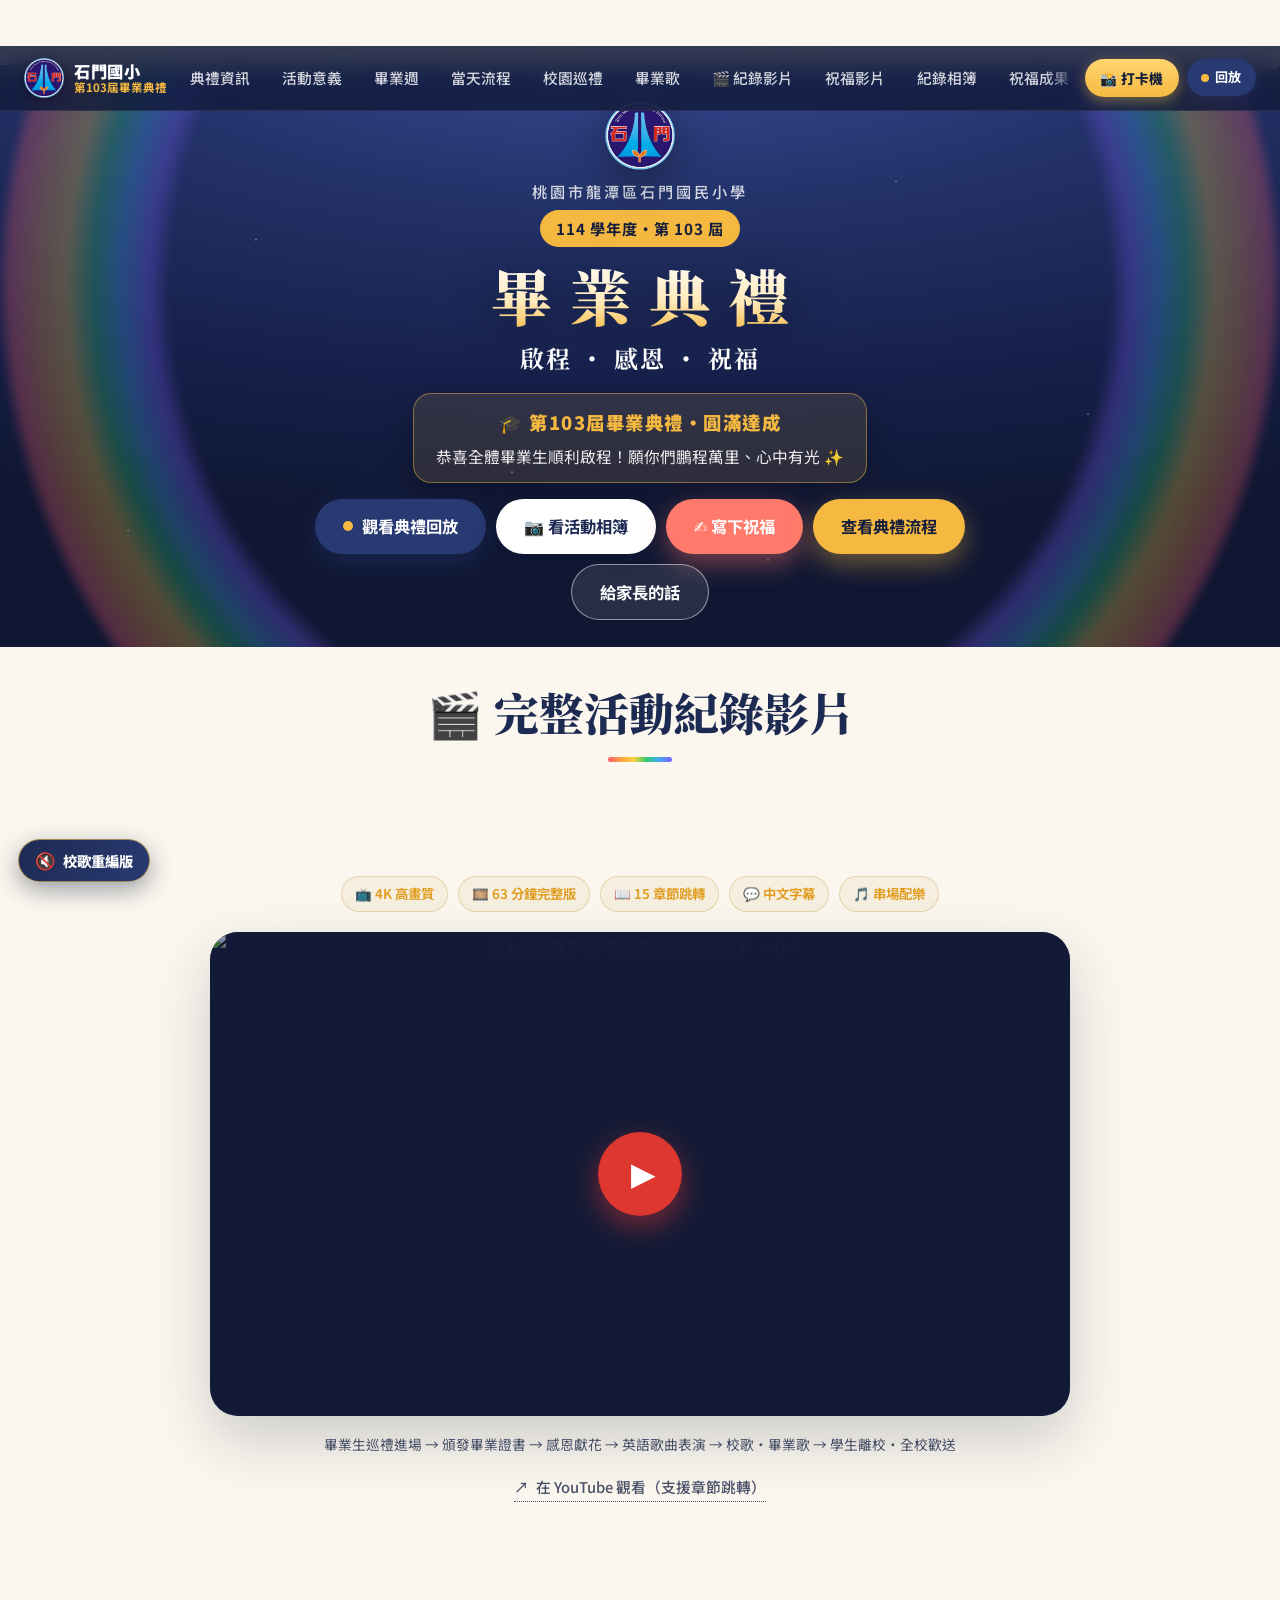
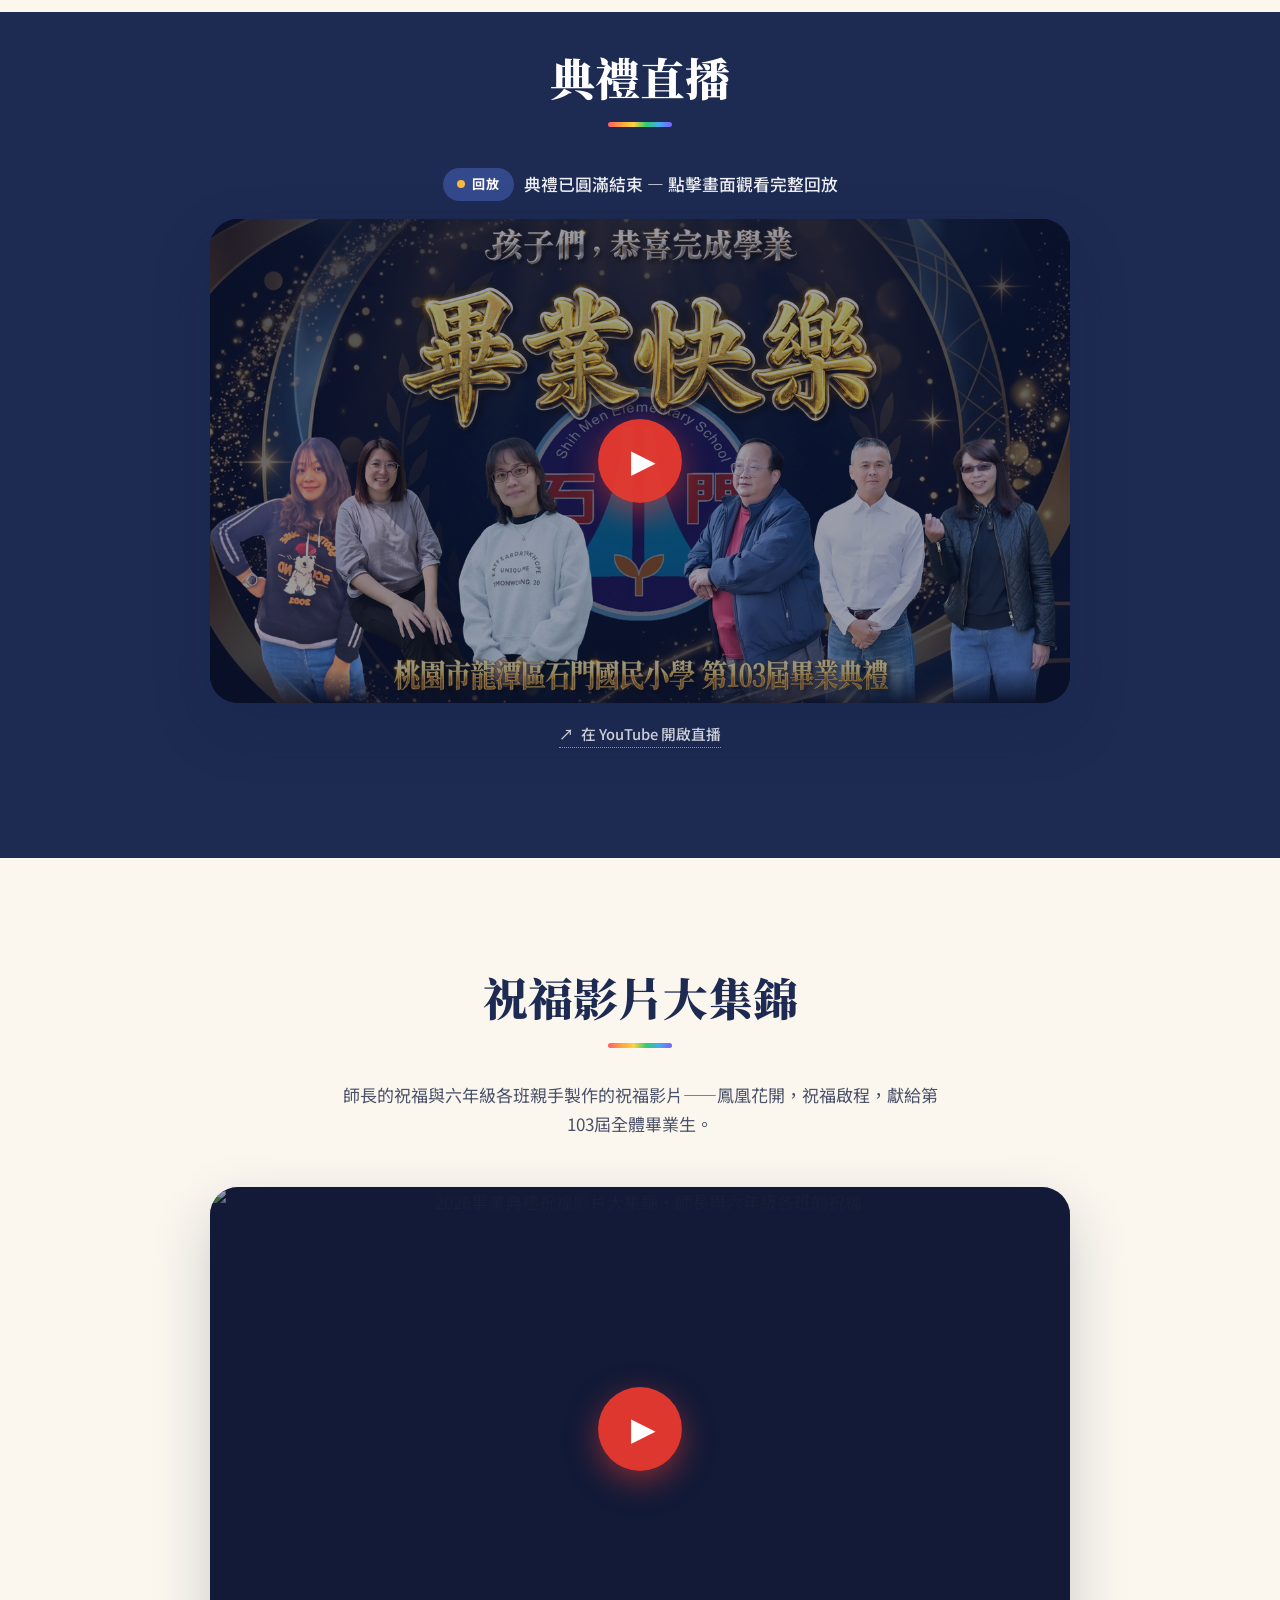
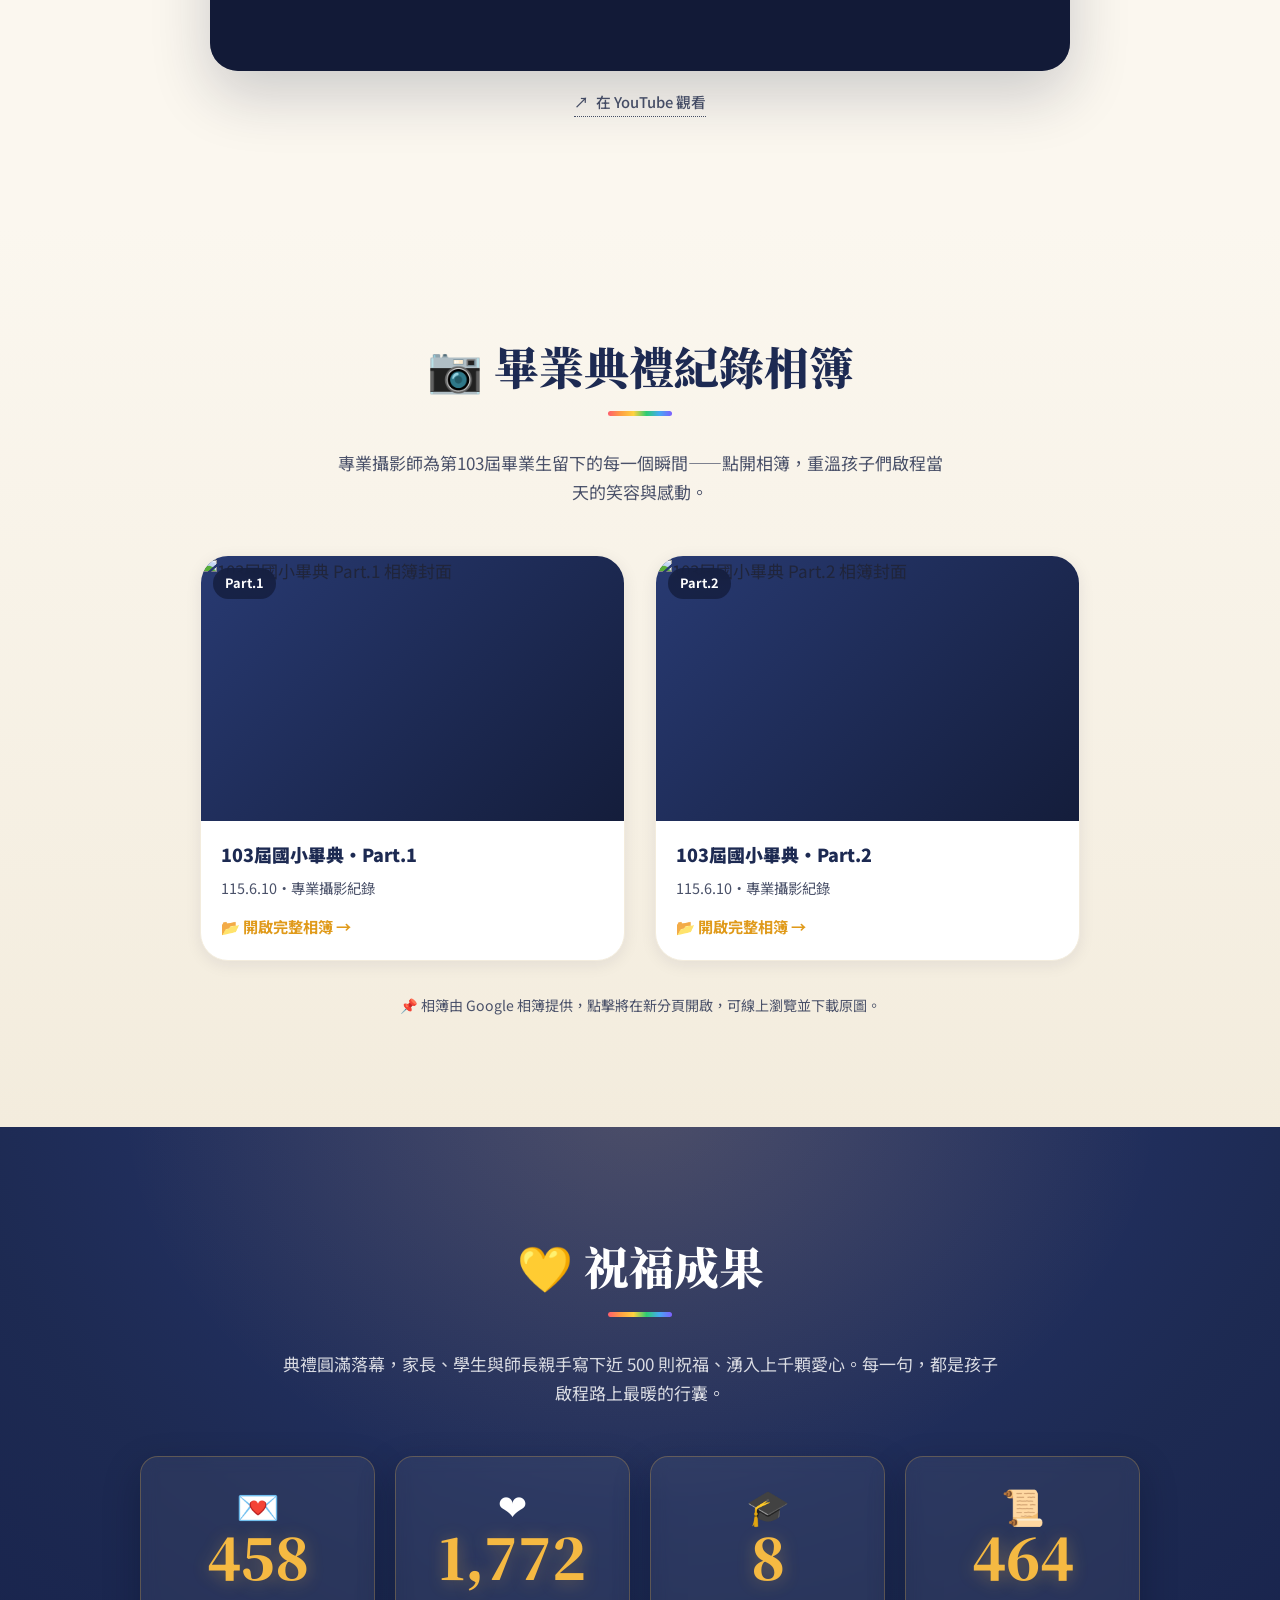
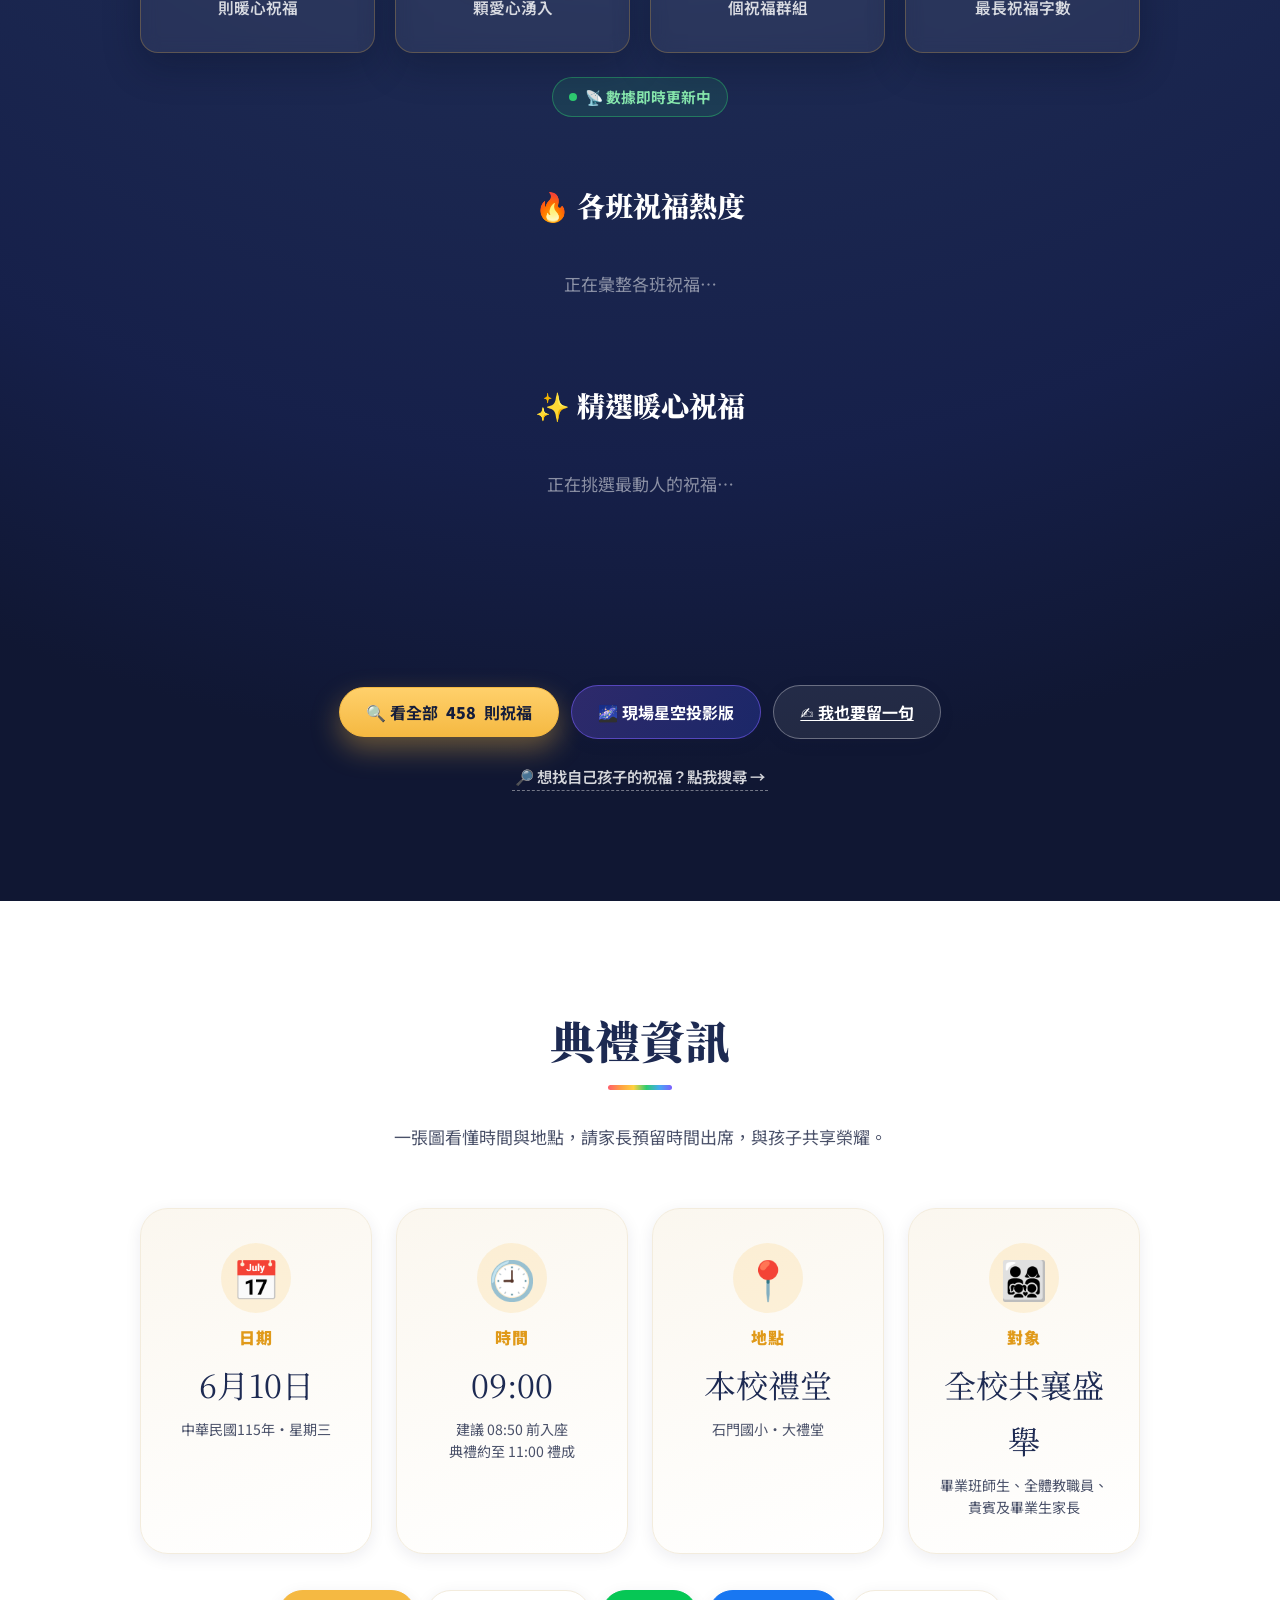
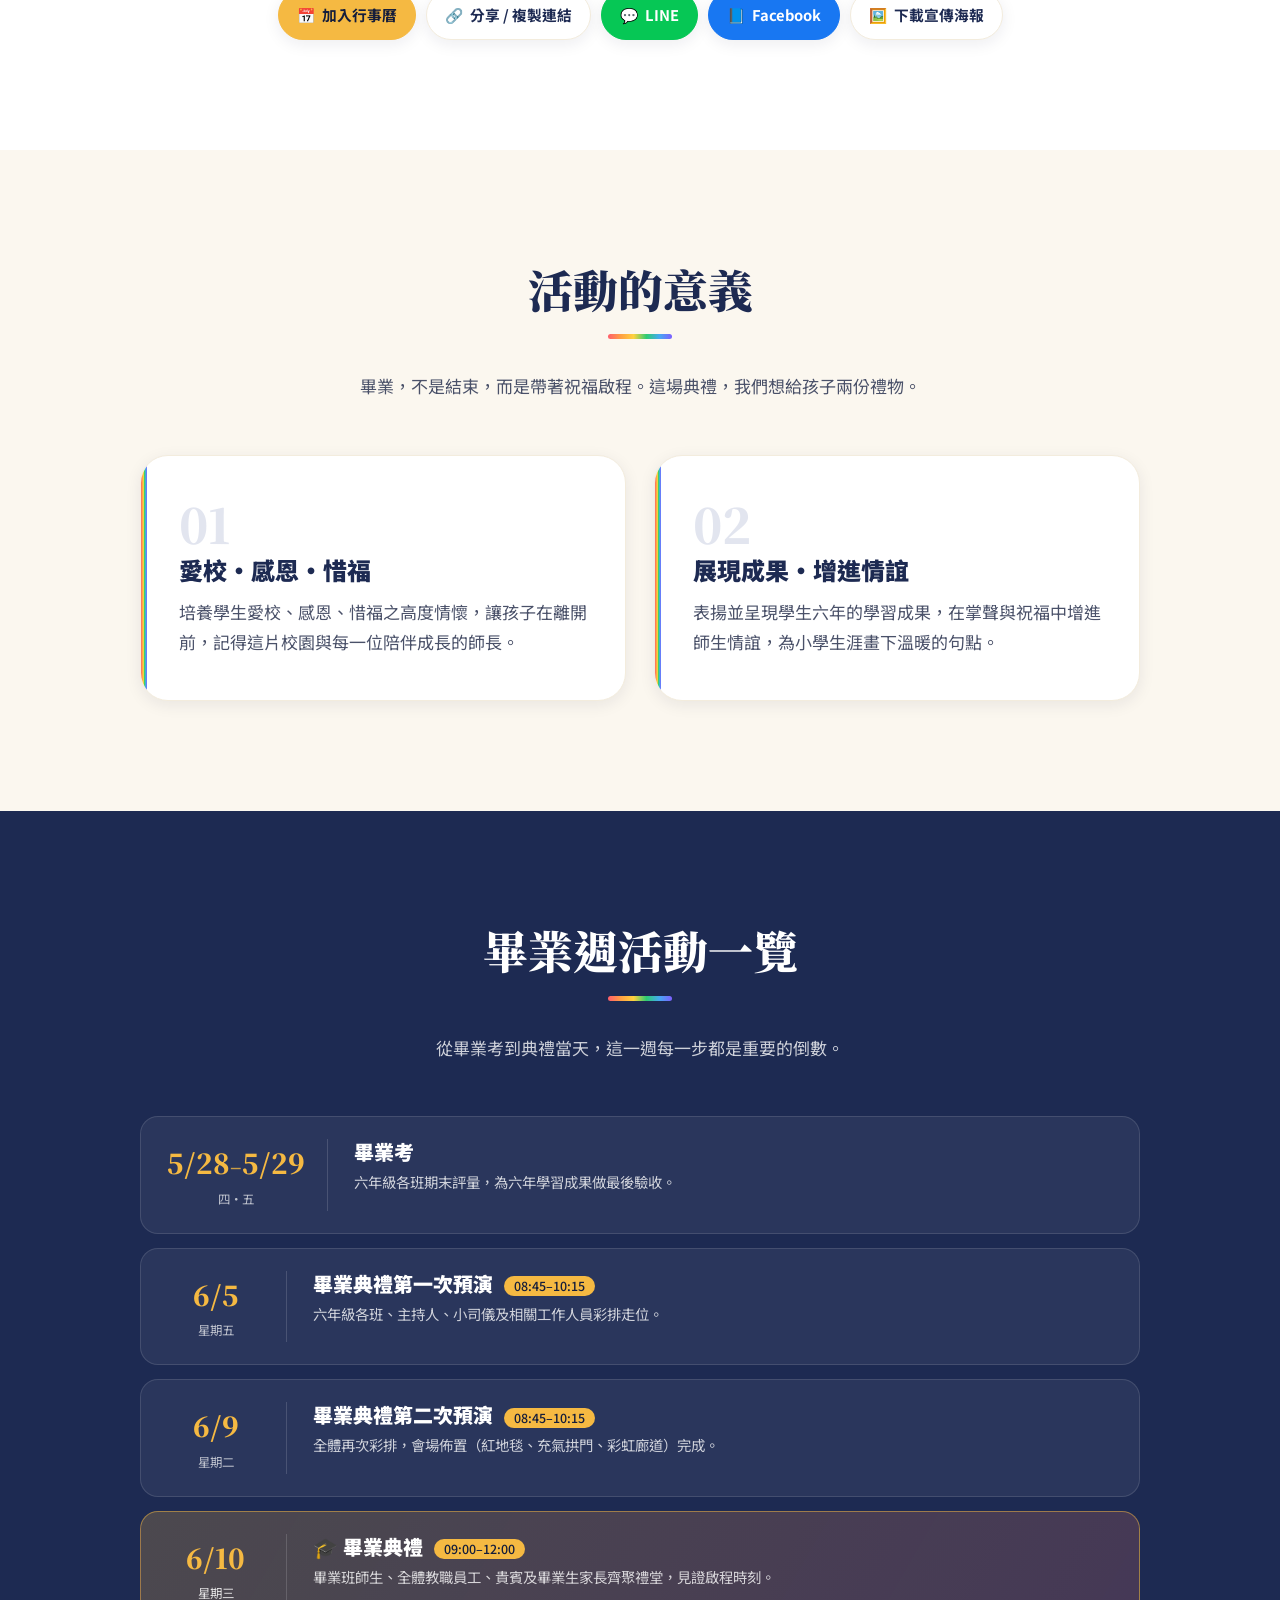
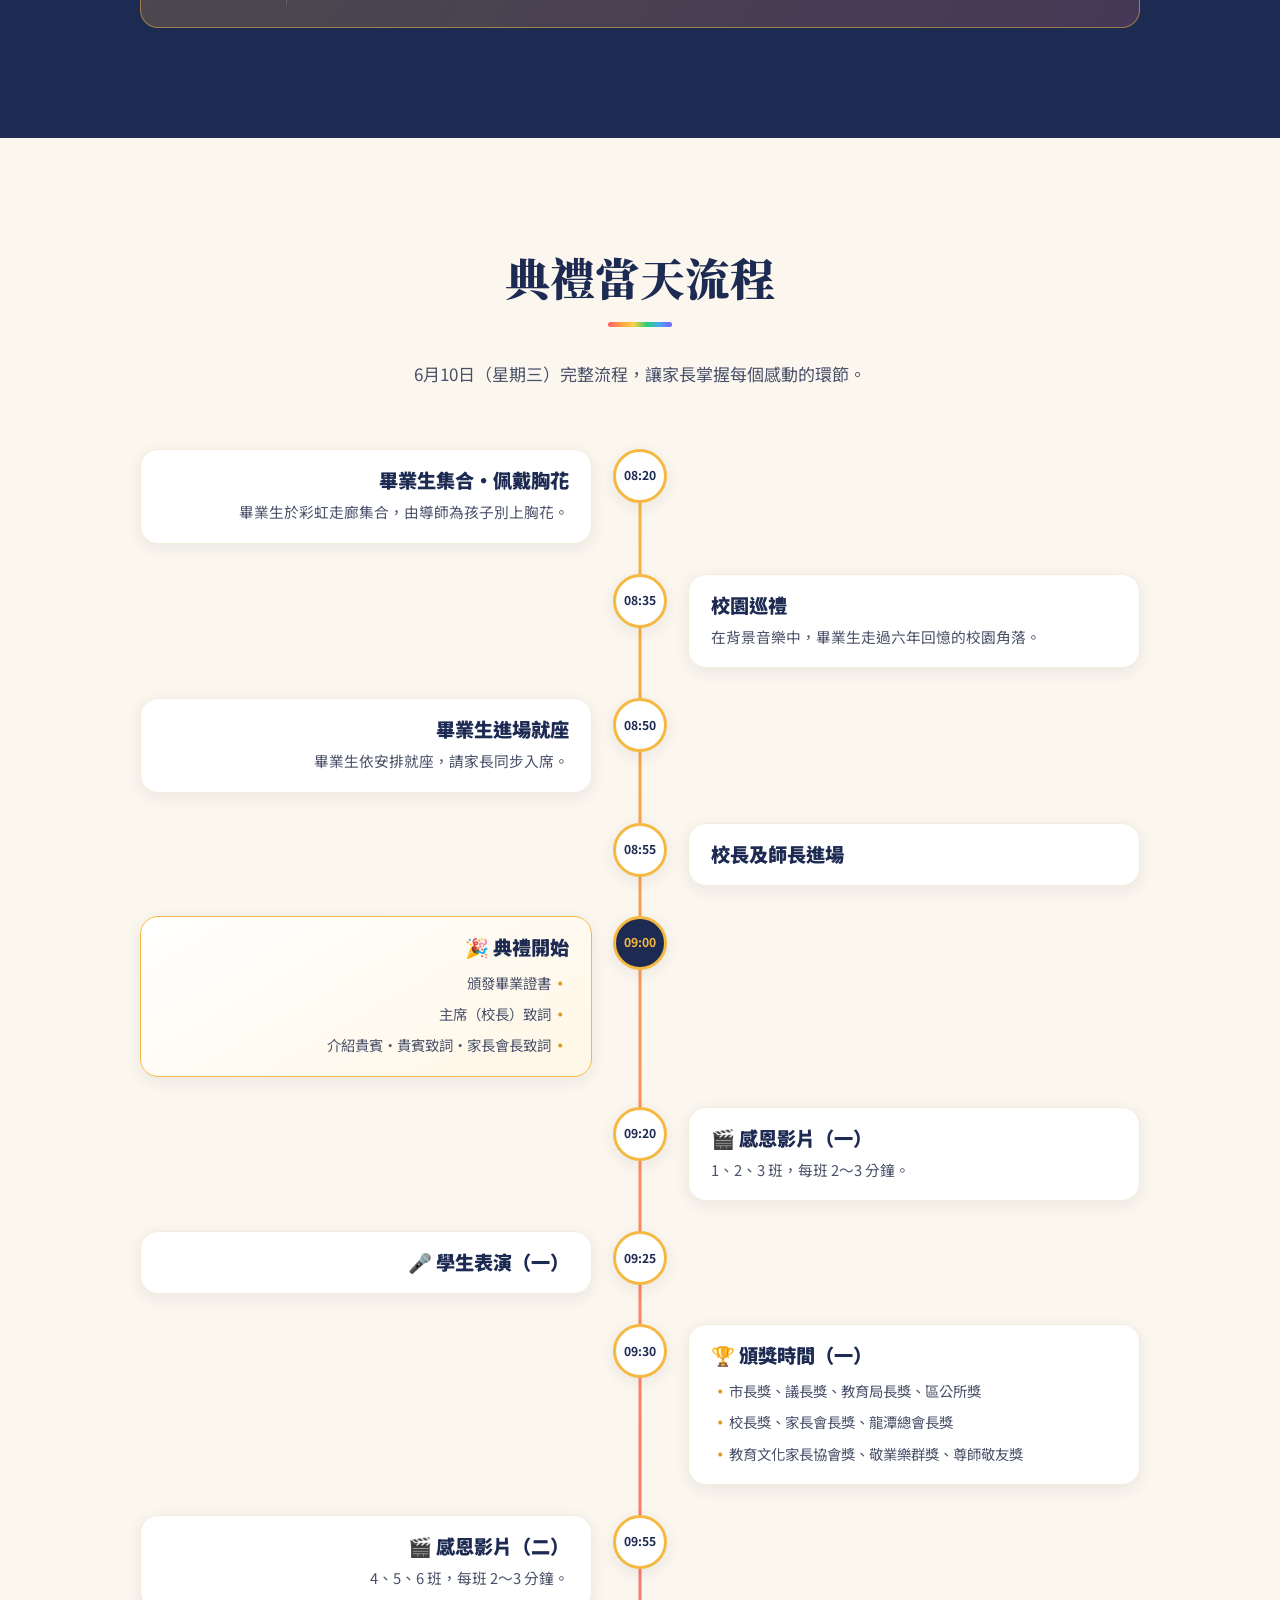
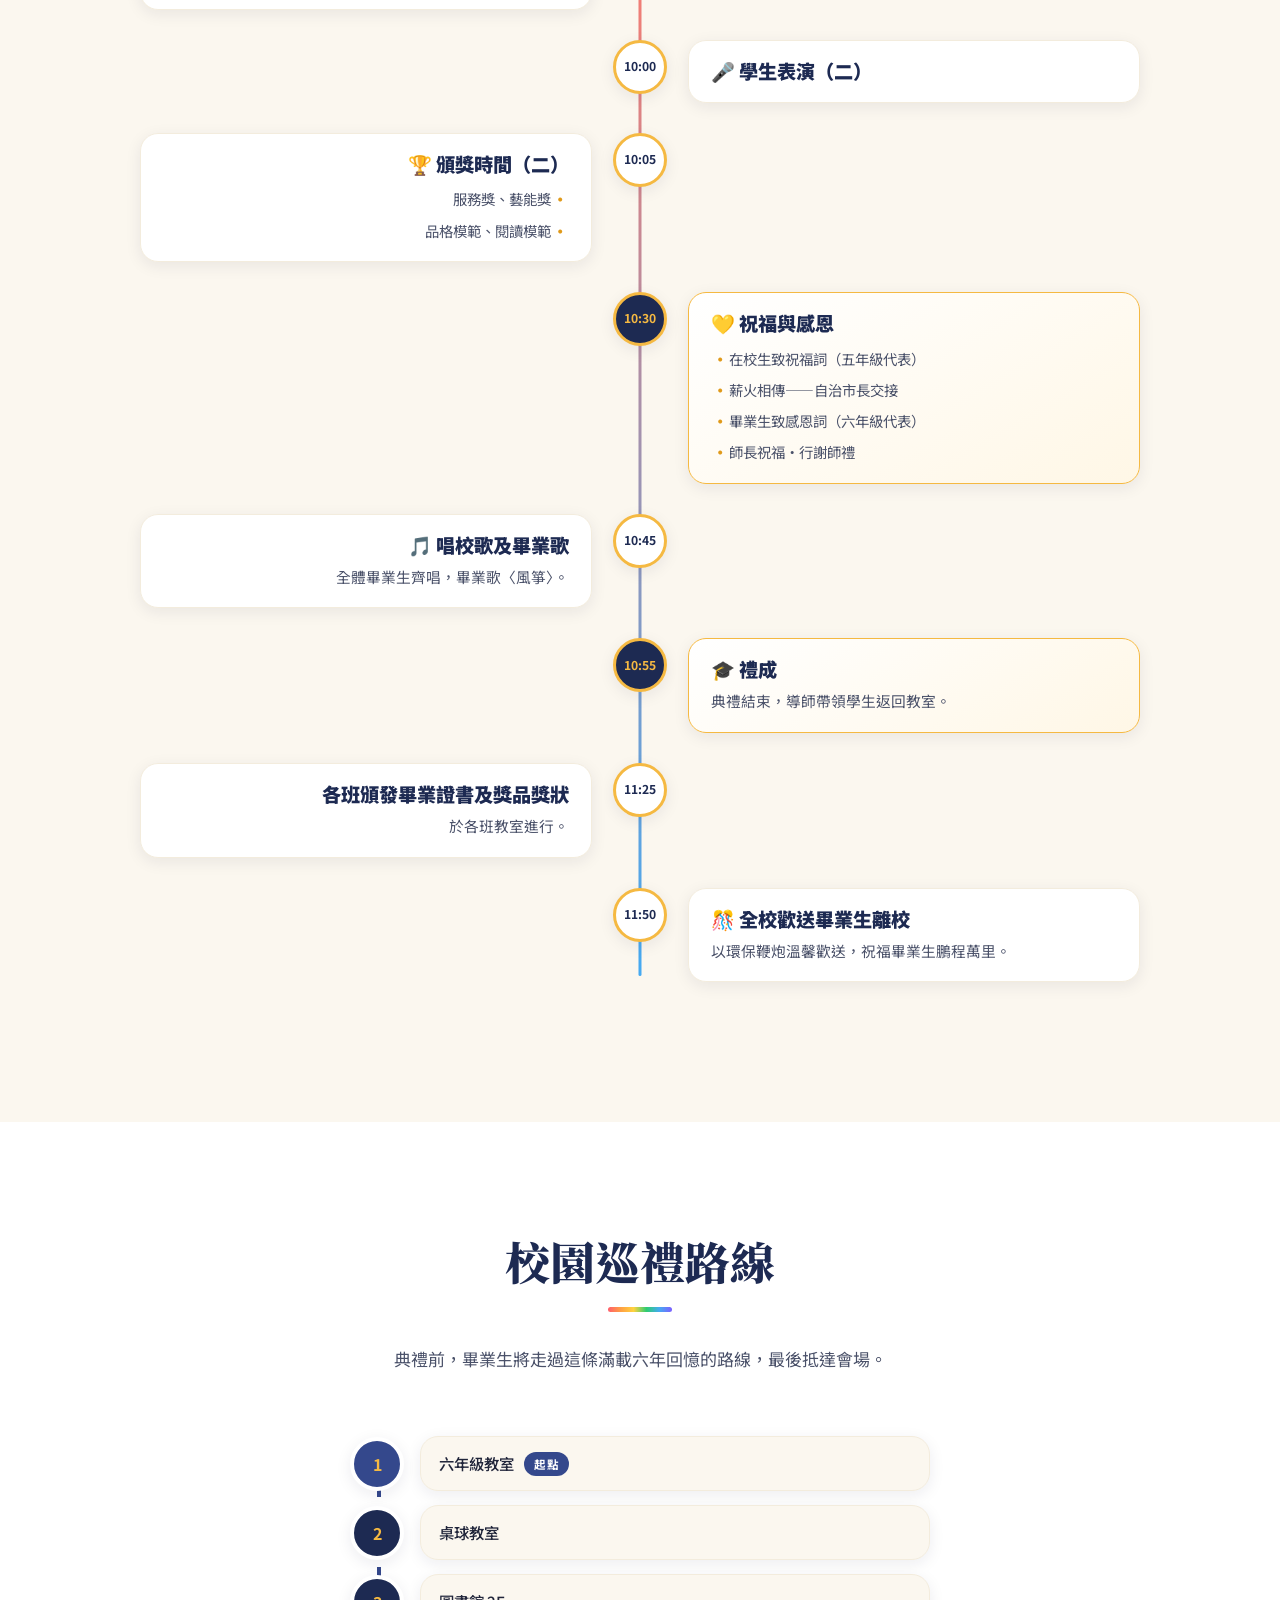
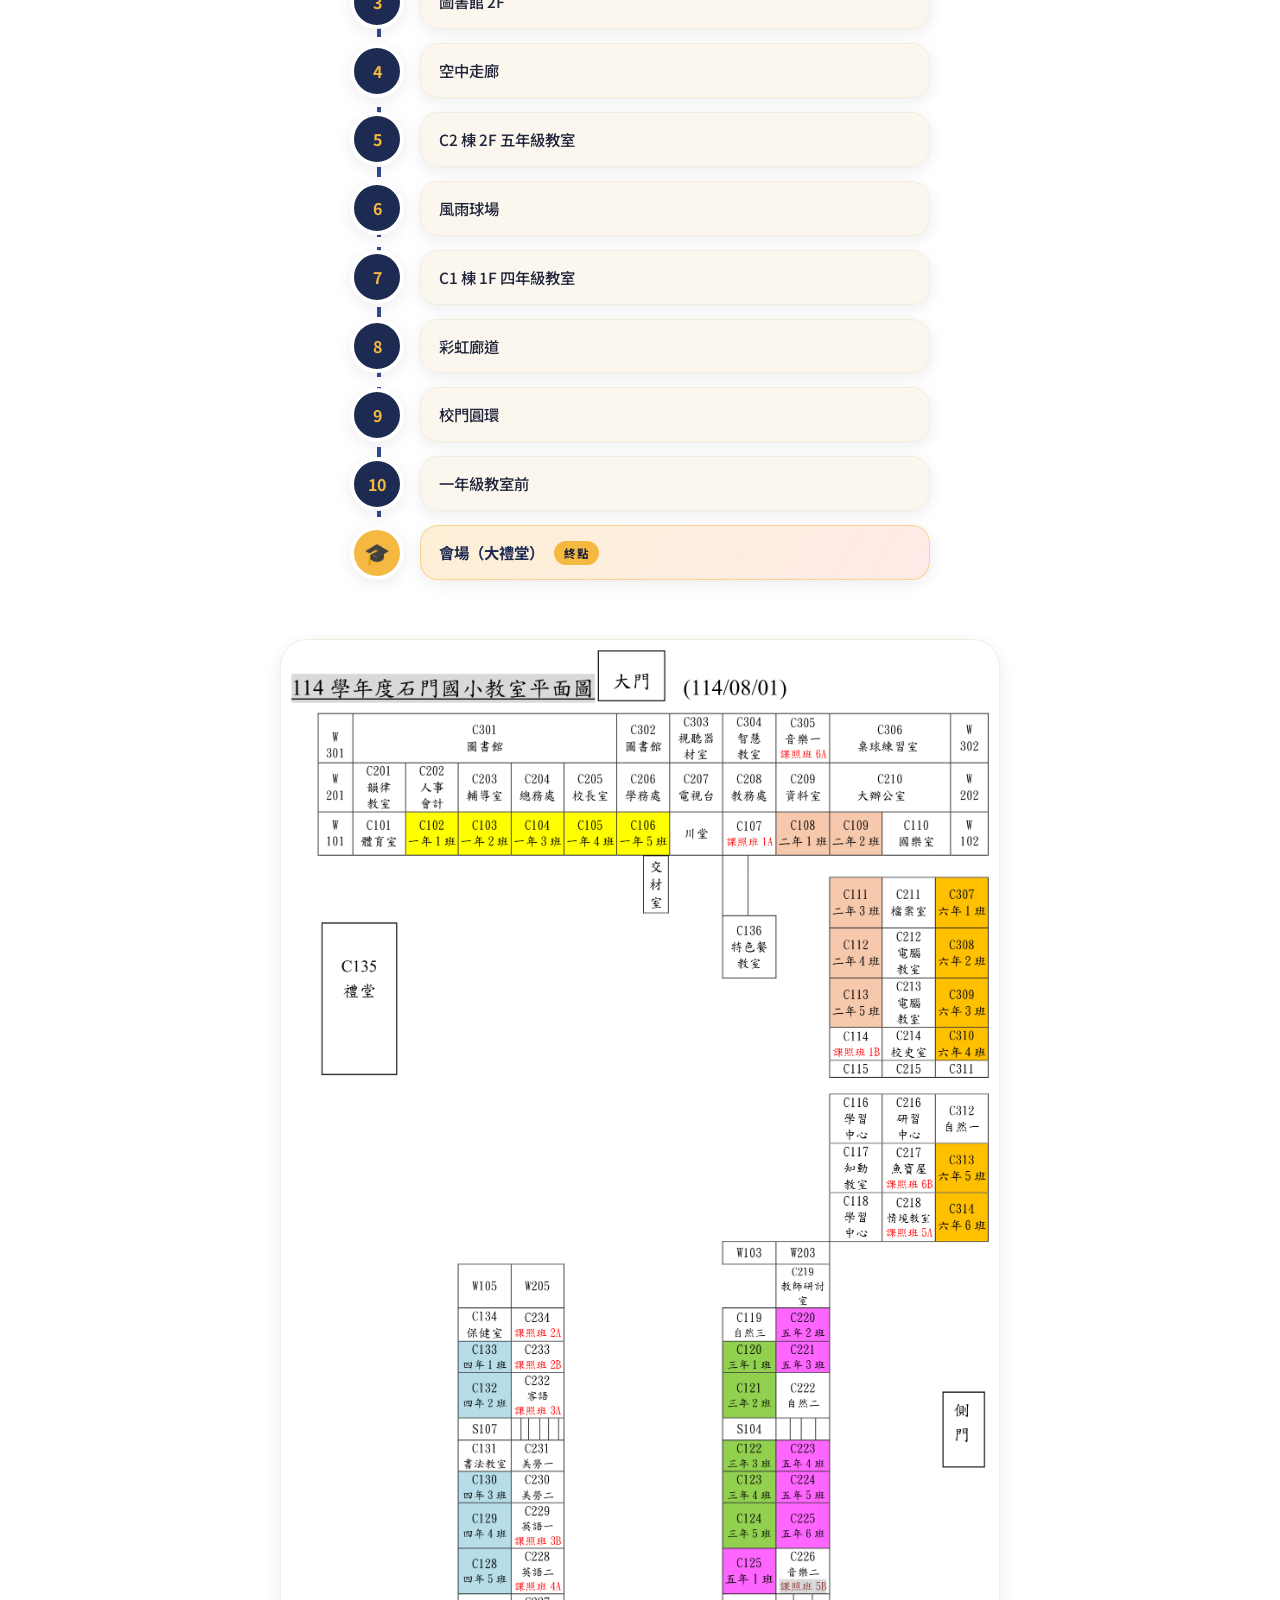
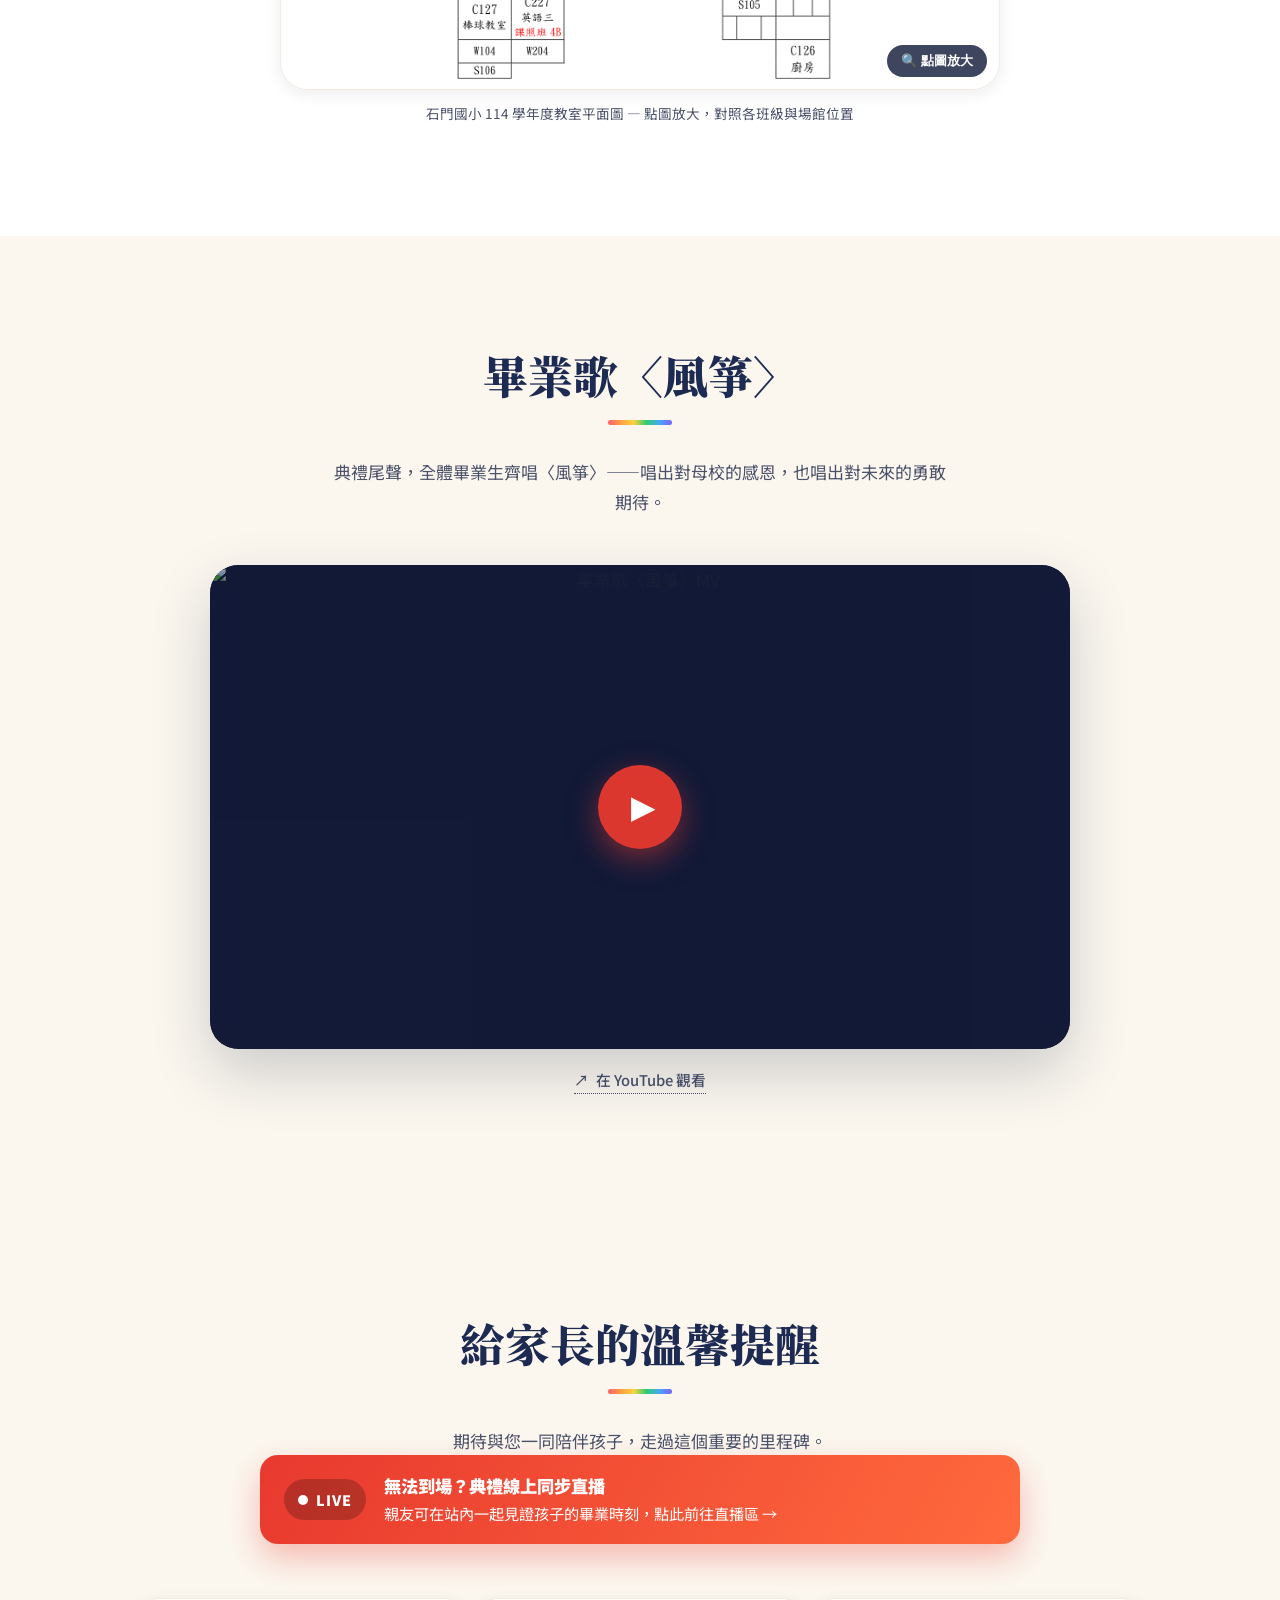
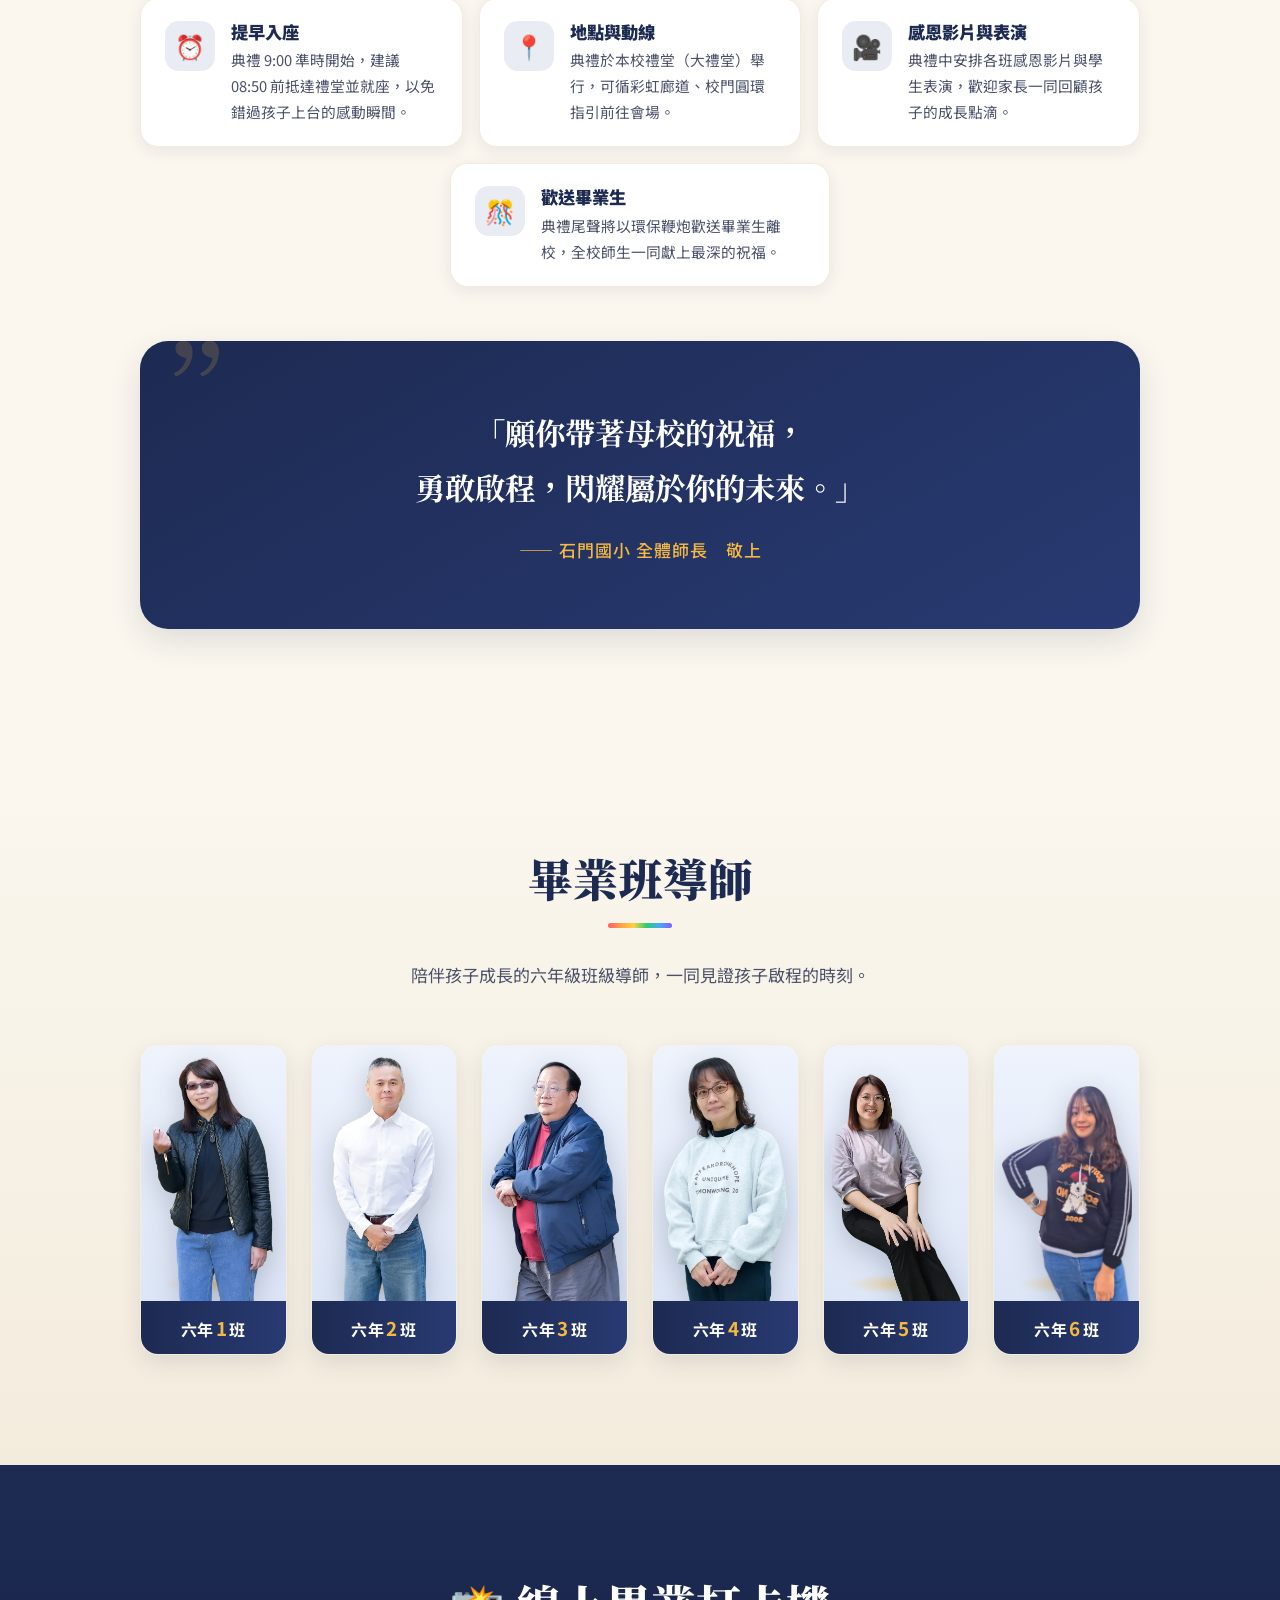
==== index.html @ d7a05dc3 "🖼️ 紀錄相簿封面隨機輪換：每次載入隨機一張，可看度更高（v1.22.1) - 兩本 Google 相簿各等距取樣 24 張照片直連 URL 做隨機池（共 48 張） - 頁面載入時隨機挑一張當封面（" ====
<!DOCTYPE html>
<html lang="zh-Hant">
<head>
  <meta charset="UTF-8" />
  <meta name="viewport" content="width=device-width, initial-scale=1.0, viewport-fit=cover" />
  <title>石門國小 第103屆畢業典禮｜啟程・感恩・祝福</title>
  <meta name="description" content="桃園市龍潭區石門國民小學 114學年度第103屆畢業典禮已圓滿落幕。感謝全校師生與家長的祝福與陪伴 — 觀看典禮回放、畢業祝福牆與打卡照，一起回味孩子們啟程的時刻。" />
  <meta name="author" content="阿凱老師" />
  <meta name="theme-color" content="#1d2a52" />

  <!-- 成果置頂・自動切換：典禮結束後（ONAIR_END，與 script.js 同一時刻）在 <html> 掛 is-postevent，
       由 CSS 把「直播回放→影片→紀錄相簿→祝福成果」整組排到 Hero 下方，讓家長一進頁面就先看到成果。
       放在 <head> 首屏繪製前執行 ＝ 零閃爍（不會先看到舊順序再跳動）。 -->
  <script>
    (function () {
      try {
        var END = new Date("2026-06-10T12:00:00+08:00").getTime(); // 典禮結束時刻（須與 script.js 的 ONAIR_END 一致）
        if (Date.now() >= END) document.documentElement.classList.add("is-postevent");
      } catch (e) {}
    })();
  </script>

  <link rel="canonical" href="https://cagoooo.github.io/smes-graduation-103/" />

  <!-- Open Graph / FB / LINE 社群分享卡片 -->
  <meta property="og:type" content="website" />
  <meta property="og:site_name" content="石門國小 第103屆畢業典禮" />
  <meta property="og:url" content="https://cagoooo.github.io/smes-graduation-103/" />
  <meta property="og:title" content="石門國小 第103屆畢業典禮｜啟程・感恩・祝福" />
  <meta property="og:description" content="第103屆畢業典禮圓滿落幕 🎓 感謝滿滿的祝福與陪伴 — 點進來看典禮回放、祝福牆與打卡照，一起回味孩子們啟程的時刻。" />
  <meta property="og:image" content="https://cagoooo.github.io/smes-graduation-103/assets/og-cover.png?v=1.22.1" />
  <meta property="og:image:secure_url" content="https://cagoooo.github.io/smes-graduation-103/assets/og-cover.png?v=1.22.1" />
  <meta property="og:image:type" content="image/png" />
  <meta property="og:image:width" content="1200" />
  <meta property="og:image:height" content="630" />
  <meta property="og:image:alt" content="石門國小第103屆畢業典禮・115年6月10日上午9:00本校禮堂" />
  <meta property="og:locale" content="zh_TW" />

  <!-- Twitter Card -->
  <meta name="twitter:card" content="summary_large_image" />
  <meta name="twitter:title" content="石門國小 第103屆畢業典禮｜啟程・感恩・祝福" />
  <meta name="twitter:description" content="第103屆畢業典禮圓滿落幕 🎓 感謝滿滿的祝福與陪伴 — 點進來看典禮回放、祝福牆與打卡照，一起回味孩子們啟程的時刻。" />
  <meta name="twitter:image" content="https://cagoooo.github.io/smes-graduation-103/assets/og-cover.png?v=1.22.1" />

  <!-- Favicon / 圖示（石門校徽） -->
  <link rel="icon" href="favicon.ico" sizes="any" />
  <link rel="icon" type="image/png" sizes="32x32" href="favicon-32.png" />
  <link rel="icon" type="image/png" sizes="16x16" href="favicon-16.png" />
  <link rel="apple-touch-icon" sizes="180x180" href="apple-touch-icon.png" />
  <link rel="manifest" href="manifest.webmanifest" />

  <!-- 效能：預載首屏校徽（LCP） -->
  <link rel="preload" as="image" href="assets/logo.png" fetchpriority="high" />

  <!-- 結構化資料：Event（Google 活動卡片 / SEO） -->
  <script type="application/ld+json">
  {
    "@context": "https://schema.org",
    "@type": "Event",
    "name": "桃園市龍潭區石門國民小學 第103屆畢業典禮",
    "startDate": "2026-06-10T09:00:00+08:00",
    "endDate": "2026-06-10T12:00:00+08:00",
    "eventStatus": "https://schema.org/EventScheduled",
    "eventAttendanceMode": "https://schema.org/MixedEventAttendanceMode",
    "location": {
      "@type": "Place",
      "name": "桃園市龍潭區石門國民小學 禮堂",
      "address": {
        "@type": "PostalAddress",
        "addressLocality": "龍潭區",
        "addressRegion": "桃園市",
        "addressCountry": "TW"
      }
    },
    "image": ["https://cagoooo.github.io/smes-graduation-103/assets/og-cover.png"],
    "description": "114學年度第103屆畢業典禮，115年6月10日（星期三）上午9:00於本校禮堂舉行。誠摯邀請全校師生與畢業生家長一同見證孩子們啟程的時刻。",
    "organizer": {
      "@type": "Organization",
      "name": "桃園市龍潭區石門國民小學",
      "url": "https://www.smes.tyc.edu.tw/"
    },
    "url": "https://cagoooo.github.io/smes-graduation-103/"
  }
  </script>

  <!-- 字型 -->
  <link rel="preconnect" href="https://fonts.googleapis.com" />
  <link rel="preconnect" href="https://fonts.gstatic.com" crossorigin />
  <link href="https://fonts.googleapis.com/css2?family=Noto+Sans+TC:wght@400;500;700;900&family=Noto+Serif+TC:wght@700;900&display=swap" rel="stylesheet" />

  <link rel="stylesheet" href="styles.css?v=1.22.1" />
</head>
<body>
  <!-- 跳到主內容（無障礙） -->
  <a class="skip-link" href="#info">跳到主要內容</a>

  <!-- 畢業祝福置頂跑馬燈（有已公開祝福時由 script.js 顯示，點擊前往祝福牆） -->
  <a class="topticker" id="topTicker" href="#rsvp" hidden aria-label="畢業祝福牆，點擊查看全部">
    <span class="topticker__label">💛 畢業祝福</span>
    <span class="topticker__viewport"><span class="topticker__track" id="topTickerTrack"></span></span>
  </a>

  <!-- 新祝福即時通知 toast（背景輪詢偵測到審核通過的新祝福時跳出，點擊前往祝福牆） -->
  <button class="newwish-toast" id="newWishToast" type="button" hidden aria-live="polite">
    <span class="newwish-toast__ico" aria-hidden="true">💛</span>
    <span>剛收到 <b class="newwish-toast__n">1</b> 則新祝福！<span class="newwish-toast__cta">點我看看 →</span></span>
  </button>

  <!-- 校歌重編版 BGM（石門親手錄製，主頁校園氛圍；預設關閉，按一下播放、再按一下靜音；切到 stage 播畢業歌〈風箏〉時會自動暫停，避免雙軌） -->
  <audio id="schoolBgm" loop preload="auto" src="assets/school-song.mp3"></audio>
  <button class="bgm-toggle" id="bgmToggle" type="button" aria-label="校歌重編版背景音樂開關（按一下播放）" aria-pressed="false">
    <span class="bgm-toggle__ico" aria-hidden="true">🔇</span>
    <span class="bgm-toggle__txt">校歌重編版</span>
  </button>

  <!-- ===== 導覽列 ===== -->
  <header class="nav" id="top">
    <div class="nav__inner">
      <a class="nav__brand" href="#top">
        <img class="nav__logo" src="assets/logo.png" alt="石門國小校徽" width="40" height="38" decoding="async" />
        <span class="nav__brand-text">
          <span class="nav__brand-school">石門國小</span>
          <span class="nav__brand-sub">第103屆畢業典禮</span>
        </span>
      </a>
      <nav class="nav__links" id="navLinks" aria-label="主要導覽">
        <a href="#info">典禮資訊</a>
        <a href="#meaning">活動意義</a>
        <a href="#week">畢業週</a>
        <a href="#program">當天流程</a>
        <a href="#route">校園巡禮</a>
        <a href="#song">畢業歌</a>
        <a href="#recap">🎬 紀錄影片</a>
        <a href="#bless">祝福影片</a>
        <a href="#gallery">紀錄相簿</a>
        <a href="#wishes">祝福成果</a>
        <a href="#parents">家長須知</a>
        <a href="#teachers">畢業班導師</a>
        <a href="#rsvp">祝福牆</a>
      </nav>
      <a class="nav__photobooth" href="photobooth.html" aria-label="線上打卡拍照">📸<span class="nav__pb-txt">&nbsp;打卡機</span></a>
      <a class="nav__live" href="#live" aria-label="前往典禮直播">
        <span class="btn__live-dot" aria-hidden="true"></span>LIVE
      </a>
      <button class="nav__toggle" id="navToggle" type="button" aria-label="開啟選單" aria-expanded="false" aria-controls="navLinks">
        <span></span><span></span><span></span>
      </button>
    </div>
  </header>

  <main>
    <!-- ===== Hero ===== -->
    <section class="hero" id="hero">
      <div class="hero__sky" aria-hidden="true"></div>
      <div class="hero__confetti" aria-hidden="true"></div>
      <div class="hero__rainbow" aria-hidden="true"></div>

      <div class="hero__content">
        <img class="hero__logo" src="assets/logo.png" alt="石門國小校徽" width="116" height="110" decoding="async" fetchpriority="high" />
        <p class="hero__school">桃園市龍潭區石門國民小學</p>
        <p class="hero__eyebrow">114 學年度・第 103 屆</p>
        <h1 class="hero__title">畢業典禮</h1>
        <p class="hero__slogan">啟程&nbsp;・&nbsp;感恩&nbsp;・&nbsp;祝福</p>
        <p class="hero__lede">六年同窗，一朝啟程。<br />感謝全校師生與家長們的祝福與陪伴，<br class="br-mobile" />孩子們已勇敢啟程，閃閃發光。</p>

        <div class="hero__pills">
          <span class="pill"><span class="pill__ico" aria-hidden="true">📅</span>115年6月10日（星期三）</span>
          <span class="pill"><span class="pill__ico" aria-hidden="true">🕘</span>上午 9:00 典禮開始</span>
          <span class="pill"><span class="pill__ico" aria-hidden="true">📍</span>本校禮堂</span>
        </div>

        <!-- 典禮圓滿達成（典禮後回顧模式；倒數計時已完成階段性任務） -->
        <div class="countdown countdown--done" id="countdown">
          <p class="countdown__label">🎓 第103屆畢業典禮・圓滿達成</p>
          <p class="countdown__done">恭喜全體畢業生順利啟程！<br class="br-mobile" />願你們鵬程萬里、心中有光 ✨</p>
        </div>

        <div class="hero__cta">
          <a class="btn btn--live" href="#live">
            <span class="btn__live-dot" aria-hidden="true"></span>觀看典禮直播
          </a>
          <a class="btn btn--album" href="#gallery">📷 看活動相簿</a>
          <a class="btn btn--wish" href="#wishform">✍️ 寫下祝福</a>
          <a class="btn btn--primary" href="#program">查看典禮流程</a>
          <a class="btn btn--ghost" href="#parents">給家長的話</a>
        </div>
      </div>

      <a class="hero__scroll" href="#info" aria-label="向下捲動">
        <span></span>
      </a>
    </section>

    <!-- ===== 典禮資訊 ===== -->
    <section class="section section--info" id="info">
      <div class="container">
        <h2 class="section__title reveal">典禮資訊</h2>
        <p class="section__intro reveal">一張圖看懂時間與地點，請家長預留時間出席，與孩子共享榮耀。</p>

        <div class="info-cards">
          <div class="info-card reveal">
            <div class="info-card__ico" aria-hidden="true">📅</div>
            <h3>日期</h3>
            <p class="info-card__big">6月10日</p>
            <p class="info-card__sub">中華民國115年・星期三</p>
          </div>
          <div class="info-card reveal">
            <div class="info-card__ico" aria-hidden="true">🕘</div>
            <h3>時間</h3>
            <p class="info-card__big">09:00</p>
            <p class="info-card__sub">建議 08:50 前入座<br />典禮約至 11:00 禮成</p>
          </div>
          <div class="info-card reveal">
            <div class="info-card__ico" aria-hidden="true">📍</div>
            <h3>地點</h3>
            <p class="info-card__big">本校禮堂</p>
            <p class="info-card__sub">石門國小・大禮堂</p>
          </div>
          <div class="info-card reveal">
            <div class="info-card__ico" aria-hidden="true">👨‍👩‍👧‍👦</div>
            <h3>對象</h3>
            <p class="info-card__big">全校共襄盛舉</p>
            <p class="info-card__sub">畢業班師生、全體教職員、<br />貴賓及畢業生家長</p>
          </div>
        </div>

        <div class="action-bar reveal" aria-label="行事曆與分享">
          <a class="action-btn action-btn--primary" href="event.ics" download="石門國小第103屆畢業典禮.ics">
            <span aria-hidden="true">📅</span> 加入行事曆
          </a>
          <button type="button" class="action-btn" id="shareBtn">
            <span aria-hidden="true">🔗</span> 分享 / 複製連結
          </button>
          <a class="action-btn action-btn--line" href="https://social-plugins.line.me/lineit/share?url=https%3A%2F%2Fcagoooo.github.io%2Fsmes-graduation-103%2F" target="_blank" rel="noopener noreferrer">
            <span aria-hidden="true">💬</span> LINE
          </a>
          <a class="action-btn action-btn--fb" href="https://www.facebook.com/sharer/sharer.php?u=https%3A%2F%2Fcagoooo.github.io%2Fsmes-graduation-103%2F" target="_blank" rel="noopener noreferrer">
            <span aria-hidden="true">📘</span> Facebook
          </a>
          <a class="action-btn" href="assets/qr-poster.png" download="石門國小第103屆畢業典禮海報.png">
            <span aria-hidden="true">🖼️</span> 下載宣傳海報
          </a>
        </div>
      </div>
    </section>

    <!-- ===== 典禮直播（站內觀看） ===== -->
    <section class="section section--live-embed" id="live">
      <div class="container">
        <h2 class="section__title reveal">典禮直播</h2>
        <p class="section__intro reveal">無法到場？線上同步直播，與我們一起見證孩子啟程的時刻。</p>

        <div class="live-stage reveal">
          <div class="live-stage__status" id="liveStatus">
            <span class="live-stage__badge" id="liveBadge">直播</span>
            <span id="liveStatusText">典禮直播・6月10日（三）上午 9:00 準時上線</span>
          </div>

          <div class="live-embed" id="liveEmbed">
            <img class="live-embed__poster" src="assets/teachers-group.png?v=1.22.1" alt="石門國小第103屆畢業典禮直播・六班導師大集合" loading="lazy" decoding="async" />
            <button class="live-embed__play" id="liveEmbedPlay" type="button" aria-label="播放典禮直播">
              <span class="live-embed__play-ico" aria-hidden="true">▶</span>
            </button>
          </div>

          <a class="live-stage__external" href="https://www.youtube.com/live/OiJlVXOzM8U" target="_blank" rel="noopener noreferrer">
            <span aria-hidden="true">↗</span> 在 YouTube 開啟直播
          </a>
        </div>
      </div>
    </section>

    <!-- ===== 完整活動紀錄影片（4K 精剪版） ===== -->
    <section class="section section--recap" id="recap">
      <div class="container">
        <h2 class="section__title reveal">🎬 完整活動紀錄影片</h2>
        <p class="section__intro reveal">三機位攝錄、4K 高畫質精剪——從校園巡禮到全校歡送，63 分鐘完整重溫孩子啟程的每個感動瞬間。</p>

        <div class="live-stage reveal">
          <div class="recap-feats" aria-label="影片特色">
            <span class="recap-feat">📺 4K 高畫質</span>
            <span class="recap-feat">🎞️ 63 分鐘完整版</span>
            <span class="recap-feat">📖 15 章節跳轉</span>
            <span class="recap-feat">💬 中文字幕</span>
            <span class="recap-feat">🎵 串場配樂</span>
          </div>

          <div class="live-embed" id="recapEmbed">
            <img class="live-embed__poster" src="https://i.ytimg.com/vi/0BLQQ1D0pbM/maxresdefault.jpg" onerror="this.onerror=null;this.src='https://i.ytimg.com/vi/0BLQQ1D0pbM/hqdefault.jpg';" alt="第103屆畢業典禮完整活動紀錄影片（4K）" loading="lazy" decoding="async" />
            <button class="live-embed__play" id="recapEmbedPlay" type="button" aria-label="播放完整活動紀錄影片">
              <span class="live-embed__play-ico" aria-hidden="true">▶</span>
            </button>
          </div>

          <p class="recap-chapters">畢業生巡禮進場 → 頒發畢業證書 → 感恩獻花 → 英語歌曲表演 → 校歌・畢業歌 → 學生離校・全校歡送</p>

          <a class="song-stage__external" href="https://youtu.be/0BLQQ1D0pbM" target="_blank" rel="noopener noreferrer">
            <span aria-hidden="true">↗</span> 在 YouTube 觀看（支援章節跳轉）
          </a>
        </div>
      </div>
    </section>

    <!-- ===== 祝福影片大集錦 ===== -->
    <section class="section section--song" id="bless">
      <div class="container">
        <h2 class="section__title reveal">祝福影片大集錦</h2>
        <p class="section__intro reveal">師長的祝福與六年級各班親手製作的祝福影片——鳳凰花開，祝福啟程，獻給第103屆全體畢業生。</p>

        <div class="song-stage reveal">
          <div class="live-embed" id="blessEmbed">
            <img class="live-embed__poster" src="https://i.ytimg.com/vi/-vhVoyd8fUs/maxresdefault.jpg" onerror="this.onerror=null;this.src='https://i.ytimg.com/vi/-vhVoyd8fUs/hqdefault.jpg';" alt="2026畢業典禮祝福影片大集錦・師長與六年級各班的祝福" loading="lazy" decoding="async" />
            <button class="live-embed__play" id="blessEmbedPlay" type="button" aria-label="播放祝福影片大集錦">
              <span class="live-embed__play-ico" aria-hidden="true">▶</span>
            </button>
          </div>
          <a class="song-stage__external" href="https://youtu.be/-vhVoyd8fUs" target="_blank" rel="noopener noreferrer">
            <span aria-hidden="true">↗</span> 在 YouTube 觀看
          </a>
        </div>
      </div>
    </section>

    <!-- ===== 畢業典禮紀錄相簿（專業攝影・Google 相簿） ===== -->
    <section class="section section--gallery" id="gallery">
      <div class="container">
        <h2 class="section__title reveal">📷 畢業典禮紀錄相簿</h2>
        <p class="section__intro reveal">專業攝影師為第103屆畢業生留下的每一個瞬間——點開相簿，重溫孩子們啟程當天的笑容與感動。</p>

        <div class="gallery-grid reveal">
          <a class="gallery-card" href="https://photos.google.com/share/AF1QipPLGYk139I6grEqu19WacUjMpTxiviQ1zR8NsLypX1c7tqWrCmtyHD1ukALJhCBwA?key=d2N2Vno1a3dLUl9zWkJjZHdFSVE4MXRDNVNLam9B" target="_blank" rel="noopener noreferrer">
            <span class="gallery-card__cover">
              <img src="https://lh3.googleusercontent.com/pw/AP1GczNml86hI3AEhbosF8QI_l-geyCDTOK5zcTCoI7E5v96NQlpzalwaMREiX88Wk3NeQm93PZCpKTa36eCK-9J2Aa3IxoLQJHqCrxvupp6TlG1FdRzSKZw=w1000-h620-p-k"
                alt="103屆國小畢典 Part.1 相簿封面" loading="lazy" decoding="async" width="1000" height="620"
                onerror="this.style.display='none';this.parentNode.classList.add('is-noimg');" />
              <span class="gallery-card__tag">Part.1</span>
            </span>
            <span class="gallery-card__body">
              <span class="gallery-card__name">103屆國小畢典・Part.1</span>
              <span class="gallery-card__meta">115.6.10・專業攝影紀錄</span>
              <span class="gallery-card__cta">📂 開啟完整相簿 →</span>
            </span>
          </a>

          <a class="gallery-card" href="https://photos.google.com/share/AF1QipMa__u4Vhui3rN8sBA_RTbafPpVLElGwK_XxeV_CcliAye_BvvBuUDS6_FbZ7Lxeg?key=NzFHOUxfVUdrLUtLRmdoYVZiT05zNjdGRUR5U0tn" target="_blank" rel="noopener noreferrer">
            <span class="gallery-card__cover">
              <img src="https://lh3.googleusercontent.com/pw/AP1GczOQrdB8j8j1xpIZUS01Js9Dr6UxnCEXZM5Ohc5VEm8oRmkHbscncEmJE-f72DnM-3S9ydjWqF2S1qceDLjy2tbBflYg3lL7Py7TX_yl9naLOF6Zrazf=w1000-h620-p-k"
                alt="103屆國小畢典 Part.2 相簿封面" loading="lazy" decoding="async" width="1000" height="620"
                onerror="this.style.display='none';this.parentNode.classList.add('is-noimg');" />
              <span class="gallery-card__tag">Part.2</span>
            </span>
            <span class="gallery-card__body">
              <span class="gallery-card__name">103屆國小畢典・Part.2</span>
              <span class="gallery-card__meta">115.6.10・專業攝影紀錄</span>
              <span class="gallery-card__cta">📂 開啟完整相簿 →</span>
            </span>
          </a>
        </div>

        <p class="gallery-note reveal">📌 相簿由 Google 相簿提供，點擊將在新分頁開啟，可線上瀏覽並下載原圖。</p>
      </div>
    </section>

    <!-- ===== 祝福成果專區 ===== -->
    <section class="section section--wishes" id="wishes">
      <div class="wishes__glow" aria-hidden="true"></div>
      <div class="container">
        <h2 class="section__title reveal">💛 祝福成果</h2>
        <p class="section__intro reveal">典禮圓滿落幕，家長、學生與師長親手寫下近 500 則祝福、湧入上千顆愛心。<br class="br-mobile" />每一句，都是孩子啟程路上最暖的行囊。</p>

        <!-- A. 成果數據儀表板（數字由 script.js 依即時資料滾動更新） -->
        <div class="wstat-grid reveal" id="wstatGrid">
          <div class="wstat">
            <span class="wstat__ico" aria-hidden="true">💌</span>
            <span class="wstat__num" data-stat="total">458</span>
            <span class="wstat__label">則暖心祝福</span>
          </div>
          <div class="wstat">
            <span class="wstat__ico" aria-hidden="true">❤️</span>
            <span class="wstat__num" data-stat="hearts">1,772</span>
            <span class="wstat__label">顆愛心湧入</span>
          </div>
          <div class="wstat">
            <span class="wstat__ico" aria-hidden="true">🎓</span>
            <span class="wstat__num" data-stat="groups">8</span>
            <span class="wstat__label">個祝福群組</span>
          </div>
          <div class="wstat">
            <span class="wstat__ico" aria-hidden="true">📜</span>
            <span class="wstat__num" data-stat="maxlen">464</span>
            <span class="wstat__label">最長祝福字數</span>
          </div>
        </div>

        <!-- 即時更新標示：數字隨後端連動，偵測到變動會亮一下 -->
        <p class="wlive reveal" id="wlive" aria-live="polite">
          <span class="wlive__dot" aria-hidden="true"></span>
          <span class="wlive__txt">📡 數據即時更新中</span>
        </p>

        <!-- B. 各班祝福熱度（長條由 script.js 渲染） -->
        <div class="wheat reveal">
          <h3 class="wblock__h">🔥 各班祝福熱度</h3>
          <ul class="wheat__list" id="wheatList">
            <li class="wheat__loading">正在彙整各班祝福…</li>
          </ul>
        </div>

        <!-- C. 精選暖心祝福輪播（卡片由 script.js 依愛心數挑選） -->
        <div class="wfeat reveal" id="wfeat">
          <h3 class="wblock__h">✨ 精選暖心祝福</h3>
          <div class="wfeat__stage" id="wfeatStage" aria-live="polite">
            <p class="wfeat__loading">正在挑選最動人的祝福…</p>
          </div>
          <div class="wfeat__nav" id="wfeatNav" hidden>
            <button class="wfeat__arrow" id="wfeatPrev" type="button" aria-label="上一則精選祝福">‹</button>
            <div class="wfeat__dots" id="wfeatDots"></div>
            <button class="wfeat__arrow" id="wfeatNext" type="button" aria-label="下一則精選祝福">›</button>
          </div>
        </div>

        <!-- D. 行動入口 -->
        <div class="wshow__cta reveal">
          <button class="btn-wallzoom btn-wallzoom--hero" id="showcaseOpenWall" type="button">🔍 看全部 <b id="showcaseAllN">458</b> 則祝福</button>
          <a class="btn-wallzoom btn-wallzoom--stage" href="stage.html">🌌 現場星空投影版</a>
          <a class="btn-wallzoom btn-wallzoom--ghost" href="#wishform">✍️ 我也要留一句</a>
        </div>
        <p class="wshow__find reveal"><button type="button" id="showcaseFind" class="wshow__findbtn">🔎 想找自己孩子的祝福？點我搜尋 →</button></p>
      </div>
    </section>

    <!-- ===== 活動意義 ===== -->
    <section class="section section--meaning" id="meaning">
      <div class="container">
        <h2 class="section__title reveal">活動的意義</h2>
        <p class="section__intro reveal">畢業，不是結束，而是帶著祝福啟程。這場典禮，我們想給孩子兩份禮物。</p>

        <div class="meaning-grid">
          <article class="meaning-card reveal">
            <div class="meaning-card__num">01</div>
            <h3>愛校・感恩・惜福</h3>
            <p>培養學生愛校、感恩、惜福之高度情懷，讓孩子在離開前，記得這片校園與每一位陪伴成長的師長。</p>
          </article>
          <article class="meaning-card reveal">
            <div class="meaning-card__num">02</div>
            <h3>展現成果・增進情誼</h3>
            <p>表揚並呈現學生六年的學習成果，在掌聲與祝福中增進師生情誼，為小學生涯畫下溫暖的句點。</p>
          </article>
        </div>
      </div>
    </section>

    <!-- ===== 畢業週活動一覽 ===== -->
    <section class="section section--week" id="week">
      <div class="container">
        <h2 class="section__title reveal">畢業週活動一覽</h2>
        <p class="section__intro reveal">從畢業考到典禮當天，這一週每一步都是重要的倒數。</p>

        <div class="week-list">
          <div class="week-item reveal">
            <div class="week-item__date"><span class="week-item__md">5/28<small>–</small>5/29</span><span class="week-item__dow">四・五</span></div>
            <div class="week-item__body">
              <h3>畢業考</h3>
              <p>六年級各班期末評量，為六年學習成果做最後驗收。</p>
            </div>
          </div>
          <div class="week-item reveal">
            <div class="week-item__date"><span class="week-item__md">6/5</span><span class="week-item__dow">星期五</span></div>
            <div class="week-item__body">
              <h3>畢業典禮第一次預演 <span class="week-item__time">08:45–10:15</span></h3>
              <p>六年級各班、主持人、小司儀及相關工作人員彩排走位。</p>
            </div>
          </div>
          <div class="week-item reveal">
            <div class="week-item__date"><span class="week-item__md">6/9</span><span class="week-item__dow">星期二</span></div>
            <div class="week-item__body">
              <h3>畢業典禮第二次預演 <span class="week-item__time">08:45–10:15</span></h3>
              <p>全體再次彩排，會場佈置（紅地毯、充氣拱門、彩虹廊道）完成。</p>
            </div>
          </div>
          <div class="week-item week-item--highlight reveal">
            <div class="week-item__date"><span class="week-item__md">6/10</span><span class="week-item__dow">星期三</span></div>
            <div class="week-item__body">
              <h3>🎓 畢業典禮 <span class="week-item__time">09:00–12:00</span></h3>
              <p>畢業班師生、全體教職員工、貴賓及畢業生家長齊聚禮堂，見證啟程時刻。</p>
            </div>
          </div>
        </div>
      </div>
    </section>

    <!-- ===== 典禮當天流程 ===== -->
    <section class="section section--program" id="program">
      <div class="container">
        <h2 class="section__title reveal">典禮當天流程</h2>
        <p class="section__intro reveal">6月10日（星期三）完整流程，讓家長掌握每個感動的環節。</p>

        <ol class="timeline">
          <li class="timeline__item reveal">
            <span class="timeline__time">08:20</span>
            <div class="timeline__card">
              <h3>畢業生集合・佩戴胸花</h3>
              <p>畢業生於彩虹走廊集合，由導師為孩子別上胸花。</p>
            </div>
          </li>
          <li class="timeline__item reveal">
            <span class="timeline__time">08:35</span>
            <div class="timeline__card">
              <h3>校園巡禮</h3>
              <p>在背景音樂中，畢業生走過六年回憶的校園角落。</p>
            </div>
          </li>
          <li class="timeline__item reveal">
            <span class="timeline__time">08:50</span>
            <div class="timeline__card">
              <h3>畢業生進場就座</h3>
              <p>畢業生依安排就座，請家長同步入席。</p>
            </div>
          </li>
          <li class="timeline__item reveal">
            <span class="timeline__time">08:55</span>
            <div class="timeline__card">
              <h3>校長及師長進場</h3>
            </div>
          </li>
          <li class="timeline__item timeline__item--accent reveal">
            <span class="timeline__time">09:00</span>
            <div class="timeline__card">
              <h3>🎉 典禮開始</h3>
              <ul class="timeline__sub">
                <li>頒發畢業證書</li>
                <li>主席（校長）致詞</li>
                <li>介紹貴賓・貴賓致詞・家長會長致詞</li>
              </ul>
            </div>
          </li>
          <li class="timeline__item reveal">
            <span class="timeline__time">09:20</span>
            <div class="timeline__card">
              <h3>🎬 感恩影片（一）</h3>
              <p>1、2、3 班，每班 2～3 分鐘。</p>
            </div>
          </li>
          <li class="timeline__item reveal">
            <span class="timeline__time">09:25</span>
            <div class="timeline__card">
              <h3>🎤 學生表演（一）</h3>
            </div>
          </li>
          <li class="timeline__item reveal">
            <span class="timeline__time">09:30</span>
            <div class="timeline__card">
              <h3>🏆 頒獎時間（一）</h3>
              <ul class="timeline__sub">
                <li>市長獎、議長獎、教育局長獎、區公所獎</li>
                <li>校長獎、家長會長獎、龍潭總會長獎</li>
                <li>教育文化家長協會獎、敬業樂群獎、尊師敬友獎</li>
              </ul>
            </div>
          </li>
          <li class="timeline__item reveal">
            <span class="timeline__time">09:55</span>
            <div class="timeline__card">
              <h3>🎬 感恩影片（二）</h3>
              <p>4、5、6 班，每班 2～3 分鐘。</p>
            </div>
          </li>
          <li class="timeline__item reveal">
            <span class="timeline__time">10:00</span>
            <div class="timeline__card">
              <h3>🎤 學生表演（二）</h3>
            </div>
          </li>
          <li class="timeline__item reveal">
            <span class="timeline__time">10:05</span>
            <div class="timeline__card">
              <h3>🏆 頒獎時間（二）</h3>
              <ul class="timeline__sub">
                <li>服務獎、藝能獎</li>
                <li>品格模範、閱讀模範</li>
              </ul>
            </div>
          </li>
          <li class="timeline__item timeline__item--accent reveal">
            <span class="timeline__time">10:30</span>
            <div class="timeline__card">
              <h3>💛 祝福與感恩</h3>
              <ul class="timeline__sub">
                <li>在校生致祝福詞（五年級代表）</li>
                <li>薪火相傳——自治市長交接</li>
                <li>畢業生致感恩詞（六年級代表）</li>
                <li>師長祝福・行謝師禮</li>
              </ul>
            </div>
          </li>
          <li class="timeline__item reveal">
            <span class="timeline__time">10:45</span>
            <div class="timeline__card">
              <h3>🎵 唱校歌及畢業歌</h3>
              <p>全體畢業生齊唱，畢業歌〈風箏〉。</p>
            </div>
          </li>
          <li class="timeline__item timeline__item--accent reveal">
            <span class="timeline__time">10:55</span>
            <div class="timeline__card">
              <h3>🎓 禮成</h3>
              <p>典禮結束，導師帶領學生返回教室。</p>
            </div>
          </li>
          <li class="timeline__item reveal">
            <span class="timeline__time">11:25</span>
            <div class="timeline__card">
              <h3>各班頒發畢業證書及獎品獎狀</h3>
              <p>於各班教室進行。</p>
            </div>
          </li>
          <li class="timeline__item reveal">
            <span class="timeline__time">11:50</span>
            <div class="timeline__card">
              <h3>🎊 全校歡送畢業生離校</h3>
              <p>以環保鞭炮溫馨歡送，祝福畢業生鵬程萬里。</p>
            </div>
          </li>
        </ol>
      </div>
    </section>

    <!-- ===== 校園巡禮路線 ===== -->
    <section class="section section--route" id="route">
      <div class="container">
        <h2 class="section__title reveal">校園巡禮路線</h2>
        <p class="section__intro reveal">典禮前，畢業生將走過這條滿載六年回憶的路線，最後抵達會場。</p>

        <ol class="route-map">
          <li class="route-map__stop route-map__stop--start reveal"><span class="route-map__node">1</span><span class="route-map__label">六年級教室<span class="route-map__tag">起點</span></span></li>
          <li class="route-map__stop reveal"><span class="route-map__node">2</span><span class="route-map__label">桌球教室</span></li>
          <li class="route-map__stop reveal"><span class="route-map__node">3</span><span class="route-map__label">圖書館 2F</span></li>
          <li class="route-map__stop reveal"><span class="route-map__node">4</span><span class="route-map__label">空中走廊</span></li>
          <li class="route-map__stop reveal"><span class="route-map__node">5</span><span class="route-map__label">C2 棟 2F 五年級教室</span></li>
          <li class="route-map__stop reveal"><span class="route-map__node">6</span><span class="route-map__label">風雨球場</span></li>
          <li class="route-map__stop reveal"><span class="route-map__node">7</span><span class="route-map__label">C1 棟 1F 四年級教室</span></li>
          <li class="route-map__stop reveal"><span class="route-map__node">8</span><span class="route-map__label">彩虹廊道</span></li>
          <li class="route-map__stop reveal"><span class="route-map__node">9</span><span class="route-map__label">校門圓環</span></li>
          <li class="route-map__stop reveal"><span class="route-map__node">10</span><span class="route-map__label">一年級教室前</span></li>
          <li class="route-map__stop route-map__stop--end reveal"><span class="route-map__node">🎓</span><span class="route-map__label">會場（大禮堂）<span class="route-map__tag route-map__tag--end">終點</span></span></li>
        </ol>

        <figure class="campus-map reveal">
          <button class="campus-map__btn" type="button" id="campusMapOpen" aria-label="放大校園平面圖">
            <img src="assets/campus-map.png" alt="石門國小 114 學年度教室平面圖" loading="lazy" decoding="async" width="1662" height="2429" />
            <span class="campus-map__zoom" aria-hidden="true">🔍 點圖放大</span>
          </button>
          <figcaption class="campus-map__cap">石門國小 114 學年度教室平面圖 — 點圖放大，對照各班級與場館位置</figcaption>
        </figure>
      </div>
    </section>

    <!-- ===== 畢業歌〈風箏〉 ===== -->
    <section class="section section--song" id="song">
      <div class="container">
        <h2 class="section__title reveal">畢業歌〈風箏〉</h2>
        <p class="section__intro reveal">典禮尾聲，全體畢業生齊唱〈風箏〉——唱出對母校的感恩，也唱出對未來的勇敢期待。</p>

        <div class="song-stage reveal">
          <div class="live-embed" id="songEmbed">
            <img class="live-embed__poster" src="https://i.ytimg.com/vi/ZCV1j_9mW8A/maxresdefault.jpg" onerror="this.onerror=null;this.src='https://i.ytimg.com/vi/ZCV1j_9mW8A/hqdefault.jpg';" alt="畢業歌〈風箏〉MV" loading="lazy" decoding="async" />
            <button class="live-embed__play" id="songEmbedPlay" type="button" aria-label="播放畢業歌〈風箏〉MV">
              <span class="live-embed__play-ico" aria-hidden="true">▶</span>
            </button>
          </div>
          <a class="song-stage__external" href="https://youtu.be/ZCV1j_9mW8A" target="_blank" rel="noopener noreferrer">
            <span aria-hidden="true">↗</span> 在 YouTube 觀看
          </a>
        </div>
      </div>
    </section>

    <!-- ===== 給家長的話 ===== -->
    <section class="section section--parents" id="parents">
      <div class="container">
        <h2 class="section__title reveal">給家長的溫馨提醒</h2>
        <p class="section__intro reveal">期待與您一同陪伴孩子，走過這個重要的里程碑。</p>

        <a class="live-callout reveal" href="#live">
          <span class="live-callout__badge"><span class="btn__live-dot" aria-hidden="true"></span>LIVE</span>
          <span class="live-callout__text">
            <strong>無法到場？典禮線上同步直播</strong>
            親友可在站內一起見證孩子的畢業時刻，點此前往直播區 →
          </span>
        </a>

        <div class="notice-grid">
          <div class="notice reveal"><span class="notice__ico" aria-hidden="true">⏰</span><div><h3>提早入座</h3><p>典禮 9:00 準時開始，建議 08:50 前抵達禮堂並就座，以免錯過孩子上台的感動瞬間。</p></div></div>
          <div class="notice reveal"><span class="notice__ico" aria-hidden="true">📍</span><div><h3>地點與動線</h3><p>典禮於本校禮堂（大禮堂）舉行，可循彩虹廊道、校門圓環指引前往會場。</p></div></div>
          <div class="notice reveal"><span class="notice__ico" aria-hidden="true">🎥</span><div><h3>感恩影片與表演</h3><p>典禮中安排各班感恩影片與學生表演，歡迎家長一同回顧孩子的成長點滴。</p></div></div>
          <div class="notice reveal"><span class="notice__ico" aria-hidden="true">🎊</span><div><h3>歡送畢業生</h3><p>典禮尾聲將以環保鞭炮歡送畢業生離校，全校師生一同獻上最深的祝福。</p></div></div>
        </div>

        <div class="blessing reveal">
          <p class="blessing__quote">「願你帶著母校的祝福，<br />勇敢啟程，閃耀屬於你的未來。」</p>
          <p class="blessing__sign">—— 石門國小 全體師長　敬上</p>
        </div>
      </div>
    </section>

    <!-- ===== 畢業班導師 ===== -->
    <section class="section section--teachers" id="teachers">
      <div class="container">
        <h2 class="section__title reveal">畢業班導師</h2>
        <p class="section__intro reveal">陪伴孩子成長的六年級班級導師，一同見證孩子啟程的時刻。</p>
        <div class="teacher-grid">
          <figure class="teacher reveal"><span class="teacher__photo"><img src="assets/teachers/601.webp" alt="六年1班導師" loading="lazy" width="445" height="900" /></span><figcaption class="teacher__cap">六年<b>1</b>班</figcaption></figure>
          <figure class="teacher reveal"><span class="teacher__photo"><img src="assets/teachers/602.webp" alt="六年2班導師" loading="lazy" width="376" height="900" /></span><figcaption class="teacher__cap">六年<b>2</b>班</figcaption></figure>
          <figure class="teacher reveal"><span class="teacher__photo"><img src="assets/teachers/603.webp" alt="六年3班導師" loading="lazy" width="490" height="900" /></span><figcaption class="teacher__cap">六年<b>3</b>班</figcaption></figure>
          <figure class="teacher reveal"><span class="teacher__photo"><img src="assets/teachers/604.webp" alt="六年4班導師" loading="lazy" width="454" height="900" /></span><figcaption class="teacher__cap">六年<b>4</b>班</figcaption></figure>
          <figure class="teacher reveal"><span class="teacher__photo"><img src="assets/teachers/605.webp" alt="六年5班導師" loading="lazy" width="517" height="900" /></span><figcaption class="teacher__cap">六年<b>5</b>班</figcaption></figure>
          <figure class="teacher reveal"><span class="teacher__photo"><img src="assets/teachers/606.webp" alt="六年6班導師" loading="lazy" width="547" height="900" /></span><figcaption class="teacher__cap">六年<b>6</b>班</figcaption></figure>
        </div>
      </div>
    </section>

    <!-- ===== 線上打卡拍照機 ===== -->
    <section class="section section--photobooth" id="photobooth-intro">
      <div class="container">
        <h2 class="section__title reveal">📸 線上畢業打卡機</h2>
        <p class="section__intro reveal">開啟相機，和六位班導師一起入鏡，套上精緻畢業外框，拍下這一刻的紀念！典禮現場、在家都能玩。</p>
        <div class="pb-showcase reveal">
          <a class="pb-preview" href="photobooth.html" aria-label="前往打卡拍照頁面">
            <img src="assets/photobooth/galaxy.webp" alt="畢業打卡外框預覽" loading="lazy" width="1080" height="1920" />
            <span class="pb-preview__badge">📸 點我開始打卡 →</span>
          </a>
          <div class="pb-info">
            <ul class="pb-feats">
              <li>🎓 和<b>六位班導師</b>一起同框入鏡，超有紀念感</li>
              <li>🎨 <b>5 款精緻外框</b>任選（粉藍 / 櫻花 / 花環 / 蠟筆 / 星空）</li>
              <li>📷 預設<b>後鏡頭</b>拍完整合照、一鍵切換前鏡頭自拍</li>
              <li>⬇️ 拍完<b>一鍵下載／分享</b>，或<b>掃 QR 帶走</b>自己的照片</li>
            </ul>
            <a class="btn btn--primary pb-cta" href="photobooth.html">📸 立即前往打卡拍照</a>
          </div>
        </div>
      </div>
    </section>

    <!-- ===== 家長線上回條 ===== -->
    <section class="section section--rsvp" id="rsvp">
      <div class="container">
        <h2 class="section__title reveal">畢業祝福牆</h2>
        <p class="section__intro reveal">來自家長與親友的暖心祝福，陪伴畢業生勇敢啟程。也歡迎您在下方留下一句祝福。</p>

        <!-- 祝福展示牆（跑馬燈 + 卡片）：有已公開祝福時由 script.js 顯示 -->
        <div class="wishwall reveal" id="wishWall" hidden>
          <div class="wishsearch" role="search">
            <span class="wishsearch__ico" aria-hidden="true">🔍</span>
            <input type="search" id="wishSearchInput" class="wishsearch__input" placeholder="搜尋祝福：班級、孩子的名字或關鍵字…" aria-label="搜尋祝福" autocomplete="off" maxlength="40" enterkeyhint="search" />
            <button type="button" id="wishSearchClear" class="wishsearch__clear" aria-label="清除搜尋" hidden>×</button>
          </div>
          <p class="wishsearch__hint">💡 為保護學生隱私，搜尋結果的姓名仍以「王○明」顯示；用孩子的全名即可找到你留的那則祝福</p>
          <p class="wishwall__count" id="wishCount"></p>
          <div class="wishwall__filters" id="wishFilters" hidden aria-label="依班級篩選祝福"></div>
          <div class="wishwall__cards" id="wishCards"></div>
          <div class="wish-pager" id="wishPager" hidden aria-label="祝福牆翻頁"></div>
          <div class="wishwall__more">
            <button class="btn-wallzoom" id="wallOpen" type="button" hidden>🔍 放大看完整祝福牆</button>
            <a class="btn-wallzoom btn-wallzoom--stage" href="stage.html">🌌 現場星空投影版</a>
          </div>
        </div>

        <h3 class="wish-form-title reveal" id="wishform">✍️ 也為畢業生留下祝福</h3>
        <div class="rsvp-wrap reveal">
          <!-- 祝福表單 -->
          <form class="rsvp-form" id="rsvpForm" novalidate hidden>
            <div class="rsvp-field">
              <label for="rsvpClass">祝福對象 <span class="rsvp-req">*</span></label>
              <select id="rsvpClass" name="class" required>
                <option value="" disabled selected>請選擇祝福對象</option>
                <optgroup label="給畢業生">
                  <option>六年1班</option>
                  <option>六年2班</option>
                  <option>六年3班</option>
                  <option>六年4班</option>
                  <option>六年5班</option>
                  <option>六年6班</option>
                  <option>其他</option>
                </optgroup>
                <optgroup label="給師長">
                  <option value="師長">💐 感謝師長（給老師）</option>
                </optgroup>
              </select>
            </div>
            <div class="rsvp-field">
              <label for="rsvpName" id="rsvpNameLabel">畢業生姓名 <span class="rsvp-req">*</span></label>
              <input type="text" id="rsvpName" name="name" required maxlength="20" autocomplete="off" placeholder="請填寫畢業生姓名" />
            </div>
            <div class="rsvp-field rsvp-field--full">
              <label for="rsvpMsg">祝福的話 <span class="rsvp-req">*</span></label>
              <textarea id="rsvpMsg" name="message" rows="4" maxlength="500" required placeholder="寫下想對畢業的孩子說的一句祝福…"></textarea>
            </div>
            <div class="rsvp-field rsvp-field--full">
              <button class="rsvp-submit" type="submit" id="rsvpSubmit">送出祝福</button>
              <p class="rsvp-note">您的祝福將彙整轉交給畢業生，陪伴孩子啟程。</p>
            </div>
          </form>

          <!-- 後端尚未設定時顯示 -->
          <div class="rsvp-pending" id="rsvpPending">
            <span class="rsvp-pending__ico" aria-hidden="true">💌</span>
            <h3>祝福留言即將開放</h3>
            <p>系統建置中，開放後即可在此為畢業生留下祝福。敬請期待！</p>
          </div>

          <!-- 送出成功 -->
          <div class="rsvp-done" id="rsvpDone" hidden>
            <span class="rsvp-done__ico" aria-hidden="true">💛</span>
            <h3>祝福已送出，感謝您！</h3>
            <p>我們已收到您給孩子的祝福，會在畢業的時刻把這份心意傳遞給他。</p>
            <button class="rsvp-again" id="rsvpAgain" type="button">再寫一則祝福</button>
          </div>
        </div>
      </div>
    </section>
  </main>

  <!-- ===== 頁尾 ===== -->
  <footer class="site-footer">
    <div class="container site-footer__inner">
      <img class="site-footer__logo" src="assets/logo.png" alt="石門國小校徽" width="72" height="68" decoding="async" loading="lazy" />
      <p class="site-footer__school">桃園市龍潭區石門國民小學</p>
      <p class="site-footer__sub">114 學年度第 103 屆畢業典禮・啟程・感恩・祝福</p>
      <p class="site-footer__feature">🐟 鱻魚特色學園</p>

      <p class="site-credit">
        Made with <span class="site-credit__heart" aria-label="愛心">❤️</span> by
        <a
          href="https://www.smes.tyc.edu.tw/modules/tadnews/page.php?ncsn=11&nsn=16#a5"
          target="_blank"
          rel="noopener noreferrer"
          class="site-credit__author"
        >阿凱老師</a>
      </p>
    </div>
  </footer>

  <!-- 回到頂端 -->
  <a href="#top" class="to-top" id="toTop" aria-label="回到頂端">↑</a>

  <!-- 複製/分享提示 toast -->
  <div class="toast" id="toast" role="status" aria-live="polite"></div>

  <!-- 校園平面圖放大檢視 -->
  <div class="lightbox" id="lightbox" hidden>
    <button class="lightbox__close" id="lightboxClose" type="button" aria-label="關閉平面圖">×</button>
    <div class="lightbox__scroll">
      <img class="lightbox__img" src="assets/campus-map.png" alt="石門國小 114 學年度教室平面圖（放大）" />
    </div>
  </div>

  <!-- 完整祝福牆放大版（全螢幕沉浸瀏覽，由 script.js 控制開關） -->
  <div class="wallbox" id="wallBox" hidden role="dialog" aria-modal="true" aria-label="完整畢業祝福牆">
    <div class="wallbox__sky" aria-hidden="true"></div>
    <div class="wallbox__teachers" aria-hidden="true">
      <img src="assets/teachers/601.webp" alt="" loading="lazy" decoding="async" />
      <img src="assets/teachers/602.webp" alt="" loading="lazy" decoding="async" />
      <img src="assets/teachers/603.webp" alt="" loading="lazy" decoding="async" />
      <img src="assets/teachers/604.webp" alt="" loading="lazy" decoding="async" />
      <img src="assets/teachers/605.webp" alt="" loading="lazy" decoding="async" />
      <img src="assets/teachers/606.webp" alt="" loading="lazy" decoding="async" />
    </div>
    <div class="wallbox__bar">
      <span class="wallbox__title">💛 第103屆畢業祝福牆 <b id="wallCount"></b></span>
      <div class="wallbox__filters" id="wallFilters" hidden aria-label="依班級篩選"></div>
      <button class="wallbox__close" id="wallClose" type="button" aria-label="關閉祝福牆">×</button>
    </div>
    <div class="wallbox__scroll" id="wallScroll"><div class="wallbox__grid" id="wallGrid"></div></div>
  </div>

  <!-- 愛心飛心特效層（卡片牆 / 放大牆共用） -->
  <div class="fxlayer" id="fxLayer" aria-hidden="true"></div>

  <!-- 版本更新提示（偵測到新版本時由 script.js 顯示） -->
  <div class="update-banner" id="updateBanner" role="status" aria-live="polite">
    <div class="update-banner__msg">
      <span class="update-banner__ico" aria-hidden="true">🎉</span>
      <span class="update-banner__text">網站有新版本！更新後即可看到最新內容</span>
    </div>
    <div class="update-banner__actions">
      <button class="update-banner__btn" id="updateBtn" type="button">立即更新</button>
      <button class="update-banner__close" id="updateClose" type="button" aria-label="關閉提示">×</button>
    </div>
  </div>

  <script src="script.js?v=1.22.1"></script>
</body>
</html>
---- styles.css ----
/* =========================================================
   石門國小 第103屆畢業典禮 宣傳網站
   Mobile-first RWD ・ 啟程・感恩・祝福
   ========================================================= */

:root {
  --navy-900: #141d3b;
  --navy-800: #1d2a52;
  --navy-700: #283a72;
  --navy-600: #34488c;
  --gold: #f5b942;
  --gold-deep: #e09a1a;
  --coral: #ff7a6b;
  --paper: #fbf7ef;
  --paper-2: #f3ecdd;
  --ink: #20253a;
  --ink-soft: #4a5169;
  --white: #ffffff;
  --rainbow: linear-gradient(90deg, #ff5e6c, #ff9f43, #ffd23f, #2ecc71, #45aaf2, #7d5fff);

  --radius: 18px;
  --radius-lg: 28px;
  --shadow-sm: 0 4px 16px rgba(20, 29, 59, 0.08);
  --shadow-md: 0 12px 32px rgba(20, 29, 59, 0.12);
  --shadow-lg: 0 24px 60px rgba(20, 29, 59, 0.20);
  --maxw: 1080px;
  --ease: cubic-bezier(0.22, 1, 0.36, 1);

  --font-sans: "Noto Sans TC", system-ui, -apple-system, "PingFang TC", "Microsoft JhengHei", sans-serif;
  --font-serif: "Noto Serif TC", "Noto Sans TC", serif;
}

/* ---------- Reset ---------- */
*, *::before, *::after { box-sizing: border-box; }
html { scroll-behavior: smooth; -webkit-text-size-adjust: 100%; }
body {
  margin: 0;
  font-family: var(--font-sans);
  color: var(--ink);
  background: var(--paper);
  line-height: 1.75;
  font-size: clamp(15px, 0.9rem + 0.3vw, 17px);
  overflow-x: hidden;
  -webkit-font-smoothing: antialiased;
}
img { max-width: 100%; display: block; }
[hidden] { display: none !important; } /* 確保 hidden 屬性永遠生效（勝過元素自身的 display 設定） */
a { color: inherit; }
h1, h2, h3 { line-height: 1.3; margin: 0; font-weight: 900; }
p { margin: 0; }
ul, ol { margin: 0; padding: 0; list-style: none; }

.container { width: 100%; max-width: var(--maxw); margin-inline: auto; padding-inline: clamp(18px, 5vw, 40px); }

/* 無障礙跳轉 */
.skip-link {
  position: absolute; left: 12px; top: -60px; z-index: 200;
  background: var(--navy-800); color: #fff; padding: 10px 16px; border-radius: 10px;
  transition: top .2s;
}
.skip-link:focus { top: 12px; }

/* =========================================================
   導覽列
   ========================================================= */
.nav {
  position: sticky; top: 46px; z-index: 100; /* 緊貼常駐跑馬燈(46px)下方，一起固定 */
  background: rgba(20, 29, 59, 0.86);
  backdrop-filter: saturate(150%) blur(12px);
  -webkit-backdrop-filter: saturate(150%) blur(12px);
  border-bottom: 1px solid rgba(255, 255, 255, 0.08);
}
/* 沒有公開祝福、跑馬燈隱藏時，導覽列回到最頂端不留空隙 */
.topticker[hidden] + .nav { top: 0; }
.nav__inner {
  max-width: 1560px; margin-inline: auto;          /* 遠寬於內容(--maxw 1080)：錨點越來越多，寬螢幕給導覽列足夠空間一次放下全部連結 */
  padding: 10px clamp(14px, 4vw, 24px);
  display: flex; align-items: center; gap: 10px;
}
.nav__brand { display: flex; align-items: center; gap: 10px; text-decoration: none; color: #fff; flex-shrink: 0; }
.nav__logo { width: 40px; height: auto; flex-shrink: 0; filter: drop-shadow(0 2px 6px rgba(0,0,0,.35)); }
.nav__brand-text { display: flex; flex-direction: column; line-height: 1.15; }
.nav__brand-school { font-weight: 900; font-size: 1.02rem; letter-spacing: .5px; }
.nav__brand-sub { font-size: .72rem; color: var(--gold); font-weight: 700; }

.nav__links {
  display: flex; gap: 2px; align-items: center;
  flex: 1 1 auto; min-width: 0;
  overflow-x: auto; -webkit-overflow-scrolling: touch;
  scrollbar-width: none;
}
.nav__links::-webkit-scrollbar { display: none; }

/* 導覽列常駐直播鈕（固定在右側，不隨連結捲動） */
.nav__live {
  flex-shrink: 0; display: inline-flex; align-items: center; gap: 6px;
  background: #e8392f; color: #fff; text-decoration: none; white-space: nowrap;
  padding: 7px 14px; border-radius: 999px; font-weight: 700; font-size: .82rem;
  letter-spacing: .6px; box-shadow: 0 4px 14px rgba(232,57,47,.42);
  transition: background .2s, transform .2s;
}
.nav__live:hover { background: #d22b22; transform: translateY(-1px); }
.nav__live .btn__live-dot { width: 8px; height: 8px; }

/* 導覽列「📸 打卡機」金色高亮按鈕：移出可捲動連結列，各寬度都看得到 */
.nav__photobooth {
  flex-shrink: 0; display: inline-flex; align-items: center; white-space: nowrap;
  text-decoration: none; font-weight: 800; font-size: .86rem; letter-spacing: .3px;
  padding: 7px 15px; border-radius: 999px;
  background: linear-gradient(180deg, #ffd66f 0%, var(--gold) 100%); color: var(--navy-900);
  box-shadow: 0 4px 14px rgba(245,185,66,.45); transition: transform .2s, box-shadow .2s, filter .2s;
}
.nav__photobooth:hover { transform: translateY(-1px); box-shadow: 0 8px 22px rgba(245,185,66,.6); filter: brightness(1.04); }
@media (max-width: 540px) { .nav__pb-txt { display: none; } .nav__photobooth { padding: 7px 11px; font-size: 1rem; } }

/* 漢堡按鈕（手機顯示） */
.nav__toggle {
  display: none; flex-shrink: 0; width: 44px; height: 44px; padding: 0;
  border: 0; background: transparent; cursor: pointer;
  flex-direction: column; align-items: center; justify-content: center; gap: 5px;
}
.nav__toggle span { display: block; width: 24px; height: 2.5px; border-radius: 2px; background: #fff; transition: transform .3s var(--ease), opacity .2s; }
.nav.is-open .nav__toggle span:nth-child(1) { transform: translateY(7.5px) rotate(45deg); }
.nav.is-open .nav__toggle span:nth-child(2) { opacity: 0; }
.nav.is-open .nav__toggle span:nth-child(3) { transform: translateY(-7.5px) rotate(-45deg); }

.nav__links a {
  text-decoration: none; color: rgba(255, 255, 255, 0.82);
  font-size: .9rem; font-weight: 500; white-space: nowrap;
  padding: 7px 10px; border-radius: 999px; transition: background .2s, color .2s;
}
/* 連結放不下時：兩側漸層提示「還有更多，可用滑鼠滾輪左右捲」（由 script.js 加 class） */
.nav__links.fade-right { -webkit-mask-image: linear-gradient(90deg, #000 calc(100% - 32px), transparent); mask-image: linear-gradient(90deg, #000 calc(100% - 32px), transparent); }
.nav__links.fade-left { -webkit-mask-image: linear-gradient(90deg, transparent, #000 32px); mask-image: linear-gradient(90deg, transparent, #000 32px); }
.nav__links.fade-left.fade-right { -webkit-mask-image: linear-gradient(90deg, transparent, #000 32px, #000 calc(100% - 32px), transparent); mask-image: linear-gradient(90deg, transparent, #000 32px, #000 calc(100% - 32px), transparent); }
.nav__links a:hover, .nav__links a.is-active { background: rgba(245, 185, 66, 0.18); color: var(--gold); }

/* 桌機中等寬度：連結逐步緊縮，讓 10+ 個錨點盡量不捲動就放得下；
   再窄（901–1100）才落回原本的橫向捲動＋fade 漸層備援 */
@media (min-width: 901px) and (max-width: 1500px) {
  .nav__links a { font-size: .86rem; padding: 7px 8px; }
  .nav__inner { gap: 8px; }
}
@media (min-width: 901px) and (max-width: 1240px) {
  .nav__links a { font-size: .82rem; padding: 6px 6px; }
  .nav__brand-school { font-size: .95rem; }
  .nav__brand-sub { font-size: .68rem; }
  .nav__photobooth { padding: 7px 12px; font-size: .82rem; }
  .nav__live { padding: 7px 12px; font-size: .78rem; }
}

/* === 手機：漢堡下拉選單（取代橫向捲動，放在基礎 .nav__links 規則之後以正確覆蓋） === */
@media (max-width: 900px) {
  .nav__toggle { display: flex; }
  .nav__live { margin-left: auto; } /* 把 LIVE + 漢堡推到右側 */
  .nav__links {
    display: none; position: absolute; top: 100%; left: 0; right: 0;
    flex: none; flex-direction: column; align-items: stretch; gap: 4px;
    background: rgba(20, 29, 59, 0.98);
    -webkit-backdrop-filter: saturate(150%) blur(12px); backdrop-filter: saturate(150%) blur(12px);
    border-bottom: 1px solid rgba(255, 255, 255, 0.1);
    box-shadow: 0 18px 32px rgba(0, 0, 0, 0.32);
    padding: 10px 14px 16px; max-height: 80vh; overflow-y: auto;
  }
  .nav.is-open .nav__links { display: flex; animation: navDrop .26s var(--ease); }
  .nav__links a {
    width: 100%; white-space: normal; padding: 14px 16px; border-radius: 12px; font-size: 1.02rem;
    border-bottom: 1px solid rgba(255, 255, 255, 0.07);
  }
  .nav__links a:last-child { border-bottom: 0; }
}
@keyframes navDrop { from { opacity: 0; transform: translateY(-8px); } to { opacity: 1; transform: none; } }

/* =========================================================
   Hero
   ========================================================= */
.hero {
  position: relative; isolation: isolate;
  min-height: min(100svh, 860px);
  display: flex; flex-direction: column; align-items: center; justify-content: center;
  text-align: center; color: #fff; overflow: hidden;
  padding: clamp(70px, 12vh, 130px) clamp(18px, 5vw, 40px) clamp(90px, 14vh, 150px);
}
.hero__sky {
  position: absolute; inset: 0; z-index: -3;
  background:
    radial-gradient(120% 90% at 50% -10%, #3a4f9e 0%, #233268 38%, #16204a 72%, #101733 100%);
}
/* 星點 */
.hero__sky::after {
  content: ""; position: absolute; inset: 0;
  background-image:
    radial-gradient(1.5px 1.5px at 20% 30%, rgba(255,255,255,.9), transparent),
    radial-gradient(1.5px 1.5px at 70% 20%, rgba(255,255,255,.7), transparent),
    radial-gradient(2px 2px at 40% 70%, rgba(255,255,255,.6), transparent),
    radial-gradient(1.5px 1.5px at 85% 60%, rgba(255,255,255,.8), transparent),
    radial-gradient(1.5px 1.5px at 10% 80%, rgba(255,255,255,.6), transparent),
    radial-gradient(2px 2px at 60% 85%, rgba(255,255,255,.5), transparent);
  opacity: .55; animation: twinkle 5s ease-in-out infinite alternate;
}
@keyframes twinkle { from { opacity: .35; } to { opacity: .7; } }

/* 彩虹光弧（彩虹走廊意象） */
.hero__rainbow {
  position: absolute; left: 50%; bottom: -58%; transform: translateX(-50%);
  width: 160%; aspect-ratio: 1 / 1; max-width: 1400px; z-index: -2;
  border-radius: 50%;
  background:
    radial-gradient(closest-side,
      transparent 67%,
      rgba(125,95,255,.0) 67%,
      #7d5fff 70%, #45aaf2 74%, #2ecc71 78%, #ffd23f 82%, #ff9f43 86%, #ff5e6c 90%,
      transparent 92%);
  opacity: .28; filter: blur(2px);
}

/* 紙花 confetti */
.hero__confetti { position: absolute; inset: 0; z-index: -1; pointer-events: none; }
.hero__confetti span {
  position: absolute; top: -12px; width: 9px; height: 14px; border-radius: 2px;
  opacity: .85; animation: fall linear infinite;
}
@keyframes fall {
  0% { transform: translateY(-20px) rotate(0deg); opacity: 0; }
  10% { opacity: .9; }
  100% { transform: translateY(108vh) rotate(540deg); opacity: 0; }
}

.hero__content { position: relative; max-width: 760px; animation: heroRise 1s var(--ease) both; }
@keyframes heroRise { from { opacity: 0; transform: translateY(26px); } to { opacity: 1; transform: none; } }

.hero__logo {
  width: clamp(84px, 22vw, 116px); height: auto; margin: 0 auto 18px;
  filter: drop-shadow(0 8px 22px rgba(0,0,0,.4));
  animation: logoPop 1s var(--ease) .15s both;
}
@keyframes logoPop { from { opacity: 0; transform: scale(.6) translateY(10px); } to { opacity: 1; transform: none; } }

.hero__school { font-size: clamp(.85rem, 2.6vw, 1.05rem); letter-spacing: 3px; color: rgba(255,255,255,.82); margin-bottom: 14px; font-weight: 500; }
.hero__eyebrow {
  display: inline-block; font-weight: 700; color: var(--navy-900);
  background: var(--gold); padding: 5px 16px; border-radius: 999px;
  font-size: clamp(.78rem, 2.4vw, .95rem); letter-spacing: 1px; margin-bottom: 18px;
}
.hero__title {
  font-family: var(--font-serif); font-weight: 900;
  font-size: clamp(3.2rem, 17vw, 7.5rem); letter-spacing: clamp(4px, 3vw, 18px);
  margin: 0; text-indent: clamp(4px, 3vw, 18px);
  background: linear-gradient(180deg, #fff 0%, #ffe9b8 60%, var(--gold) 100%);
  -webkit-background-clip: text; background-clip: text; color: transparent;
  filter: drop-shadow(0 6px 24px rgba(0,0,0,.35));
}
.hero__slogan {
  font-family: var(--font-serif); font-weight: 700;
  font-size: clamp(1.1rem, 5vw, 1.9rem); letter-spacing: 2px; margin-top: 6px;
  color: #fff;
}
.hero__lede { margin-top: 20px; color: rgba(255,255,255,.92); font-size: clamp(.95rem, 3.4vw, 1.12rem); line-height: 1.9; }

.hero__pills { display: flex; flex-wrap: wrap; gap: 10px; justify-content: center; margin-top: 26px; }
.pill {
  display: inline-flex; align-items: center; gap: 7px;
  background: rgba(255,255,255,.12); border: 1px solid rgba(255,255,255,.22);
  padding: 8px 16px; border-radius: 999px; font-size: clamp(.82rem, 2.8vw, .95rem); font-weight: 500;
  backdrop-filter: blur(4px);
}
.pill__ico { font-size: 1.05em; }

/* 倒數 */
.countdown { margin-top: 32px; }
.countdown__label { font-size: .85rem; letter-spacing: 2px; color: rgba(255,255,255,.78); margin-bottom: 12px; }
/* 典禮後回顧模式：倒數改為「圓滿達成」慶祝卡 */
.countdown--done {
  display: inline-block; padding: 18px 28px; border-radius: 18px;
  background: rgba(245, 185, 66, 0.12); border: 1.5px solid rgba(245, 185, 66, 0.45);
  box-shadow: 0 10px 30px rgba(0, 0, 0, 0.25);
}
.countdown--done .countdown__label {
  font-size: clamp(1.02rem, 3.6vw, 1.3rem); font-weight: 900; letter-spacing: 1.5px;
  color: var(--gold); margin-bottom: 8px;
}
.countdown__done { color: rgba(255,255,255,.92); font-size: clamp(.92rem, 3vw, 1.05rem); line-height: 1.8; }
.countdown__grid { display: flex; gap: clamp(8px, 2.5vw, 16px); justify-content: center; }
.countdown__box {
  background: rgba(255,255,255,.1); border: 1px solid rgba(255,255,255,.2);
  border-radius: 16px; padding: clamp(10px, 3vw, 18px) clamp(8px, 3.5vw, 22px);
  min-width: clamp(58px, 18vw, 88px); backdrop-filter: blur(6px);
}
.countdown__num {
  display: block; font-family: var(--font-serif); font-weight: 900;
  font-size: clamp(1.8rem, 9vw, 3rem); color: var(--gold); line-height: 1;
  font-variant-numeric: tabular-nums;
}
.countdown__unit { display: block; font-size: clamp(.72rem, 2.6vw, .85rem); color: rgba(255,255,255,.8); margin-top: 6px; }

.hero__cta { display: flex; flex-wrap: wrap; gap: 14px; justify-content: center; margin-top: 34px; }
.btn {
  display: inline-flex; align-items: center; justify-content: center;
  padding: 13px 28px; border-radius: 999px; font-weight: 700; text-decoration: none;
  font-size: clamp(.92rem, 3vw, 1.02rem); transition: transform .2s var(--ease), box-shadow .2s, background .2s;
  min-height: 48px;
}
.btn--primary { background: var(--gold); color: var(--navy-900); box-shadow: 0 10px 26px rgba(245,185,66,.4); }
.btn--primary:hover { transform: translateY(-3px); box-shadow: 0 16px 34px rgba(245,185,66,.5); }
.btn--ghost { background: rgba(255,255,255,.1); color: #fff; border: 1.5px solid rgba(255,255,255,.5); }
.btn--ghost:hover { background: rgba(255,255,255,.2); transform: translateY(-3px); }
.btn--live { background: #e8392f; color: #fff; box-shadow: 0 10px 26px rgba(232,57,47,.45); gap: 9px; }
.btn--live:hover { background: #d22b22; transform: translateY(-3px); box-shadow: 0 16px 34px rgba(232,57,47,.55); }
.btn--wish { background: var(--coral); color: #fff; box-shadow: 0 10px 26px rgba(255,122,107,.42); }
.btn--wish:hover { background: #ff6450; transform: translateY(-3px); box-shadow: 0 16px 34px rgba(255,122,107,.52); }
.btn__live-dot {
  width: 10px; height: 10px; border-radius: 50%; background: #fff; flex-shrink: 0;
  box-shadow: 0 0 0 0 rgba(255,255,255,.7); animation: livePulse 1.4s ease-out infinite;
}
@keyframes livePulse {
  0% { box-shadow: 0 0 0 0 rgba(255,255,255,.7); }
  70% { box-shadow: 0 0 0 10px rgba(255,255,255,0); }
  100% { box-shadow: 0 0 0 0 rgba(255,255,255,0); }
}

.hero__scroll {
  position: absolute; bottom: 26px; left: 50%; transform: translateX(-50%);
  width: 26px; height: 42px; border: 2px solid rgba(255,255,255,.55); border-radius: 14px;
  display: flex; justify-content: center;
}
.hero__scroll span {
  width: 4px; height: 8px; background: #fff; border-radius: 2px; margin-top: 7px;
  animation: scrollDot 1.6s ease-in-out infinite;
}
@keyframes scrollDot { 0%,100% { opacity: 0; transform: translateY(0); } 50% { opacity: 1; transform: translateY(8px); } }

/* =========================================================
   通用 Section
   ========================================================= */
.section { padding: clamp(56px, 9vw, 110px) 0; position: relative; scroll-margin-top: 110px; }
.section__title {
  font-family: var(--font-serif); font-size: clamp(1.7rem, 6vw, 2.8rem); text-align: center;
  color: var(--navy-800); position: relative; padding-bottom: 18px;
}
.section__title::after {
  content: ""; display: block; width: 64px; height: 5px; border-radius: 99px;
  background: var(--rainbow); margin: 16px auto 0;
}
.section__intro { text-align: center; color: var(--ink-soft); max-width: 620px; margin: 14px auto 0; }

/* =========================================================
   成果置頂・自動切換（典禮結束後）
   <html class="is-postevent"> 由 index.html <head> 內的日期判斷掛上。
   把 <main> 切成 flex 直欄，再用 order 把「直播回放→影片→紀錄相簿→祝福成果」
   整組排到 Hero 下方，讓家長一進頁面就先看到成果。
   ‧ 用 order 重排：DOM 不動、零版面位移、可逆（移除 class 即回原順序）
   ‧ 各區塊以 padding 分隔、不靠 margin collapse，改 flex 不影響間距
   ========================================================= */
.is-postevent main { display: flex; flex-direction: column; }
.is-postevent #hero    { order: -50; }
.is-postevent #recap   { order: -45; }  /* 4K 精剪紀錄影片＝成果主打，排第一 */
.is-postevent #live    { order: -40; }
.is-postevent #bless   { order: -30; }
.is-postevent #gallery { order: -20; }
.is-postevent #wishes  { order: -10; }
/* 其餘區塊維持原始順序（order:0），自然退到成果群組下方 */

/* 典禮後 Hero 自動精簡：不再滿版整屏，縮小巨標題、隱藏過期日期 pills 與
   （與「圓滿達成」慶祝卡重複的）長 lede、收緊間距，讓下方「直播回放」
   一進頁面就露出/緊接在後 ＝ 真正「一進來就看到成果」。 */
.is-postevent .hero { min-height: auto; padding-top: clamp(22px, 4vh, 44px); padding-bottom: clamp(16px, 3vh, 30px); }
.is-postevent .hero__logo { width: clamp(50px, 12vw, 70px); margin-bottom: 8px; }
.is-postevent .hero__school { margin-bottom: 6px; font-size: clamp(.8rem, 2.4vw, .95rem); }
.is-postevent .hero__eyebrow { margin-bottom: 8px; }
.is-postevent .hero__title { font-size: clamp(2rem, 9.5vw, 3.8rem); }
.is-postevent .hero__slogan { margin-top: 3px; font-size: clamp(1rem, 4.2vw, 1.5rem); }
.is-postevent .hero__lede { display: none; }   /* 與 countdown--done 慶祝語重複，精簡版隱藏 */
.is-postevent .hero__pills { display: none; }   /* 典禮已過，日期/時間/地點 pills 隱藏（資訊仍在下方典禮資訊區） */
.is-postevent .countdown { margin-top: 14px; }
.is-postevent .countdown--done { padding: 12px 22px; }
.is-postevent .countdown--done .countdown__label { font-size: clamp(.95rem, 3.2vw, 1.15rem); margin-bottom: 6px; }
.is-postevent .countdown__done { font-size: clamp(.86rem, 2.7vw, .98rem); line-height: 1.65; }
.is-postevent .hero__cta { margin-top: 16px; gap: 10px; }
.is-postevent .hero__scroll { display: none; } /* 短 Hero 不需要向下捲動箭頭 */
/* 成果首區（4K 紀錄影片）緊接精簡 Hero：縮小頂距，讓成果標題一進頁面就露出 */
.is-postevent #recap { padding-top: clamp(26px, 4vh, 46px); }
.is-postevent #recap .live-stage { margin-top: clamp(14px, 2.5vh, 24px); }
.is-postevent #live { padding-top: clamp(26px, 4vh, 46px); }
/* #live 的 intro 是賽前框架（「無法到場？」），典禮後已不適用且佔位 → 隱藏，
   回放狀態由 live-stage__status（JS 改「典禮已圓滿結束—點擊觀看完整回放」）承接，
   同時把回放徽章與影片往上靠、更快露出 */
.is-postevent #live .section__intro { display: none; }
.is-postevent #live .live-stage { margin-top: clamp(14px, 2.5vh, 24px); }

/* =========================================================
   典禮資訊卡
   ========================================================= */
.section--info { background: var(--white); }
.info-cards {
  margin-top: clamp(34px, 6vw, 56px);
  display: grid; gap: clamp(14px, 3vw, 24px);
  grid-template-columns: repeat(auto-fit, minmax(220px, 1fr));
}
.info-card {
  background: linear-gradient(160deg, var(--paper) 0%, var(--white) 100%);
  border: 1px solid var(--paper-2); border-radius: var(--radius-lg);
  padding: clamp(24px, 4vw, 34px) 22px; text-align: center; box-shadow: var(--shadow-sm);
  transition: transform .3s var(--ease), box-shadow .3s;
}
.info-card:hover { transform: translateY(-6px); box-shadow: var(--shadow-md); }
.info-card__ico {
  font-size: 2.4rem; width: 70px; height: 70px; margin: 0 auto 14px;
  display: flex; align-items: center; justify-content: center; border-radius: 50%;
  background: rgba(245,185,66,.16);
}
.info-card h3 { color: var(--gold-deep); font-size: 1rem; letter-spacing: 1px; }
.info-card__big { font-family: var(--font-serif); font-size: clamp(1.5rem, 5vw, 2rem); color: var(--navy-800); margin: 8px 0 6px; }
.info-card__sub { font-size: .88rem; color: var(--ink-soft); line-height: 1.6; }

/* 行事曆 / 分享 動作列 */
.action-bar {
  margin-top: clamp(24px, 4vw, 36px);
  display: flex; flex-wrap: wrap; gap: 10px; justify-content: center;
}
.action-btn {
  display: inline-flex; align-items: center; gap: 7px;
  padding: 11px 18px; border-radius: 999px; min-height: 44px;
  font-size: .92rem; font-weight: 700; font-family: inherit; cursor: pointer;
  text-decoration: none; border: 1.5px solid var(--paper-2);
  background: var(--white); color: var(--navy-800);
  box-shadow: var(--shadow-sm); transition: transform .2s var(--ease), box-shadow .2s, background .2s;
}
.action-btn:hover { transform: translateY(-2px); box-shadow: var(--shadow-md); }
.action-btn--primary { background: var(--gold); border-color: var(--gold); color: var(--navy-900); }
.action-btn--primary:hover { background: #ffca5a; }
.action-btn--line { background: #06c755; border-color: #06c755; color: #fff; }
.action-btn--line:hover { background: #05b34c; }
.action-btn--fb { background: #1877f2; border-color: #1877f2; color: #fff; }
.action-btn--fb:hover { background: #1467d8; }

/* 複製 / 分享 toast */
.toast {
  position: fixed; left: 50%; bottom: 84px; transform: translateX(-50%) translateY(16px);
  z-index: 210; background: var(--navy-900); color: #fff;
  padding: 12px 22px; border-radius: 999px; font-size: .9rem; font-weight: 500;
  box-shadow: var(--shadow-lg); opacity: 0; pointer-events: none;
  transition: opacity .25s, transform .25s; max-width: calc(100vw - 32px);
}
.toast.is-visible { opacity: 1; transform: translateX(-50%) translateY(0); }

/* =========================================================
   活動意義
   ========================================================= */
.section--meaning { background: var(--paper); }
.meaning-grid {
  margin-top: clamp(34px, 6vw, 54px); display: grid; gap: clamp(16px, 3vw, 28px);
  grid-template-columns: repeat(auto-fit, minmax(280px, 1fr));
}
.meaning-card {
  position: relative; background: var(--white); border-radius: var(--radius-lg);
  padding: clamp(28px, 5vw, 44px) clamp(24px, 4vw, 38px); box-shadow: var(--shadow-sm);
  border: 1px solid var(--paper-2); overflow: hidden;
}
.meaning-card::before {
  content: ""; position: absolute; left: 0; top: 0; bottom: 0; width: 6px; background: var(--rainbow);
}
.meaning-card__num {
  font-family: var(--font-serif); font-size: 3rem; font-weight: 900;
  color: rgba(52,72,140,.14); line-height: 1; margin-bottom: 6px;
}
.meaning-card h3 { color: var(--navy-800); font-size: clamp(1.15rem, 4vw, 1.5rem); margin-bottom: 12px; }
.meaning-card p { color: var(--ink-soft); }

/* =========================================================
   畢業週
   ========================================================= */
.section--week { background: var(--navy-800); color: #fff; }
.section--week .section__title { color: #fff; }
.section--week .section__intro { color: rgba(255,255,255,.78); }
.week-list { margin-top: clamp(34px, 6vw, 54px); display: flex; flex-direction: column; gap: 14px; }
.week-item {
  display: flex; gap: clamp(14px, 3vw, 26px); align-items: stretch;
  background: rgba(255,255,255,.06); border: 1px solid rgba(255,255,255,.12);
  border-radius: var(--radius); padding: clamp(16px, 3vw, 22px) clamp(16px, 3.5vw, 26px);
  transition: transform .25s var(--ease), background .25s;
}
.week-item:hover { transform: translateX(6px); background: rgba(255,255,255,.1); }
.week-item__date {
  flex-shrink: 0; display: flex; flex-direction: column; justify-content: center; align-items: center;
  min-width: clamp(82px, 24vw, 120px); text-align: center;
  border-right: 1px solid rgba(255,255,255,.15); padding-right: clamp(12px, 3vw, 22px);
}
.week-item__md { font-family: var(--font-serif); font-weight: 900; font-size: clamp(1.15rem, 5vw, 1.7rem); color: var(--gold); }
.week-item__md small { font-size: .7em; opacity: .8; }
.week-item__dow { font-size: .78rem; color: rgba(255,255,255,.7); margin-top: 2px; }
.week-item__body h3 { font-size: clamp(1rem, 4vw, 1.25rem); margin-bottom: 4px; }
.week-item__time { display: inline-block; font-size: .78rem; font-weight: 500; color: var(--navy-900); background: var(--gold); padding: 2px 10px; border-radius: 999px; margin-left: 6px; vertical-align: middle; }
.week-item__body p { color: rgba(255,255,255,.78); font-size: .9rem; }
.week-item--highlight { background: linear-gradient(120deg, rgba(245,185,66,.22), rgba(255,122,107,.18)); border-color: rgba(245,185,66,.5); }
.week-item--highlight .week-item__dow { color: rgba(255,255,255,.85); }

/* =========================================================
   典禮流程 timeline
   ========================================================= */
.section--program { background: var(--paper); }
.timeline { margin-top: clamp(36px, 6vw, 60px); position: relative; }
/* 中央線 */
.timeline::before {
  content: ""; position: absolute; left: 26px; top: 6px; bottom: 6px; width: 3px;
  background: linear-gradient(180deg, var(--gold), var(--coral), #45aaf2); border-radius: 99px;
}
.timeline__item { position: relative; padding-left: 64px; margin-bottom: 22px; }
.timeline__time {
  position: absolute; left: 0; top: 0; z-index: 2;
  width: 54px; height: 54px; border-radius: 50%;
  background: var(--white); border: 3px solid var(--gold);
  display: flex; align-items: center; justify-content: center;
  font-weight: 700; font-size: .76rem; color: var(--navy-800); box-shadow: var(--shadow-sm);
  font-variant-numeric: tabular-nums;
}
.timeline__card {
  background: var(--white); border: 1px solid var(--paper-2); border-radius: var(--radius);
  padding: 18px 22px; box-shadow: var(--shadow-sm); transition: transform .25s var(--ease), box-shadow .25s;
}
.timeline__card:hover { transform: translateY(-4px); box-shadow: var(--shadow-md); }
.timeline__card h3 { color: var(--navy-800); font-size: clamp(1.02rem, 4vw, 1.2rem); }
.timeline__card p { color: var(--ink-soft); margin-top: 6px; font-size: .92rem; }
.timeline__sub { margin-top: 10px; display: flex; flex-direction: column; gap: 6px; }
.timeline__sub li { position: relative; padding-left: 18px; color: var(--ink-soft); font-size: .9rem; }
.timeline__sub li::before { content: "•"; position: absolute; left: 2px; color: var(--gold-deep); font-weight: 900; }
.timeline__item--accent .timeline__time { background: var(--navy-800); border-color: var(--gold); color: var(--gold); }
.timeline__item--accent .timeline__card { border-color: var(--gold); background: linear-gradient(150deg, #fff 0%, #fff7e6 100%); }

/* 典禮當天：目前進行中的環節（由 script.js 依當下時間標記） */
.timeline__item--now .timeline__time {
  background: #e8392f; border-color: #e8392f; color: #fff;
  box-shadow: 0 0 0 0 rgba(232,57,47,.5); animation: nowPulse 1.6s ease-out infinite;
}
.timeline__item--now .timeline__card {
  border-color: #e8392f; background: linear-gradient(150deg, #fff 0%, #fff0ee 100%);
  box-shadow: 0 12px 30px rgba(232,57,47,.22);
}
.timeline__now-badge {
  display: inline-flex; align-items: center; gap: 6px; vertical-align: middle;
  margin-left: 8px; background: #e8392f; color: #fff; font-size: .68rem; font-weight: 700;
  padding: 3px 10px; border-radius: 999px; letter-spacing: .5px;
}
.timeline__now-badge::before {
  content: ""; width: 7px; height: 7px; border-radius: 50%; background: #fff;
  animation: livePulse 1.4s ease-out infinite;
}
@keyframes nowPulse {
  0% { box-shadow: 0 0 0 0 rgba(232,57,47,.5); }
  70% { box-shadow: 0 0 0 12px rgba(232,57,47,0); }
  100% { box-shadow: 0 0 0 0 rgba(232,57,47,0); }
}

/* 直播按鈕「回放」狀態（典禮結束後，去掉脈動、轉沉穩色） */
.btn--live.is-replay { background: var(--navy-700); box-shadow: 0 10px 26px rgba(40,58,114,.4); }
.btn--live.is-replay:hover { background: var(--navy-600); }
.nav__live.is-replay { background: var(--navy-700); box-shadow: 0 4px 14px rgba(40,58,114,.4); }
.btn--live.is-replay .btn__live-dot,
.nav__live.is-replay .btn__live-dot { animation: none; background: var(--gold); box-shadow: none; }

/* =========================================================
   校園巡禮路線
   ========================================================= */
.section--route { background: var(--white); }
/* 互動連線路線圖 */
.route-map {
  margin: clamp(34px, 6vw, 56px) auto 0; max-width: 580px; position: relative;
}
.route-map::before {
  content: ""; position: absolute; left: 27px; top: 18px; bottom: 18px; width: 4px;
  border-radius: 99px;
  background:
    repeating-linear-gradient(180deg, var(--navy-600) 0 10px, transparent 10px 20px);
  background-size: 100% 40px; animation: routeFlow 1.4s linear infinite;
}
@keyframes routeFlow { from { background-position: 0 0; } to { background-position: 0 40px; } }
.route-map__stop {
  display: flex; align-items: center; gap: 16px; padding: 7px 0; position: relative;
}
.route-map__node {
  flex-shrink: 0; width: 54px; height: 54px; border-radius: 50%;
  background: var(--navy-800); color: var(--gold); font-weight: 700; font-size: 1rem;
  display: flex; align-items: center; justify-content: center; z-index: 1;
  border: 4px solid var(--white); box-shadow: var(--shadow-sm);
  transition: transform .25s var(--ease), background .25s;
}
.route-map__label {
  flex: 1; display: flex; align-items: center; gap: 10px; flex-wrap: wrap;
  background: var(--paper); border: 1px solid var(--paper-2); border-radius: var(--radius);
  padding: 13px 18px; font-weight: 500; color: var(--ink); font-size: .96rem;
  box-shadow: var(--shadow-sm); transition: transform .25s var(--ease), box-shadow .25s;
}
.route-map__stop:hover .route-map__node { transform: scale(1.12); }
.route-map__stop:hover .route-map__label { transform: translateX(6px); box-shadow: var(--shadow-md); }
.route-map__tag {
  font-size: .72rem; font-weight: 700; color: #fff; background: var(--navy-600);
  padding: 2px 10px; border-radius: 999px; letter-spacing: .5px;
}
.route-map__tag--end { background: var(--gold); color: var(--navy-900); }
.route-map__stop--start .route-map__node { background: var(--navy-600); }
.route-map__stop--end .route-map__node { background: var(--gold); color: var(--navy-900); font-size: 1.3rem; }
.route-map__stop--end .route-map__label {
  background: linear-gradient(120deg, rgba(245,185,66,.22), rgba(255,122,107,.16));
  border-color: rgba(245,185,66,.5); font-weight: 700; color: var(--navy-800);
}

/* 校園平面圖（可放大） */
.campus-map { margin: clamp(34px, 6vw, 52px) auto 0; max-width: 720px; text-align: center; }
.campus-map__btn {
  display: block; width: 100%; padding: 0; border: 1px solid var(--paper-2); cursor: zoom-in;
  background: var(--white); border-radius: var(--radius-lg); overflow: hidden; position: relative;
  box-shadow: var(--shadow-sm); transition: transform .25s var(--ease), box-shadow .25s;
}
.campus-map__btn:hover { transform: translateY(-4px); box-shadow: var(--shadow-md); }
.campus-map__btn img { width: 100%; height: auto; display: block; }
.campus-map__zoom {
  position: absolute; right: 12px; bottom: 12px;
  background: rgba(20, 29, 59, .82); color: #fff; font-size: .82rem; font-weight: 700;
  padding: 7px 14px; border-radius: 999px; backdrop-filter: blur(4px);
}
.campus-map__cap { margin-top: 12px; font-size: .85rem; color: var(--ink-soft); }

/* Lightbox 放大檢視 */
.lightbox {
  position: fixed; inset: 0; z-index: 300; background: rgba(10, 14, 30, .92);
  display: flex; align-items: flex-start; justify-content: center;
}
.lightbox[hidden] { display: none; }
.lightbox__scroll { width: 100%; height: 100%; overflow: auto; -webkit-overflow-scrolling: touch; padding: 56px 12px 24px; text-align: center; scrollbar-gutter: stable both-edges; }
.lightbox__img { display: block; max-width: none; width: min(1100px, 96%); height: auto; margin: 0 auto; border-radius: 10px; box-shadow: var(--shadow-lg); }
.lightbox__close {
  position: fixed; top: 14px; right: 16px; z-index: 2;
  width: 46px; height: 46px; border-radius: 50%; border: 0; cursor: pointer;
  background: rgba(255,255,255,.16); color: #fff; font-size: 1.7rem; line-height: 1;
  display: flex; align-items: center; justify-content: center; transition: background .2s;
}
.lightbox__close:hover { background: rgba(255,255,255,.3); }

/* =========================================================
   典禮直播（站內嵌入）
   ========================================================= */
.section--live-embed { background: var(--navy-800); color: #fff; }
.section--live-embed .section__title { color: #fff; }
.section--live-embed .section__intro { color: rgba(255,255,255,.78); }
.live-stage { max-width: 860px; margin: clamp(30px, 5vw, 48px) auto 0; }
.live-stage__status {
  display: flex; align-items: center; justify-content: center; gap: 10px; flex-wrap: wrap;
  margin-bottom: 18px; font-size: clamp(.92rem, 3.2vw, 1.05rem); font-weight: 500;
  color: rgba(255,255,255,.92); text-align: center;
}
.live-stage__badge {
  display: inline-flex; align-items: center; gap: 7px;
  background: #e8392f; color: #fff; font-weight: 700; font-size: .82rem; letter-spacing: 1px;
  padding: 5px 14px; border-radius: 999px;
}
.live-stage__badge::before {
  content: ""; width: 8px; height: 8px; border-radius: 50%; background: #fff;
  animation: livePulse 1.4s ease-out infinite;
}
.live-stage__badge.is-replay { background: var(--navy-600); }
.live-stage__badge.is-replay::before { animation: none; background: var(--gold); }
.live-embed {
  position: relative; aspect-ratio: 16 / 9; width: 100%; border-radius: var(--radius-lg);
  overflow: hidden; box-shadow: var(--shadow-lg); background: var(--navy-900);
}
.live-embed__poster { width: 100%; height: 100%; object-fit: cover; }
.live-embed iframe { width: 100%; height: 100%; border: 0; display: block; }
.live-embed__play {
  position: absolute; inset: 0; display: flex; align-items: center; justify-content: center;
  background: rgba(16, 23, 51, .42); border: 0; cursor: pointer; transition: background .25s;
}
.live-embed__play:hover { background: rgba(16, 23, 51, .25); }
.live-embed__play-ico {
  width: 84px; height: 84px; border-radius: 50%;
  background: rgba(232, 57, 47, .95); color: #fff; font-size: 2rem;
  display: flex; align-items: center; justify-content: center; padding-left: 6px;
  box-shadow: 0 10px 30px rgba(232,57,47,.5); transition: transform .25s var(--ease);
}
.live-embed__play:hover .live-embed__play-ico { transform: scale(1.08); }
.live-stage__external {
  display: inline-flex; align-items: center; gap: 7px; margin-top: 18px;
  color: rgba(255,255,255,.85); text-decoration: none; font-weight: 500; font-size: .92rem;
  border-bottom: 1px dotted rgba(255,255,255,.5); padding-bottom: 1px;
}
.live-stage__external:hover { color: var(--gold); border-bottom-color: var(--gold); }
.live-stage { text-align: center; }

/* =========================================================
   完整活動紀錄影片（4K 精剪版）
   ========================================================= */
.section--recap { background: var(--paper); }
.recap-feats {
  display: flex; flex-wrap: wrap; justify-content: center; gap: 8px 10px;
  margin-bottom: clamp(14px, 2.5vw, 20px);
}
.recap-feat {
  display: inline-flex; align-items: center; gap: 4px;
  padding: 5px 13px; border-radius: 999px; font-size: .84rem; font-weight: 600;
  color: var(--gold-deep); background: rgba(201, 162, 77, .1);
  border: 1px solid rgba(201, 162, 77, .35);
}
.recap-chapters {
  margin-top: 16px; font-size: .86rem; line-height: 1.8; color: var(--ink-soft);
  max-width: 640px; margin-left: auto; margin-right: auto;
}

/* =========================================================
   畢業歌〈風箏〉MV 嵌入
   ========================================================= */
.section--song { background: var(--paper); }
.song-stage { max-width: 860px; margin: clamp(30px, 5vw, 48px) auto 0; text-align: center; }
.song-stage__external {
  display: inline-flex; align-items: center; gap: 7px; margin-top: 18px;
  color: var(--ink-soft); text-decoration: none; font-weight: 500; font-size: .92rem;
  border-bottom: 1px dotted currentColor; padding-bottom: 1px; transition: color .2s, border-color .2s;
}
.song-stage__external:hover { color: var(--gold-deep); border-bottom-color: var(--gold-deep); }

/* =========================================================
   畢業典禮紀錄相簿（專業攝影・Google 相簿外連卡片）
   ========================================================= */
.section--gallery { background: linear-gradient(180deg, var(--paper), var(--paper-2)); }
.gallery-grid {
  margin: clamp(30px, 5vw, 48px) auto 0;
  display: grid; gap: clamp(18px, 3.5vw, 30px);
  grid-template-columns: repeat(auto-fit, minmax(min(280px, 100%), 1fr));
  max-width: 880px;
}
.gallery-card {
  display: flex; flex-direction: column; text-decoration: none; color: inherit;
  background: var(--white); border: 1px solid var(--paper-2); border-radius: var(--radius-lg);
  overflow: hidden; box-shadow: var(--shadow-sm);
  transition: transform .3s var(--ease), box-shadow .3s;
}
.gallery-card:hover { transform: translateY(-6px); box-shadow: var(--shadow-lg); }
.gallery-card:focus-visible { outline: 3px solid var(--gold); outline-offset: 3px; }
.gallery-card__cover {
  position: relative; display: block; aspect-ratio: 16 / 10; overflow: hidden;
  background: linear-gradient(135deg, var(--navy-700), var(--navy-900));
}
.gallery-card__cover img { width: 100%; height: 100%; object-fit: cover; transition: transform .5s var(--ease); }
.gallery-card:hover .gallery-card__cover img { transform: scale(1.05); }
/* 封面圖載入失敗時優雅降級：顯示相機圖示底 */
.gallery-card__cover.is-noimg::after {
  content: "📷"; position: absolute; inset: 0; display: flex; align-items: center; justify-content: center;
  font-size: 3.4rem; opacity: .92;
}
.gallery-card__tag {
  position: absolute; top: 12px; left: 12px; z-index: 1;
  background: rgba(20, 29, 59, .78); color: #fff; font-weight: 700; font-size: .8rem;
  padding: 4px 12px; border-radius: 999px; backdrop-filter: blur(4px);
}
.gallery-card__body { padding: 18px 20px 20px; display: flex; flex-direction: column; gap: 5px; }
.gallery-card__name { font-weight: 900; font-size: 1.12rem; color: var(--navy-800); }
.gallery-card__meta { color: var(--ink-soft); font-size: .9rem; }
.gallery-card__cta { margin-top: 8px; font-weight: 700; color: var(--gold-deep); font-size: .95rem; transition: color .2s; }
.gallery-card:hover .gallery-card__cta { color: var(--coral); }
.gallery-note { text-align: center; color: var(--ink-soft); font-size: .88rem; margin: clamp(22px, 4vw, 32px) auto 0; max-width: 560px; }

/* Hero「📷 看活動相簿」按鈕（白底，與紅色直播鈕／珊瑚祝福鈕區隔） */
.btn--album { background: #fff; color: var(--navy-800); box-shadow: 0 10px 26px rgba(20, 29, 59, .22); }
.btn--album:hover { background: var(--paper); transform: translateY(-3px); box-shadow: 0 16px 34px rgba(20, 29, 59, .3); }

/* =========================================================
   家長線上回條
   ========================================================= */
.section--rsvp { background: var(--white); }
.rsvp-wrap {
  max-width: 620px; margin: clamp(30px, 5vw, 46px) auto 0;
  background: var(--paper); border: 1px solid var(--paper-2); border-radius: var(--radius-lg);
  padding: clamp(24px, 5vw, 40px); box-shadow: var(--shadow-sm);
}
.rsvp-form { display: grid; grid-template-columns: 1fr 1fr; gap: 18px; }
.rsvp-field { display: flex; flex-direction: column; gap: 7px; }
.rsvp-field--full { grid-column: 1 / -1; }
.rsvp-field label { font-weight: 700; color: var(--navy-800); font-size: .92rem; }
.rsvp-req { color: #e8392f; }
.rsvp-field input,
.rsvp-field select,
.rsvp-field textarea {
  font-family: inherit; font-size: 1rem; color: var(--ink);
  background: var(--white); border: 1.5px solid var(--paper-2); border-radius: 12px;
  padding: 12px 14px; width: 100%; transition: border-color .2s, box-shadow .2s;
}
.rsvp-field input:focus,
.rsvp-field select:focus,
.rsvp-field textarea:focus {
  outline: none; border-color: var(--gold); box-shadow: 0 0 0 3px rgba(245,185,66,.25);
}
.rsvp-field textarea { resize: vertical; min-height: 76px; }
.rsvp-submit {
  width: 100%; background: var(--gold); color: var(--navy-900); border: 0; cursor: pointer;
  font-family: inherit; font-weight: 700; font-size: 1.05rem; padding: 15px; border-radius: 999px;
  display: flex; align-items: center; justify-content: center; gap: 10px;
  box-shadow: 0 10px 26px rgba(245,185,66,.4); transition: transform .2s var(--ease), box-shadow .2s, background .2s;
}
.rsvp-submit:hover:not(:disabled) { transform: translateY(-2px); background: #ffca5a; }
.rsvp-submit:disabled { opacity: .75; cursor: progress; }
.rsvp-submit:disabled::before {
  content: ""; width: 16px; height: 16px; border-radius: 50%;
  border: 2.5px solid rgba(20,29,59,.3); border-top-color: var(--navy-900);
  animation: spin .7s linear infinite;
}
@keyframes spin { to { transform: rotate(360deg); } }
.rsvp-note { margin-top: 10px; font-size: .8rem; color: var(--ink-soft); text-align: center; }
.rsvp-pending, .rsvp-done { text-align: center; padding: 18px 8px; }
.rsvp-pending__ico, .rsvp-done__ico { font-size: 2.6rem; display: block; margin-bottom: 10px; }
.rsvp-pending h3, .rsvp-done h3 { color: var(--navy-800); font-size: 1.2rem; margin-bottom: 8px; }
.rsvp-pending p, .rsvp-done p { color: var(--ink-soft); font-size: .95rem; }
.rsvp-again {
  margin-top: 18px; background: transparent; color: var(--navy-700); cursor: pointer;
  border: 1.5px solid var(--navy-600); border-radius: 999px; padding: 10px 22px;
  font-family: inherit; font-weight: 700; font-size: .95rem; transition: background .2s, color .2s;
}
.rsvp-again:hover { background: var(--navy-700); color: #fff; }

/* 畢業祝福置頂跑馬燈 */
.topticker {
  position: sticky; top: 0; z-index: 101; /* 常駐置頂，疊在導覽列上方 */
  display: flex; align-items: stretch; width: 100%; height: 46px; overflow: hidden;
  background: linear-gradient(90deg, var(--navy-900), var(--navy-700));
  color: #fff; text-decoration: none; border-bottom: 1px solid rgba(245, 185, 66, 0.3);
}
.topticker__label {
  flex-shrink: 0; display: inline-flex; align-items: center; gap: 6px;
  background: var(--gold); color: var(--navy-900); font-weight: 900; font-size: .85rem;
  padding: 0 16px; letter-spacing: .5px; white-space: nowrap;
}
.topticker__viewport {
  flex: 1; min-width: 0; overflow: hidden; display: flex; align-items: center;
  -webkit-mask-image: linear-gradient(90deg, transparent, #000 3%, #000 96%, transparent);
  mask-image: linear-gradient(90deg, transparent, #000 3%, #000 96%, transparent);
}
.topticker__track { display: inline-flex; gap: 30px; white-space: nowrap; padding-left: 30px; will-change: transform; animation: wishMarquee 80s linear infinite; }
.topticker:hover .topticker__track { animation-play-state: paused; }
@keyframes wishMarquee { from { transform: translateX(0); } to { transform: translateX(-50%); } }
.tw { font-size: .9rem; color: rgba(255, 255, 255, 0.92); }
.tw b { color: var(--gold); font-weight: 700; }

/* 畢業祝福牆（卡片） */
.wish-form-title { text-align: center; color: var(--navy-800); font-size: clamp(1.1rem, 4vw, 1.45rem); margin: clamp(40px, 7vw, 64px) 0 18px; scroll-margin-top: 126px; }
.wishwall { margin-top: clamp(26px, 5vw, 40px); }

/* 祝福搜尋框（班級／姓名／關鍵字即時過濾） */
.wishsearch { position: relative; max-width: 460px; margin: 0 auto 12px; }
.wishsearch__ico { position: absolute; left: 16px; top: 50%; transform: translateY(-50%); pointer-events: none; font-size: 1rem; opacity: .7; }
.wishsearch__input {
  width: 100%; font-family: inherit; font-size: 1rem; color: var(--ink);
  padding: 12px 44px; border-radius: 999px;
  border: 1.5px solid var(--paper-2); background: var(--white);
  -webkit-appearance: none; appearance: none;
  transition: border-color .2s, box-shadow .2s;
}
.wishsearch__input:focus { outline: none; border-color: var(--gold); box-shadow: 0 0 0 4px rgba(245, 185, 66, .16); }
.wishsearch__input::placeholder { color: var(--ink-soft); opacity: .7; }
.wishsearch__input::-webkit-search-cancel-button { -webkit-appearance: none; }
.wishsearch__clear {
  position: absolute; right: 8px; top: 50%; transform: translateY(-50%);
  width: 30px; height: 30px; border-radius: 50%; border: 0; cursor: pointer;
  background: var(--paper-2); color: var(--ink-soft); font-size: 1.2rem; line-height: 1;
  display: flex; align-items: center; justify-content: center; transition: background .2s, color .2s;
}
.wishsearch__clear:hover { background: var(--coral); color: #fff; }
.wishsearch__hint { text-align: center; font-size: .78rem; color: var(--ink-soft); max-width: 460px; margin: 0 auto 20px; opacity: .85; line-height: 1.6; }
.wishwall__empty { grid-column: 1 / -1; text-align: center; color: var(--ink-soft); padding: 36px 12px; font-size: 1.02rem; line-height: 1.9; }
.wishwall__empty b { color: var(--gold-deep); }
.wishwall__filters { display: flex; flex-wrap: wrap; gap: 8px; justify-content: center; margin: 4px 0 22px; }
.wish-chip {
  font-family: inherit; font-size: .85rem; font-weight: 600; cursor: pointer;
  padding: 7px 16px; border-radius: 999px; white-space: nowrap;
  background: var(--white); color: var(--navy-700); border: 1px solid var(--paper-2);
  transition: background .2s, color .2s, border-color .2s;
}
.wish-chip:hover { border-color: var(--gold); color: var(--navy-900); }
.wish-chip.is-active { background: var(--navy-700); color: #fff; border-color: var(--navy-700); }
.wish-like {
  margin-top: 14px; display: inline-flex; align-items: center; gap: 6px; cursor: pointer;
  background: var(--paper); border: 1px solid var(--paper-2); border-radius: 999px;
  padding: 6px 14px; font-family: inherit; font-size: .9rem; font-weight: 700; color: var(--ink-soft);
  transition: transform .15s var(--ease), background .2s, color .2s, border-color .2s;
}
.wish-like:hover { border-color: var(--coral); color: var(--coral); }
.wish-like:active { transform: scale(1.14); }
.wish-like.is-liked { background: #ffe9e6; border-color: var(--coral); color: var(--coral); cursor: default; }
.wish-like__heart { font-size: 1rem; line-height: 1; }
.wish-like__n { min-width: 1ch; text-align: left; }

/* 放大看完整祝福牆 — 入口按鈕 */
.wishwall__more { display: flex; flex-wrap: wrap; justify-content: center; align-items: center; gap: 12px; margin-top: clamp(20px, 4vw, 32px); }
.btn-wallzoom {
  display: inline-flex; align-items: center; gap: 8px; cursor: pointer;
  font-family: inherit; font-size: 1rem; font-weight: 700;
  padding: 12px 26px; border-radius: 999px; border: 1.5px solid var(--navy-700);
  background: var(--white); color: var(--navy-700); box-shadow: var(--shadow-sm);
  transition: transform .15s var(--ease), background .2s, color .2s;
}
.btn-wallzoom:hover { background: var(--navy-700); color: #fff; transform: translateY(-2px); }
/* 第二種版本入口：現場星空投影頁（stage.html），星空藍紫漸層以區別放大牆 */
.btn-wallzoom--stage {
  background: linear-gradient(120deg, #2e2a6b, #1b2768); color: #fff; text-decoration: none;
  border-color: rgba(125, 95, 255, .55);
}
.btn-wallzoom--stage:hover { background: linear-gradient(120deg, #3d3890, #273594); color: #fff; }

/* 放大看完整祝福牆 — 全螢幕 overlay */
.wallbox { position: fixed; inset: 0; z-index: 320; display: flex; flex-direction: column; }
.wallbox[hidden] { display: none; }
.wallbox__sky { position: absolute; inset: 0; z-index: 0;
  background: radial-gradient(120% 90% at 50% -10%, #3a4f9e 0%, #233268 38%, #16204a 72%, #101733 100%); }
/* 底部各班導師完整肖像（彩色半透明、底部淡出融入夜空，捲動祝福時固定在後方守護） */
.wallbox__teachers {
  position: absolute; left: 0; right: 0; bottom: 0; z-index: 0;
  display: flex; align-items: flex-end; justify-content: center;
  gap: clamp(0px, 1.2vw, 22px); padding: 0 clamp(8px, 3vw, 40px);
  pointer-events: none;
}
.wallbox__teachers img {
  height: clamp(170px, 34vh, 380px); width: auto;
  opacity: .38;   /* 完整彩色導師肖像、半透明融入夜空背景 */
  -webkit-mask-image: linear-gradient(to bottom, #000 62%, transparent 100%);
  mask-image: linear-gradient(to bottom, #000 62%, transparent 100%);
}
@media (max-width: 720px) {
  .wallbox__teachers { gap: 1px; padding: 0 3px; }
  .wallbox__teachers img { width: calc((100vw - 22px) / 6); height: auto; opacity: .34; } /* 平分寬度，確保六位導師全進手機畫面 */
}
.wallbox__bar {
  position: relative; z-index: 2; display: flex; align-items: center; gap: 14px; flex-wrap: wrap;
  padding: clamp(14px, 2.5vw, 22px) clamp(16px, 4vw, 40px);
  background: rgba(20, 29, 59, .72); backdrop-filter: blur(10px); -webkit-backdrop-filter: blur(10px);
  border-bottom: 1px solid rgba(245, 185, 66, .3);
}
.wallbox__title { font-family: var(--font-serif); font-weight: 900; color: #fff; font-size: clamp(1.1rem, 2.4vw, 1.7rem); flex-shrink: 0; }
.wallbox__title b { color: var(--gold); font-weight: 700; font-size: .8em; }
.wallbox__filters { display: flex; flex-wrap: wrap; gap: 7px; flex: 1; min-width: 0; }
.wallbox__filters[hidden] { display: none; }
.wall-chip {
  font-family: inherit; font-size: .82rem; font-weight: 600; cursor: pointer; white-space: nowrap;
  padding: 6px 14px; border-radius: 999px;
  background: rgba(255, 255, 255, .1); color: rgba(255, 255, 255, .85); border: 1px solid rgba(255, 255, 255, .22);
  transition: background .2s, color .2s, border-color .2s;
}
.wall-chip:hover { border-color: var(--gold); color: var(--gold); }
.wall-chip.is-active { background: var(--gold); color: var(--navy-900); border-color: var(--gold); }
.wallbox__close {
  flex-shrink: 0; margin-left: auto; width: 44px; height: 44px; border-radius: 50%; border: 0; cursor: pointer;
  background: rgba(255, 255, 255, .16); color: #fff; font-size: 1.7rem; line-height: 1;
  display: flex; align-items: center; justify-content: center; transition: background .2s;
}
.wallbox__close:hover { background: rgba(255, 255, 255, .3); }
.wallbox__scroll { position: relative; z-index: 1; flex: 1; overflow-y: auto; -webkit-overflow-scrolling: touch;
  padding: clamp(18px, 3vw, 36px) clamp(16px, 4vw, 40px);
  padding-bottom: clamp(210px, 40vh, 440px); /* 底部大留白：捲到最底可完整看到六班導師合影 */ }
.wallbox__grid {
  max-width: 1200px; margin: 0 auto; display: grid; gap: clamp(14px, 2vw, 24px);
  grid-template-columns: repeat(auto-fill, minmax(min(100%, 320px), 1fr));
  align-items: start; /* 卡片自然高度，長祝福不強制撐高整列 */
}
.wallbox__grid .wish-card { padding: clamp(22px, 2.5vw, 32px);
  background: rgba(255, 255, 255, .72); backdrop-filter: blur(7px); -webkit-backdrop-filter: blur(7px);
  border-color: rgba(255, 255, 255, .45); box-shadow: 0 12px 32px rgba(8, 14, 34, .32); }
.wallbox__grid .wish-card__to { font-size: clamp(1rem, 1.6vw, 1.25rem); }
.wallbox__grid .wish-card__msg { font-size: clamp(1.05rem, 1.6vw, 1.3rem); color: #1a2036; }
/* 切換班級標籤後：卡片交錯淡入上升（配合捲動回頂，從最上面開始閱讀，絲滑進場） */
.wallbox__grid.is-entering > .wish-card { animation: wallCardIn .52s cubic-bezier(.22, 1, .36, 1) both; }
@keyframes wallCardIn { from { opacity: 0; transform: translateY(26px) scale(.97); } to { opacity: 1; transform: none; } }
.wallbox__grid.is-entering > .wish-card:nth-child(1) { animation-delay: .02s; }
.wallbox__grid.is-entering > .wish-card:nth-child(2) { animation-delay: .06s; }
.wallbox__grid.is-entering > .wish-card:nth-child(3) { animation-delay: .10s; }
.wallbox__grid.is-entering > .wish-card:nth-child(4) { animation-delay: .14s; }
.wallbox__grid.is-entering > .wish-card:nth-child(5) { animation-delay: .18s; }
.wallbox__grid.is-entering > .wish-card:nth-child(6) { animation-delay: .22s; }
.wallbox__grid.is-entering > .wish-card:nth-child(7) { animation-delay: .26s; }
.wallbox__grid.is-entering > .wish-card:nth-child(8) { animation-delay: .30s; }
.wallbox__grid.is-entering > .wish-card:nth-child(9) { animation-delay: .34s; }
.wallbox__grid.is-entering > .wish-card:nth-child(n+10) { animation-delay: .38s; }  /* 第10張之後同延遲，避免長清單尾端拖太久 */
@media (prefers-reduced-motion: reduce) {
  .wallbox__grid.is-entering > .wish-card { animation: none; }
}
/* 手機端放大牆 RWD：單欄、卡片留白縮放、底部留白讓六導師合影可見（放最後以覆寫桌機 padding） */
@media (max-width: 720px) {
  .wallbox__scroll { padding: 16px 14px; padding-bottom: clamp(150px, 26vh, 250px); }
  .wallbox__grid { gap: 13px; grid-template-columns: 1fr; }
  .wallbox__grid .wish-card { padding: 18px 18px; }
  .wallbox__grid .wish-card__to { font-size: 1rem; }
  .wallbox__grid .wish-card__msg { font-size: 1.02rem; }
  /* 頂部 bar：標題＋關閉鈕同一行、篩選 chips 獨立成一行可橫向滑動，不再擠成一團 */
  .wallbox__bar { gap: 10px; padding: 11px 14px; }
  .wallbox__title { font-size: 1.02rem; flex: 1; min-width: 0; }
  .wallbox__close { width: 38px; height: 38px; font-size: 1.4rem; }
  .wallbox__filters { order: 3; flex: 0 0 100%; flex-wrap: nowrap; overflow-x: auto;
    -webkit-overflow-scrolling: touch; gap: 7px; padding-bottom: 3px; scrollbar-width: none; }
  .wallbox__filters::-webkit-scrollbar { display: none; }
  .wall-chip { flex-shrink: 0; }
}

/* 愛心飛心特效 + 數字彈跳（卡片牆 / 放大牆共用） */
.fxlayer { position: fixed; inset: 0; z-index: 330; pointer-events: none; overflow: hidden; }
.flyheart { position: fixed; font-size: 1.5rem; pointer-events: none; will-change: transform, opacity; animation: flyup 1.3s ease-out forwards; }
@keyframes flyup {
  0% { transform: translate(-50%, -50%) scale(.5); opacity: 0; }
  15% { opacity: 1; }
  100% { transform: translate(calc(-50% + var(--dx)), calc(-50% + var(--dy))) scale(1.2) rotate(var(--rot)); opacity: 0; }
}
.wish-like__n.bump { display: inline-block; animation: numbump .5s ease; }
.wish-like.is-liked .wish-like__heart { display: inline-block; animation: heartpop .5s ease; }
@keyframes numbump { 0% { transform: scale(1); } 40% { transform: scale(1.7); } 100% { transform: scale(1); } }
@keyframes heartpop { 0% { transform: scale(1); } 30% { transform: scale(1.5); } 60% { transform: scale(.85); } 100% { transform: scale(1); } }
@media (prefers-reduced-motion: reduce) {
  .flyheart { display: none; }
  .wish-like__n.bump, .wish-like.is-liked .wish-like__heart { animation: none; }
}
.wishwall__count { text-align: center; color: var(--gold-deep); font-weight: 700; margin-bottom: 18px; }
.wishwall__cards {
  display: grid; gap: 14px;
  grid-template-columns: repeat(auto-fill, minmax(240px, 1fr));
}
.wish-card {
  background: var(--white); border: 1px solid var(--paper-2); border-left: 5px solid var(--gold);
  border-radius: var(--radius); padding: 18px 20px; box-shadow: var(--shadow-sm);
  transition: transform .25s var(--ease), box-shadow .25s;
}
.wish-card:hover { transform: translateY(-4px); box-shadow: var(--shadow-md); }
.wish-card__to { font-size: .82rem; color: var(--gold-deep); font-weight: 700; margin-bottom: 8px; }
.wish-card__msg { color: var(--ink); line-height: 1.7; word-break: break-word; }
/* 主頁祝福牆分頁（左右切換，避免一次顯示全部越拉越長） */
.wish-pager { display: flex; align-items: center; justify-content: center; gap: clamp(10px, 2.5vw, 20px);
  margin-top: clamp(22px, 3.5vw, 32px); }
.wish-pager[hidden] { display: none; }
.wish-pager__btn { font-family: inherit; font-size: .92rem; font-weight: 700; cursor: pointer;
  padding: 9px 18px; border-radius: 999px; border: 1.5px solid var(--navy-700);
  background: var(--white); color: var(--navy-700); box-shadow: var(--shadow-sm);
  transition: transform .15s var(--ease), background .2s, color .2s, opacity .2s; }
.wish-pager__btn:hover:not(:disabled) { background: var(--navy-700); color: #fff; transform: translateY(-2px); }
.wish-pager__btn:disabled { opacity: .4; cursor: not-allowed; }
.wish-pager__info { font-weight: 700; color: var(--ink-soft); font-size: .92rem; white-space: nowrap; }

/* =========================================================
   祝福成果專區（#wishes）— 深色金緻 showcase
   ========================================================= */
.section--wishes {
  background: radial-gradient(120% 100% at 50% -10%, #2a3a78 0%, #1d2a52 46%, #16204a 78%, #101733 100%);
  color: #fff; overflow: hidden;
}
.section--wishes .section__title { color: #fff; }
.section--wishes .section__intro { color: rgba(255, 255, 255, .82); max-width: 720px; }
.wishes__glow {
  position: absolute; inset: 0; z-index: 0; pointer-events: none;
  background: radial-gradient(58% 42% at 50% -2%, rgba(245, 185, 66, .18), transparent 70%);
}
.section--wishes .container { position: relative; z-index: 1; }

/* A. 成果數據儀表板 */
.wstat-grid {
  margin-top: clamp(30px, 5vw, 48px);
  display: grid; gap: clamp(12px, 2vw, 20px);
  grid-template-columns: repeat(4, 1fr);
}
.wstat {
  background: rgba(255, 255, 255, .06); border: 1px solid rgba(245, 185, 66, .26);
  border-radius: var(--radius); padding: clamp(18px, 2.6vw, 30px) 12px; text-align: center;
  backdrop-filter: blur(8px); -webkit-backdrop-filter: blur(8px);
  box-shadow: 0 14px 36px rgba(8, 14, 34, .3);
  transition: transform .25s var(--ease), border-color .25s;
}
.wstat:hover { transform: translateY(-4px); border-color: rgba(245, 185, 66, .55); }
.wstat__ico { font-size: clamp(1.5rem, 3.2vw, 2.2rem); display: block; margin-bottom: 6px; line-height: 1; }
.wstat__num {
  font-family: var(--font-serif); font-weight: 900; color: var(--gold);
  font-size: clamp(2rem, 6.4vw, 3.5rem); line-height: 1; display: block;
  text-shadow: 0 2px 18px rgba(245, 185, 66, .32); font-variant-numeric: tabular-nums;
}
.wstat__label { display: block; margin-top: 10px; color: rgba(255, 255, 255, .82); font-size: clamp(.78rem, 1.6vw, .98rem); font-weight: 600; }

/* 即時更新標示：綠色脈動圓點 + 文字，數字變動時整顆 pill 亮一下 */
.wlive {
  width: fit-content; max-width: 100%; margin: clamp(16px, 3vw, 24px) auto 0;
  display: flex; align-items: center; gap: 8px;
  padding: 6px 16px; border-radius: 999px;
  background: rgba(46, 204, 113, .12); border: 1px solid rgba(46, 204, 113, .42);
  color: #86e6ad; font-weight: 700; font-size: clamp(.76rem, 1.5vw, .92rem);
  white-space: nowrap;
}
.wlive__dot {
  flex-shrink: 0; width: 8px; height: 8px; border-radius: 50%; background: #2ecc71;
  box-shadow: 0 0 0 0 rgba(46, 204, 113, .6); animation: wlivePulse 1.9s ease-out infinite;
}
.wlive.is-bump { animation: wliveBump 1.1s var(--ease); }
@keyframes wlivePulse {
  0% { box-shadow: 0 0 0 0 rgba(46, 204, 113, .55); }
  70% { box-shadow: 0 0 0 9px rgba(46, 204, 113, 0); }
  100% { box-shadow: 0 0 0 0 rgba(46, 204, 113, 0); }
}
@keyframes wliveBump {
  0% { transform: scale(1); }
  28% { transform: scale(1.07); background: rgba(46, 204, 113, .28); border-color: rgba(46, 204, 113, .85); }
  100% { transform: scale(1); }
}

/* 區塊小標（各班熱度 / 精選祝福共用） */
.wblock__h {
  font-family: var(--font-serif); color: #fff; text-align: center;
  font-size: clamp(1.2rem, 3.6vw, 1.75rem); font-weight: 900;
  margin: clamp(42px, 6.5vw, 70px) 0 clamp(18px, 3vw, 28px);
}

/* B. 各班祝福熱度長條 */
.wheat__list { max-width: 760px; margin: 0 auto; display: flex; flex-direction: column; gap: clamp(10px, 1.6vw, 15px); }
.wheat__loading, .wfeat__loading { text-align: center; color: rgba(255, 255, 255, .5); padding: 18px 0; }
.wheat__row { display: grid; grid-template-columns: 5.4em 1fr auto; align-items: center; gap: clamp(8px, 1.5vw, 14px); }
.wheat__name { font-weight: 700; font-size: clamp(.8rem, 1.7vw, .96rem); color: rgba(255, 255, 255, .92); white-space: nowrap; }
.wheat__track { display: block; height: clamp(16px, 2.4vw, 22px); background: rgba(255, 255, 255, .08); border-radius: 999px; overflow: hidden; }
.wheat__fill {
  display: block; height: 100%; width: 0; border-radius: 999px; min-width: 4px;
  box-shadow: 0 0 14px rgba(255, 255, 255, .18) inset;
  transition: width 1.1s cubic-bezier(.22, 1, .36, 1);
}
.wheat__n { font-weight: 800; font-size: clamp(.82rem, 1.7vw, .98rem); color: var(--gold); min-width: 3.4em; text-align: right; white-space: nowrap; }
.wheat__n small { color: rgba(255, 255, 255, .55); font-weight: 600; font-size: .82em; }

/* C. 精選暖心祝福輪播 */
.wfeat { max-width: 760px; margin: 0 auto; }
/* 堆疊式輪播：所有卡疊在同一個 grid 格子 → 舞台高度自動 = 最高那張，長祝福永不裁切（純 CSS，不靠 JS 量高度） */
.wfeat__stage { display: grid; min-height: clamp(120px, 22vw, 170px); }
.wfeat__card {
  grid-area: 1 / 1; opacity: 0; visibility: hidden;
  transition: opacity .55s var(--ease);
  display: flex; flex-direction: column; justify-content: center; gap: clamp(12px, 2vw, 18px);
  background: rgba(255, 255, 255, .07); border: 1px solid rgba(245, 185, 66, .3); border-left: 5px solid var(--gold);
  border-radius: var(--radius-lg); padding: clamp(20px, 3.4vw, 34px);
  box-shadow: 0 18px 46px rgba(8, 14, 34, .38);
}
.wfeat__card.is-active { opacity: 1; visibility: visible; }
.wfeat__quote {
  flex: 0 0 auto; margin: 0; word-break: break-word;
  font-family: var(--font-serif); font-size: clamp(1.02rem, 2.4vw, 1.45rem); line-height: 1.8; color: #fff;
}
/* 依字數縮放：長祝福改用小一點的字＋緊一點行距，整張卡更平衡、完整可讀 */
.wfeat__card.len-l .wfeat__quote { font-size: clamp(.96rem, 2vw, 1.2rem); line-height: 1.75; }
.wfeat__card.len-xl .wfeat__quote { font-size: clamp(.9rem, 1.7vw, 1.06rem); line-height: 1.72; }
.wfeat__meta { display: flex; align-items: center; gap: 12px; flex-wrap: wrap; }
.wfeat__to { color: var(--gold); font-weight: 800; font-size: clamp(.9rem, 1.8vw, 1.06rem); }
.wfeat__likes {
  display: inline-flex; align-items: center; gap: 5px; background: rgba(255, 122, 107, .18);
  border: 1px solid rgba(255, 122, 107, .42); color: #ffb3a8; border-radius: 999px;
  padding: 4px 12px; font-weight: 800; font-size: .9rem; white-space: nowrap;
}
.wfeat__nav { display: flex; align-items: center; justify-content: center; gap: clamp(12px, 2vw, 18px); margin-top: clamp(16px, 2.4vw, 22px); }
.wfeat__nav[hidden] { display: none; }
.wfeat__arrow {
  flex-shrink: 0; width: 42px; height: 42px; border-radius: 50%; border: 1px solid rgba(255, 255, 255, .25);
  background: rgba(255, 255, 255, .08); color: #fff; font-size: 1.5rem; line-height: 1; cursor: pointer;
  display: flex; align-items: center; justify-content: center; transition: background .2s, transform .15s, color .2s;
}
.wfeat__arrow:hover { background: var(--gold); color: var(--navy-900); transform: scale(1.08); }
.wfeat__dots { display: flex; gap: 8px; align-items: center; }
.wfeat__dot {
  width: 9px; height: 9px; border-radius: 50%; border: 0; padding: 0; cursor: pointer;
  background: rgba(255, 255, 255, .28); transition: background .2s, transform .2s;
}
.wfeat__dot.is-active { background: var(--gold); transform: scale(1.3); }

/* D. 行動入口 */
.wshow__cta { display: flex; flex-wrap: wrap; justify-content: center; align-items: center; gap: 12px; margin-top: clamp(42px, 6vw, 64px); }
.btn-wallzoom--hero {
  background: linear-gradient(180deg, #ffd06b, #f5b942); color: var(--navy-900);
  border-color: var(--gold); box-shadow: 0 12px 28px rgba(245, 185, 66, .38);
}
.btn-wallzoom--hero:hover { background: linear-gradient(180deg, #ffd884, #ffc24d); color: var(--navy-900); transform: translateY(-2px); }
.btn-wallzoom--hero b { font-weight: 900; }
.btn-wallzoom--ghost { background: rgba(255, 255, 255, .08); color: #fff; border-color: rgba(255, 255, 255, .32); }
.btn-wallzoom--ghost:hover { background: rgba(255, 255, 255, .18); color: #fff; }
.wshow__find { text-align: center; margin-top: clamp(16px, 2.5vw, 22px); }
.wshow__findbtn {
  background: none; border: 0; cursor: pointer; font-family: inherit;
  color: rgba(255, 255, 255, .82); font-size: clamp(.86rem, 1.8vw, .96rem); font-weight: 600;
  border-bottom: 1px dashed rgba(255, 255, 255, .42); padding: 2px 3px 3px;
  transition: color .2s, border-color .2s;
}
.wshow__findbtn:hover { color: var(--gold); border-bottom-color: var(--gold); }

@media (max-width: 680px) {
  .wstat-grid { grid-template-columns: repeat(2, 1fr); }
}
@media (max-width: 440px) {
  .wheat__row { grid-template-columns: 4.4em 1fr auto; }
  .wshow__cta .btn-wallzoom { width: 100%; justify-content: center; }
}
@media (prefers-reduced-motion: reduce) {
  .wheat__fill { transition: none; }
  .wfeat__card { transition: none; }
  .wstat:hover { transform: none; }
  .wlive__dot { animation: none; }
  .wlive.is-bump { animation: none; }
}

/* 換頁 / 切班級轉場：舊頁淡出滑走 → 換內容 → 新卡片交錯滑入（方向感知，提升絲滑感） */
.wishwall__cards { overflow-x: clip; }   /* 滑入時不外溢出現橫向捲軸；仍保留垂直 hover 浮起陰影 */
.wishwall__cards.is-leaving { opacity: 0; transition: opacity .2s ease, transform .2s ease; }
.wishwall__cards.is-leaving.lv-next { transform: translateX(-26px); }
.wishwall__cards.is-leaving.lv-prev { transform: translateX(26px); }
.wishwall__cards.is-entering > .wish-card { animation: wishCardIn .5s cubic-bezier(.22, 1, .36, 1) both; }
.wishwall__cards.is-entering.en-next > .wish-card { animation-name: wishCardInNext; }
.wishwall__cards.is-entering.en-prev > .wish-card { animation-name: wishCardInPrev; }
@keyframes wishCardIn     { from { opacity: 0; transform: translateY(16px) scale(.97); } to { opacity: 1; transform: none; } }
@keyframes wishCardInNext { from { opacity: 0; transform: translateX(42px) translateY(10px) scale(.97); } to { opacity: 1; transform: none; } }
@keyframes wishCardInPrev { from { opacity: 0; transform: translateX(-42px) translateY(10px) scale(.97); } to { opacity: 1; transform: none; } }
.wishwall__cards.is-entering > .wish-card:nth-child(1) { animation-delay: 0s; }
.wishwall__cards.is-entering > .wish-card:nth-child(2) { animation-delay: .06s; }
.wishwall__cards.is-entering > .wish-card:nth-child(3) { animation-delay: .12s; }
.wishwall__cards.is-entering > .wish-card:nth-child(4) { animation-delay: .18s; }
.wishwall__cards.is-entering > .wish-card:nth-child(5) { animation-delay: .24s; }
.wishwall__cards.is-entering > .wish-card:nth-child(6) { animation-delay: .3s; }

@media (prefers-reduced-motion: reduce) {
  .wishwall__cards.is-leaving { opacity: 1; transform: none; transition: none; }
  .wishwall__cards.is-entering > .wish-card { animation: none; }
}

@media (prefers-reduced-motion: reduce) {
  .topticker__track { animation: none; }
}

@media (max-width: 520px) {
  .rsvp-form { grid-template-columns: 1fr; }
}

/* =========================================================
   給家長的話
   ========================================================= */
.section--parents { background: var(--paper); }

/* 畢業班導師 — 卡片式呈現 */
.section--teachers { background: linear-gradient(180deg, var(--paper), var(--paper-2)); }
.teacher-grid {
  margin-top: clamp(34px, 6vw, 54px);
  display: grid; gap: clamp(13px, 2vw, 24px);
  grid-template-columns: repeat(6, 1fr);
}
@media (max-width: 1100px) { .teacher-grid { grid-template-columns: repeat(3, 1fr); } }
@media (max-width: 560px) { .teacher-grid { grid-template-columns: repeat(2, 1fr); gap: 12px; } }
.teacher {
  margin: 0; background: var(--white);
  border: 1px solid var(--paper-2); border-radius: 18px; overflow: hidden;
  box-shadow: 0 8px 22px rgba(20, 29, 59, .1);
  display: flex; flex-direction: column;
  transition: transform .3s var(--ease), box-shadow .3s;
}
.teacher:hover { transform: translateY(-6px); box-shadow: 0 18px 38px rgba(20, 29, 59, .2); }
.teacher__photo {
  position: relative; height: clamp(176px, 46vw, 256px);
  background: linear-gradient(180deg, #eef3fc 0%, #dde6f6 100%);
  display: flex; align-items: flex-end; justify-content: center; overflow: hidden;
}
.teacher__photo::after {
  content: ""; position: absolute; bottom: 7px; left: 50%; transform: translateX(-50%);
  width: 68%; height: 20px; border-radius: 50%;
  background: radial-gradient(ellipse at center, rgba(245, 185, 66, .55), transparent 70%);
  opacity: .8; transition: width .3s, opacity .3s; z-index: 0;
}
.teacher:hover .teacher__photo::after { width: 86%; opacity: 1; }
.teacher__photo img {
  position: relative; z-index: 1; height: 95%; width: auto; max-width: 90%;
  object-fit: contain; object-position: bottom;
  filter: drop-shadow(0 8px 14px rgba(20, 29, 59, .22));
}
.teacher__cap {
  background: linear-gradient(90deg, var(--navy-800), var(--navy-700));
  color: #fff; padding: 10px 6px; font-weight: 700; letter-spacing: .5px;
  font-size: clamp(.88rem, 1.4vw, 1rem); text-align: center;
}
.teacher__cap b { color: var(--gold); font-size: 1.18em; margin: 0 2px; }
.notice-grid {
  margin-top: clamp(34px, 6vw, 54px);
  display: flex; flex-wrap: wrap; justify-content: center; gap: 16px;
}
.notice {
  flex: 1 1 280px; max-width: 380px;   /* 置中排列，最後一張不再孤零靠左、也不撐滿整排 */
  display: flex; gap: 16px; align-items: flex-start;
  background: var(--white); border: 1px solid var(--paper-2); border-radius: var(--radius);
  padding: 22px 24px; box-shadow: var(--shadow-sm);
}
.notice__ico {
  flex-shrink: 0; font-size: 1.5rem; width: 50px; height: 50px; border-radius: 14px;
  background: rgba(52,72,140,.1); display: flex; align-items: center; justify-content: center;
}
.notice h3 { color: var(--navy-800); font-size: 1.08rem; margin-bottom: 4px; }
.notice p { color: var(--ink-soft); font-size: .92rem; }

/* 新祝福即時通知 toast（背景輪詢偵測到審核通過的新祝福時淡入，點擊前往祝福牆） */
.newwish-toast {
  position: fixed; left: 50%; bottom: 24px; transform: translateX(-50%) translateY(20px);
  z-index: 360; display: inline-flex; align-items: center; gap: 10px; cursor: pointer;
  font-family: inherit; font-size: clamp(.92rem, 2.6vw, 1.05rem); font-weight: 700; white-space: nowrap;
  padding: 13px 22px; border-radius: 999px; border: 1.5px solid var(--gold);
  background: linear-gradient(120deg, var(--navy-800), var(--navy-700)); color: #fff;
  box-shadow: 0 14px 38px rgba(16,23,51,.5); opacity: 0; pointer-events: none;
  transition: opacity .35s ease, transform .35s var(--ease);
}
.newwish-toast[hidden] { display: none; }
.newwish-toast.show { opacity: 1; transform: translateX(-50%) translateY(0); pointer-events: auto; }
.newwish-toast__ico { font-size: 1.2em; }
.newwish-toast__n { color: var(--gold); font-size: 1.15em; margin: 0 2px; }
.newwish-toast__cta { color: var(--gold); font-weight: 800; margin-left: 4px; }
@media (max-width: 520px) { .newwish-toast { bottom: 16px; padding: 11px 18px; white-space: normal; max-width: 92vw; text-align: center; } }

/* 校歌 BGM 開關（主頁左下角浮動鈕；播放中金色脈動光環） */
.bgm-toggle {
  position: fixed; left: 18px; bottom: 18px; z-index: 350;
  display: inline-flex; align-items: center; gap: 7px; cursor: pointer;
  font-family: inherit; font-size: .9rem; font-weight: 800; color: #fff;
  padding: 10px 16px; border-radius: 999px; border: 1.5px solid rgba(245, 196, 81, .6);
  background: linear-gradient(120deg, var(--navy-800), var(--navy-700));
  box-shadow: 0 8px 24px rgba(16, 23, 51, .4);
  transition: transform .15s ease, border-color .2s ease, bottom .4s var(--ease);
  -webkit-tap-highlight-color: transparent;
}
.bgm-toggle:hover { transform: translateY(-2px); border-color: var(--gold); }
.bgm-toggle:active { transform: scale(.96); }
.bgm-toggle__ico { font-size: 1.15em; line-height: 1; }
.bgm-toggle.is-playing { border-color: var(--gold); animation: bgmpulse 2.2s ease-out infinite; }
@keyframes bgmpulse {
  0%   { box-shadow: 0 8px 24px rgba(16, 23, 51, .4), 0 0 0 0 rgba(245, 196, 81, .55); }
  70%  { box-shadow: 0 8px 24px rgba(16, 23, 51, .4), 0 0 0 13px rgba(245, 196, 81, 0); }
  100% { box-shadow: 0 8px 24px rgba(16, 23, 51, .4), 0 0 0 0 rgba(245, 196, 81, 0); }
}
@media (max-width: 520px) { .bgm-toggle { left: 12px; bottom: 12px; padding: 9px 13px; font-size: .82rem; } }
@media (prefers-reduced-motion: reduce) { .bgm-toggle.is-playing { animation: none; } }

.blessing {
  margin-top: clamp(34px, 6vw, 54px); text-align: center;
  background: linear-gradient(150deg, var(--navy-800), var(--navy-700));
  color: #fff; border-radius: var(--radius-lg); padding: clamp(36px, 7vw, 64px) clamp(24px, 5vw, 48px);
  box-shadow: var(--shadow-md); position: relative; overflow: hidden;
}
.blessing::before {
  content: "”"; position: absolute; top: -10px; left: 24px; font-family: var(--font-serif);
  font-size: 8rem; color: rgba(245,185,66,.18); line-height: 1;
}
.blessing__quote { font-family: var(--font-serif); font-size: clamp(1.2rem, 5vw, 1.9rem); font-weight: 700; line-height: 1.8; position: relative; }
.blessing__sign { margin-top: 20px; color: var(--gold); font-weight: 500; letter-spacing: 1px; }

/* =========================================================
   頁尾
   ========================================================= */
.site-footer { background: var(--navy-900); color: #fff; padding: clamp(40px, 7vw, 64px) 0 28px; text-align: center; }
.site-footer__logo { width: 72px; height: auto; margin: 0 auto 16px; filter: drop-shadow(0 4px 12px rgba(0,0,0,.4)); }
.site-footer__school { font-family: var(--font-serif); font-weight: 700; font-size: 1.15rem; }
.site-footer__sub { color: rgba(255,255,255,.7); font-size: .88rem; margin-top: 6px; }
.site-footer__feature { color: var(--gold); font-size: .85rem; margin-top: 10px; letter-spacing: 1px; }
.site-credit {
  margin-top: 22px; padding-top: 22px; border-top: 1px solid rgba(255,255,255,.12);
  font-size: 13px; color: rgba(255,255,255,.6); font-family: var(--font-sans);
}
.site-credit__heart { display: inline-block; margin: 0 2px; filter: saturate(1.15); }
.site-credit__author {
  color: rgba(255,255,255,.85); text-decoration: none;
  border-bottom: 1px dotted currentColor; padding-bottom: 1px;
  transition: color .2s, border-color .2s;
}
.site-credit__author:hover { color: var(--gold); border-bottom-color: var(--gold); }

/* =========================================================
   回到頂端
   ========================================================= */
.to-top {
  position: fixed; right: 18px; bottom: 18px; z-index: 90;
  width: 48px; height: 48px; border-radius: 50%;
  background: var(--navy-800); color: var(--gold); font-size: 1.3rem; font-weight: 700;
  display: flex; align-items: center; justify-content: center; text-decoration: none;
  box-shadow: var(--shadow-md); opacity: 0; transform: translateY(16px) scale(.8);
  transition: opacity .3s, transform .3s; pointer-events: none;
}
.to-top.is-visible { opacity: 1; transform: none; pointer-events: auto; }
.to-top:hover { background: var(--gold); color: var(--navy-900); }

/* =========================================================
   捲動進場動畫
   ========================================================= */
.reveal { opacity: 0; transform: translateY(28px); transition: opacity .7s var(--ease), transform .7s var(--ease); }
.reveal.is-in { opacity: 1; transform: none; }

/* =========================================================
   直播提示卡（給家長區）
   ========================================================= */
.live-callout {
  display: flex; align-items: center; gap: 18px; text-decoration: none;
  margin: 0 auto clamp(24px, 5vw, 40px); max-width: 760px;
  background: linear-gradient(120deg, #e8392f, #ff6a3d);
  color: #fff; border-radius: var(--radius); padding: 18px 24px;
  box-shadow: 0 14px 32px rgba(232,57,47,.32); transition: transform .25s var(--ease), box-shadow .25s;
}
.live-callout:hover { transform: translateY(-4px); box-shadow: 0 20px 42px rgba(232,57,47,.42); }
.live-callout__badge {
  flex-shrink: 0; display: inline-flex; align-items: center; gap: 8px;
  background: rgba(0,0,0,.22); padding: 8px 14px; border-radius: 999px;
  font-weight: 900; letter-spacing: 1px; font-size: .9rem;
}
.live-callout__text { display: flex; flex-direction: column; line-height: 1.55; font-size: .95rem; }
.live-callout__text strong { font-size: 1.08rem; font-weight: 900; margin-bottom: 2px; }

/* =========================================================
   版本更新提示 banner
   ========================================================= */
.update-banner {
  position: fixed; left: 50%; bottom: -160px; transform: translateX(-50%);
  z-index: 360; display: flex; align-items: center; gap: 14px;
  background: linear-gradient(135deg, var(--navy-800), var(--navy-700)); color: #fff;
  padding: 14px 16px 14px 20px; border-radius: 16px;
  box-shadow: var(--shadow-lg); border: 1px solid rgba(245,185,66,.45);
  max-width: calc(100vw - 24px); transition: bottom .45s var(--ease), opacity .3s;
  opacity: 0; font-size: .95rem;
  pointer-events: none; /* 隱藏時不可攔截點擊，否則會蓋住「回到頂端」按鈕 */
}
.update-banner.is-visible { bottom: calc(18px + env(safe-area-inset-bottom, 0px)); opacity: 1; pointer-events: auto; }
.update-banner__msg { display: flex; align-items: center; gap: 10px; flex: 1; min-width: 0; }
.update-banner__ico { font-size: 1.4rem; flex-shrink: 0; }
.update-banner__text { line-height: 1.5; }
.update-banner__actions { display: flex; align-items: center; gap: 6px; flex-shrink: 0; }
.update-banner__btn {
  flex-shrink: 0; background: var(--gold); color: var(--navy-900);
  border: none; border-radius: 999px; padding: 10px 20px; font-weight: 800;
  font-size: .95rem; cursor: pointer; font-family: inherit; white-space: nowrap;
  transition: background .2s, transform .2s;
}
.update-banner__btn:hover { background: #ffca5a; transform: translateY(-1px); }
.update-banner__btn:active { transform: scale(.97); }
.update-banner__close {
  flex-shrink: 0; background: transparent; color: rgba(255,255,255,.7);
  border: none; font-size: 1.5rem; line-height: 1; cursor: pointer; padding: 0 6px;
}
.update-banner__close:hover { color: #fff; }

@media (max-width: 520px) {
  .update-banner {
    left: 12px; right: 12px; transform: none;
    flex-direction: column; align-items: stretch; gap: 12px; padding: 16px;
  }
  .update-banner.is-visible { bottom: calc(12px + env(safe-area-inset-bottom, 0px)); }
  .update-banner__actions { gap: 8px; }
  .update-banner__btn { flex: 1; padding: 13px 18px; font-size: 1.02rem; }
  .update-banner__close { font-size: 1.6rem; padding: 0 10px; }
  /* banner 顯示時把左下角「校歌重編版」鈕抬到 banner 上方，避免重疊（高度由 script.js 量測寫入 --bgm-lift） */
  body.has-update-banner .bgm-toggle { bottom: var(--bgm-lift, 130px); }
}

/* =========================================================
   響應式斷點
   ========================================================= */

/* 平板以上：流程時間軸改為左右交錯 */
@media (min-width: 760px) {
  .timeline::before { left: 50%; transform: translateX(-50%); }
  .timeline__item { width: 50%; padding-left: 0; margin-bottom: 30px; }
  .timeline__item:nth-child(odd) { left: 0; padding-right: 48px; text-align: right; }
  .timeline__item:nth-child(even) { left: 50%; padding-left: 48px; }
  .timeline__time { left: auto; }
  .timeline__item:nth-child(odd) .timeline__time { right: -27px; left: auto; }
  .timeline__item:nth-child(even) .timeline__time { left: -27px; }
  .timeline__item:nth-child(odd) .timeline__sub { align-items: flex-end; }
  .timeline__item:nth-child(odd) .timeline__sub li { padding-left: 0; padding-right: 18px; }
  .timeline__item:nth-child(odd) .timeline__sub li::before { left: auto; right: 2px; }
}

/* 桌機：導覽列字距加大 */
@media (min-width: 1024px) {
  .nav__links a { font-size: .92rem; padding: 9px 15px; }
}

/* 小手機微調 */
@media (max-width: 380px) {
  .countdown__box { min-width: 0; flex: 1; padding: 10px 4px; }
  .nav__brand-sub { display: none; }
  .pill { padding: 7px 12px; }
}

/* 桌機隱藏行動版換行 */
.br-mobile { display: none; }
@media (max-width: 560px) { .br-mobile { display: inline; } }

/* =========================================================
   減少動態偏好 / 列印
   ========================================================= */
@media (prefers-reduced-motion: reduce) {
  *, *::before, *::after { animation-duration: .001ms !important; animation-iteration-count: 1 !important; transition-duration: .001ms !important; scroll-behavior: auto !important; }
  .reveal { opacity: 1; transform: none; }
}

@media print {
  .nav, .hero__scroll, .to-top, .hero__confetti, .skip-link { display: none !important; }
  body { background: #fff; color: #000; }
  .section, .hero { padding: 20px 0; }
  .reveal { opacity: 1 !important; transform: none !important; }
}

/* ===== 線上打卡拍照機 介紹區塊 ===== */
.section--photobooth { background: linear-gradient(180deg, var(--navy-800) 0%, var(--navy-900) 100%); }
.section--photobooth .section__title { color: #fff; }
.section--photobooth .section__title::after { background: var(--gold); }
.section--photobooth .section__intro { color: #cdd6f4; }
.pb-showcase { display: flex; gap: 36px; align-items: center; justify-content: center; flex-wrap: wrap; margin-top: 26px; }
.pb-preview { position: relative; flex: 0 0 auto; width: min(248px, 64vw); border-radius: 20px; overflow: hidden;
  display: block; box-shadow: 0 18px 48px rgba(0,0,0,.45); border: 1px solid rgba(245,185,66,.45);
  background: #0e1530; transition: transform .2s ease, box-shadow .2s ease; }
.pb-preview:hover { transform: translateY(-5px) scale(1.02); box-shadow: 0 24px 60px rgba(0,0,0,.55); }
.pb-preview img { display: block; width: 100%; height: auto; }
.pb-preview__badge { position: absolute; left: 0; right: 0; bottom: 0; background: rgba(20,29,59,.86);
  color: var(--gold); font-weight: 800; text-align: center; padding: 11px 8px; font-size: .98rem; letter-spacing: .5px; }
.pb-info { flex: 1 1 340px; max-width: 460px; }
.pb-feats { list-style: none; margin: 0 0 24px; padding: 0; }
.pb-feats li { padding: 11px 2px; border-bottom: 1px dashed rgba(255,255,255,.16); color: #eaf0ff; font-size: 1.04rem; line-height: 1.65; }
.pb-feats li:last-child { border-bottom: none; }
.pb-feats b { color: var(--gold); }
.pb-cta { font-size: 1.16rem; padding: 16px 34px; }
@media (max-width: 680px) {
  .pb-showcase { gap: 22px; }
  .pb-info { flex-basis: 100%; text-align: center; }
  .pb-feats li { text-align: left; }
}
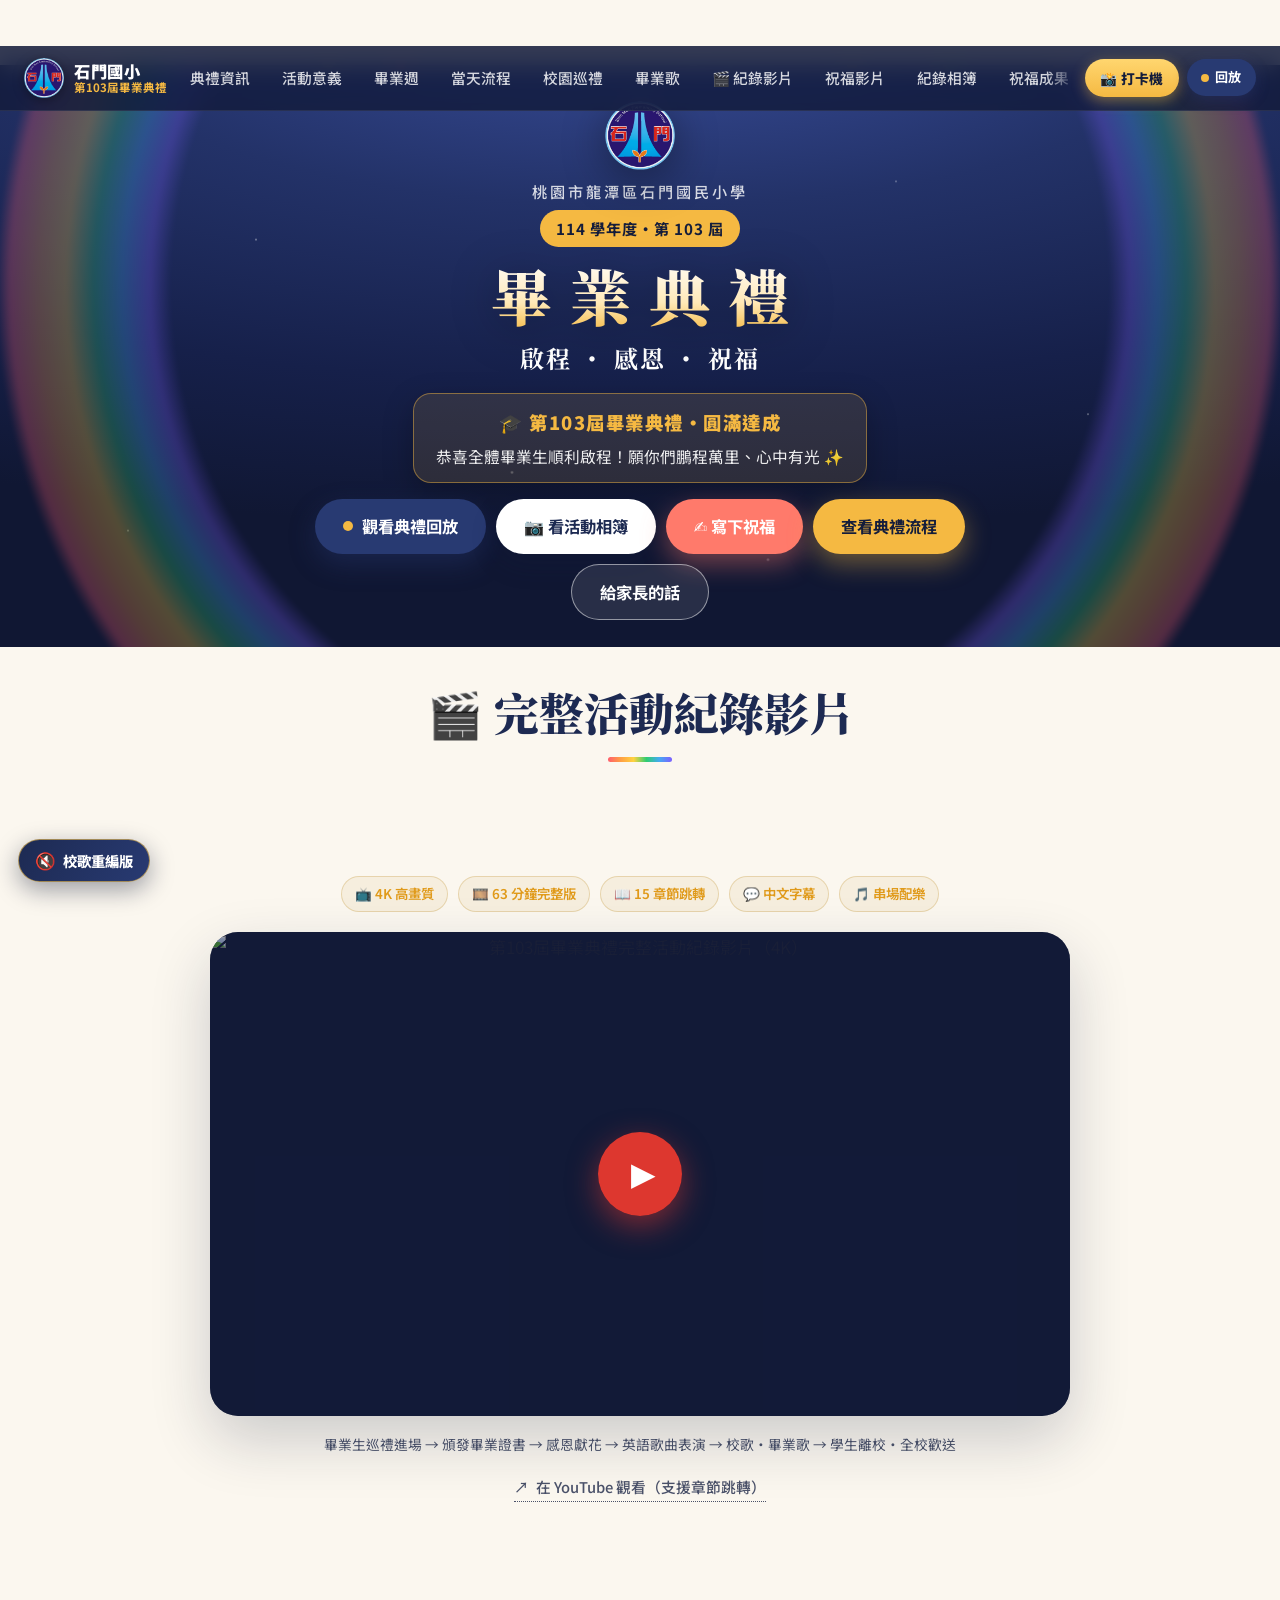
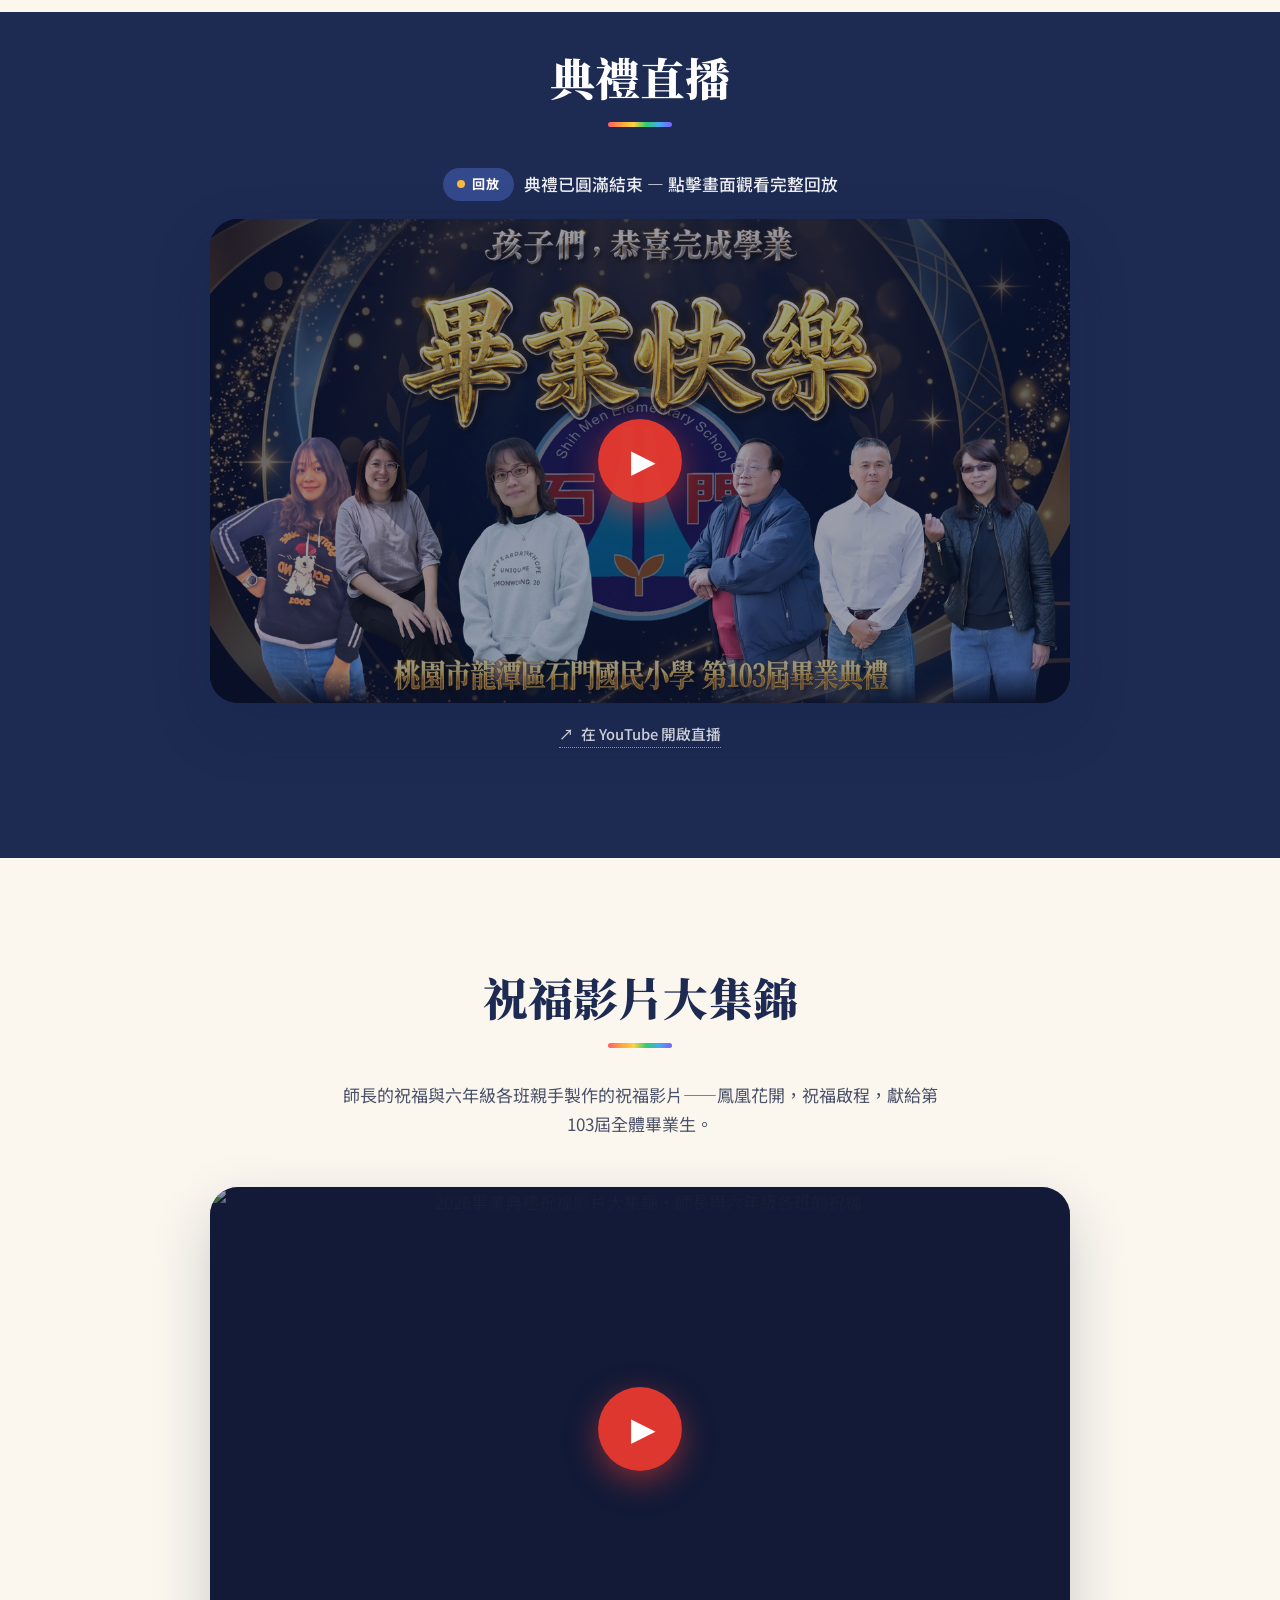
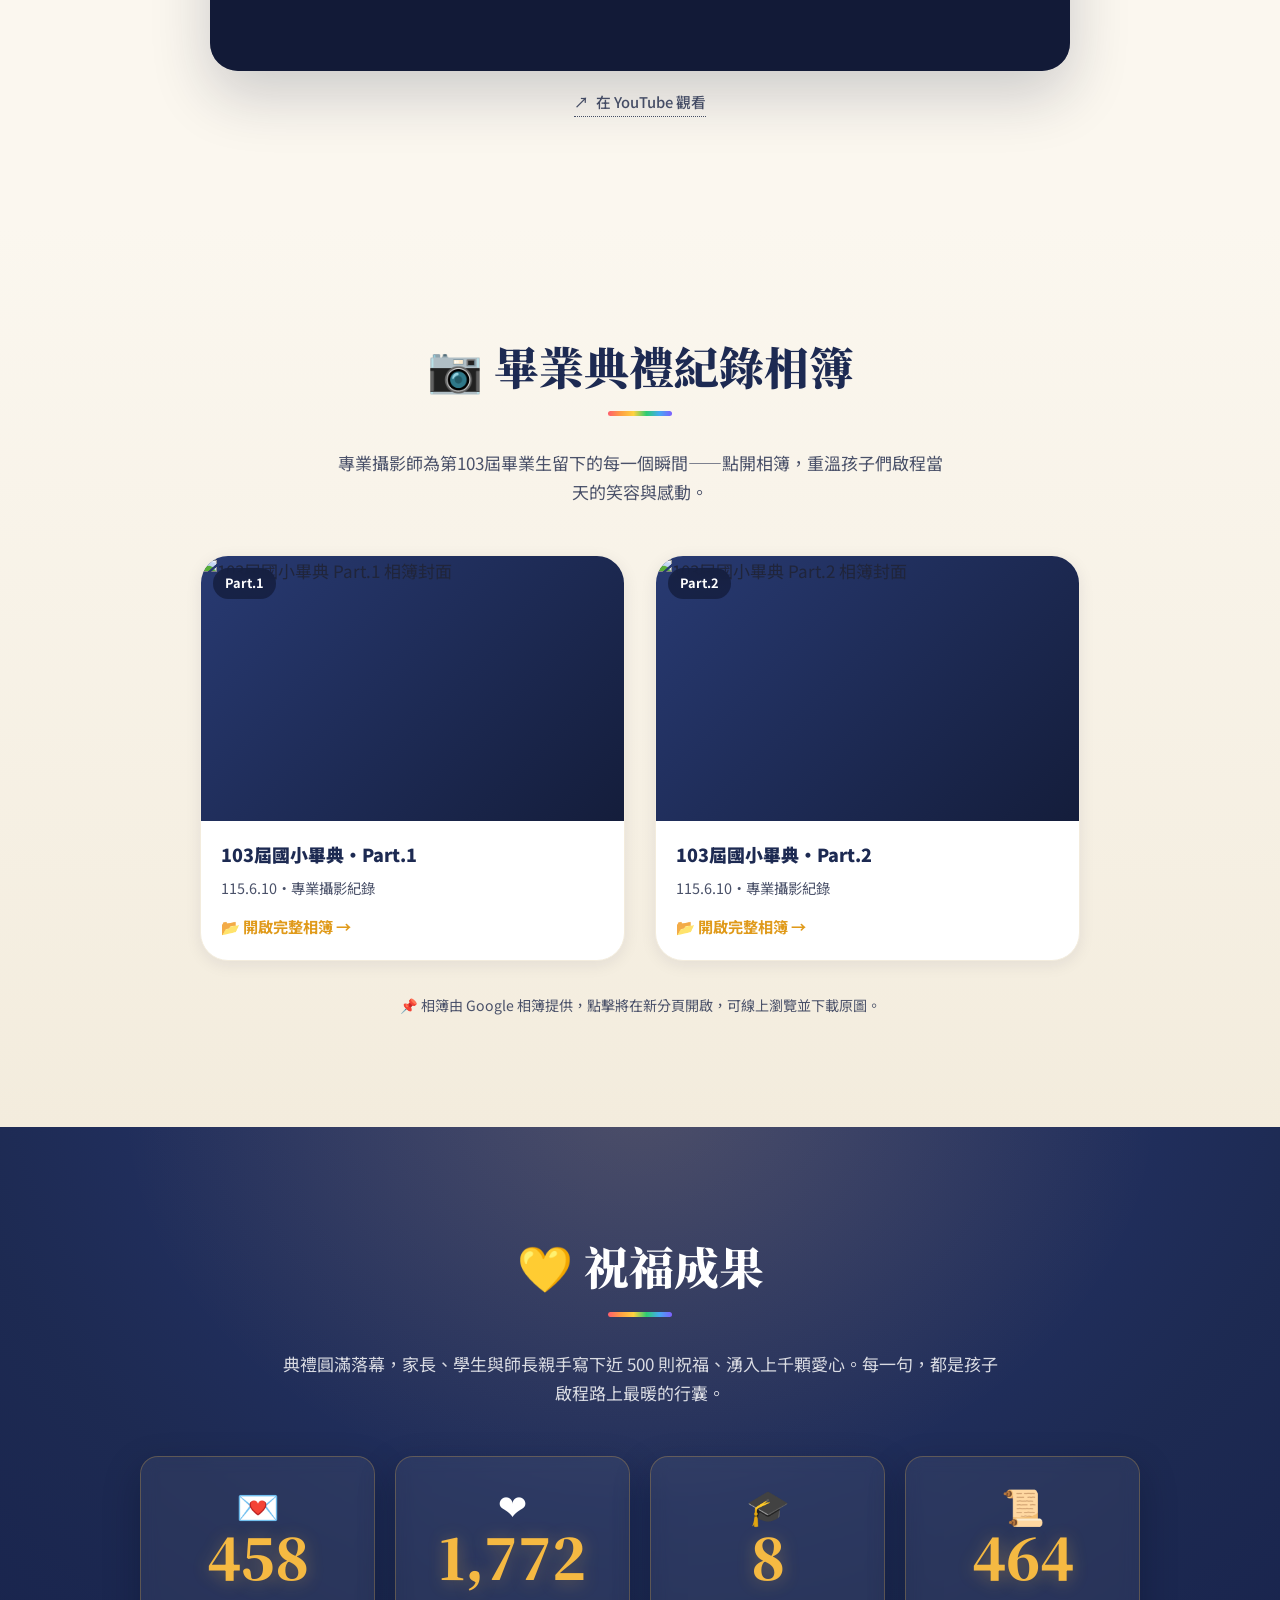
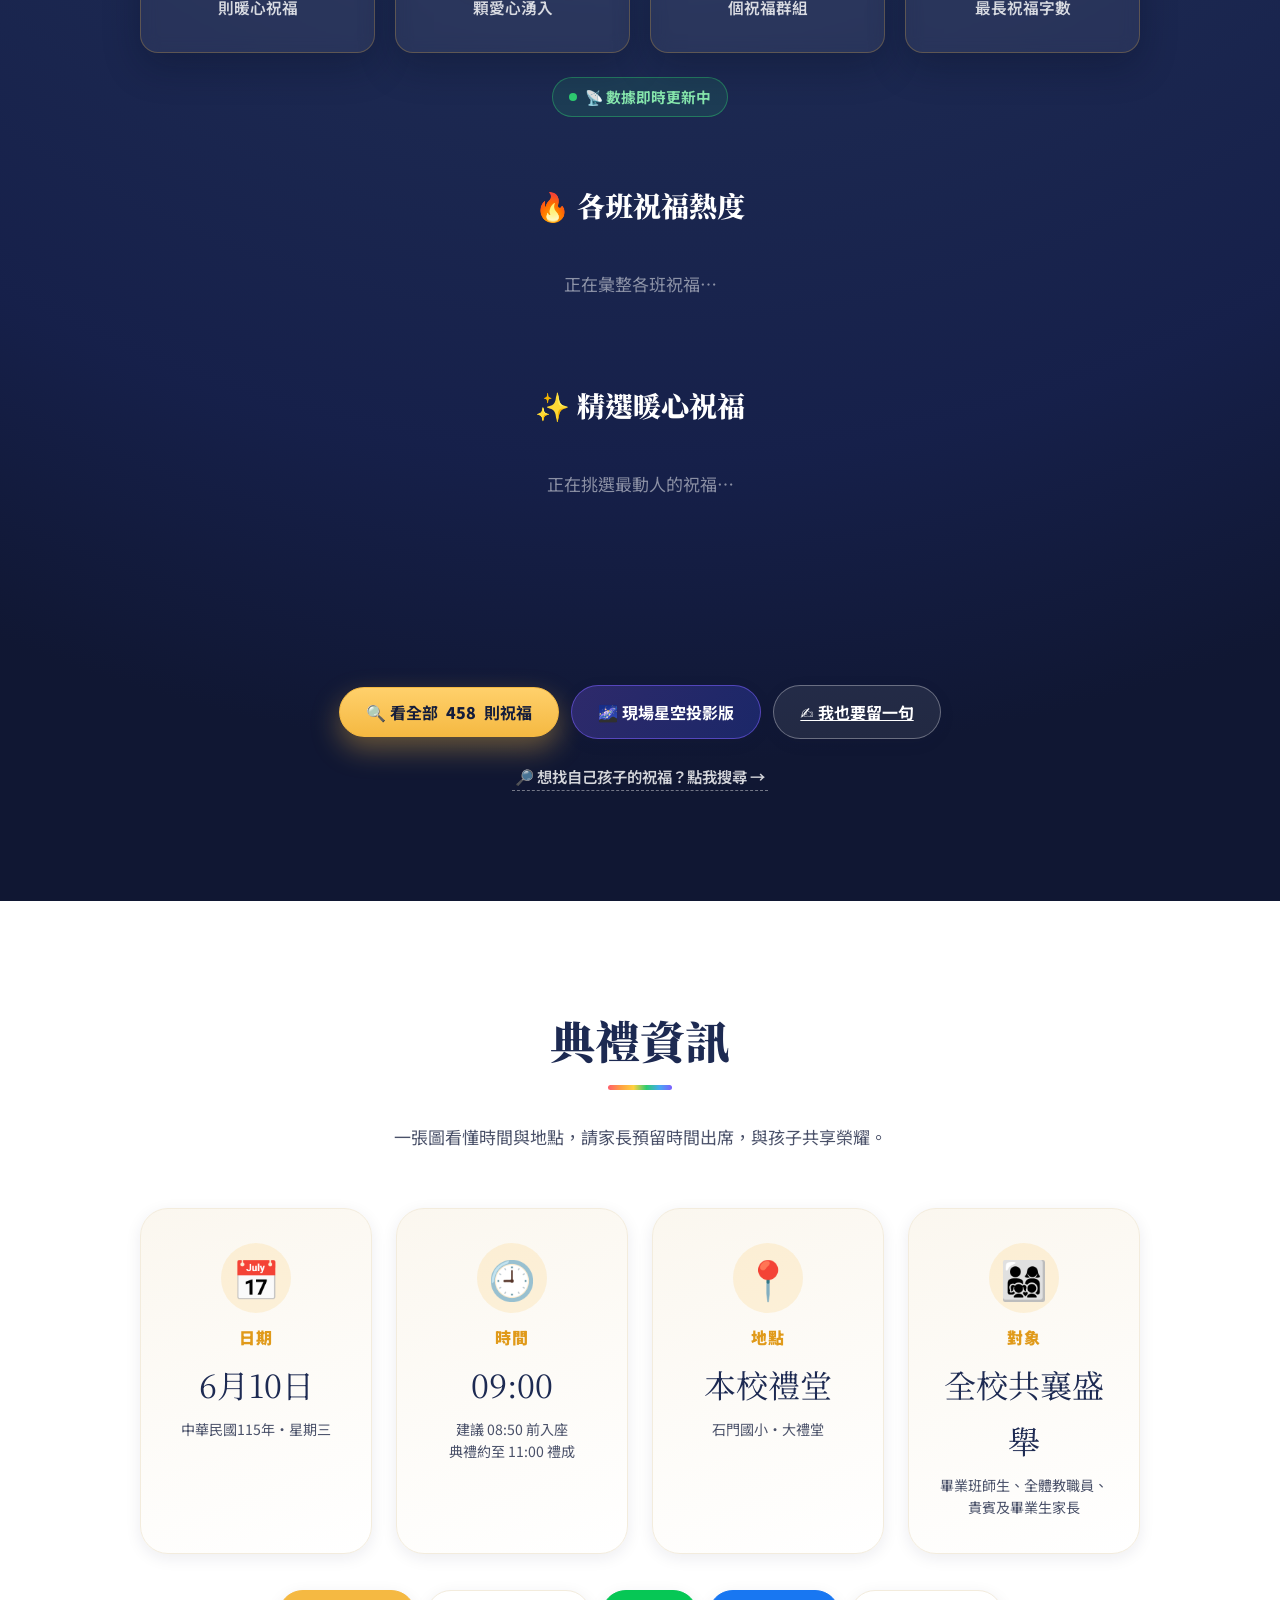
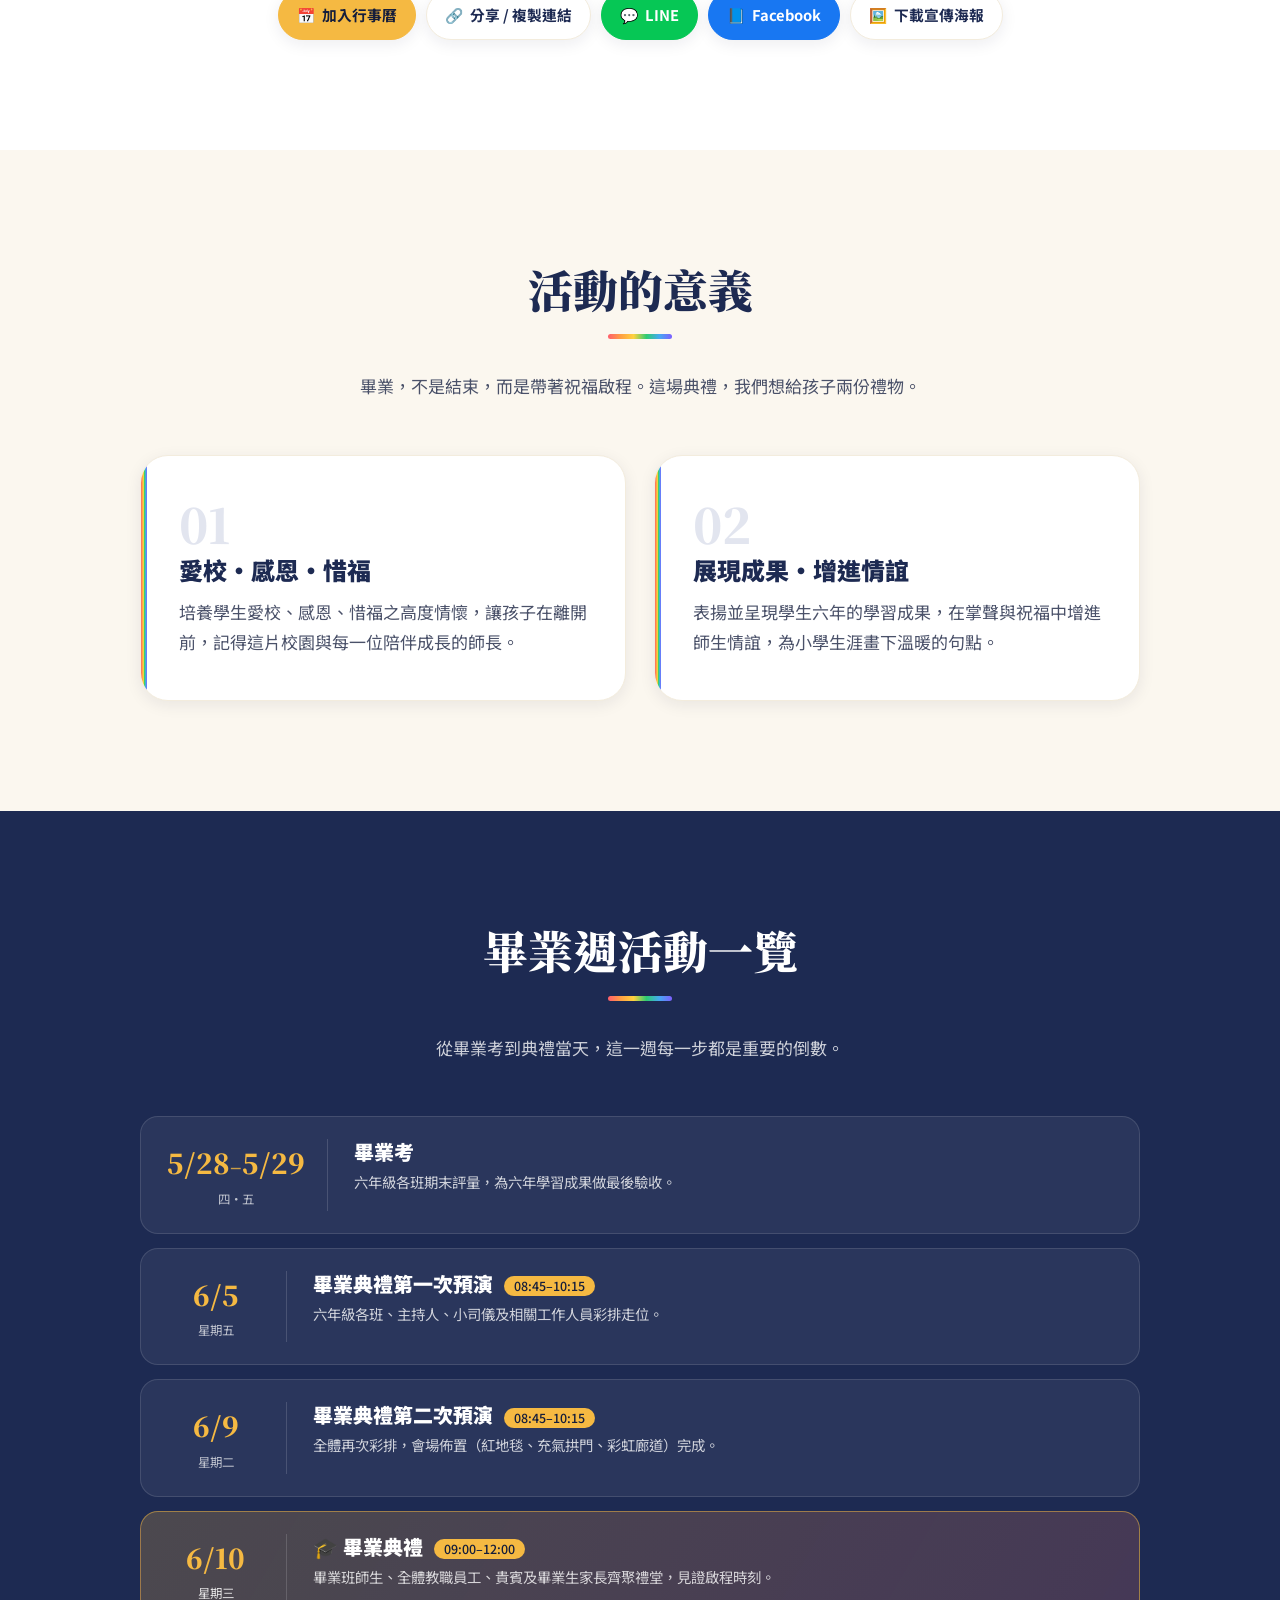
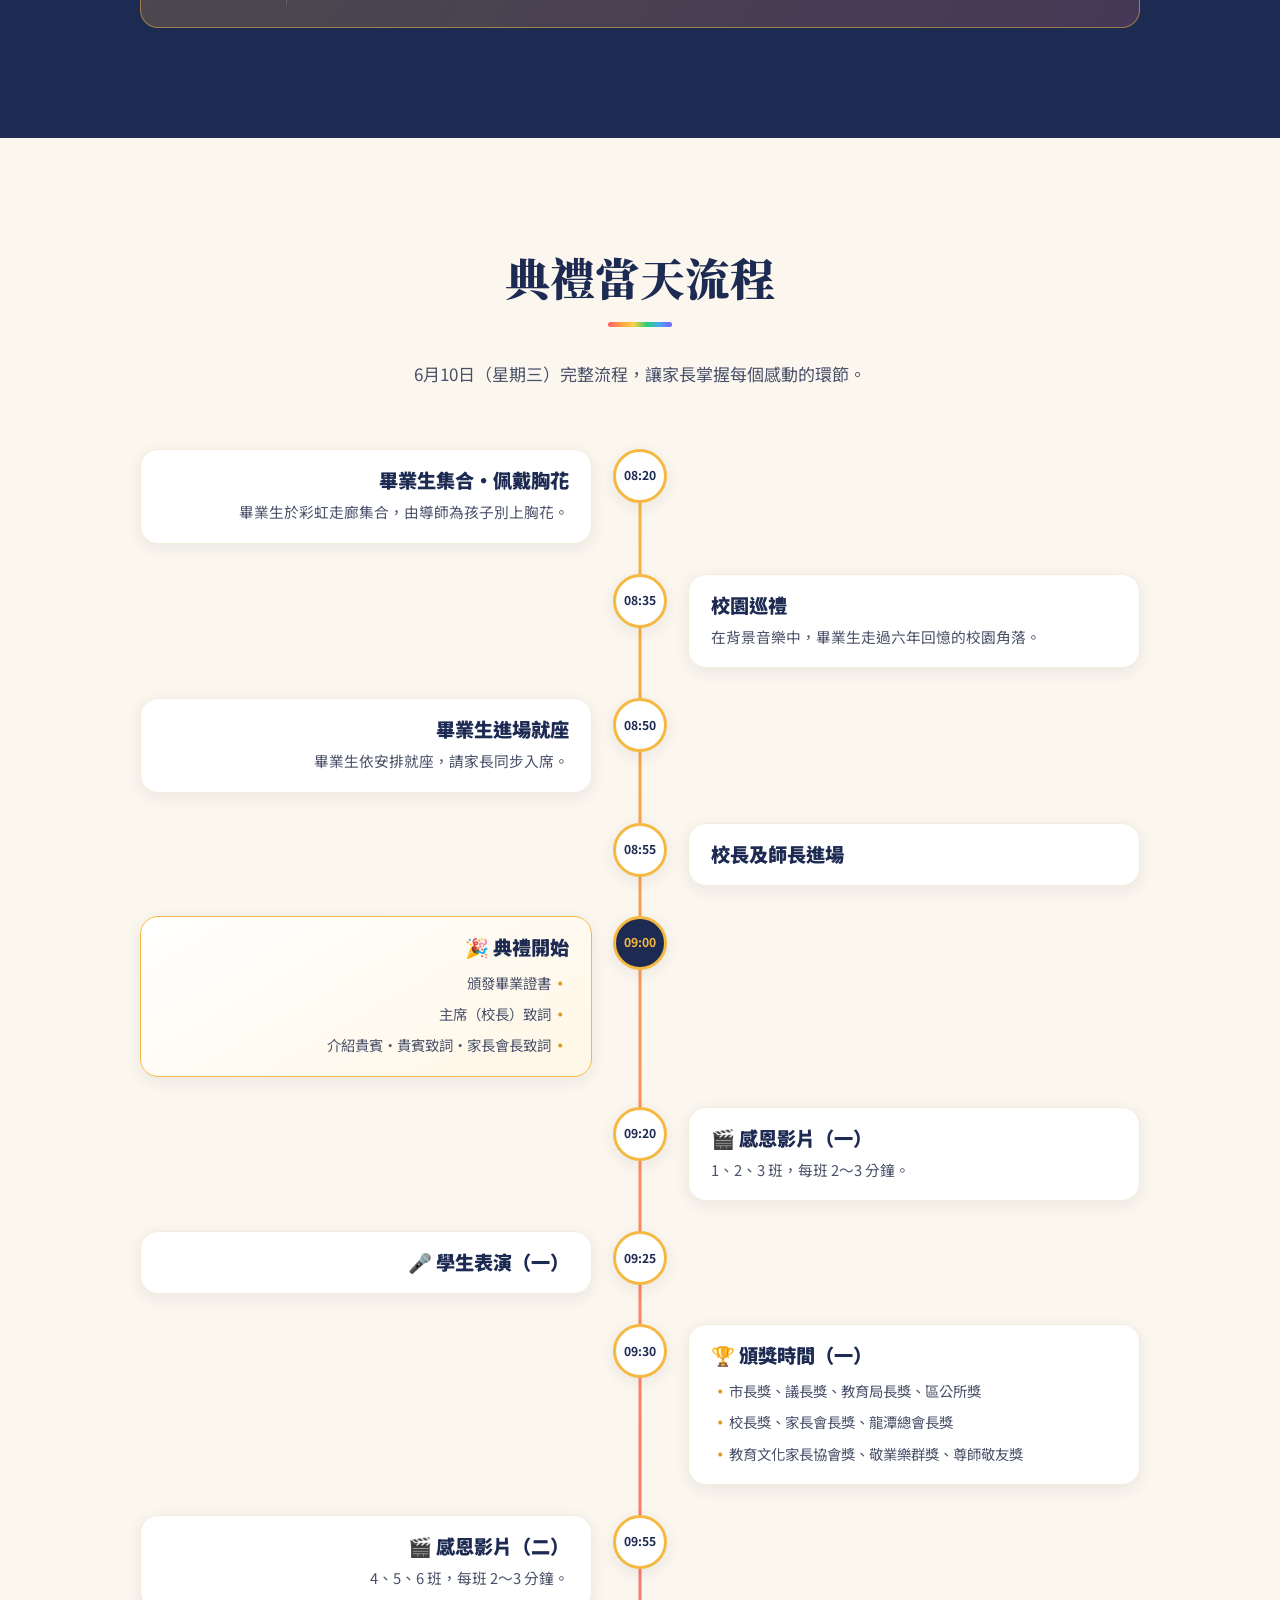
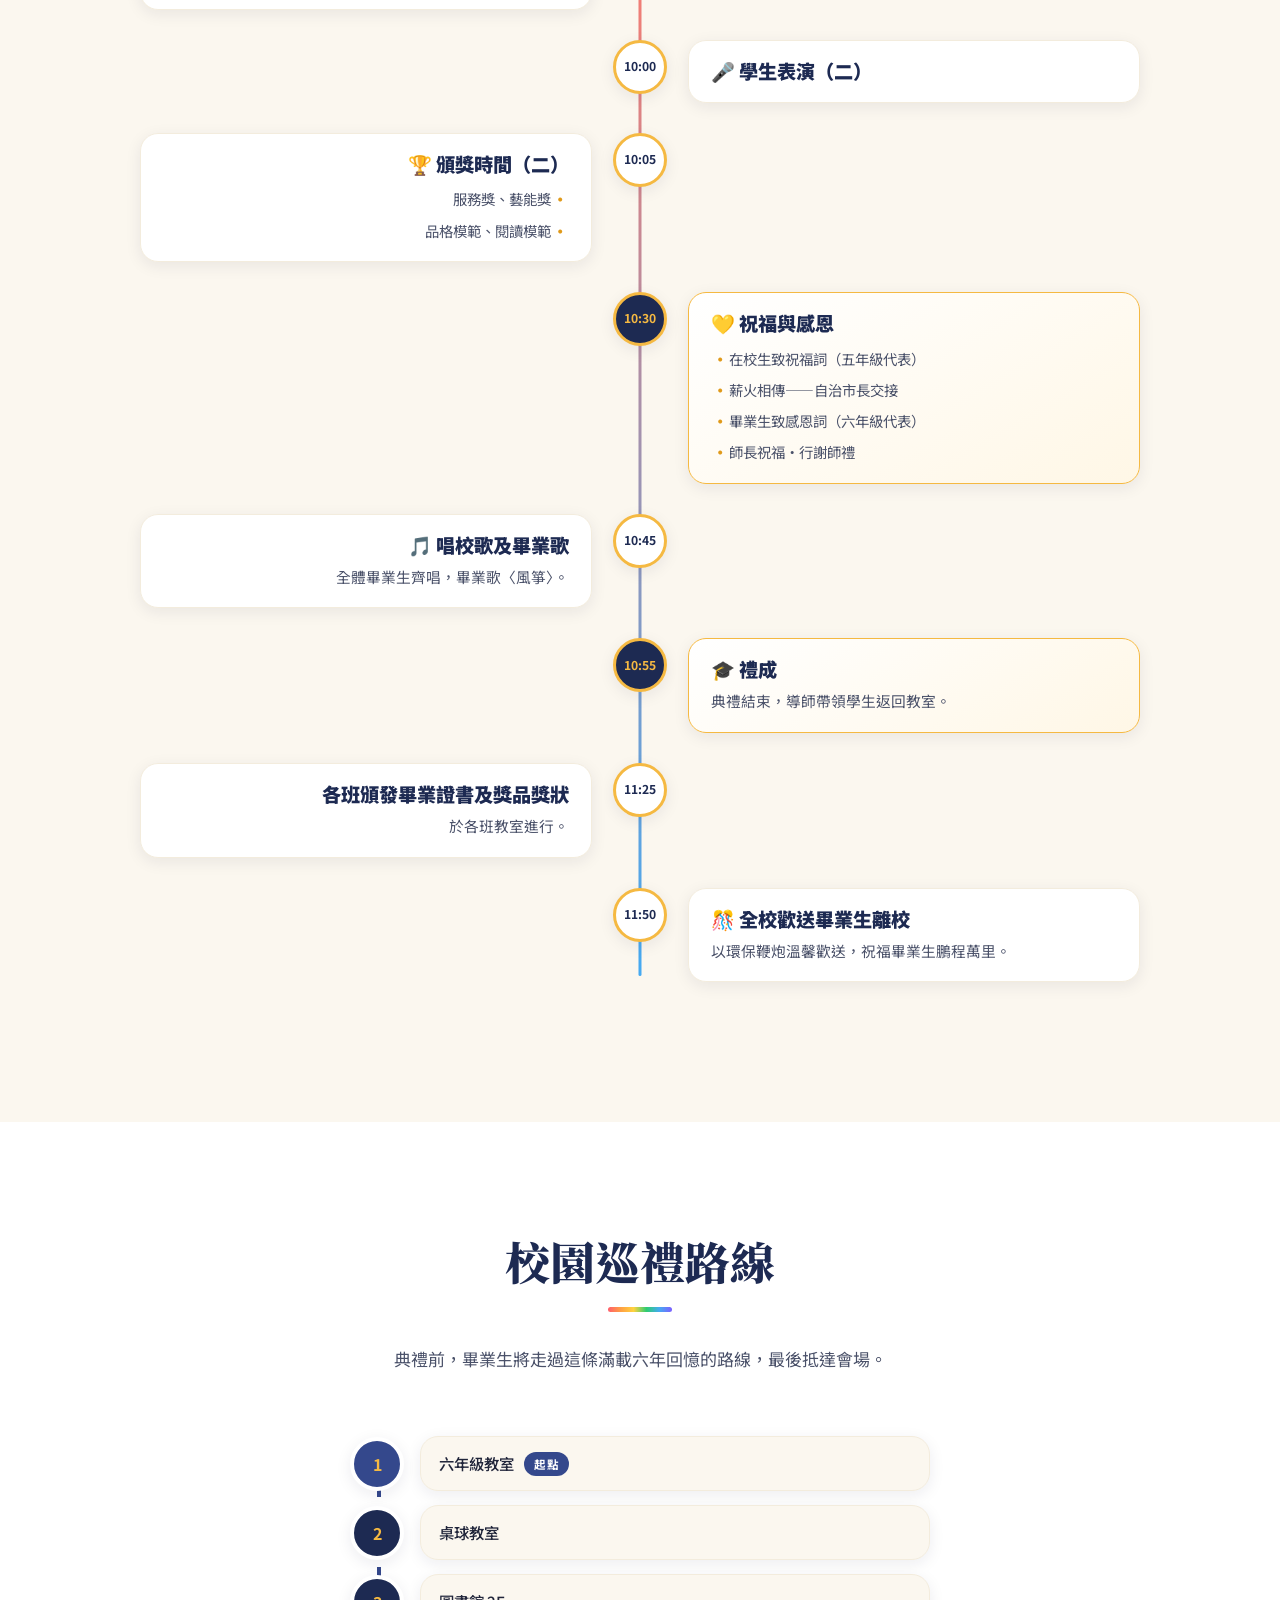
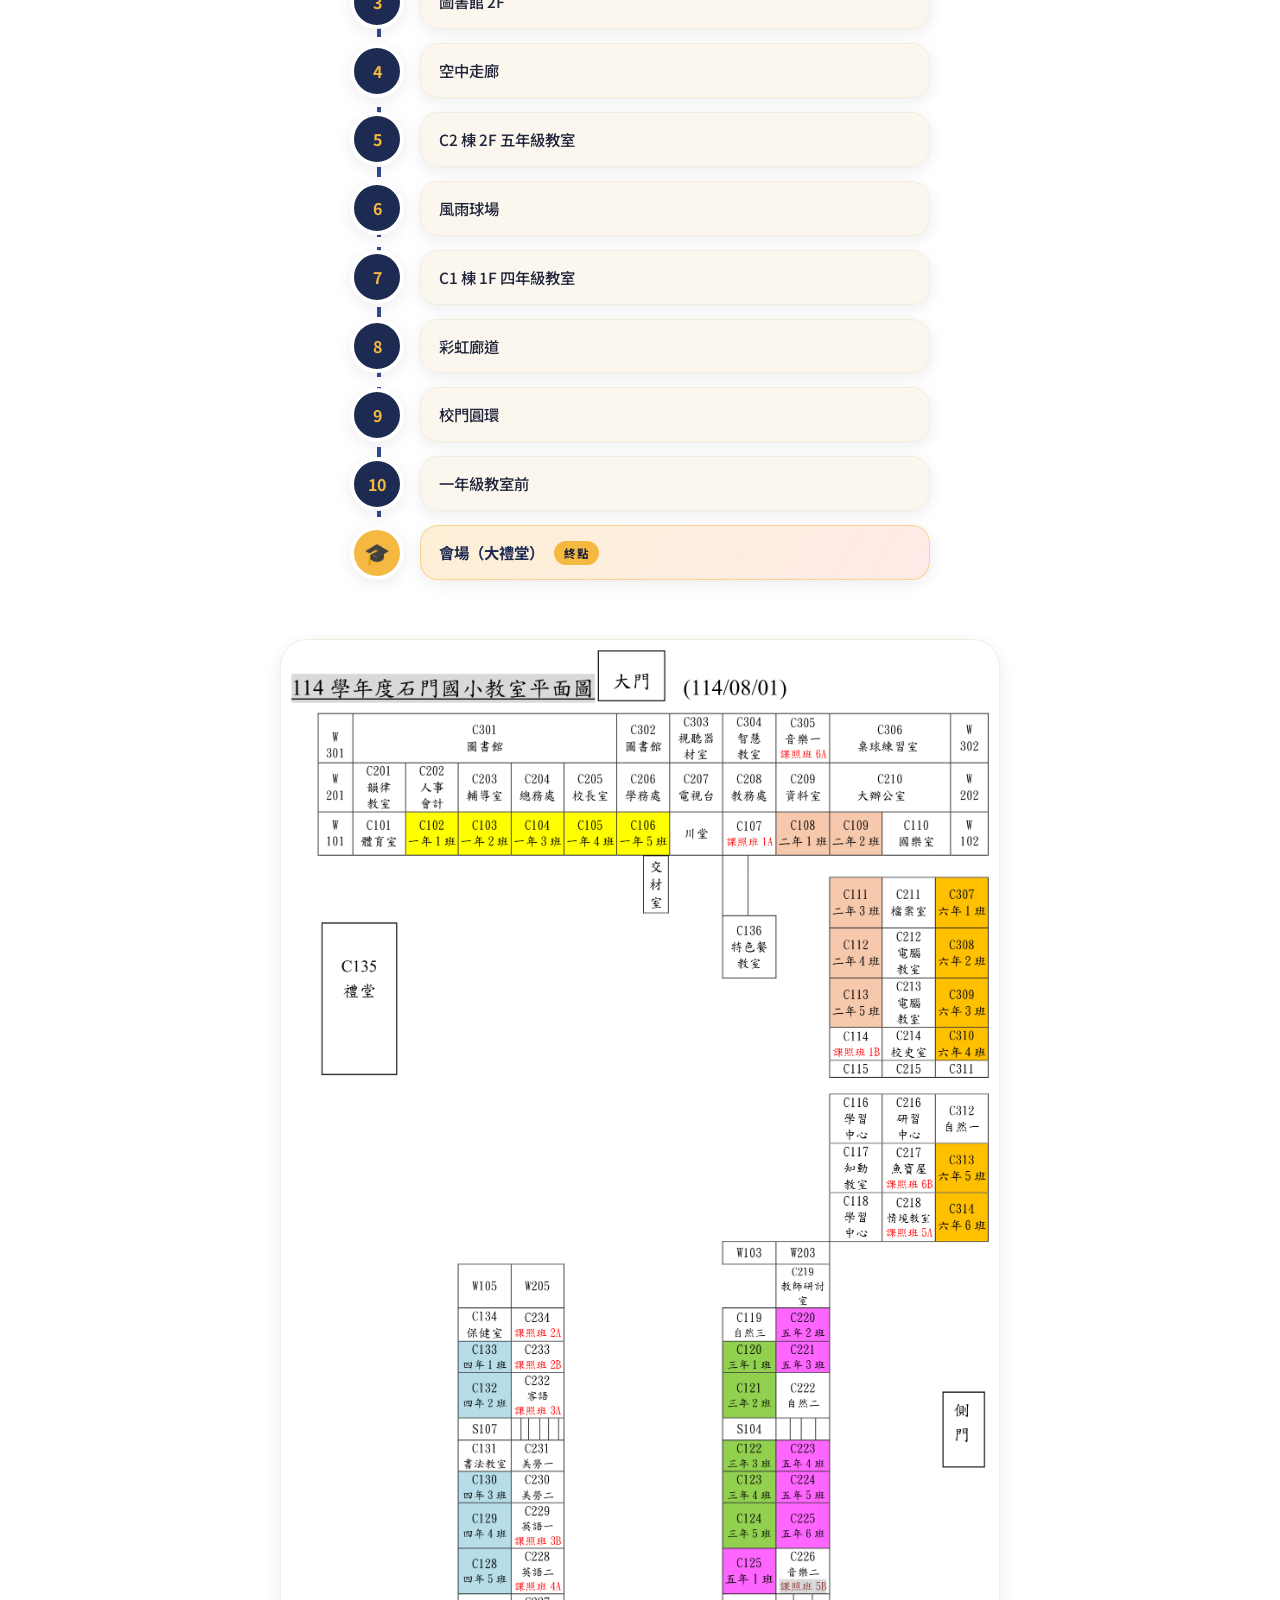
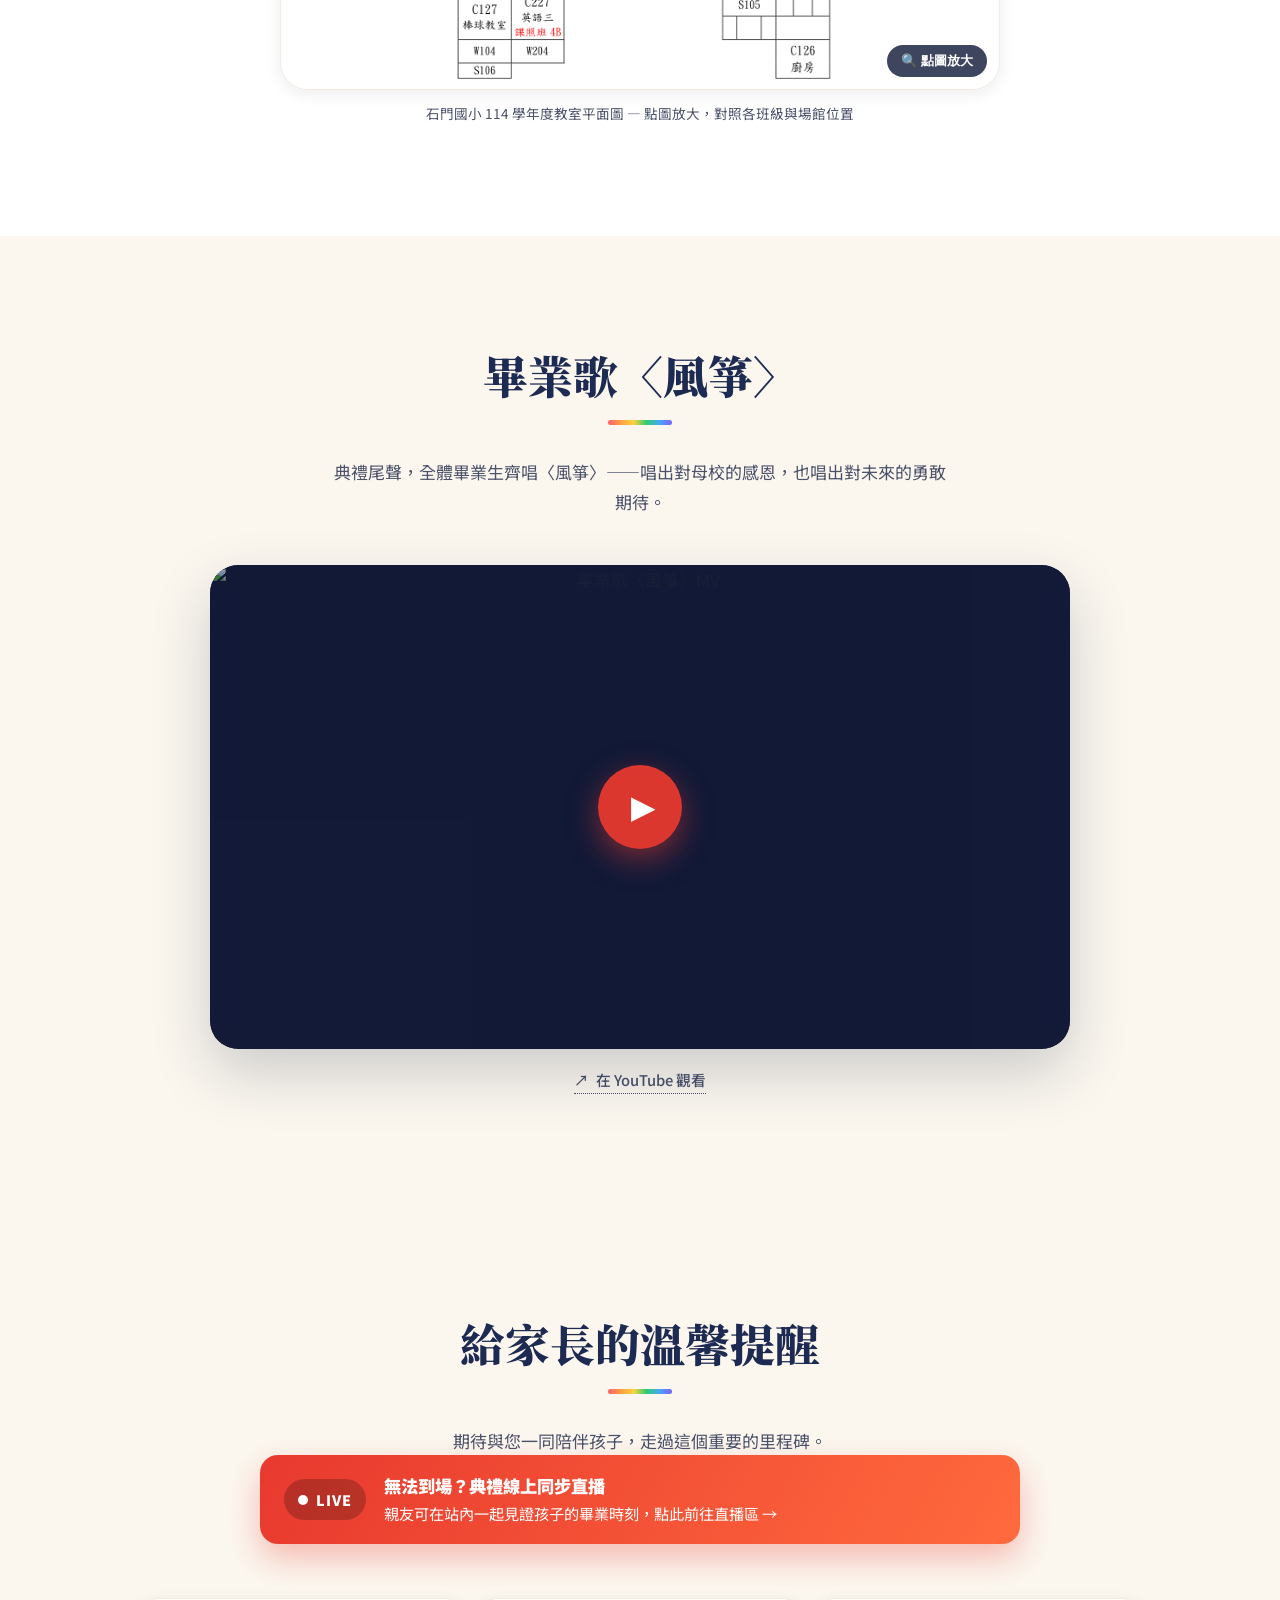
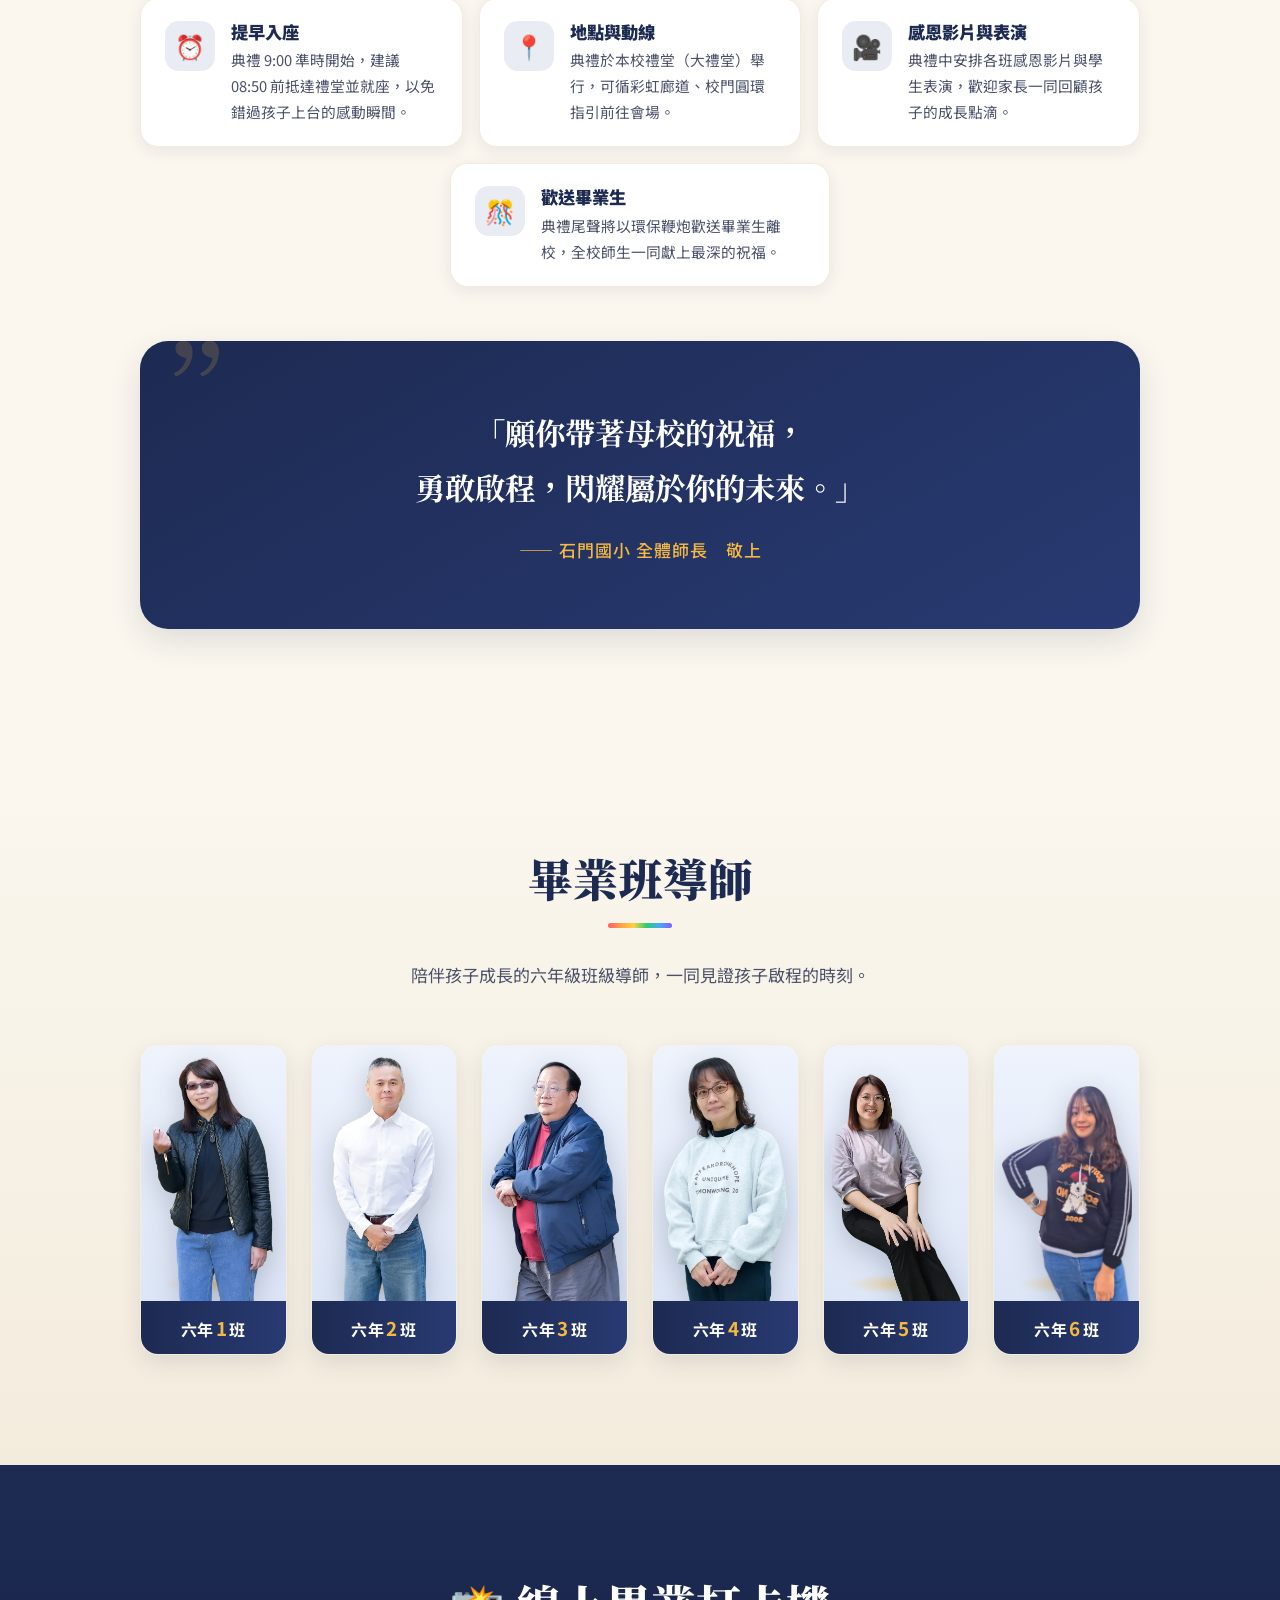
==== commit 7f6640ff: "🧭 導覽列 UX：滑鼠貼近左右邊緣自動平滑捲動（v1.22.3） - 90px 邊緣感應區：越貼邊捲越快（2~14px/frame 比例式），離開感應區/導覽列即停 - rAF 驅動平滑捲動，與既有 " ====
--- a/index.html
+++ b/index.html
@@ -28,8 +28,8 @@
   <meta property="og:url" content="https://cagoooo.github.io/smes-graduation-103/" />
   <meta property="og:title" content="石門國小 第103屆畢業典禮｜啟程・感恩・祝福" />
   <meta property="og:description" content="第103屆畢業典禮圓滿落幕 🎓 感謝滿滿的祝福與陪伴 — 點進來看典禮回放、祝福牆與打卡照，一起回味孩子們啟程的時刻。" />
-  <meta property="og:image" content="https://cagoooo.github.io/smes-graduation-103/assets/og-cover.png?v=1.22.1" />
-  <meta property="og:image:secure_url" content="https://cagoooo.github.io/smes-graduation-103/assets/og-cover.png?v=1.22.1" />
+  <meta property="og:image" content="https://cagoooo.github.io/smes-graduation-103/assets/og-cover.png?v=1.22.3" />
+  <meta property="og:image:secure_url" content="https://cagoooo.github.io/smes-graduation-103/assets/og-cover.png?v=1.22.3" />
   <meta property="og:image:type" content="image/png" />
   <meta property="og:image:width" content="1200" />
   <meta property="og:image:height" content="630" />
@@ -40,7 +40,7 @@
   <meta name="twitter:card" content="summary_large_image" />
   <meta name="twitter:title" content="石門國小 第103屆畢業典禮｜啟程・感恩・祝福" />
   <meta name="twitter:description" content="第103屆畢業典禮圓滿落幕 🎓 感謝滿滿的祝福與陪伴 — 點進來看典禮回放、祝福牆與打卡照，一起回味孩子們啟程的時刻。" />
-  <meta name="twitter:image" content="https://cagoooo.github.io/smes-graduation-103/assets/og-cover.png?v=1.22.1" />
+  <meta name="twitter:image" content="https://cagoooo.github.io/smes-graduation-103/assets/og-cover.png?v=1.22.3" />
 
   <!-- Favicon / 圖示（石門校徽） -->
   <link rel="icon" href="favicon.ico" sizes="any" />
@@ -88,7 +88,7 @@
   <link rel="preconnect" href="https://fonts.gstatic.com" crossorigin />
   <link href="https://fonts.googleapis.com/css2?family=Noto+Sans+TC:wght@400;500;700;900&family=Noto+Serif+TC:wght@700;900&display=swap" rel="stylesheet" />
 
-  <link rel="stylesheet" href="styles.css?v=1.22.1" />
+  <link rel="stylesheet" href="styles.css?v=1.22.3" />
 </head>
 <body>
   <!-- 跳到主內容（無障礙） -->
@@ -257,7 +257,7 @@
           </div>
 
           <div class="live-embed" id="liveEmbed">
-            <img class="live-embed__poster" src="assets/teachers-group.png?v=1.22.1" alt="石門國小第103屆畢業典禮直播・六班導師大集合" loading="lazy" decoding="async" />
+            <img class="live-embed__poster" src="assets/teachers-group.png?v=1.22.3" alt="石門國小第103屆畢業典禮直播・六班導師大集合" loading="lazy" decoding="async" />
             <button class="live-embed__play" id="liveEmbedPlay" type="button" aria-label="播放典禮直播">
               <span class="live-embed__play-ico" aria-hidden="true">▶</span>
             </button>
@@ -889,6 +889,6 @@
     </div>
   </div>
 
-  <script src="script.js?v=1.22.1"></script>
+  <script src="script.js?v=1.22.3"></script>
 </body>
 </html>
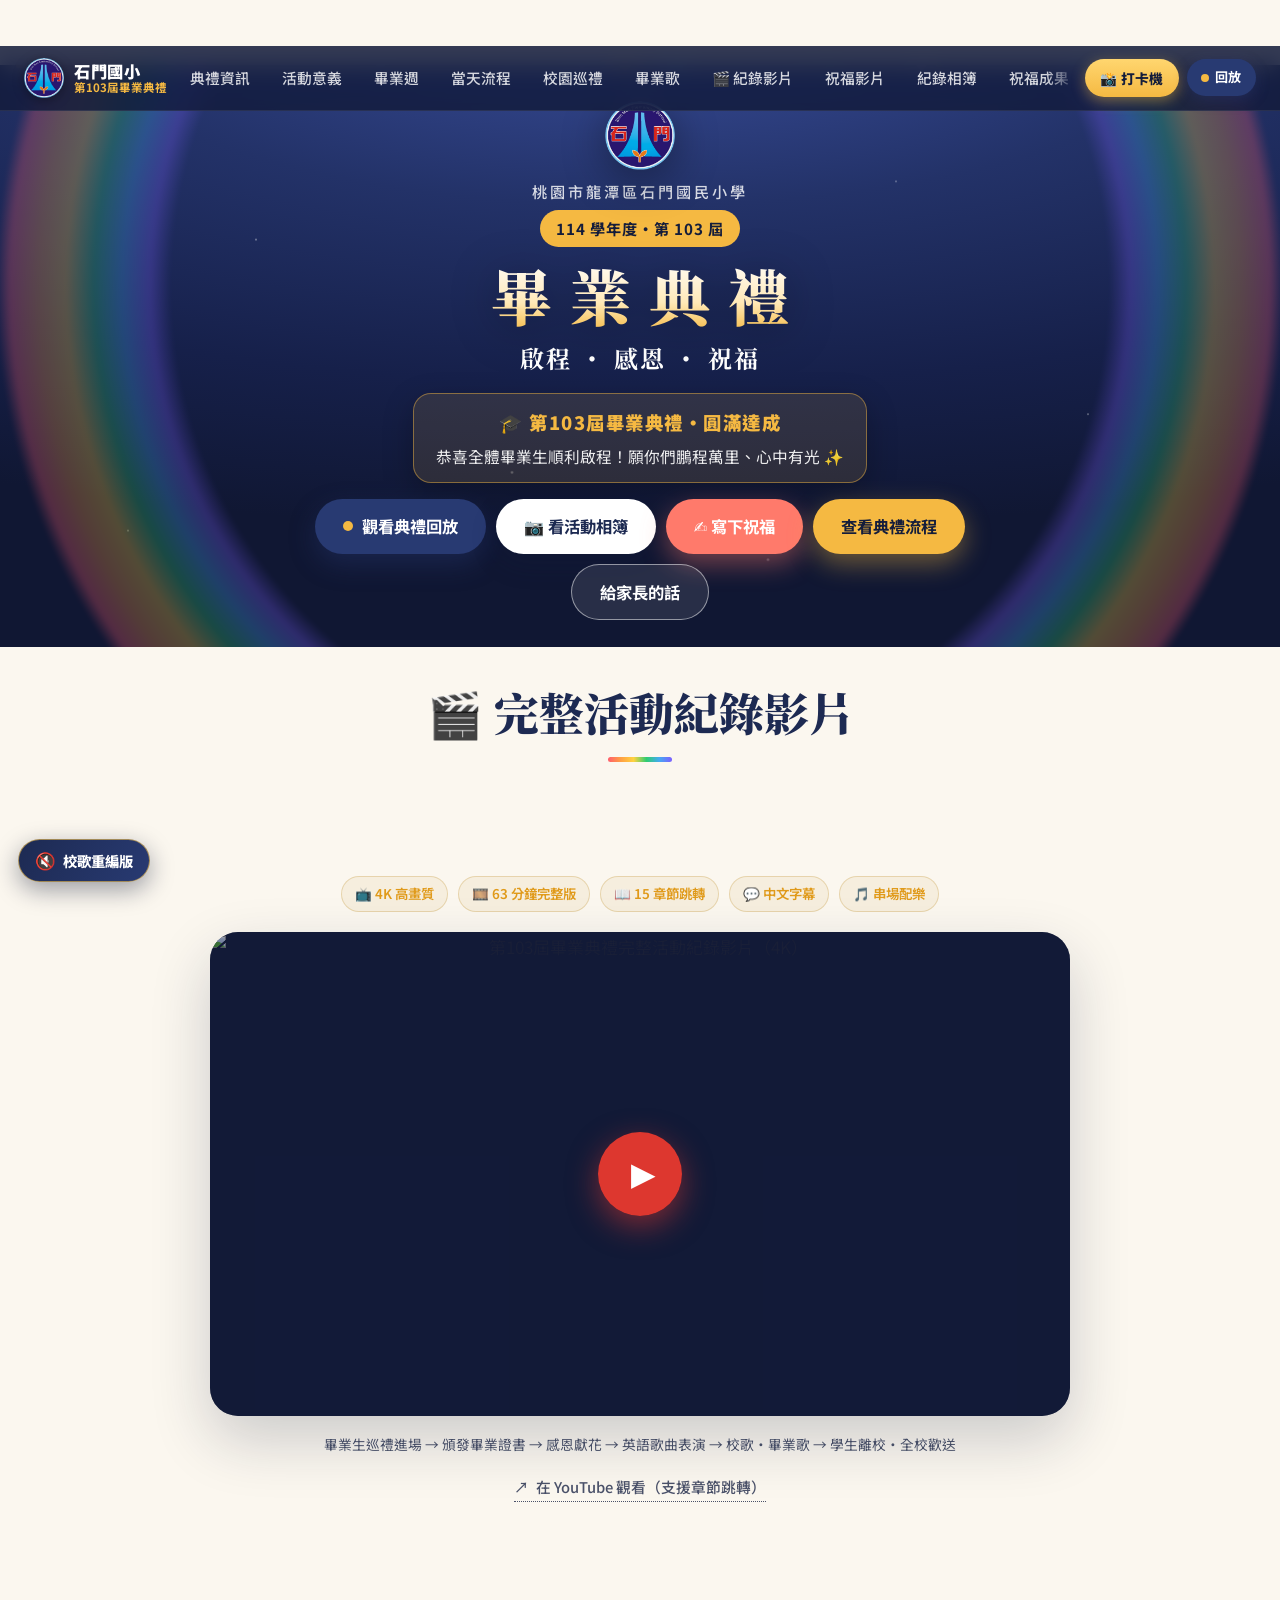
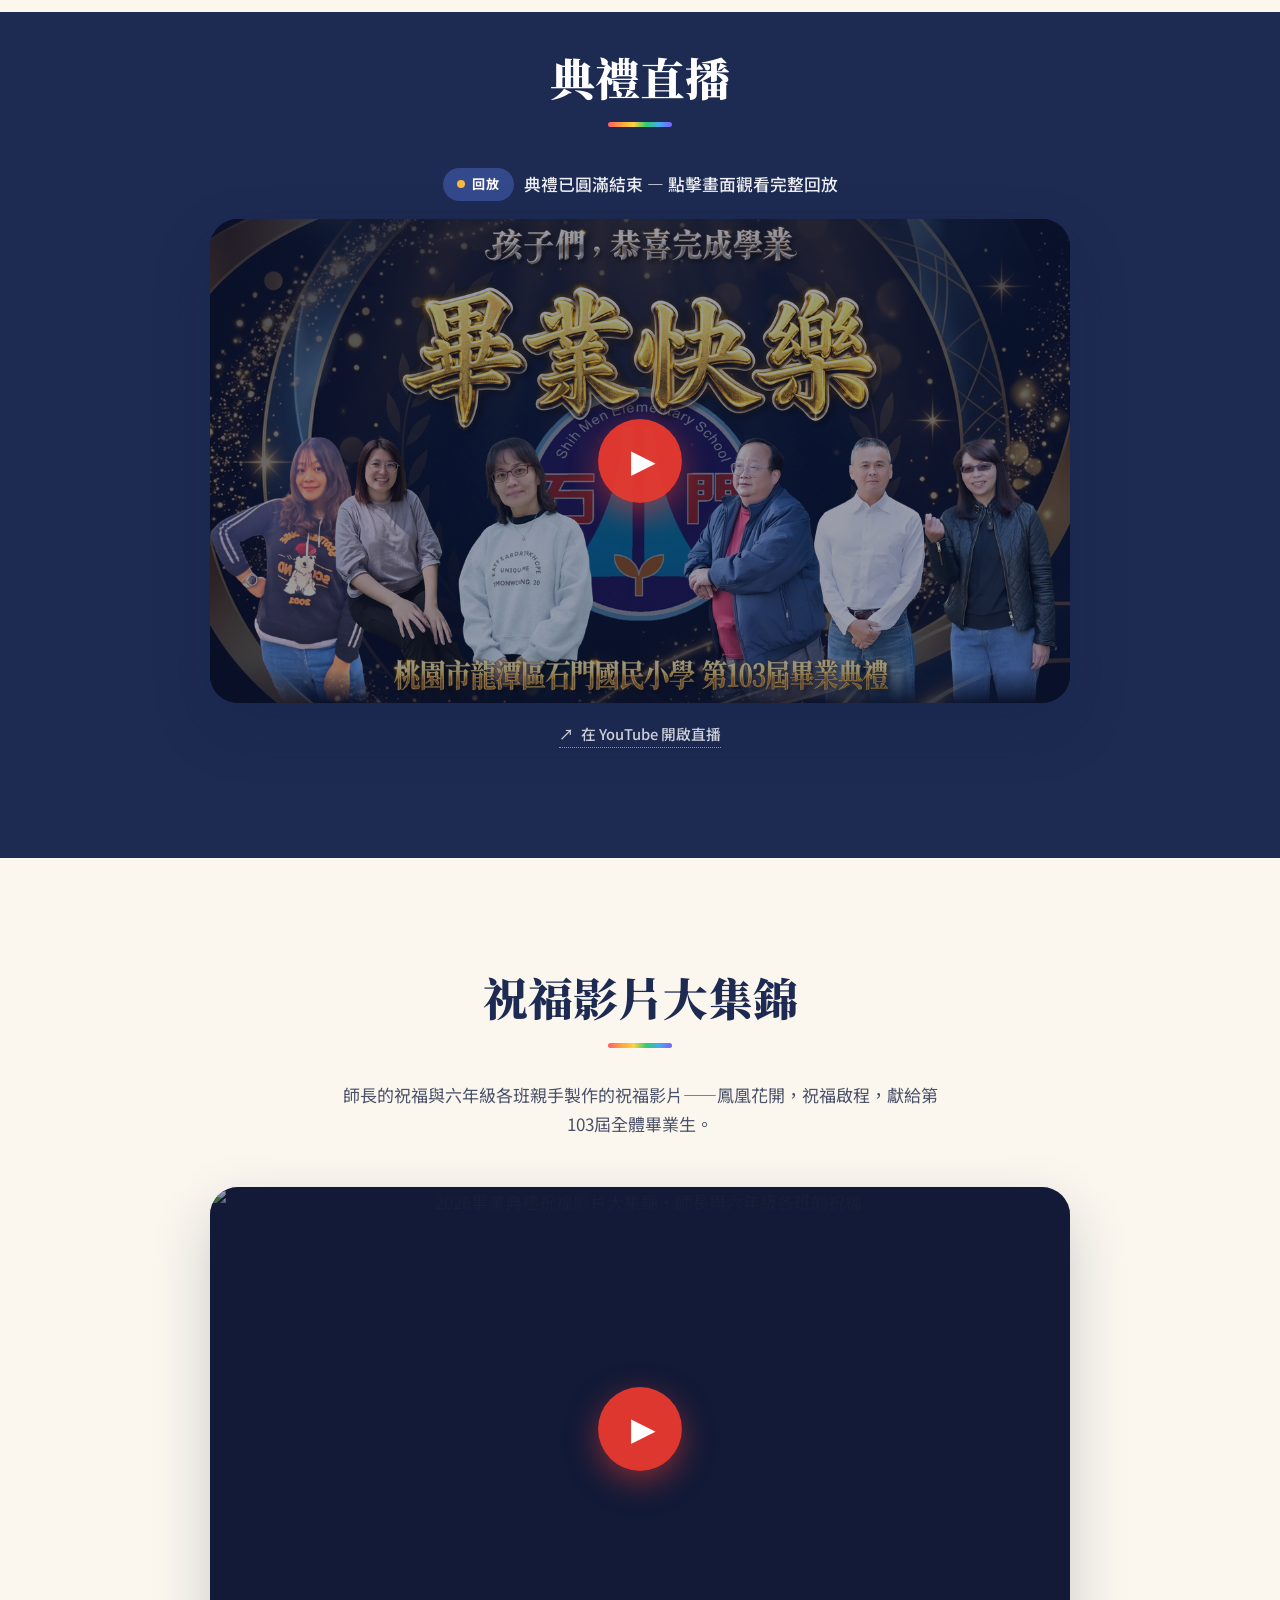
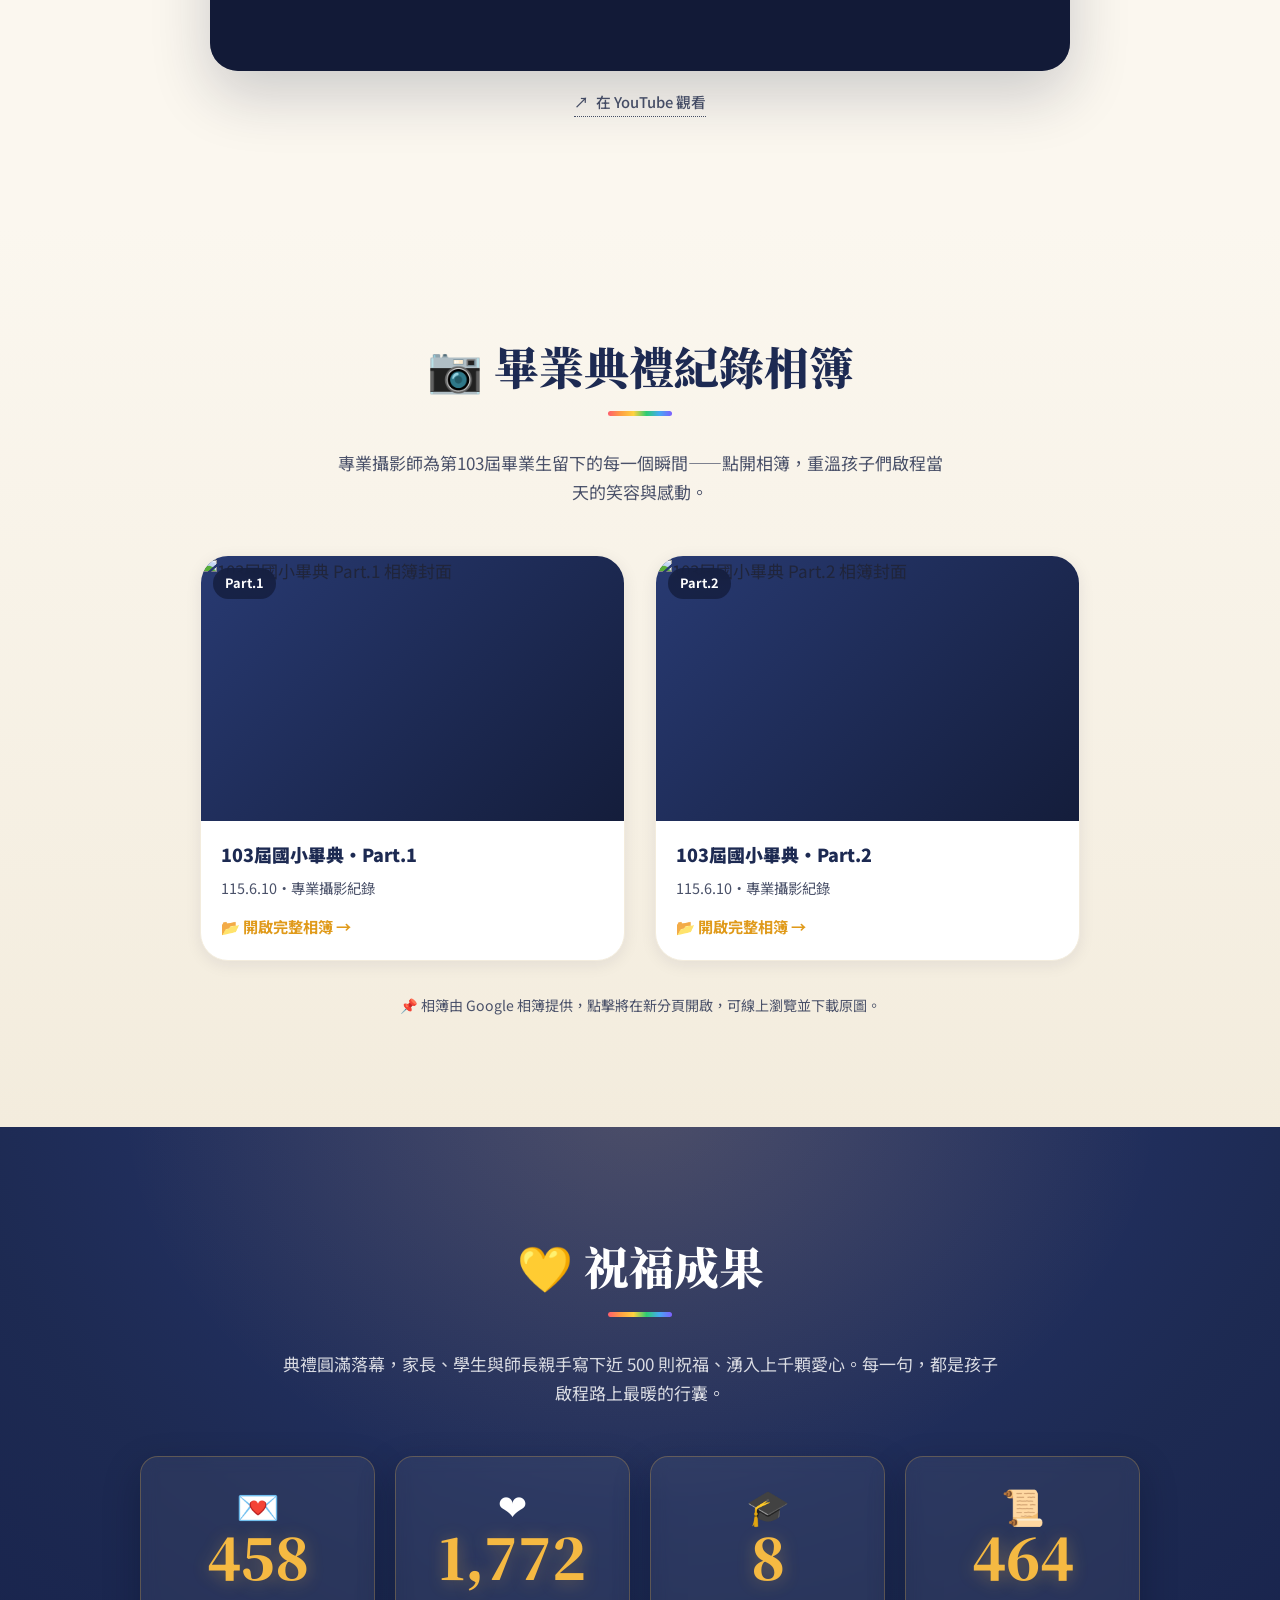
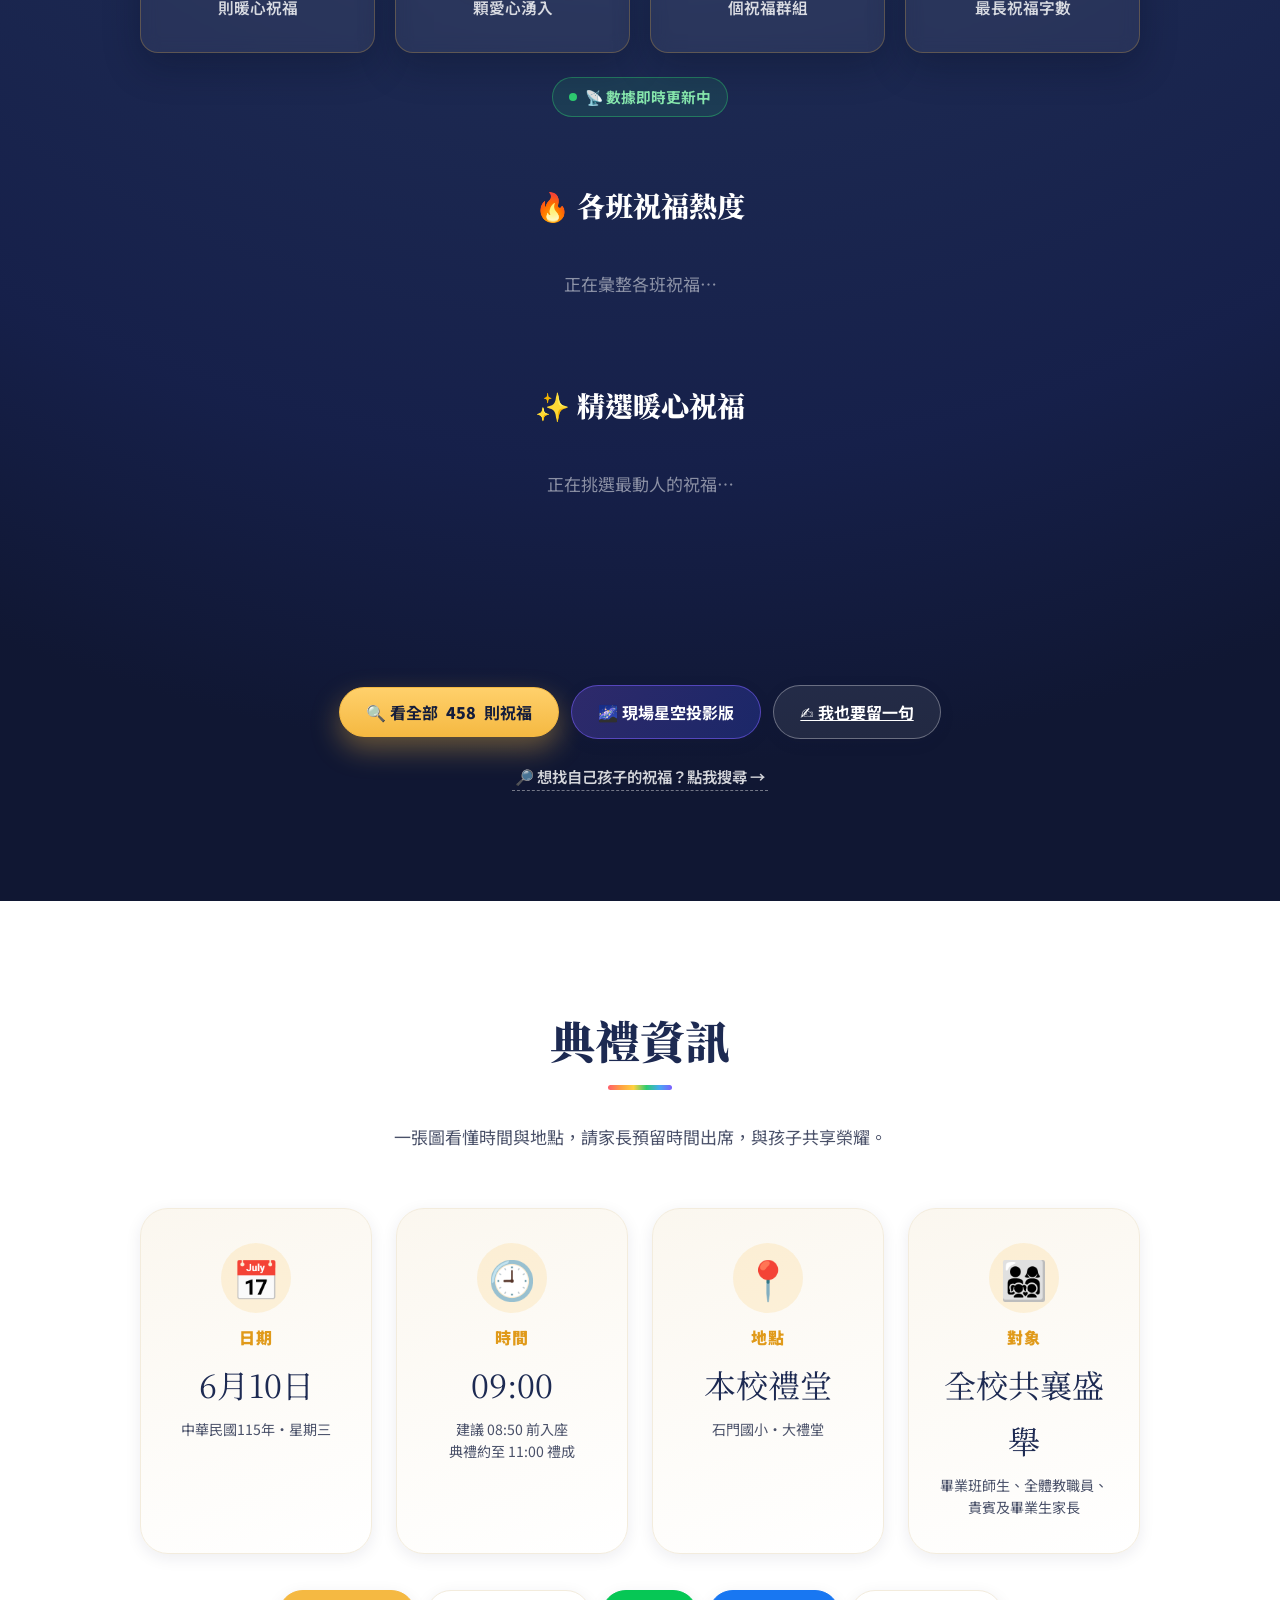
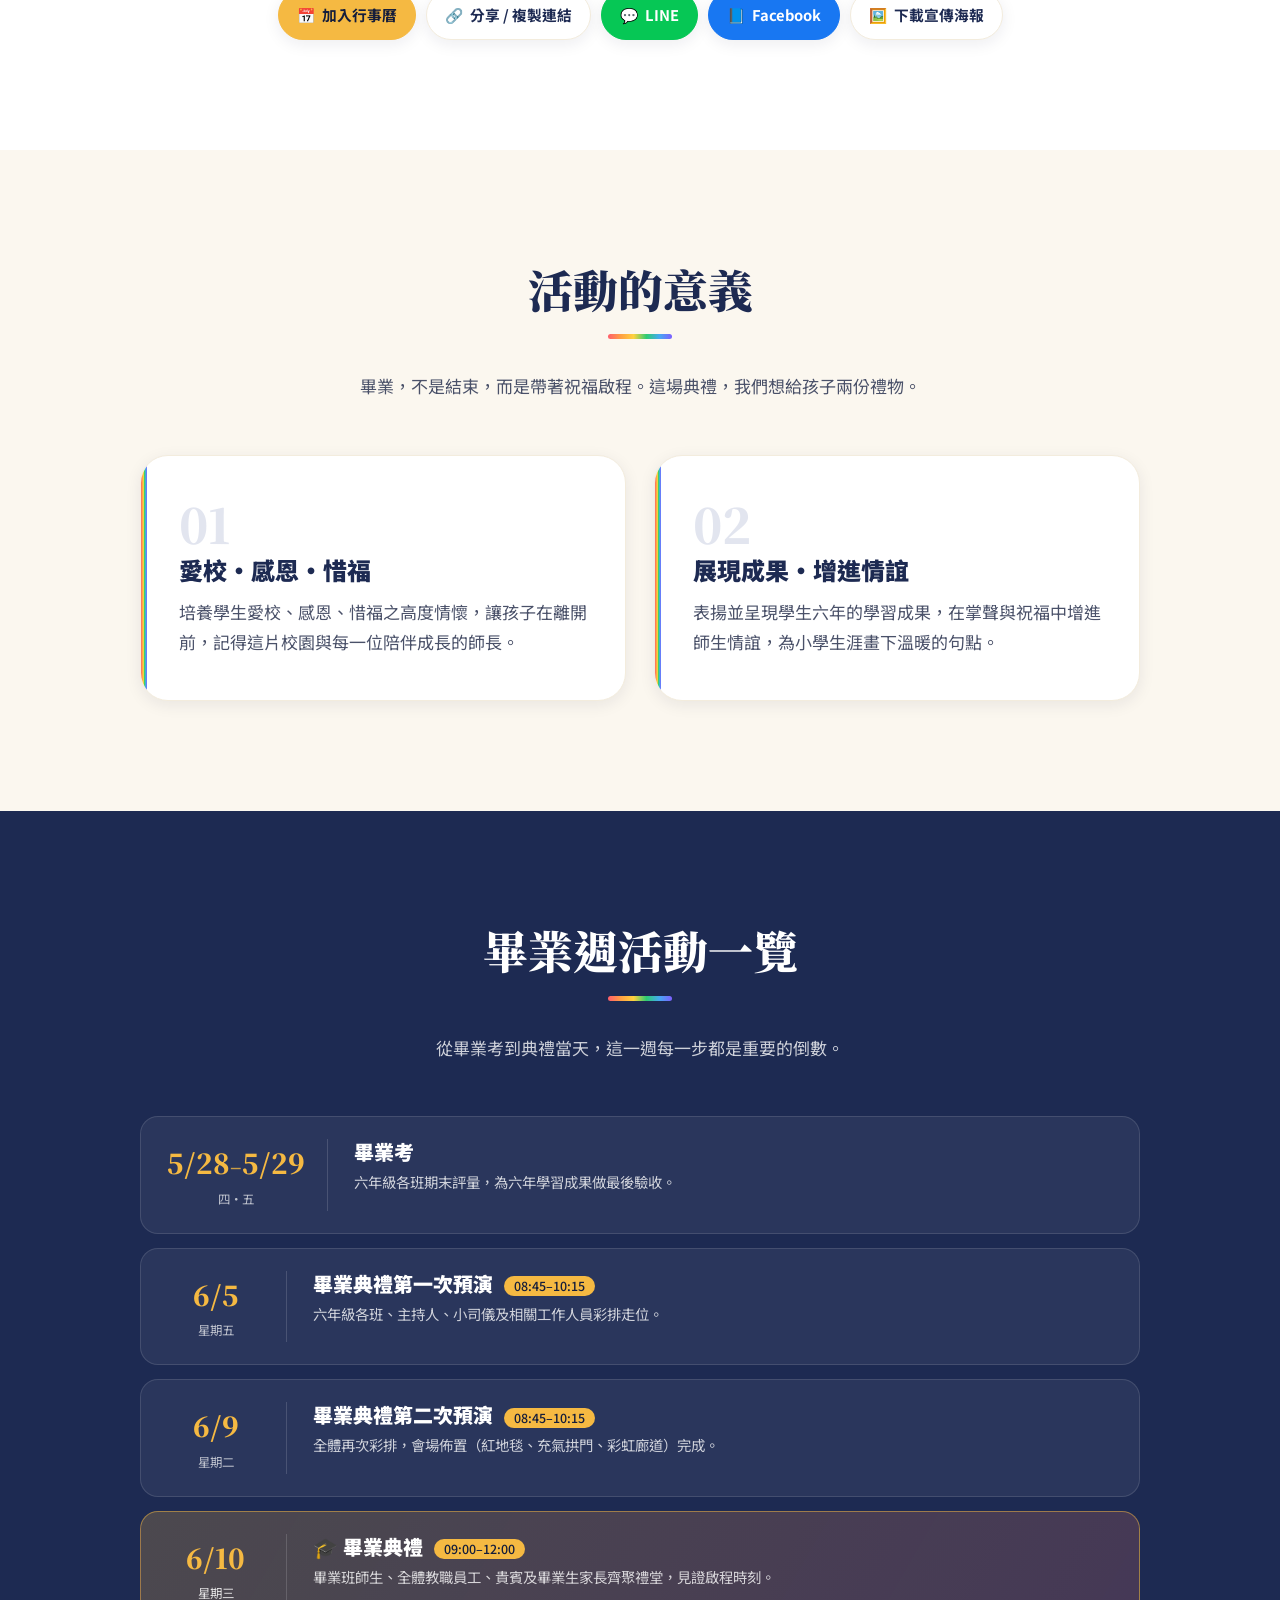
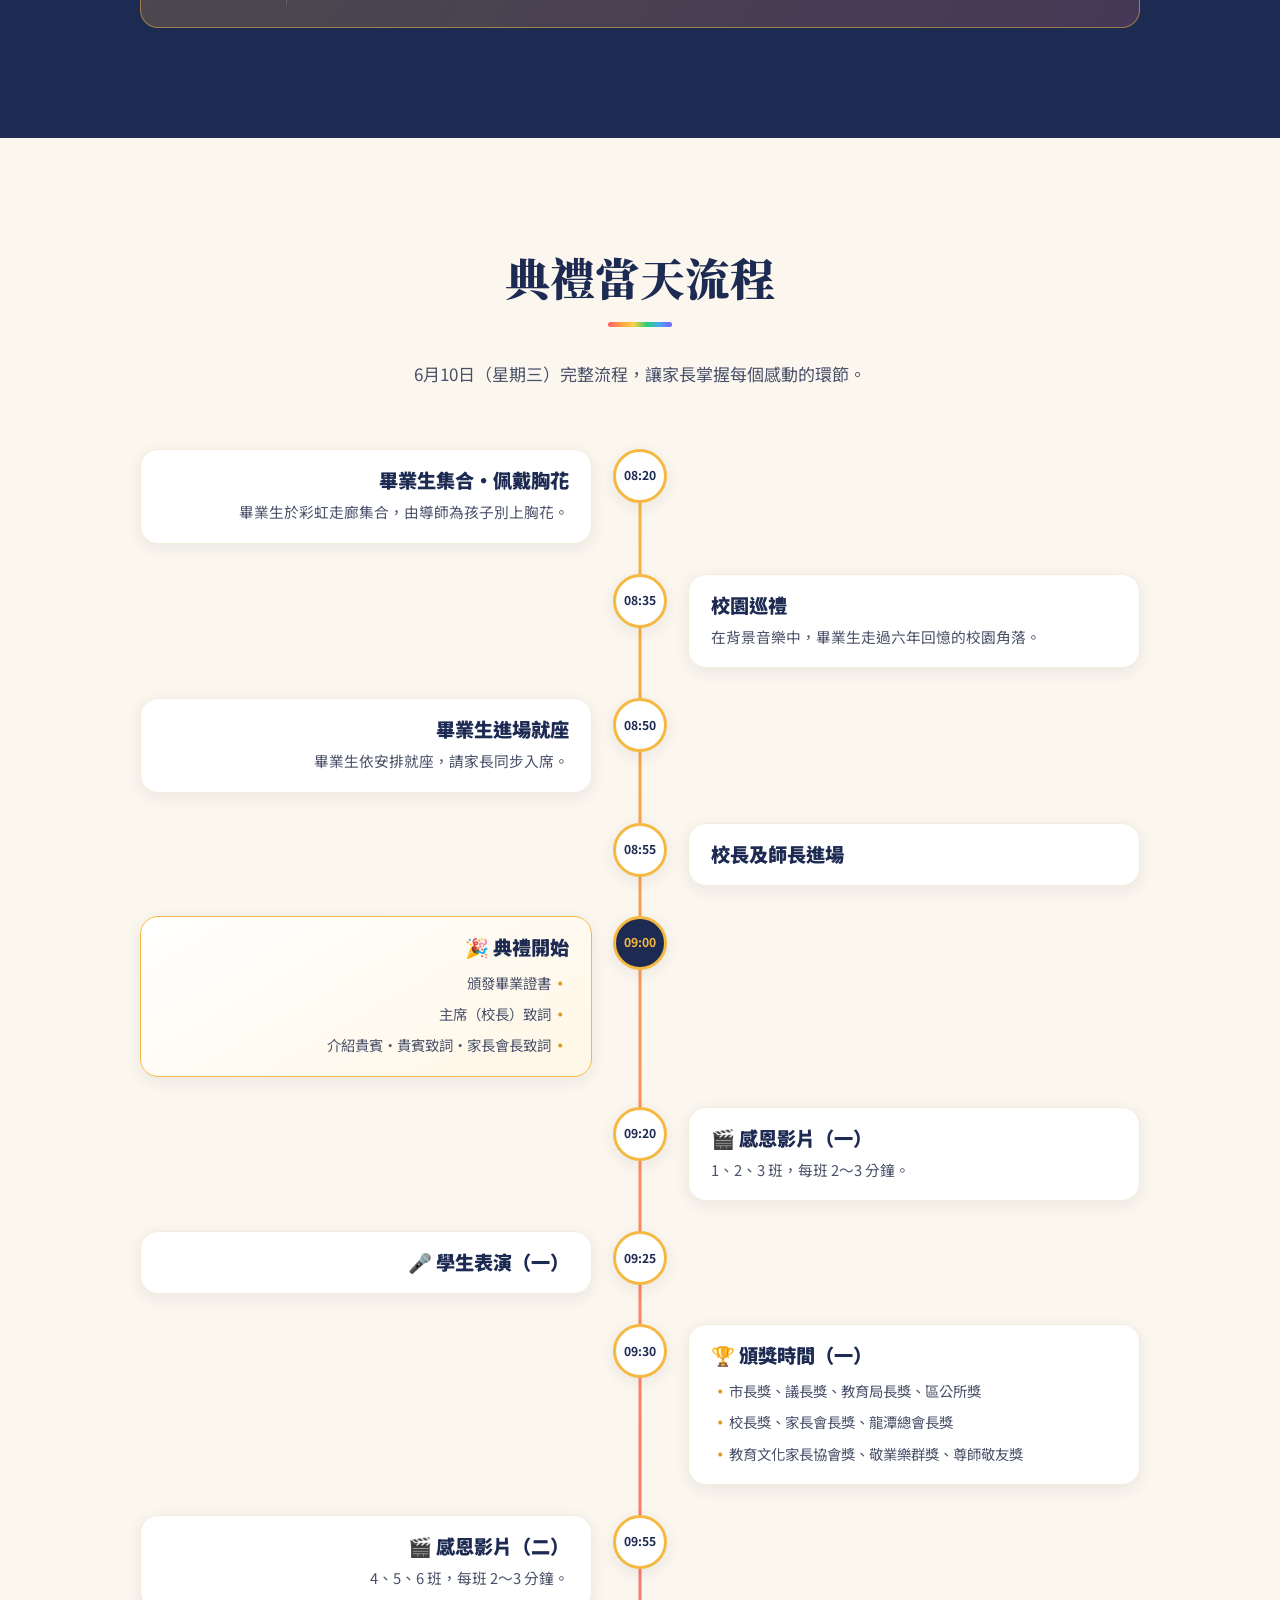
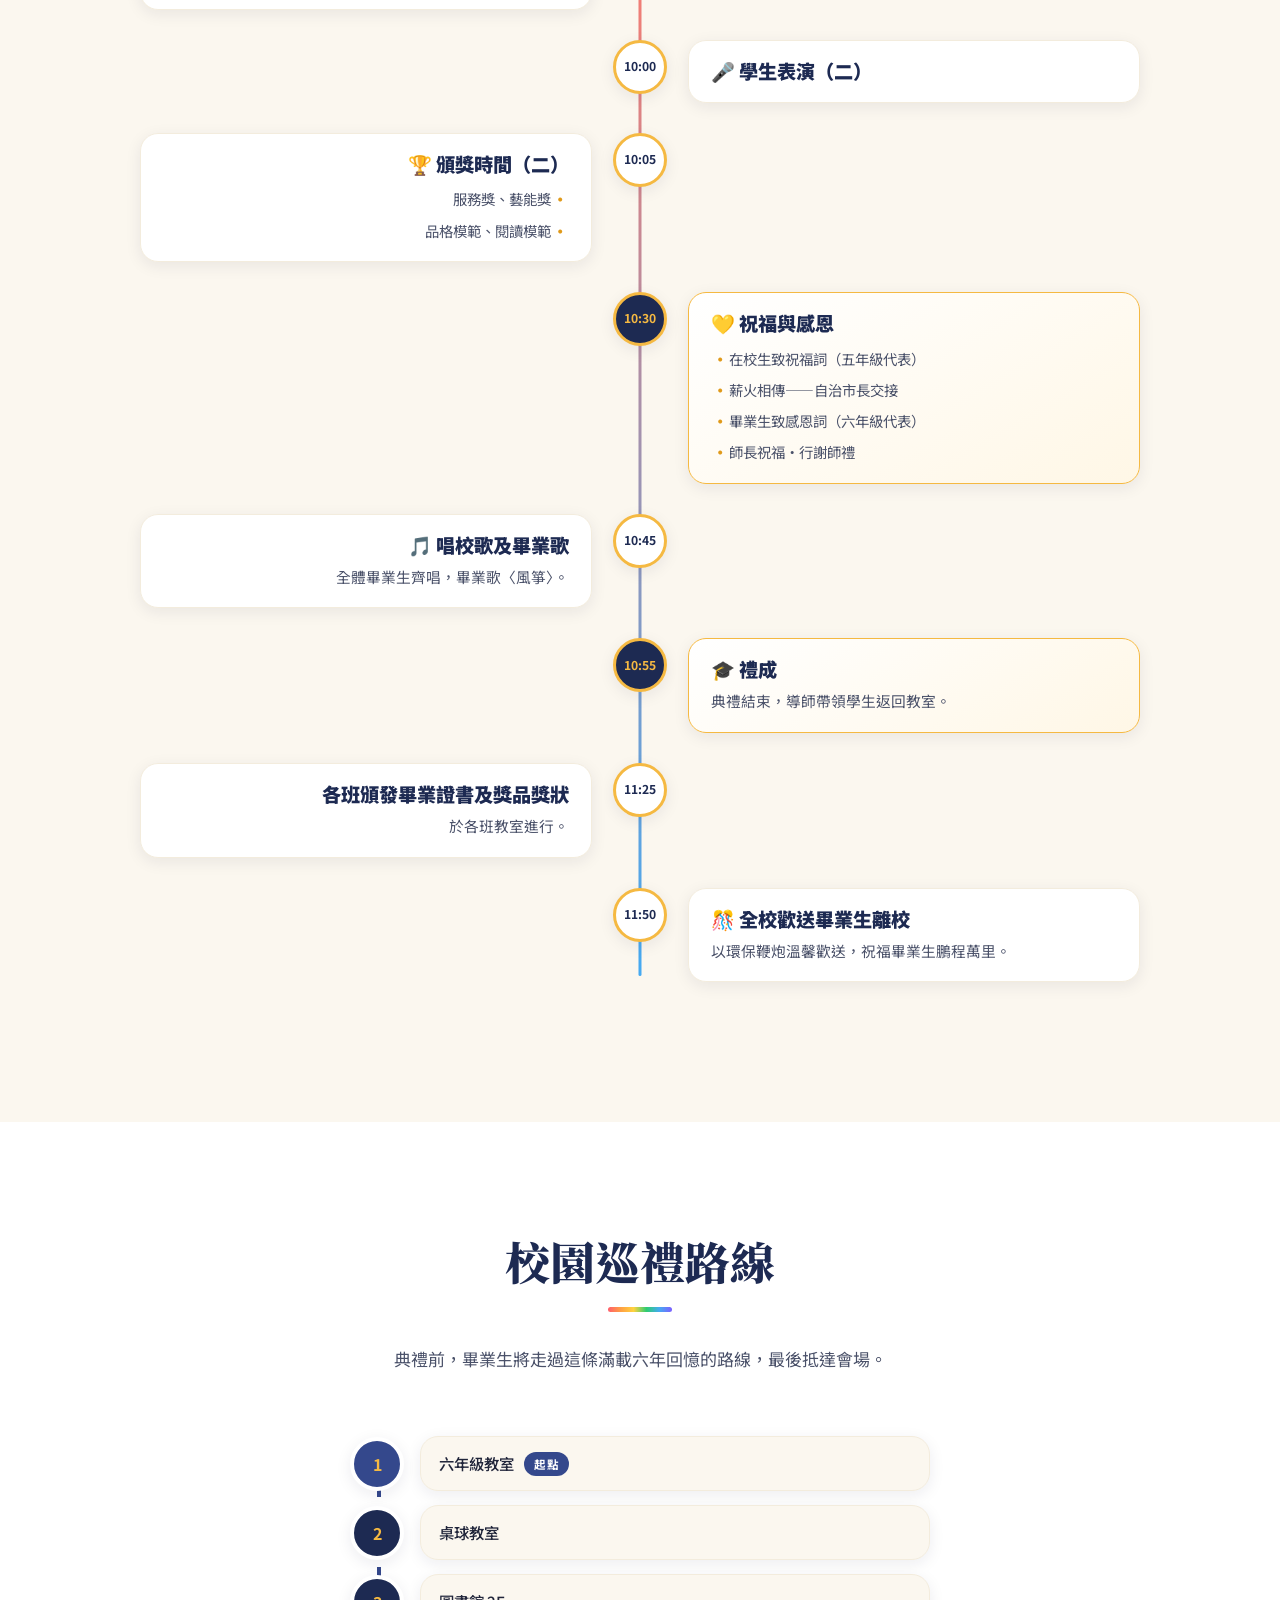
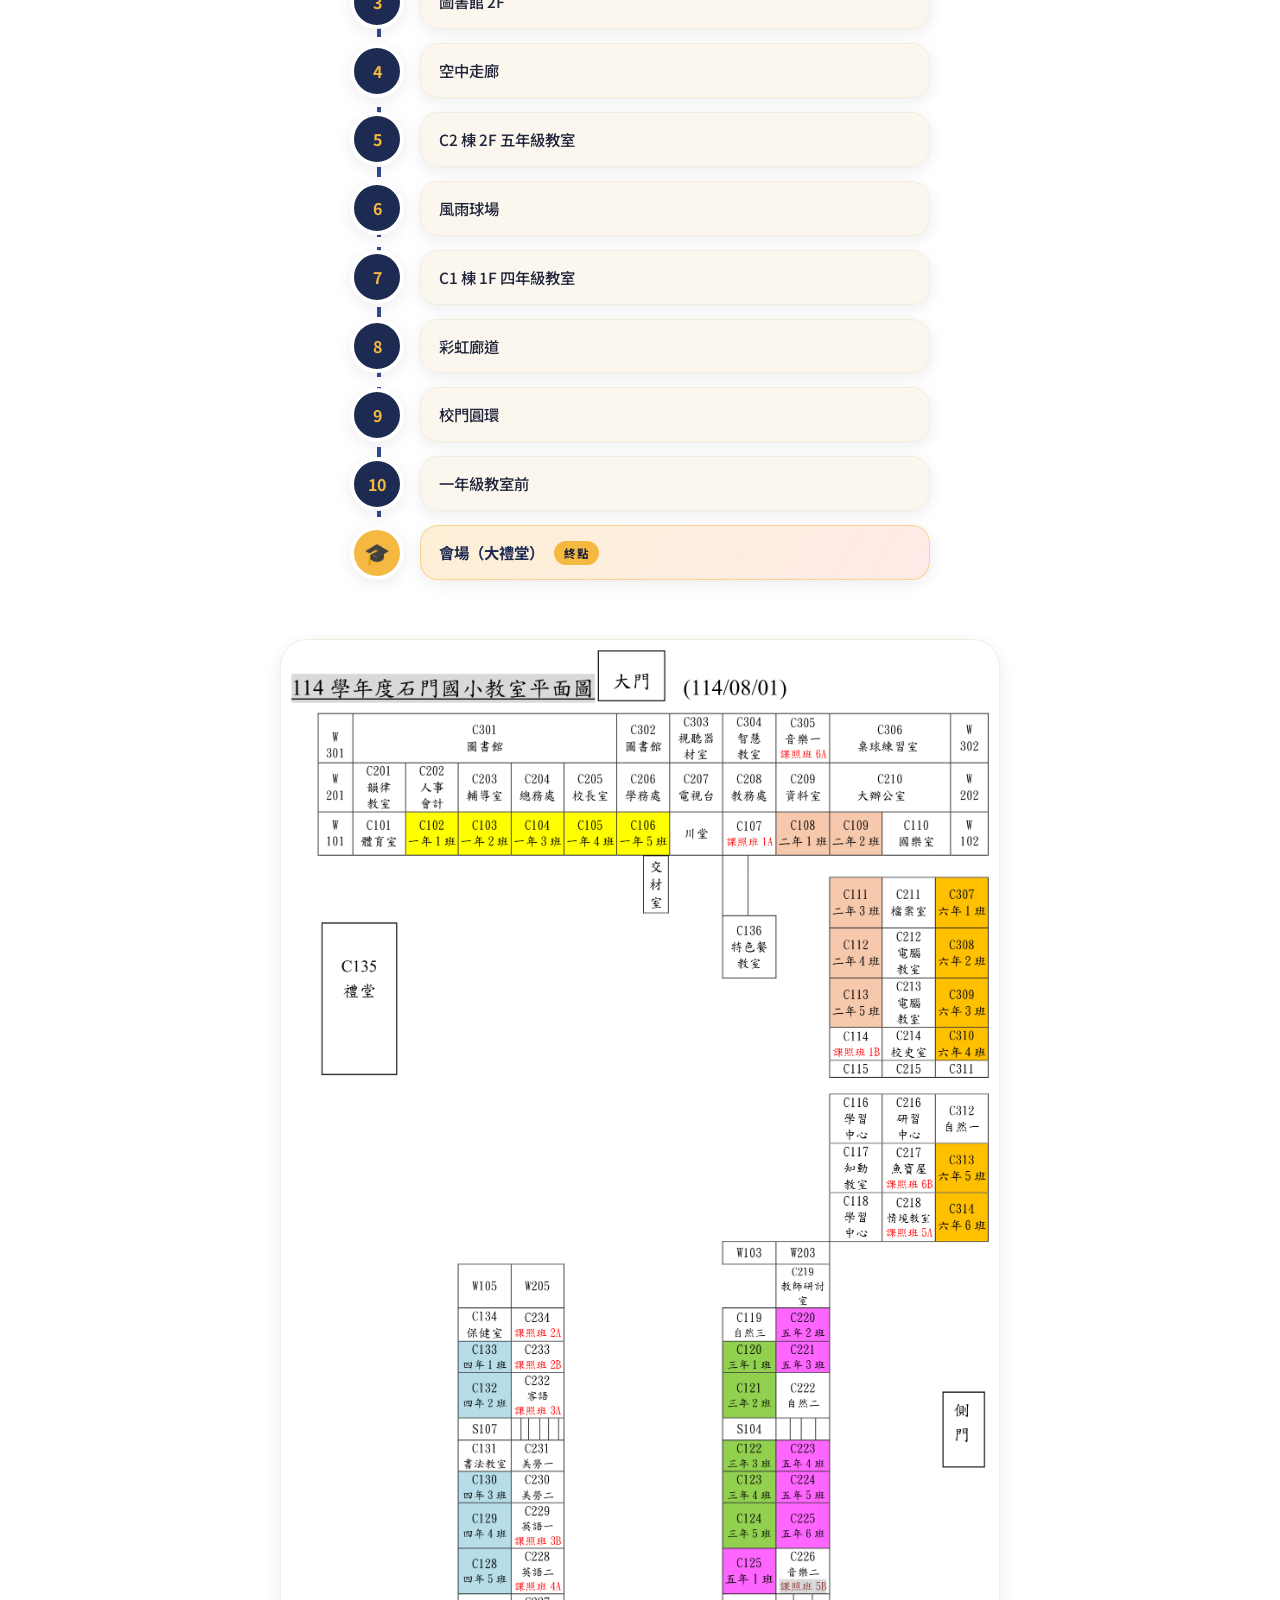
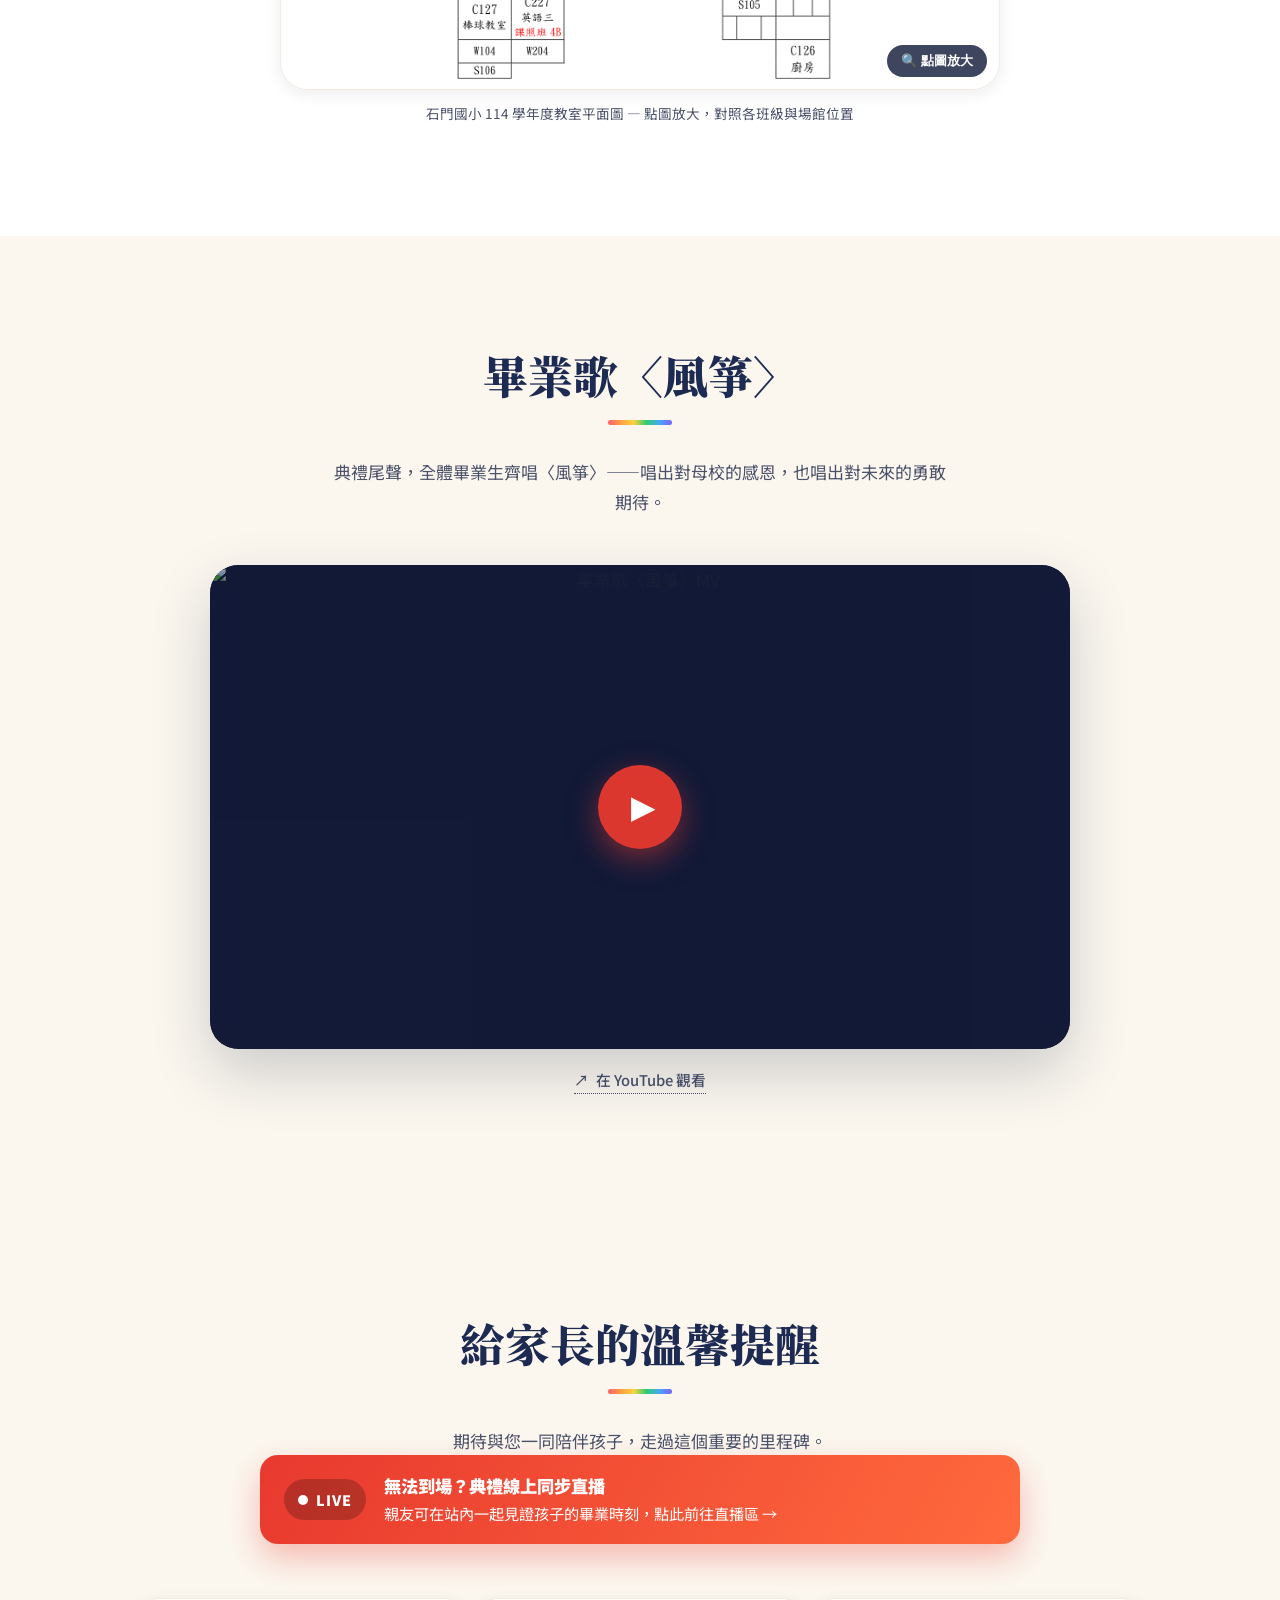
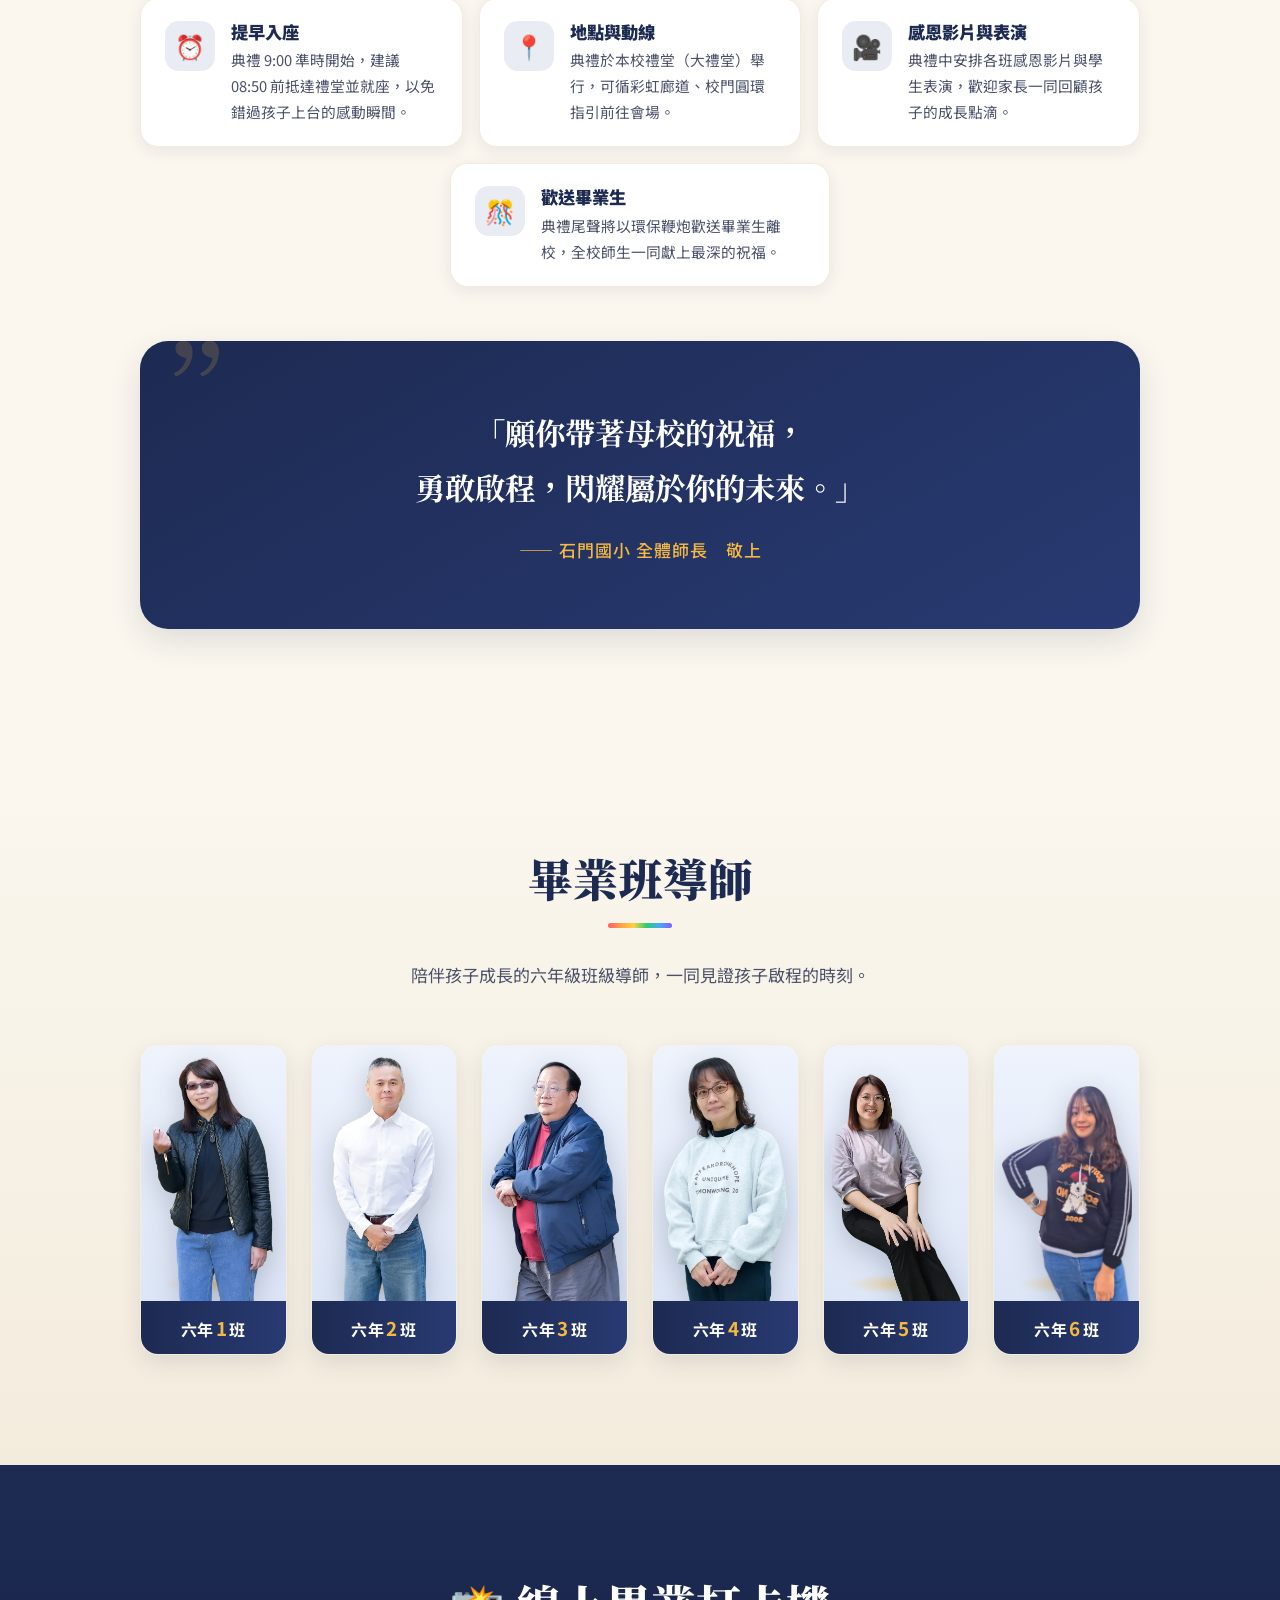
==== commit 2f58cc35: "🎬 紀錄影片成果換正式版：完整活動紀錄改用重編 4K（51izmIQX4rQ） 原 30GB/63Mbps 母檔在 YouTube 卡處理 14 小時，重編成 18GB/38Mbps 的 建議規格後順" ====
--- a/index.html
+++ b/index.html
@@ -28,8 +28,8 @@
   <meta property="og:url" content="https://cagoooo.github.io/smes-graduation-103/" />
   <meta property="og:title" content="石門國小 第103屆畢業典禮｜啟程・感恩・祝福" />
   <meta property="og:description" content="第103屆畢業典禮圓滿落幕 🎓 感謝滿滿的祝福與陪伴 — 點進來看典禮回放、祝福牆與打卡照，一起回味孩子們啟程的時刻。" />
-  <meta property="og:image" content="https://cagoooo.github.io/smes-graduation-103/assets/og-cover.png?v=1.22.3" />
-  <meta property="og:image:secure_url" content="https://cagoooo.github.io/smes-graduation-103/assets/og-cover.png?v=1.22.3" />
+  <meta property="og:image" content="https://cagoooo.github.io/smes-graduation-103/assets/og-cover.png?v=1.23.0" />
+  <meta property="og:image:secure_url" content="https://cagoooo.github.io/smes-graduation-103/assets/og-cover.png?v=1.23.0" />
   <meta property="og:image:type" content="image/png" />
   <meta property="og:image:width" content="1200" />
   <meta property="og:image:height" content="630" />
@@ -40,7 +40,7 @@
   <meta name="twitter:card" content="summary_large_image" />
   <meta name="twitter:title" content="石門國小 第103屆畢業典禮｜啟程・感恩・祝福" />
   <meta name="twitter:description" content="第103屆畢業典禮圓滿落幕 🎓 感謝滿滿的祝福與陪伴 — 點進來看典禮回放、祝福牆與打卡照，一起回味孩子們啟程的時刻。" />
-  <meta name="twitter:image" content="https://cagoooo.github.io/smes-graduation-103/assets/og-cover.png?v=1.22.3" />
+  <meta name="twitter:image" content="https://cagoooo.github.io/smes-graduation-103/assets/og-cover.png?v=1.23.0" />
 
   <!-- Favicon / 圖示（石門校徽） -->
   <link rel="icon" href="favicon.ico" sizes="any" />
@@ -88,7 +88,7 @@
   <link rel="preconnect" href="https://fonts.gstatic.com" crossorigin />
   <link href="https://fonts.googleapis.com/css2?family=Noto+Sans+TC:wght@400;500;700;900&family=Noto+Serif+TC:wght@700;900&display=swap" rel="stylesheet" />
 
-  <link rel="stylesheet" href="styles.css?v=1.22.3" />
+  <link rel="stylesheet" href="styles.css?v=1.23.0" />
 </head>
 <body>
   <!-- 跳到主內容（無障礙） -->
@@ -257,7 +257,7 @@
           </div>
 
           <div class="live-embed" id="liveEmbed">
-            <img class="live-embed__poster" src="assets/teachers-group.png?v=1.22.3" alt="石門國小第103屆畢業典禮直播・六班導師大集合" loading="lazy" decoding="async" />
+            <img class="live-embed__poster" src="assets/teachers-group.png?v=1.23.0" alt="石門國小第103屆畢業典禮直播・六班導師大集合" loading="lazy" decoding="async" />
             <button class="live-embed__play" id="liveEmbedPlay" type="button" aria-label="播放典禮直播">
               <span class="live-embed__play-ico" aria-hidden="true">▶</span>
             </button>
@@ -286,7 +286,7 @@
           </div>
 
           <div class="live-embed" id="recapEmbed">
-            <img class="live-embed__poster" src="https://i.ytimg.com/vi/0BLQQ1D0pbM/maxresdefault.jpg" onerror="this.onerror=null;this.src='https://i.ytimg.com/vi/0BLQQ1D0pbM/hqdefault.jpg';" alt="第103屆畢業典禮完整活動紀錄影片（4K）" loading="lazy" decoding="async" />
+            <img class="live-embed__poster" src="https://i.ytimg.com/vi/51izmIQX4rQ/maxresdefault.jpg" onerror="this.onerror=null;this.src='https://i.ytimg.com/vi/51izmIQX4rQ/hqdefault.jpg';" alt="第103屆畢業典禮完整活動紀錄影片（4K）" loading="lazy" decoding="async" />
             <button class="live-embed__play" id="recapEmbedPlay" type="button" aria-label="播放完整活動紀錄影片">
               <span class="live-embed__play-ico" aria-hidden="true">▶</span>
             </button>
@@ -294,7 +294,7 @@
 
           <p class="recap-chapters">畢業生巡禮進場 → 頒發畢業證書 → 感恩獻花 → 英語歌曲表演 → 校歌・畢業歌 → 學生離校・全校歡送</p>
 
-          <a class="song-stage__external" href="https://youtu.be/0BLQQ1D0pbM" target="_blank" rel="noopener noreferrer">
+          <a class="song-stage__external" href="https://youtu.be/51izmIQX4rQ" target="_blank" rel="noopener noreferrer">
             <span aria-hidden="true">↗</span> 在 YouTube 觀看（支援章節跳轉）
           </a>
         </div>
@@ -889,6 +889,6 @@
     </div>
   </div>
 
-  <script src="script.js?v=1.22.3"></script>
+  <script src="script.js?v=1.23.0"></script>
 </body>
 </html>
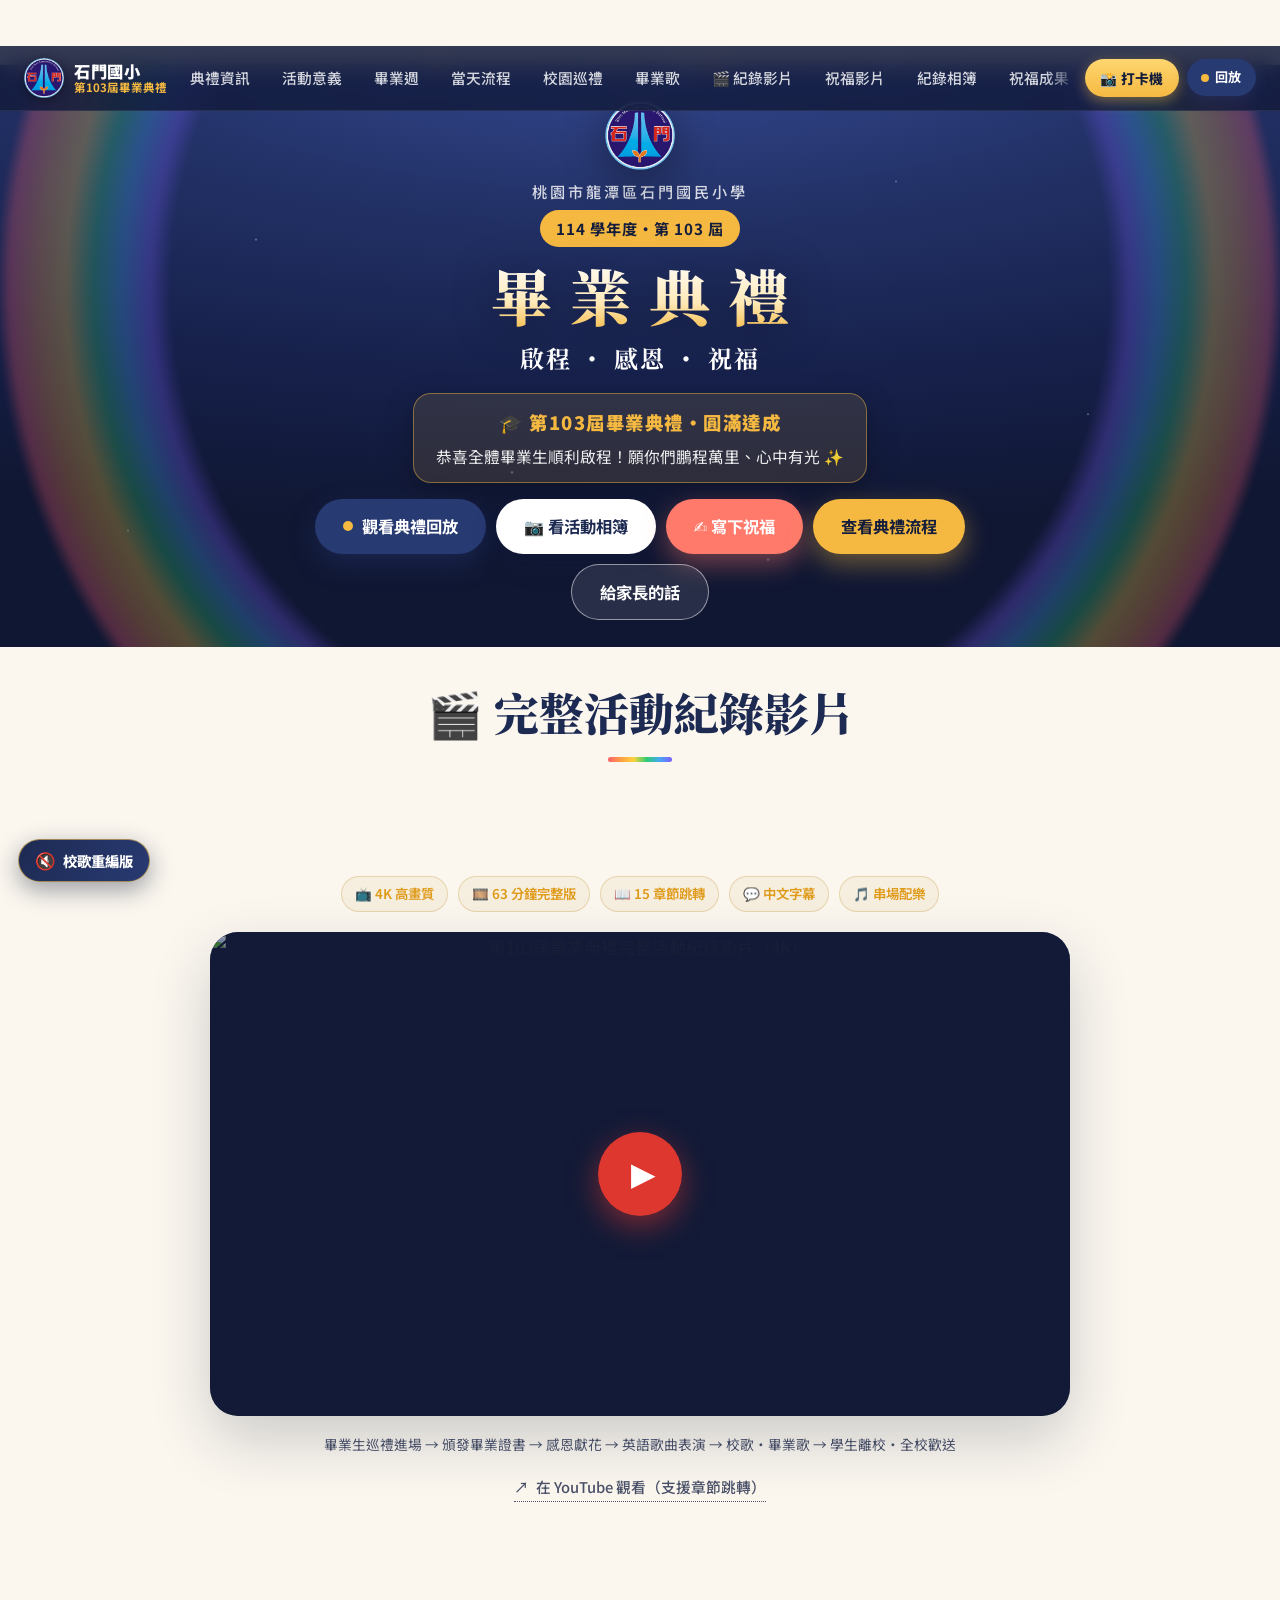
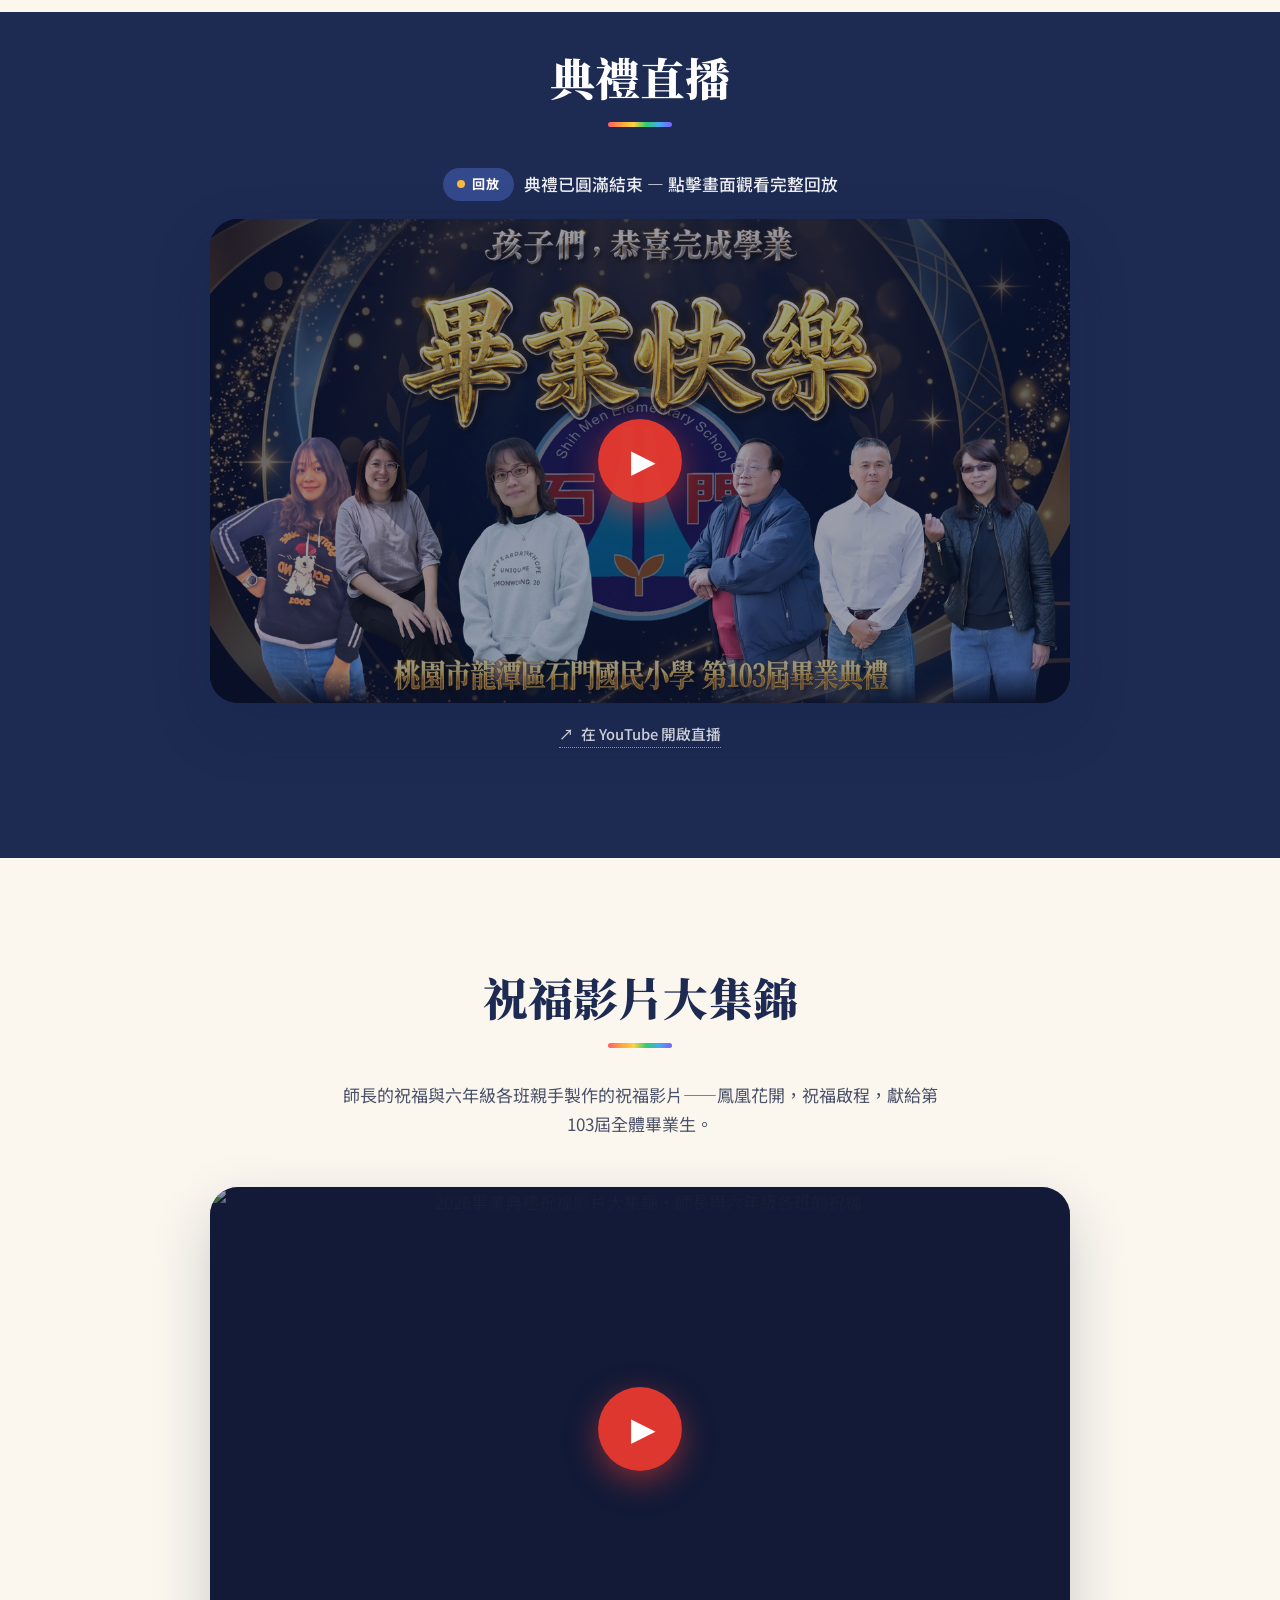
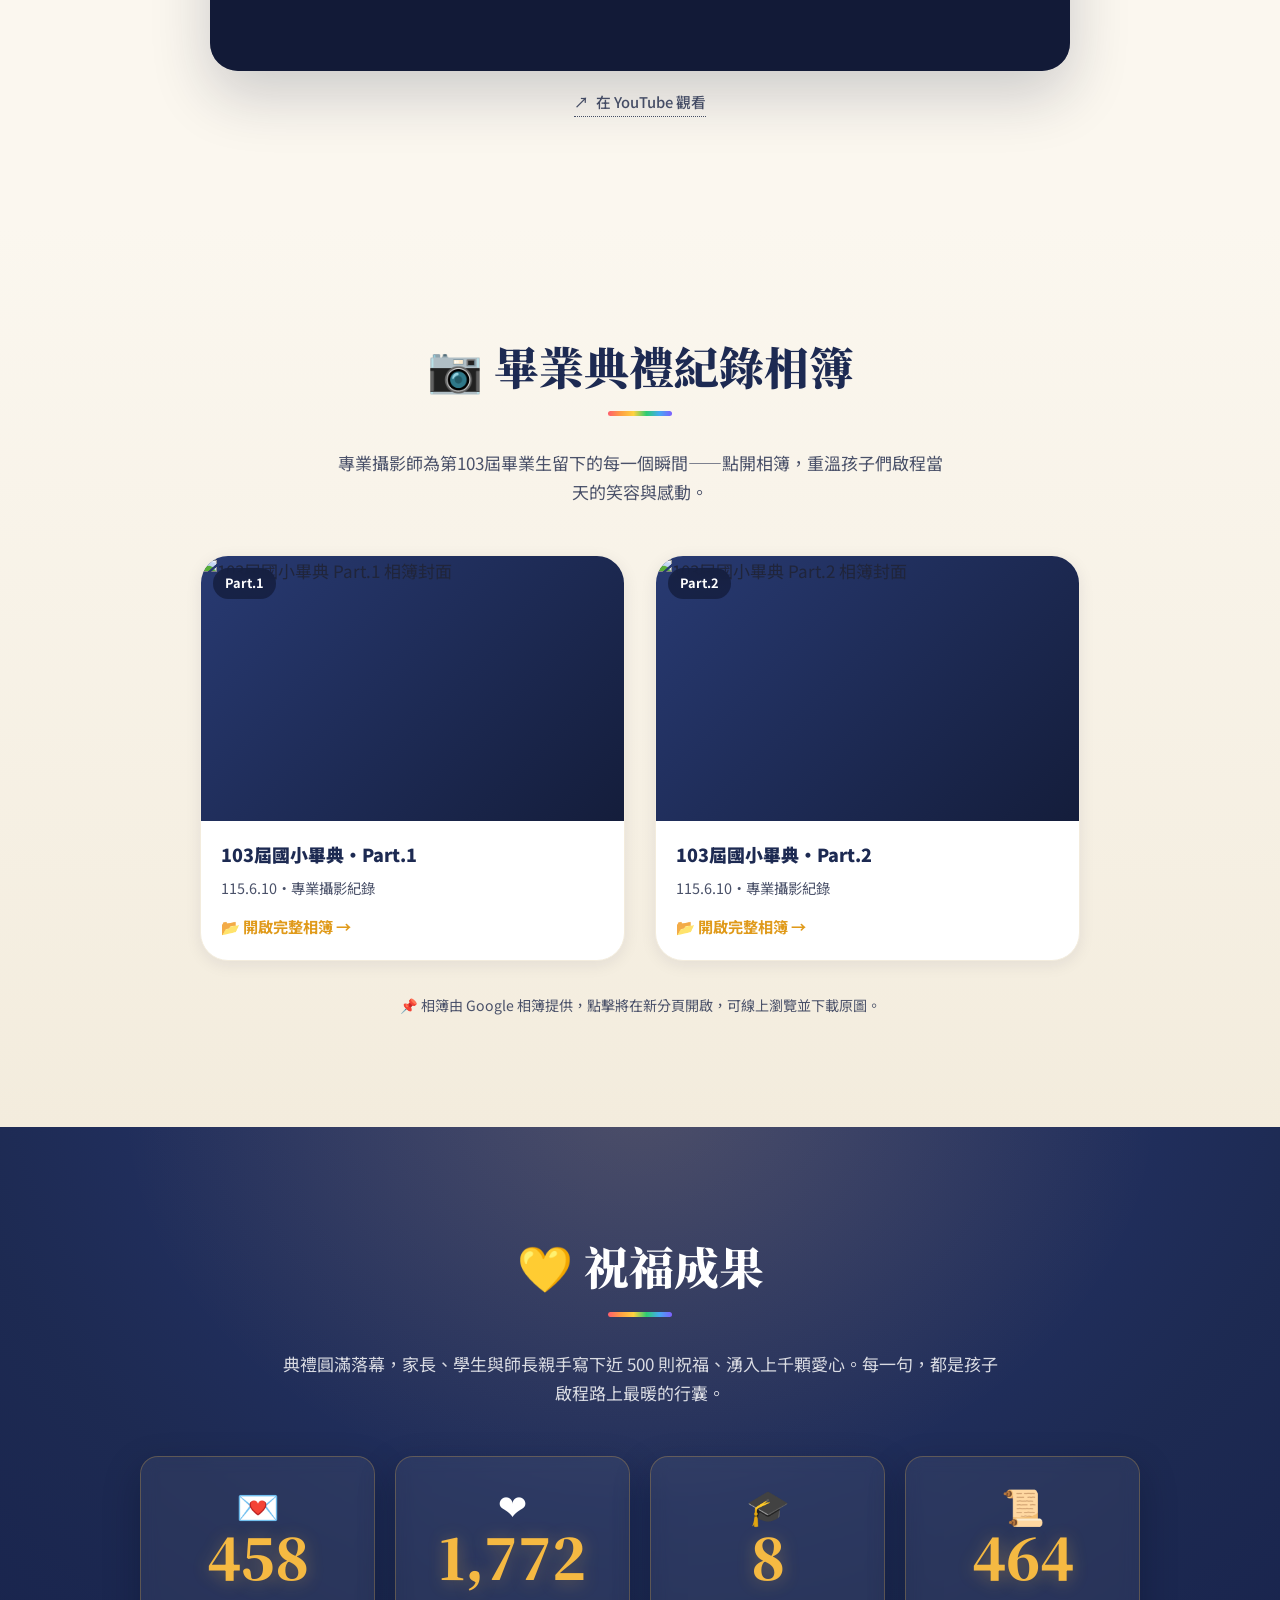
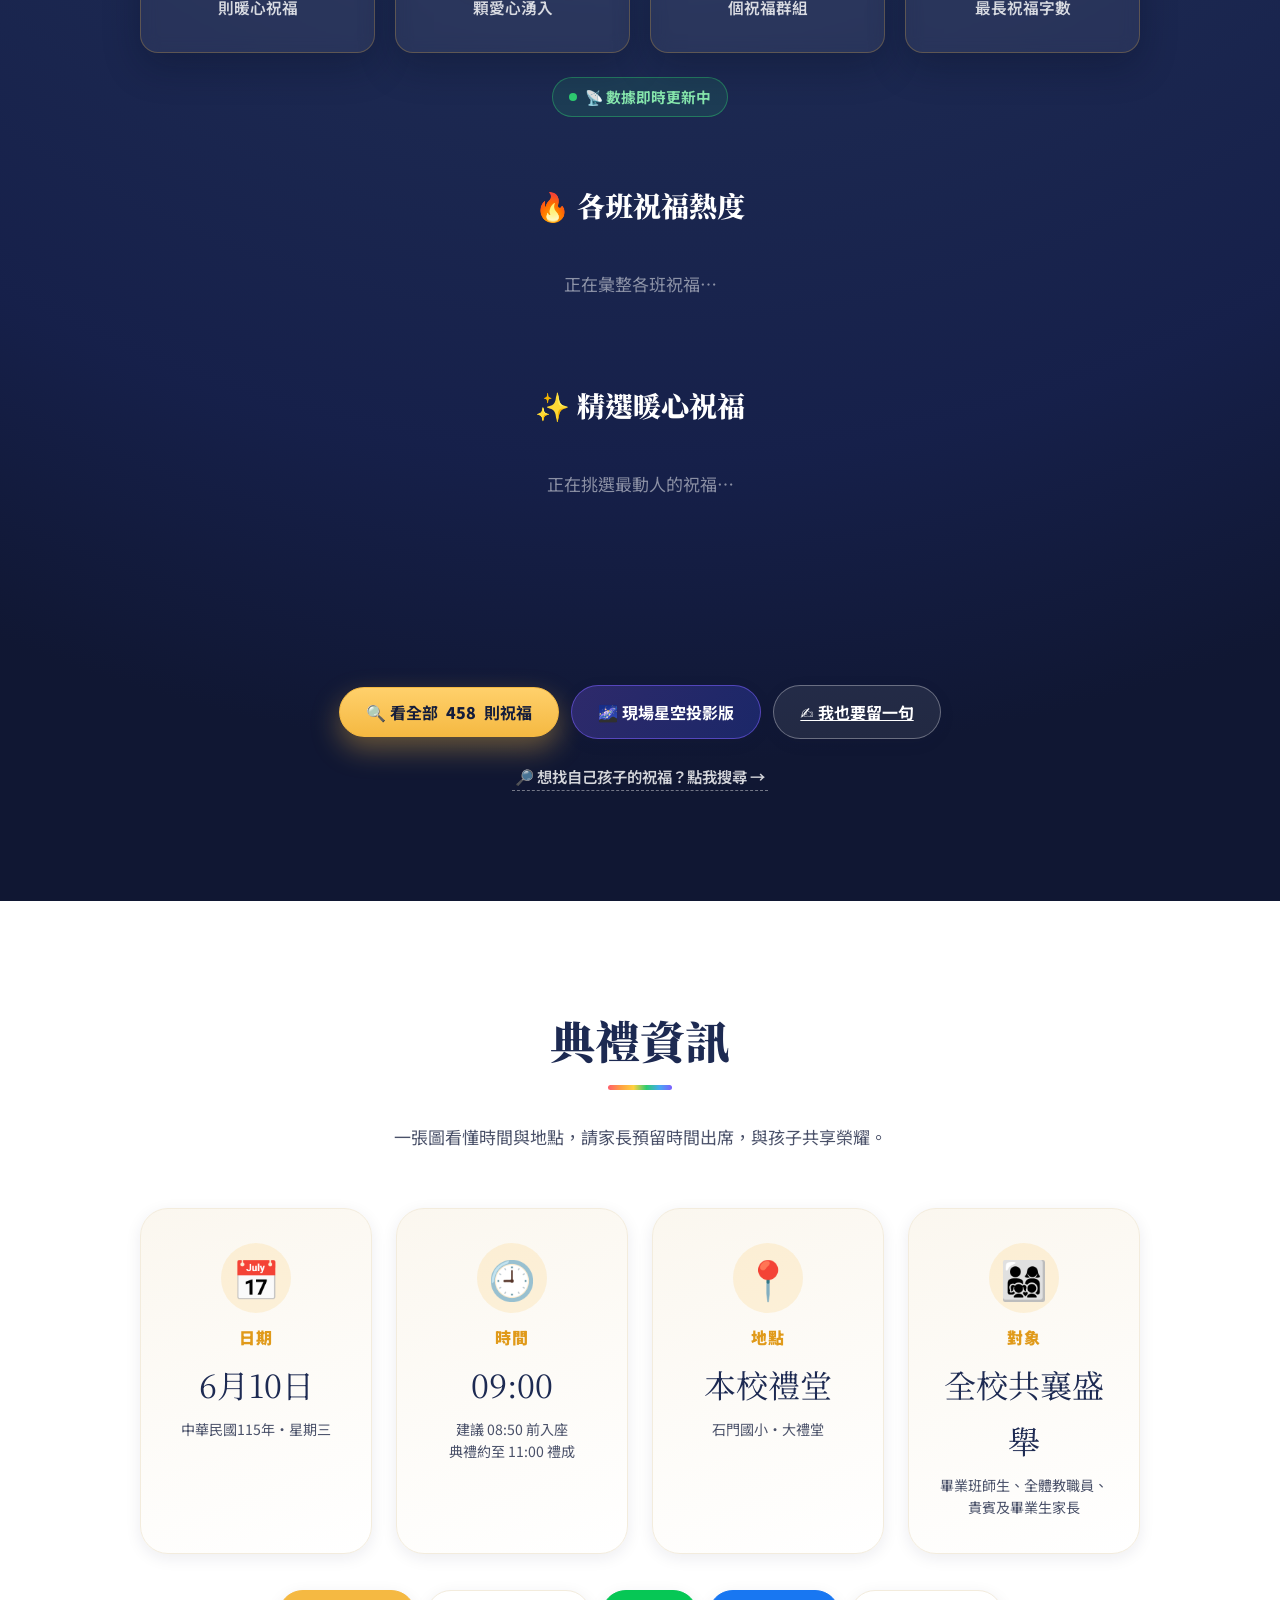
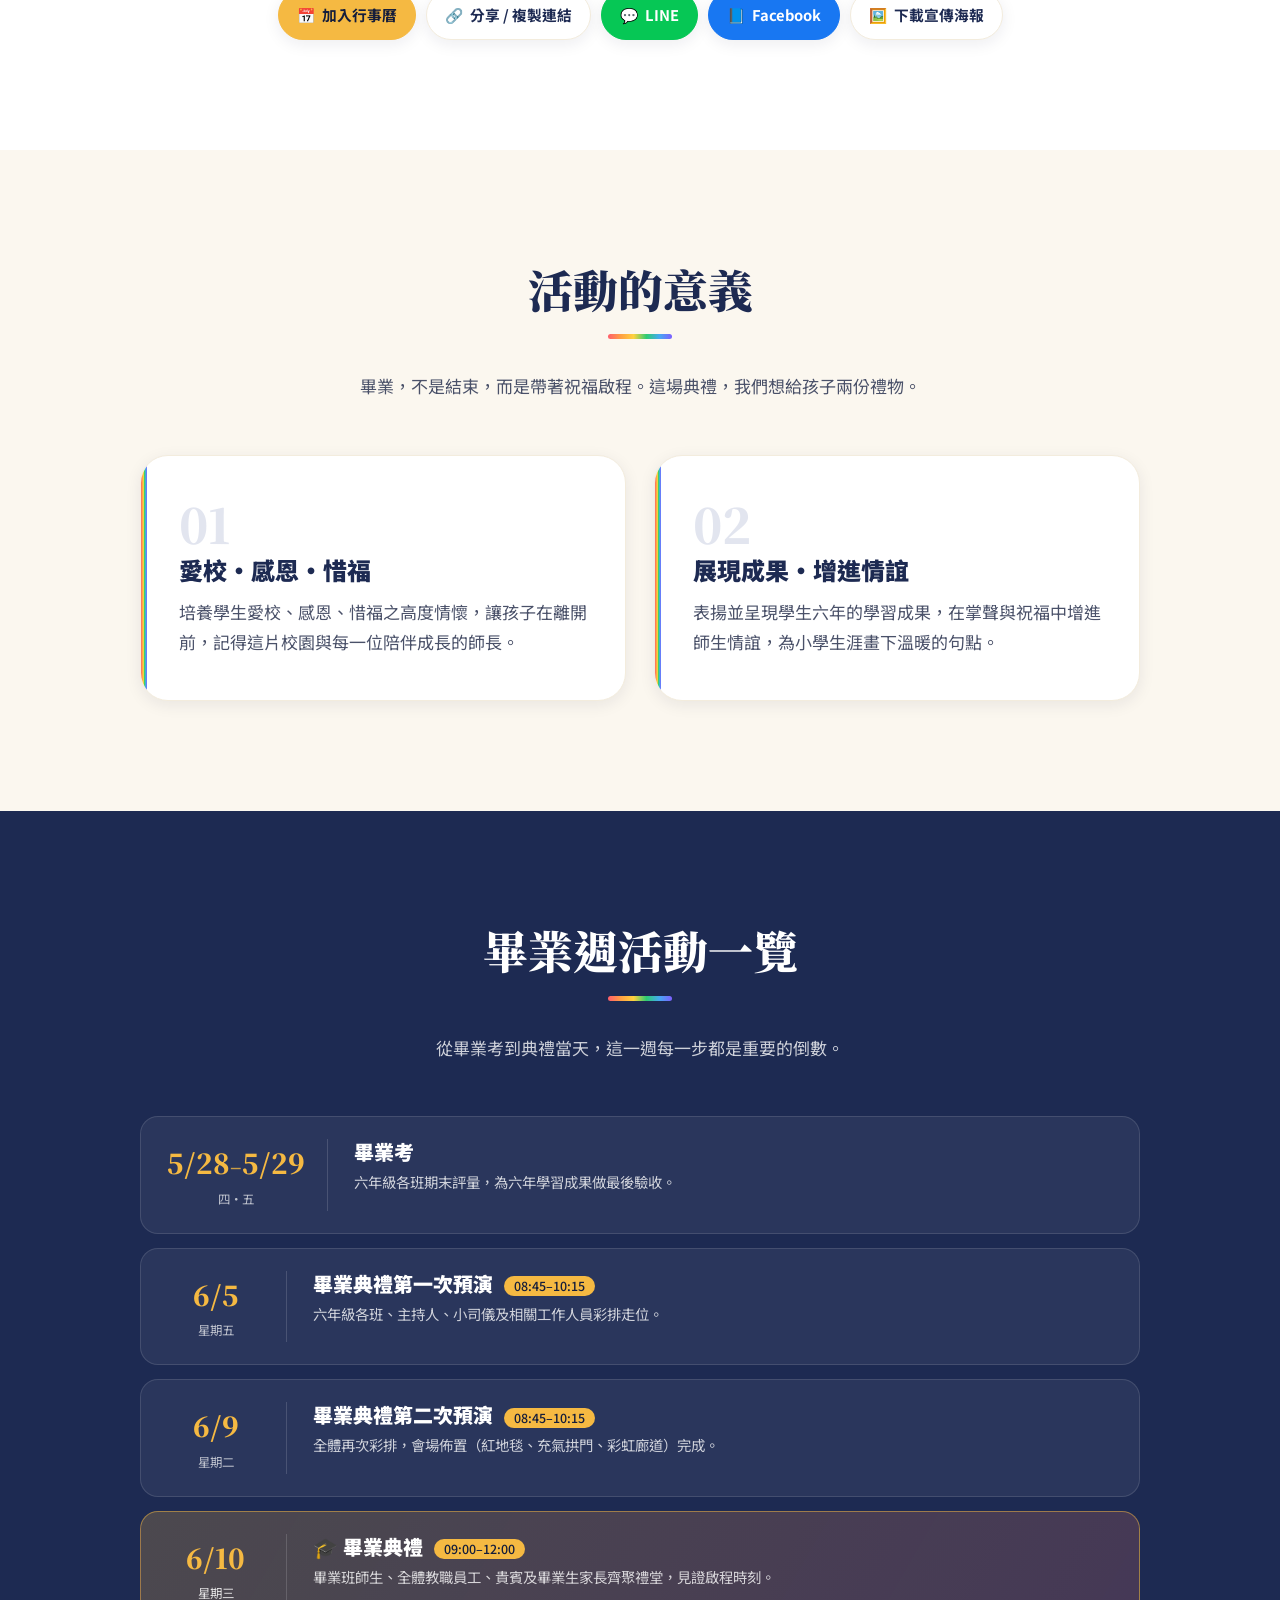
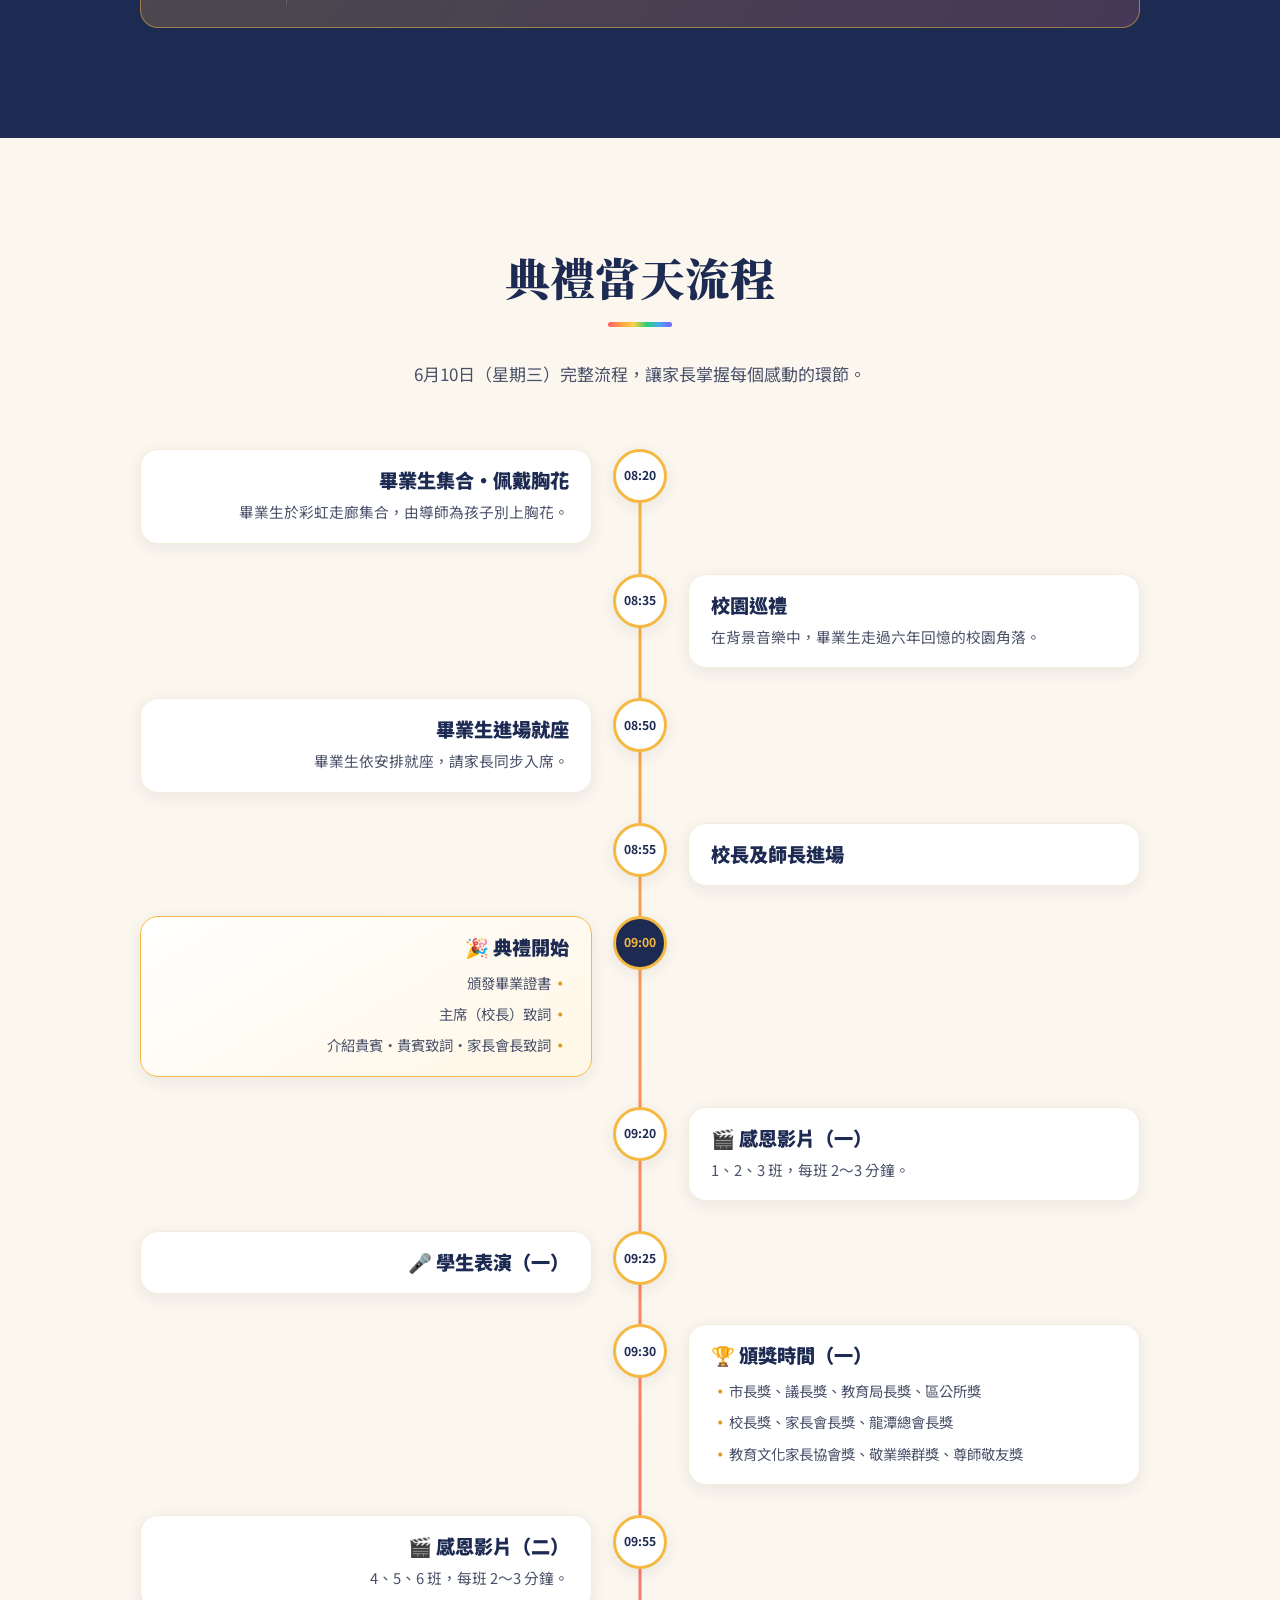
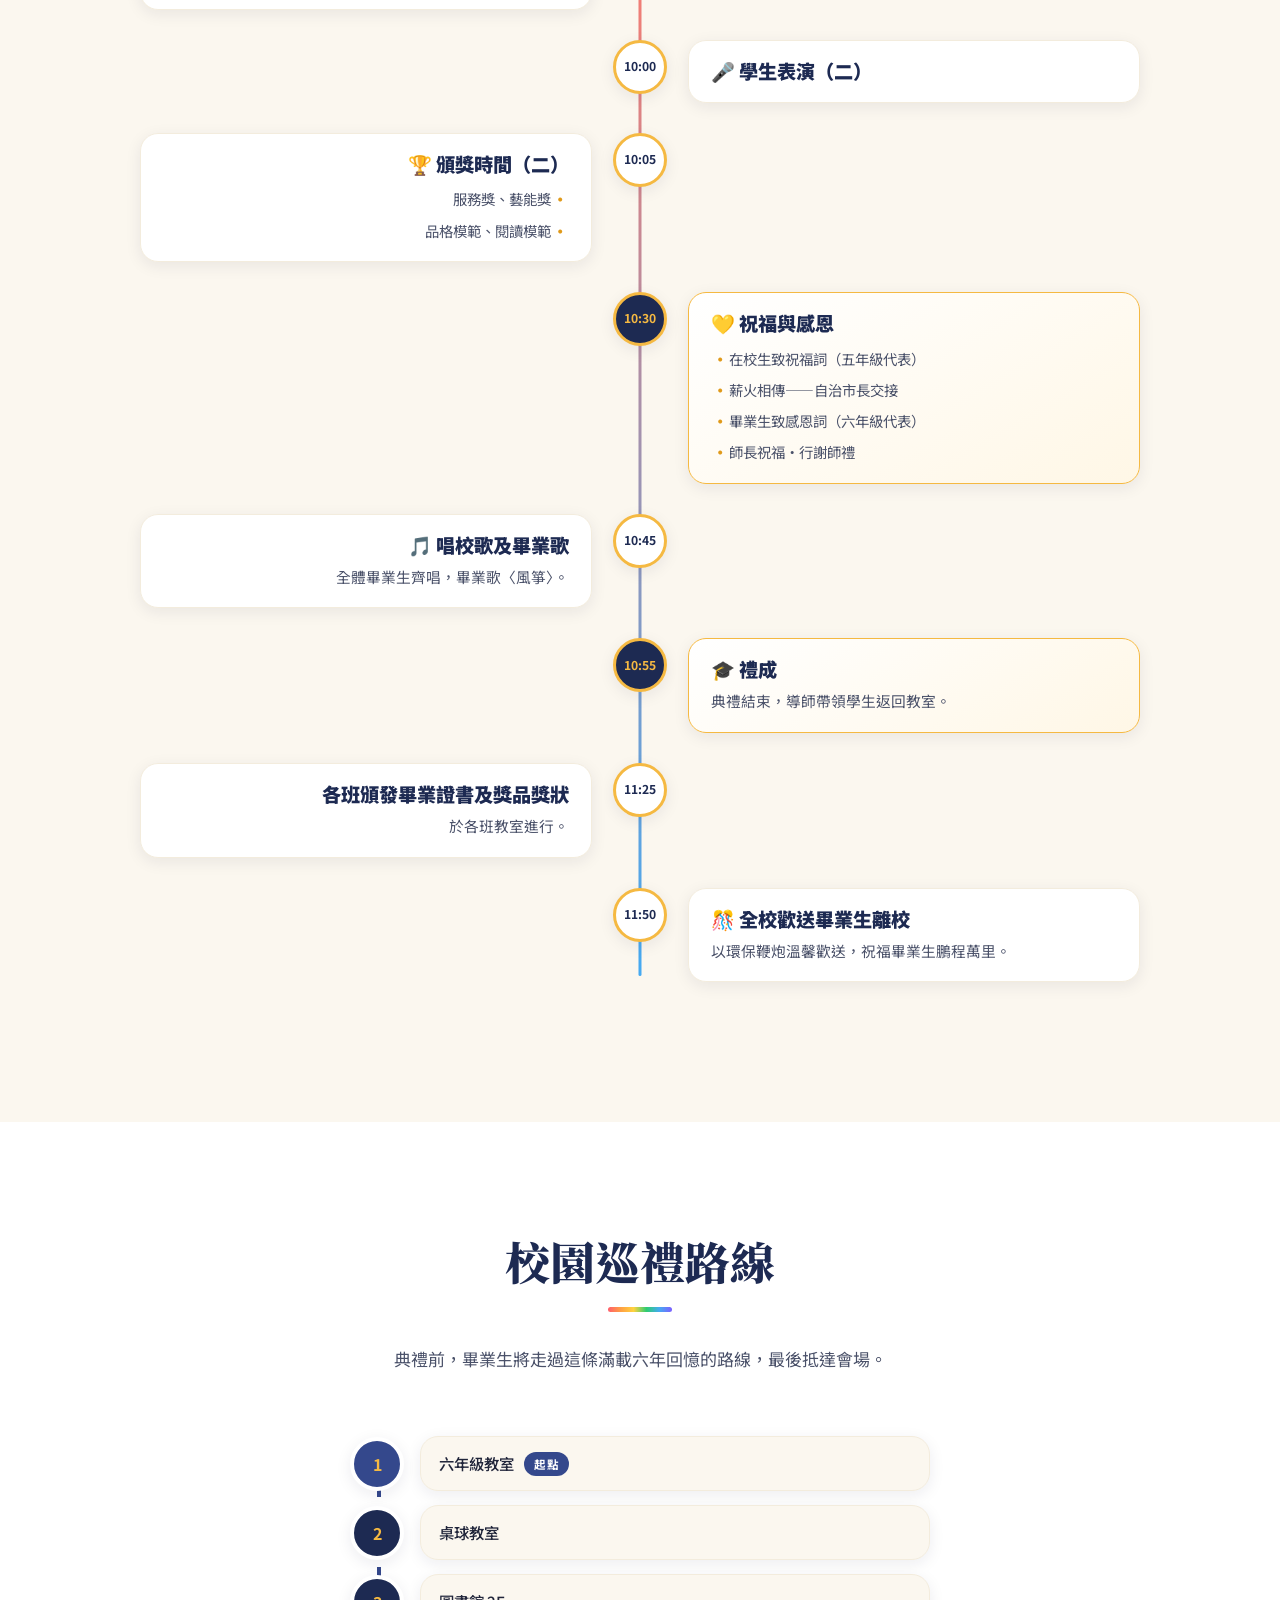
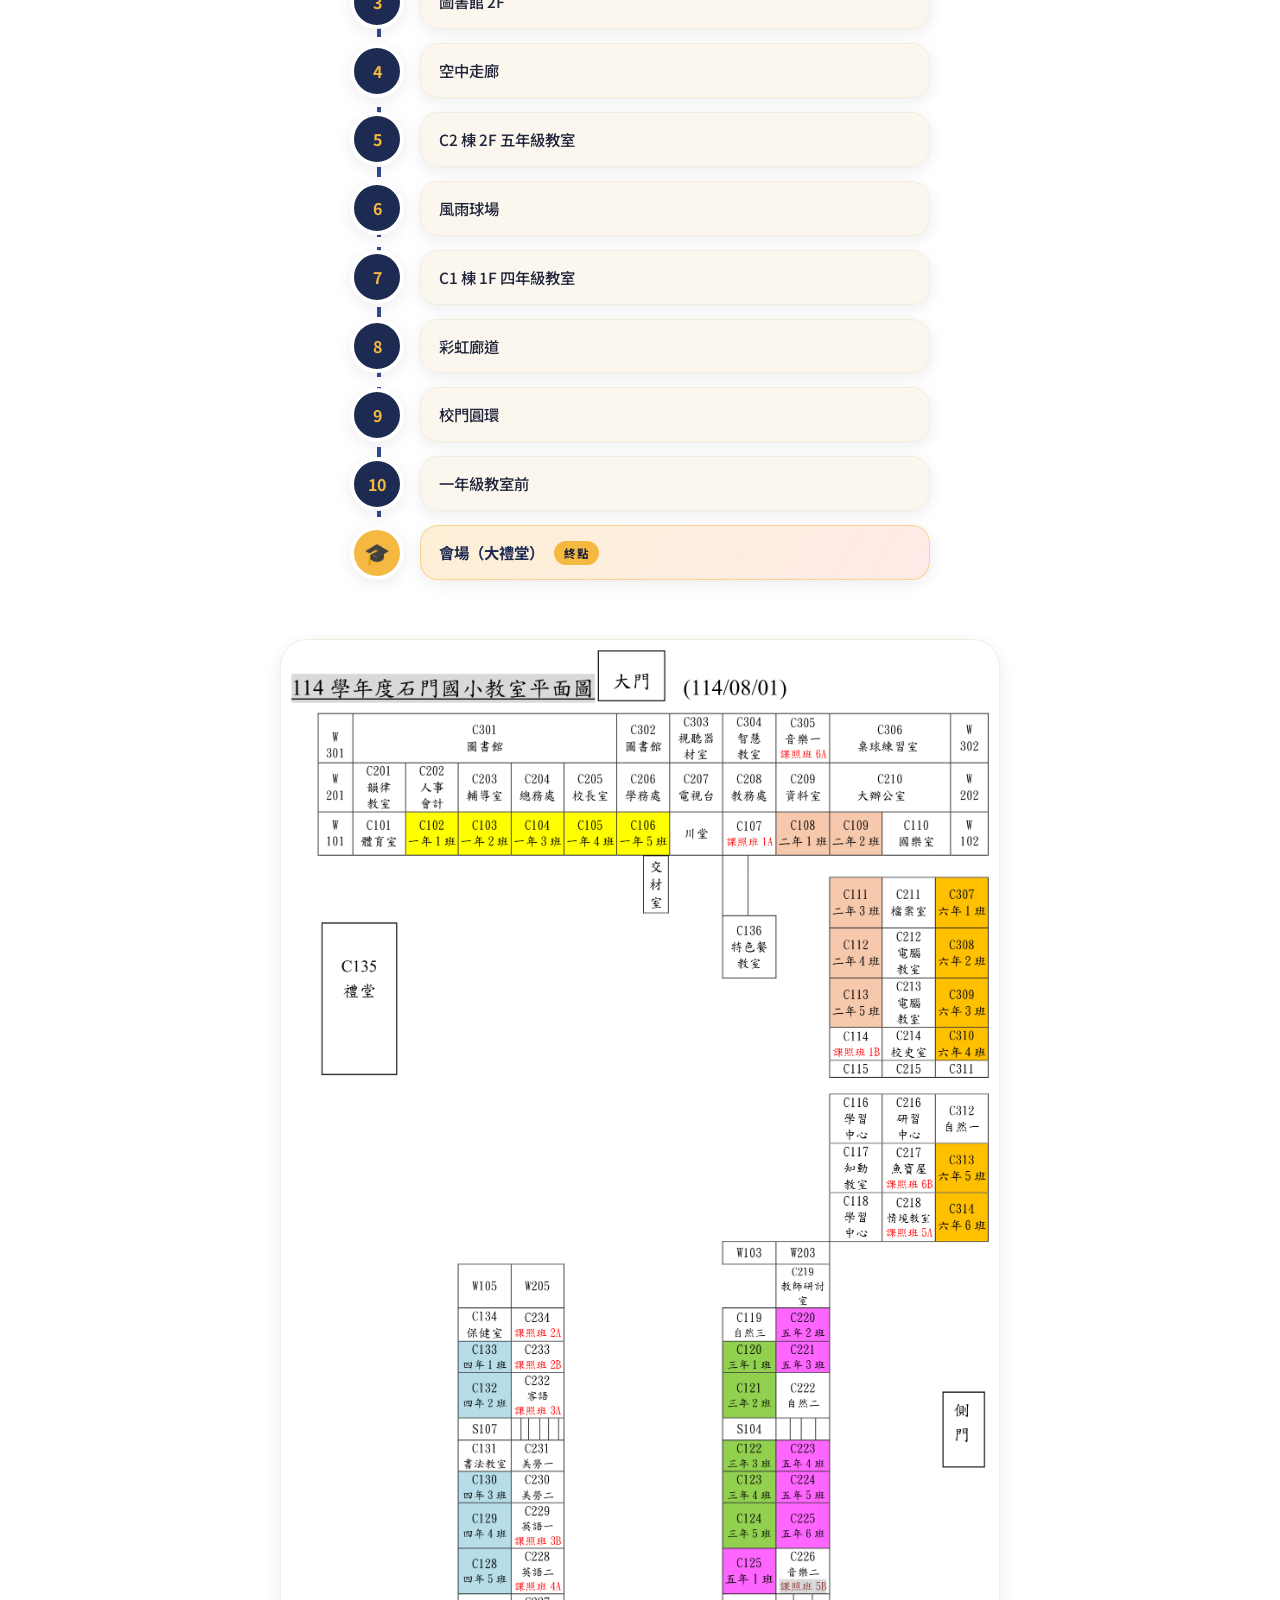
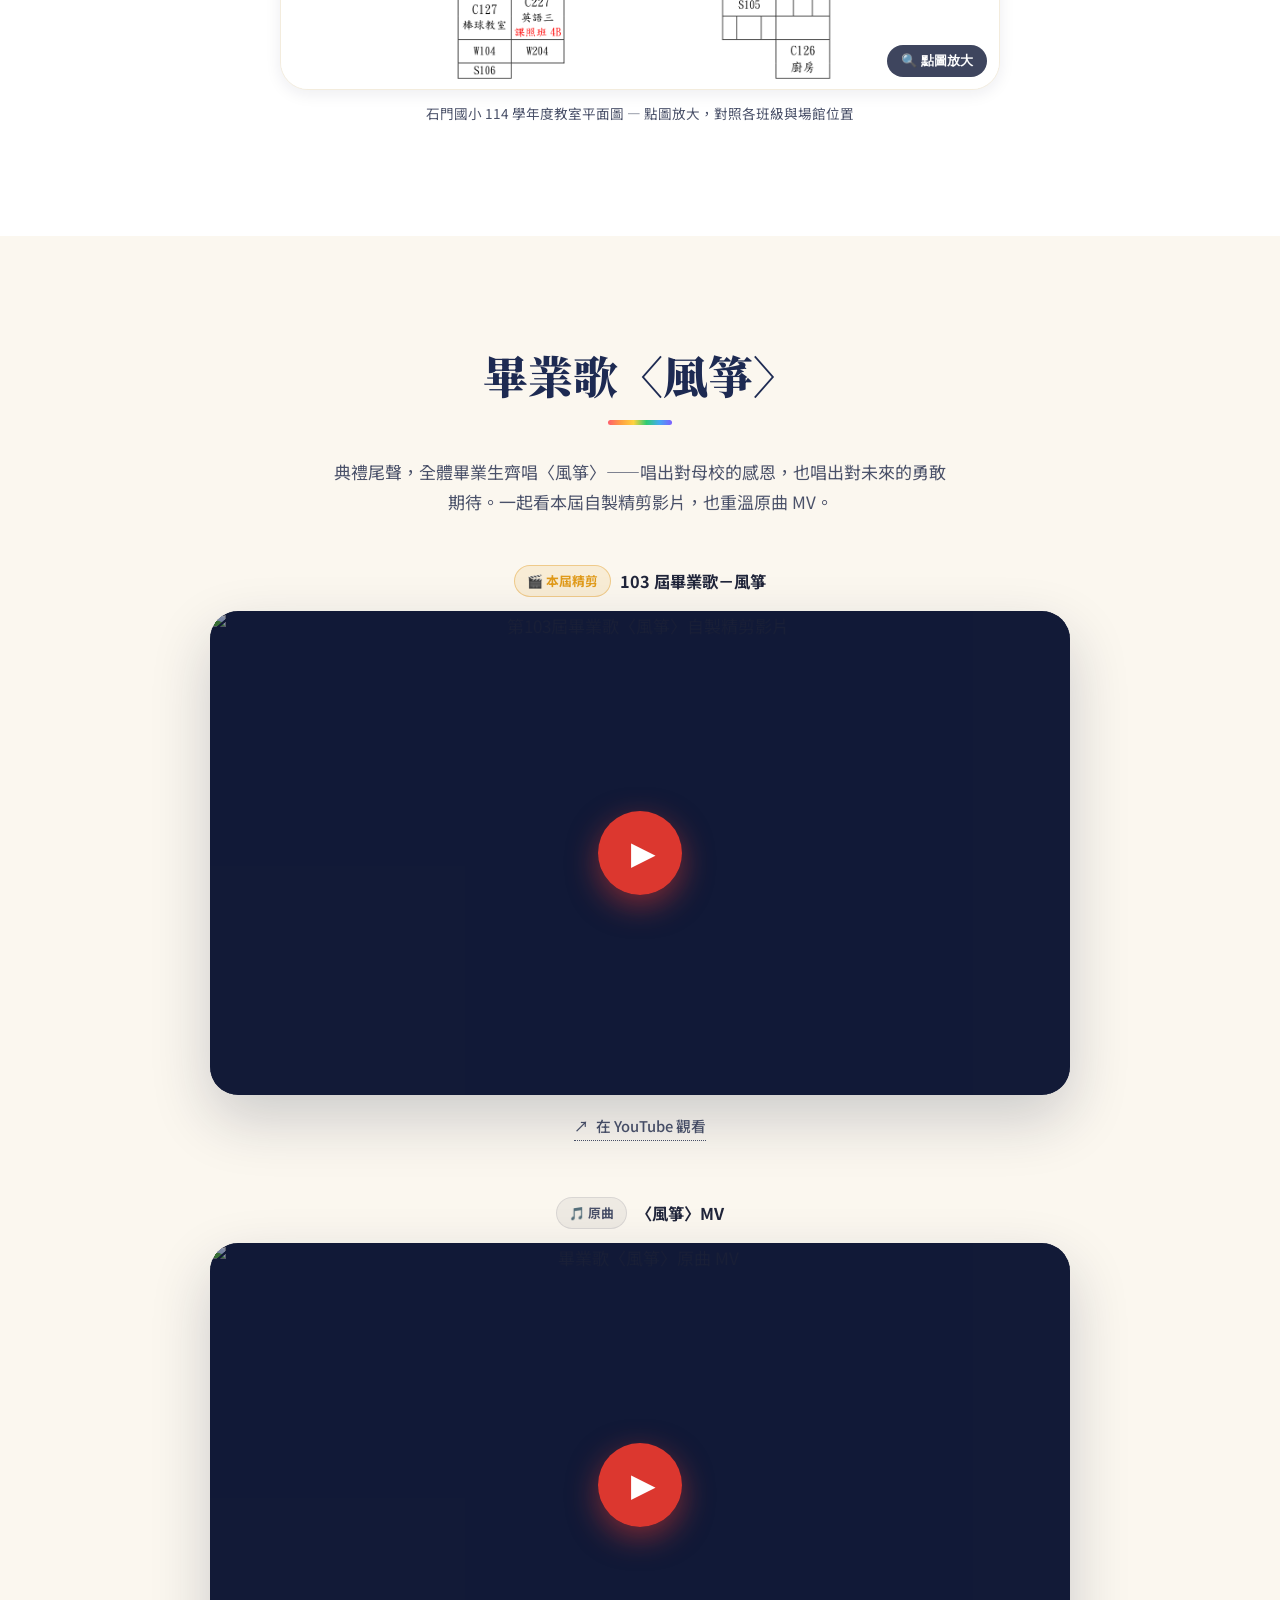
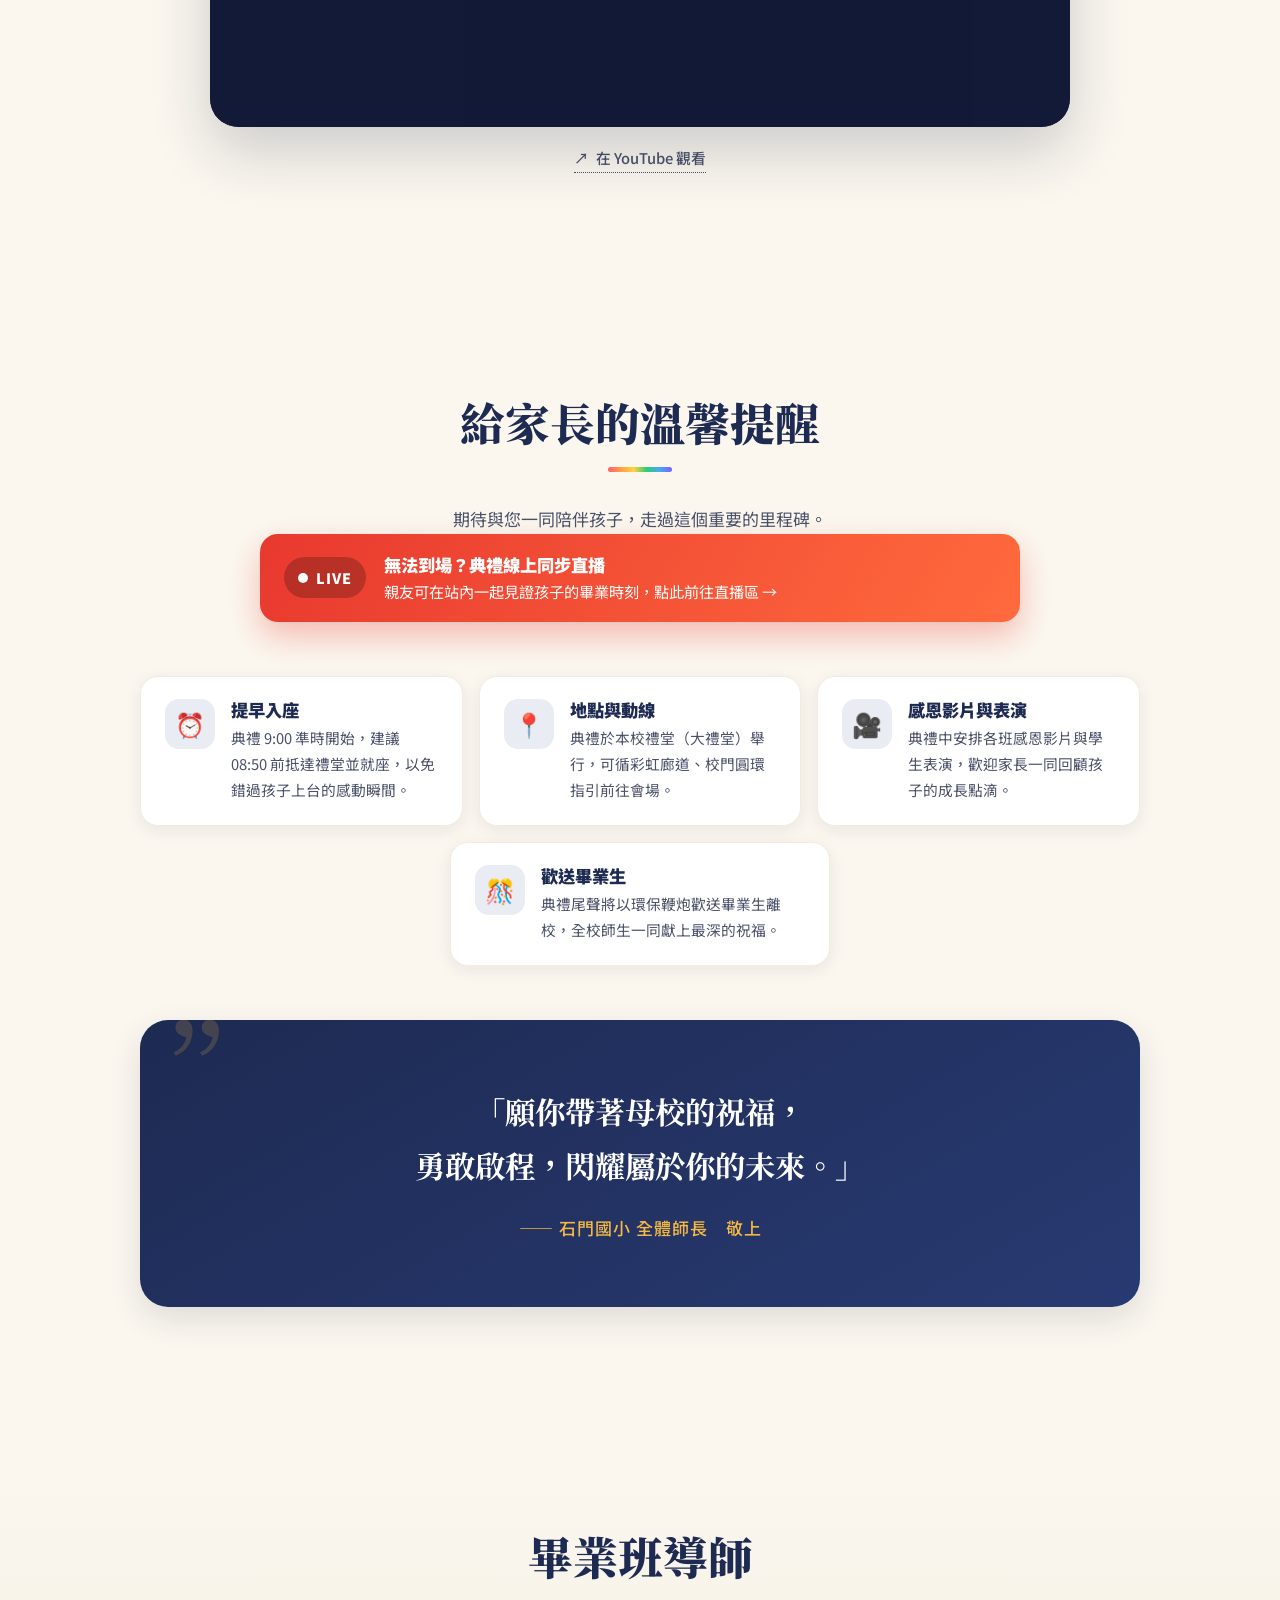
==== commit 573c689a: "🪁 畢業歌區新增本屆自製精剪影片〈風箏〉播放區塊（v1.24.0） - 新增石門自剪「103屆畢業歌－風箏」(gqpvdatNI5k, 5:50, 石門台/公開/可嵌入) 置頂主打 - 原曲〈風箏〉M" ====
--- a/index.html
+++ b/index.html
@@ -28,8 +28,8 @@
   <meta property="og:url" content="https://cagoooo.github.io/smes-graduation-103/" />
   <meta property="og:title" content="石門國小 第103屆畢業典禮｜啟程・感恩・祝福" />
   <meta property="og:description" content="第103屆畢業典禮圓滿落幕 🎓 感謝滿滿的祝福與陪伴 — 點進來看典禮回放、祝福牆與打卡照，一起回味孩子們啟程的時刻。" />
-  <meta property="og:image" content="https://cagoooo.github.io/smes-graduation-103/assets/og-cover.png?v=1.23.0" />
-  <meta property="og:image:secure_url" content="https://cagoooo.github.io/smes-graduation-103/assets/og-cover.png?v=1.23.0" />
+  <meta property="og:image" content="https://cagoooo.github.io/smes-graduation-103/assets/og-cover.png?v=1.24.0" />
+  <meta property="og:image:secure_url" content="https://cagoooo.github.io/smes-graduation-103/assets/og-cover.png?v=1.24.0" />
   <meta property="og:image:type" content="image/png" />
   <meta property="og:image:width" content="1200" />
   <meta property="og:image:height" content="630" />
@@ -40,7 +40,7 @@
   <meta name="twitter:card" content="summary_large_image" />
   <meta name="twitter:title" content="石門國小 第103屆畢業典禮｜啟程・感恩・祝福" />
   <meta name="twitter:description" content="第103屆畢業典禮圓滿落幕 🎓 感謝滿滿的祝福與陪伴 — 點進來看典禮回放、祝福牆與打卡照，一起回味孩子們啟程的時刻。" />
-  <meta name="twitter:image" content="https://cagoooo.github.io/smes-graduation-103/assets/og-cover.png?v=1.23.0" />
+  <meta name="twitter:image" content="https://cagoooo.github.io/smes-graduation-103/assets/og-cover.png?v=1.24.0" />
 
   <!-- Favicon / 圖示（石門校徽） -->
   <link rel="icon" href="favicon.ico" sizes="any" />
@@ -88,7 +88,7 @@
   <link rel="preconnect" href="https://fonts.gstatic.com" crossorigin />
   <link href="https://fonts.googleapis.com/css2?family=Noto+Sans+TC:wght@400;500;700;900&family=Noto+Serif+TC:wght@700;900&display=swap" rel="stylesheet" />
 
-  <link rel="stylesheet" href="styles.css?v=1.23.0" />
+  <link rel="stylesheet" href="styles.css?v=1.24.0" />
 </head>
 <body>
   <!-- 跳到主內容（無障礙） -->
@@ -257,7 +257,7 @@
           </div>
 
           <div class="live-embed" id="liveEmbed">
-            <img class="live-embed__poster" src="assets/teachers-group.png?v=1.23.0" alt="石門國小第103屆畢業典禮直播・六班導師大集合" loading="lazy" decoding="async" />
+            <img class="live-embed__poster" src="assets/teachers-group.png?v=1.24.0" alt="石門國小第103屆畢業典禮直播・六班導師大集合" loading="lazy" decoding="async" />
             <button class="live-embed__play" id="liveEmbedPlay" type="button" aria-label="播放典禮直播">
               <span class="live-embed__play-ico" aria-hidden="true">▶</span>
             </button>
@@ -659,18 +659,36 @@
     <section class="section section--song" id="song">
       <div class="container">
         <h2 class="section__title reveal">畢業歌〈風箏〉</h2>
-        <p class="section__intro reveal">典禮尾聲，全體畢業生齊唱〈風箏〉——唱出對母校的感恩，也唱出對未來的勇敢期待。</p>
+        <p class="section__intro reveal">典禮尾聲，全體畢業生齊唱〈風箏〉——唱出對母校的感恩，也唱出對未來的勇敢期待。一起看本屆自製精剪影片，也重溫原曲 MV。</p>
 
         <div class="song-stage reveal">
-          <div class="live-embed" id="songEmbed">
-            <img class="live-embed__poster" src="https://i.ytimg.com/vi/ZCV1j_9mW8A/maxresdefault.jpg" onerror="this.onerror=null;this.src='https://i.ytimg.com/vi/ZCV1j_9mW8A/hqdefault.jpg';" alt="畢業歌〈風箏〉MV" loading="lazy" decoding="async" />
-            <button class="live-embed__play" id="songEmbedPlay" type="button" aria-label="播放畢業歌〈風箏〉MV">
-              <span class="live-embed__play-ico" aria-hidden="true">▶</span>
-            </button>
-          </div>
-          <a class="song-stage__external" href="https://youtu.be/ZCV1j_9mW8A" target="_blank" rel="noopener noreferrer">
-            <span aria-hidden="true">↗</span> 在 YouTube 觀看
-          </a>
+          <!-- 本屆自製精剪版（主打） -->
+          <div class="song-item">
+            <p class="song-label"><span class="song-label__tag song-label__tag--main">🎬 本屆精剪</span>103 屆畢業歌－風箏</p>
+            <div class="live-embed" id="song103Embed">
+              <img class="live-embed__poster" src="https://i.ytimg.com/vi/gqpvdatNI5k/maxresdefault.jpg" onerror="this.onerror=null;this.src='https://i.ytimg.com/vi/gqpvdatNI5k/hqdefault.jpg';" alt="第103屆畢業歌〈風箏〉自製精剪影片" loading="lazy" decoding="async" />
+              <button class="live-embed__play" id="song103EmbedPlay" type="button" aria-label="播放 103 屆畢業歌〈風箏〉精剪版">
+                <span class="live-embed__play-ico" aria-hidden="true">▶</span>
+              </button>
+            </div>
+            <a class="song-stage__external" href="https://youtu.be/gqpvdatNI5k" target="_blank" rel="noopener noreferrer">
+              <span aria-hidden="true">↗</span> 在 YouTube 觀看
+            </a>
+          </div>
+
+          <!-- 原曲 MV（參考） -->
+          <div class="song-item">
+            <p class="song-label"><span class="song-label__tag">🎵 原曲</span>〈風箏〉MV</p>
+            <div class="live-embed" id="songEmbed">
+              <img class="live-embed__poster" src="https://i.ytimg.com/vi/ZCV1j_9mW8A/maxresdefault.jpg" onerror="this.onerror=null;this.src='https://i.ytimg.com/vi/ZCV1j_9mW8A/hqdefault.jpg';" alt="畢業歌〈風箏〉原曲 MV" loading="lazy" decoding="async" />
+              <button class="live-embed__play" id="songEmbedPlay" type="button" aria-label="播放畢業歌〈風箏〉原曲 MV">
+                <span class="live-embed__play-ico" aria-hidden="true">▶</span>
+              </button>
+            </div>
+            <a class="song-stage__external" href="https://youtu.be/ZCV1j_9mW8A" target="_blank" rel="noopener noreferrer">
+              <span aria-hidden="true">↗</span> 在 YouTube 觀看
+            </a>
+          </div>
         </div>
       </div>
     </section>
@@ -889,6 +907,6 @@
     </div>
   </div>
 
-  <script src="script.js?v=1.23.0"></script>
+  <script src="script.js?v=1.24.0"></script>
 </body>
 </html>
--- a/styles.css
+++ b/styles.css
@@ -714,6 +714,19 @@
   border-bottom: 1px dotted currentColor; padding-bottom: 1px; transition: color .2s, border-color .2s;
 }
 .song-stage__external:hover { color: var(--gold-deep); border-bottom-color: var(--gold-deep); }
+.song-item + .song-item { margin-top: clamp(34px, 5.5vw, 56px); }
+.song-label {
+  display: flex; align-items: center; justify-content: center; gap: 9px;
+  margin: 0 0 14px; font-weight: 700; font-size: 1.02rem; color: var(--ink);
+}
+.song-label__tag {
+  display: inline-flex; align-items: center; gap: 4px;
+  padding: 4px 12px; border-radius: 999px; font-size: .8rem; font-weight: 700;
+  color: var(--ink-soft); background: rgba(32, 37, 58, .06); border: 1px solid rgba(32, 37, 58, .1);
+}
+.song-label__tag--main {
+  color: var(--gold-deep); background: rgba(224, 154, 26, .12); border-color: rgba(224, 154, 26, .4);
+}
 
 /* =========================================================
    畢業典禮紀錄相簿（專業攝影・Google 相簿外連卡片）
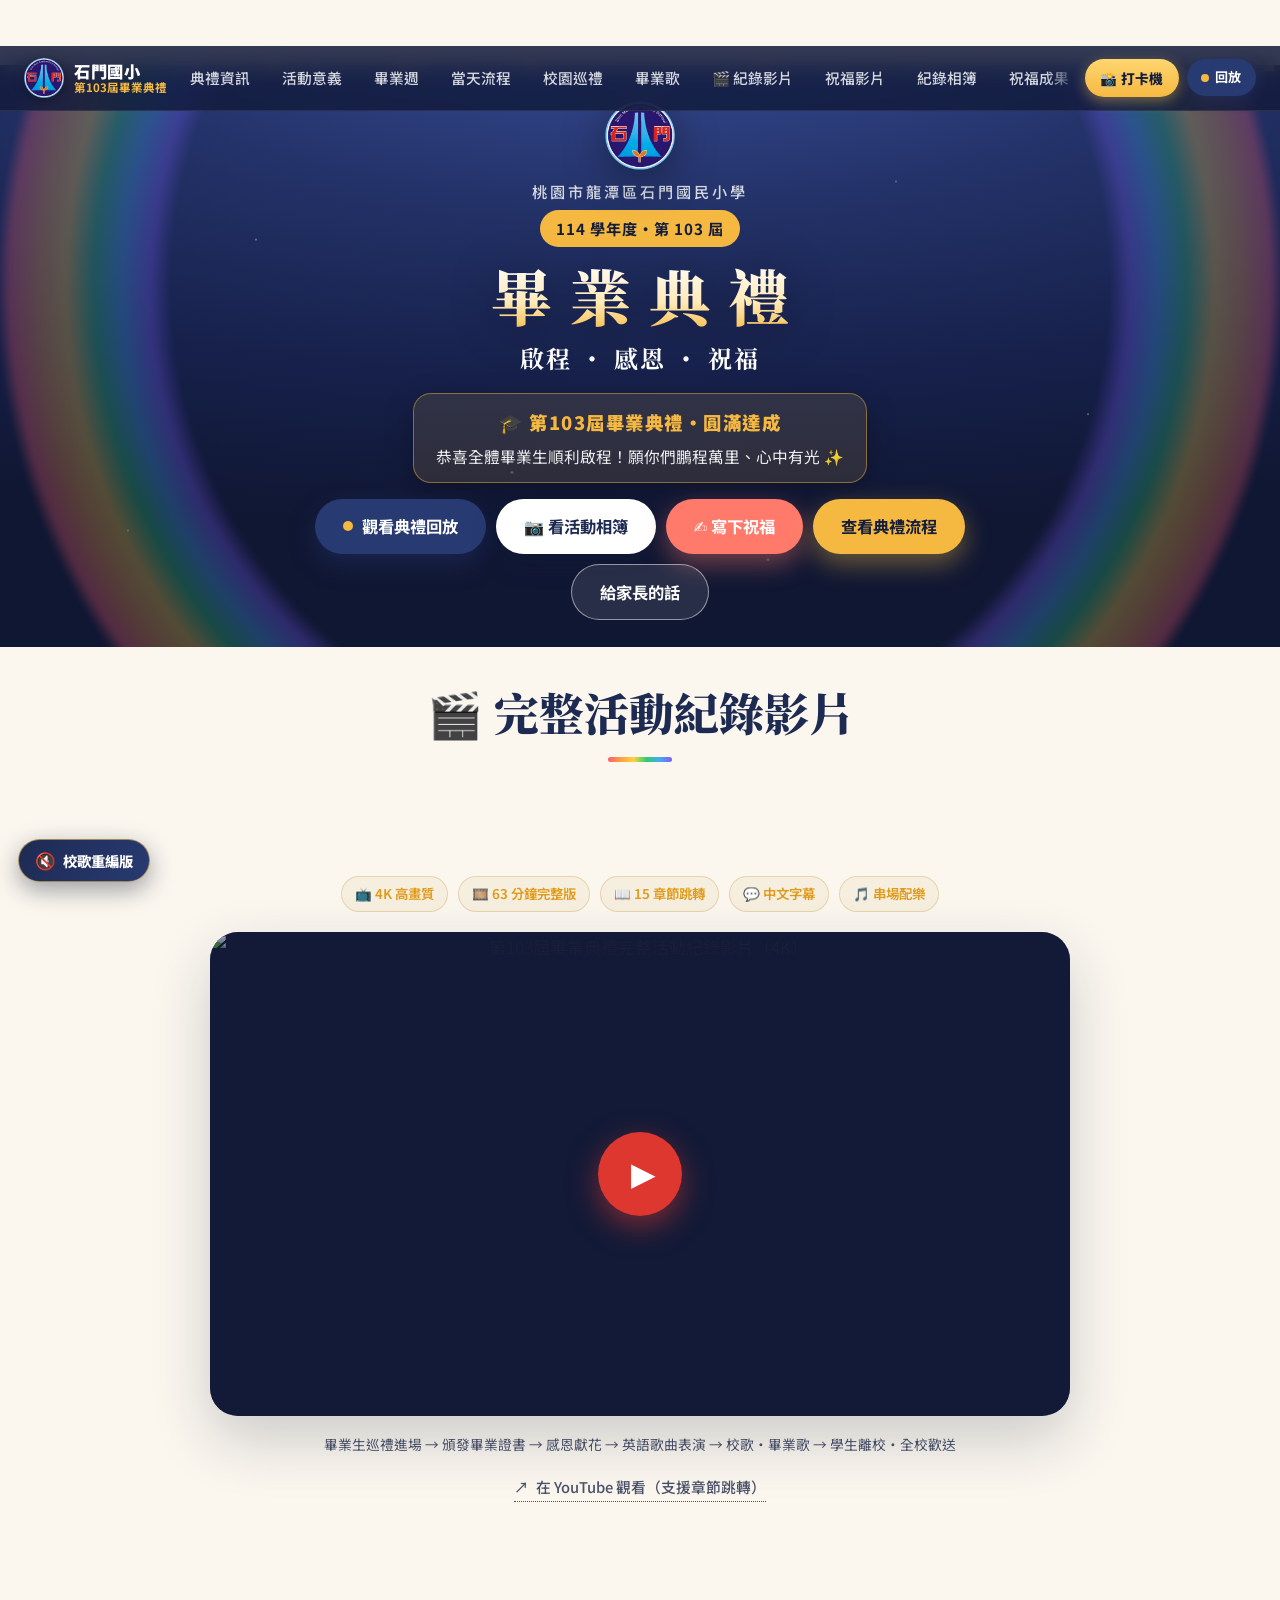
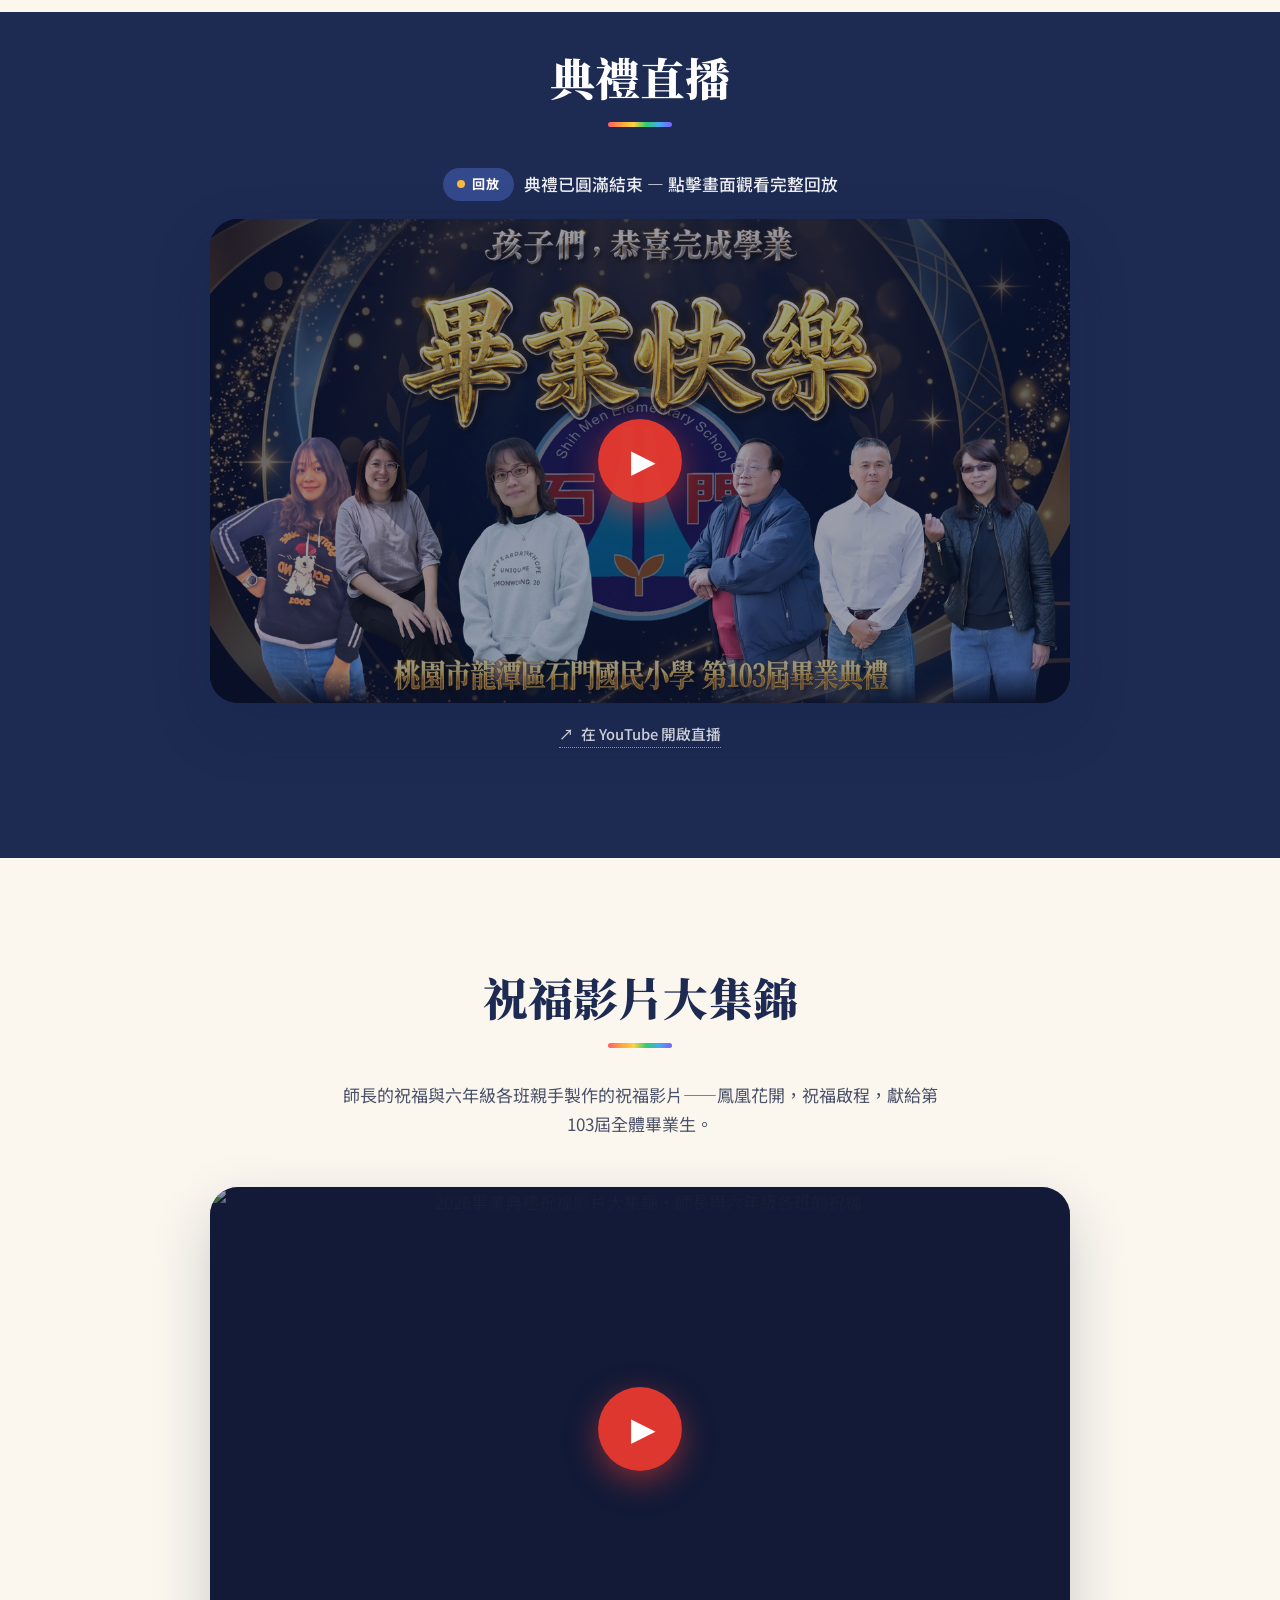
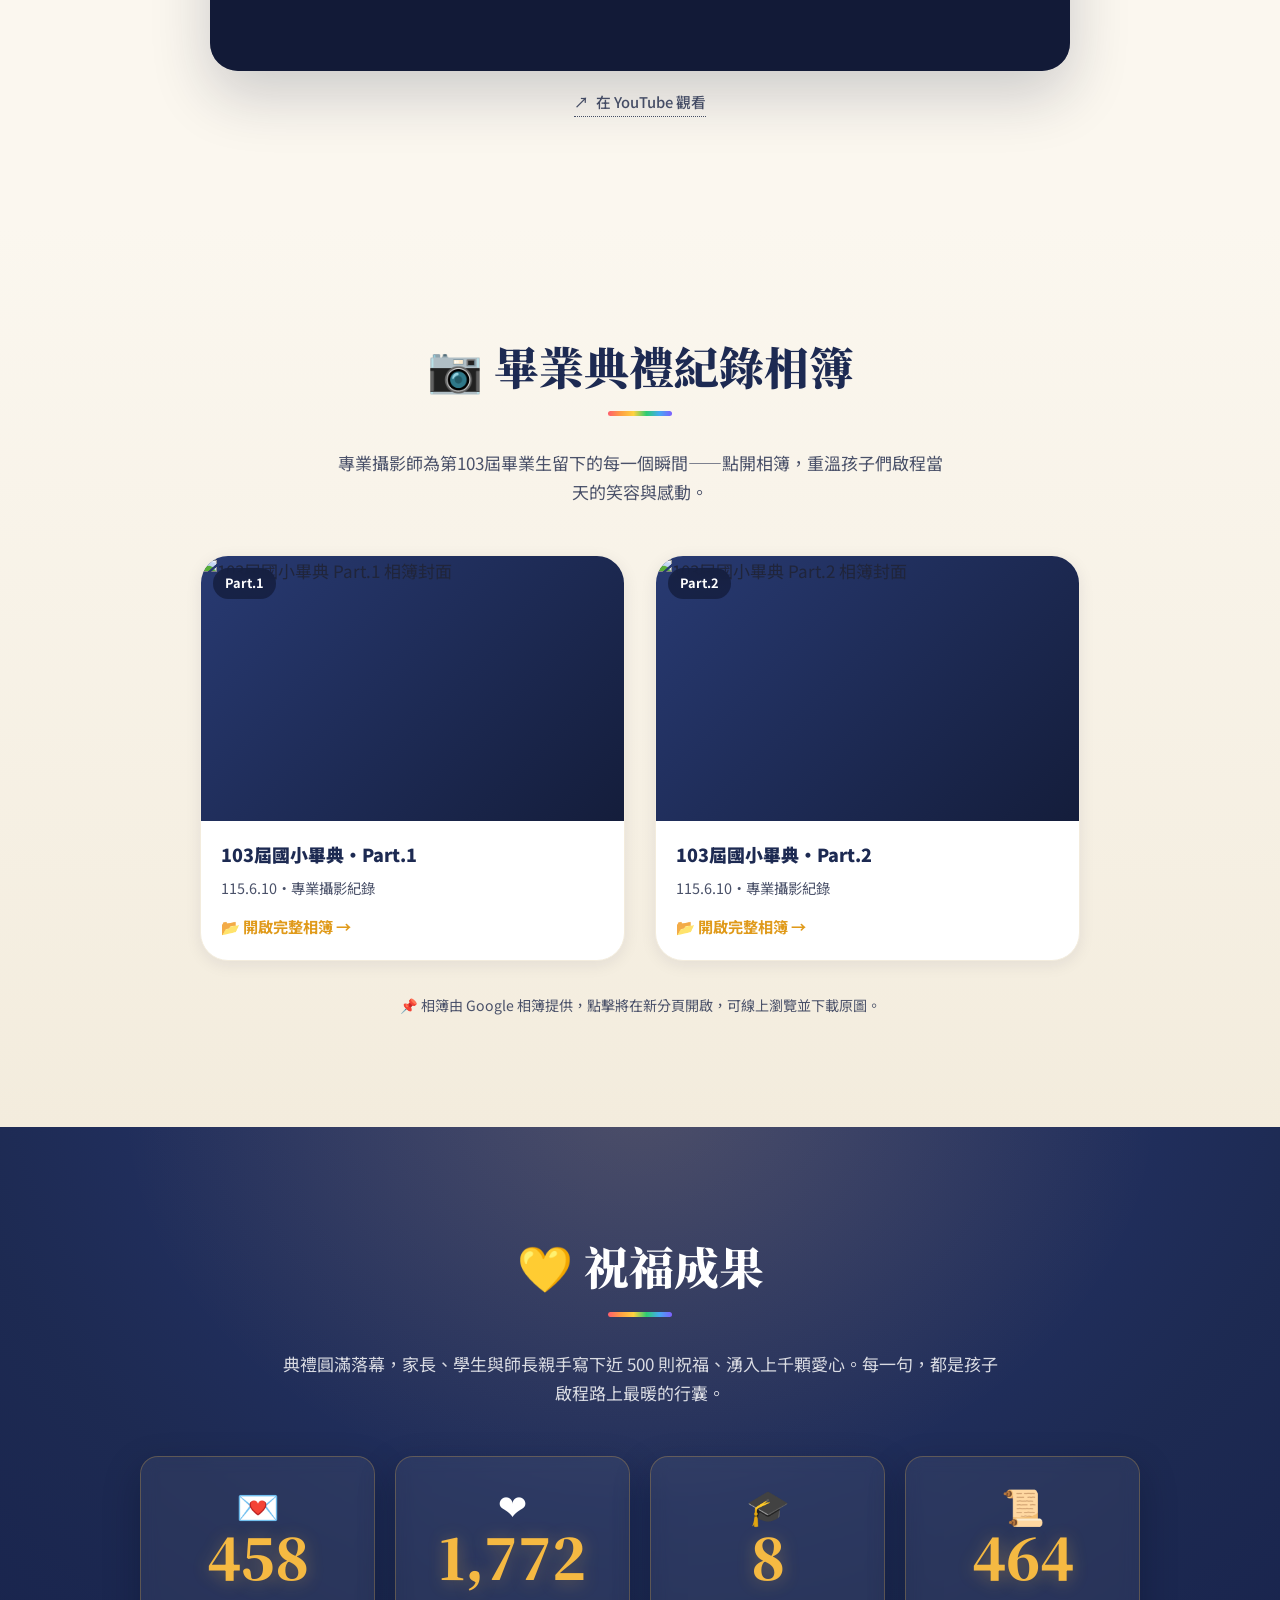
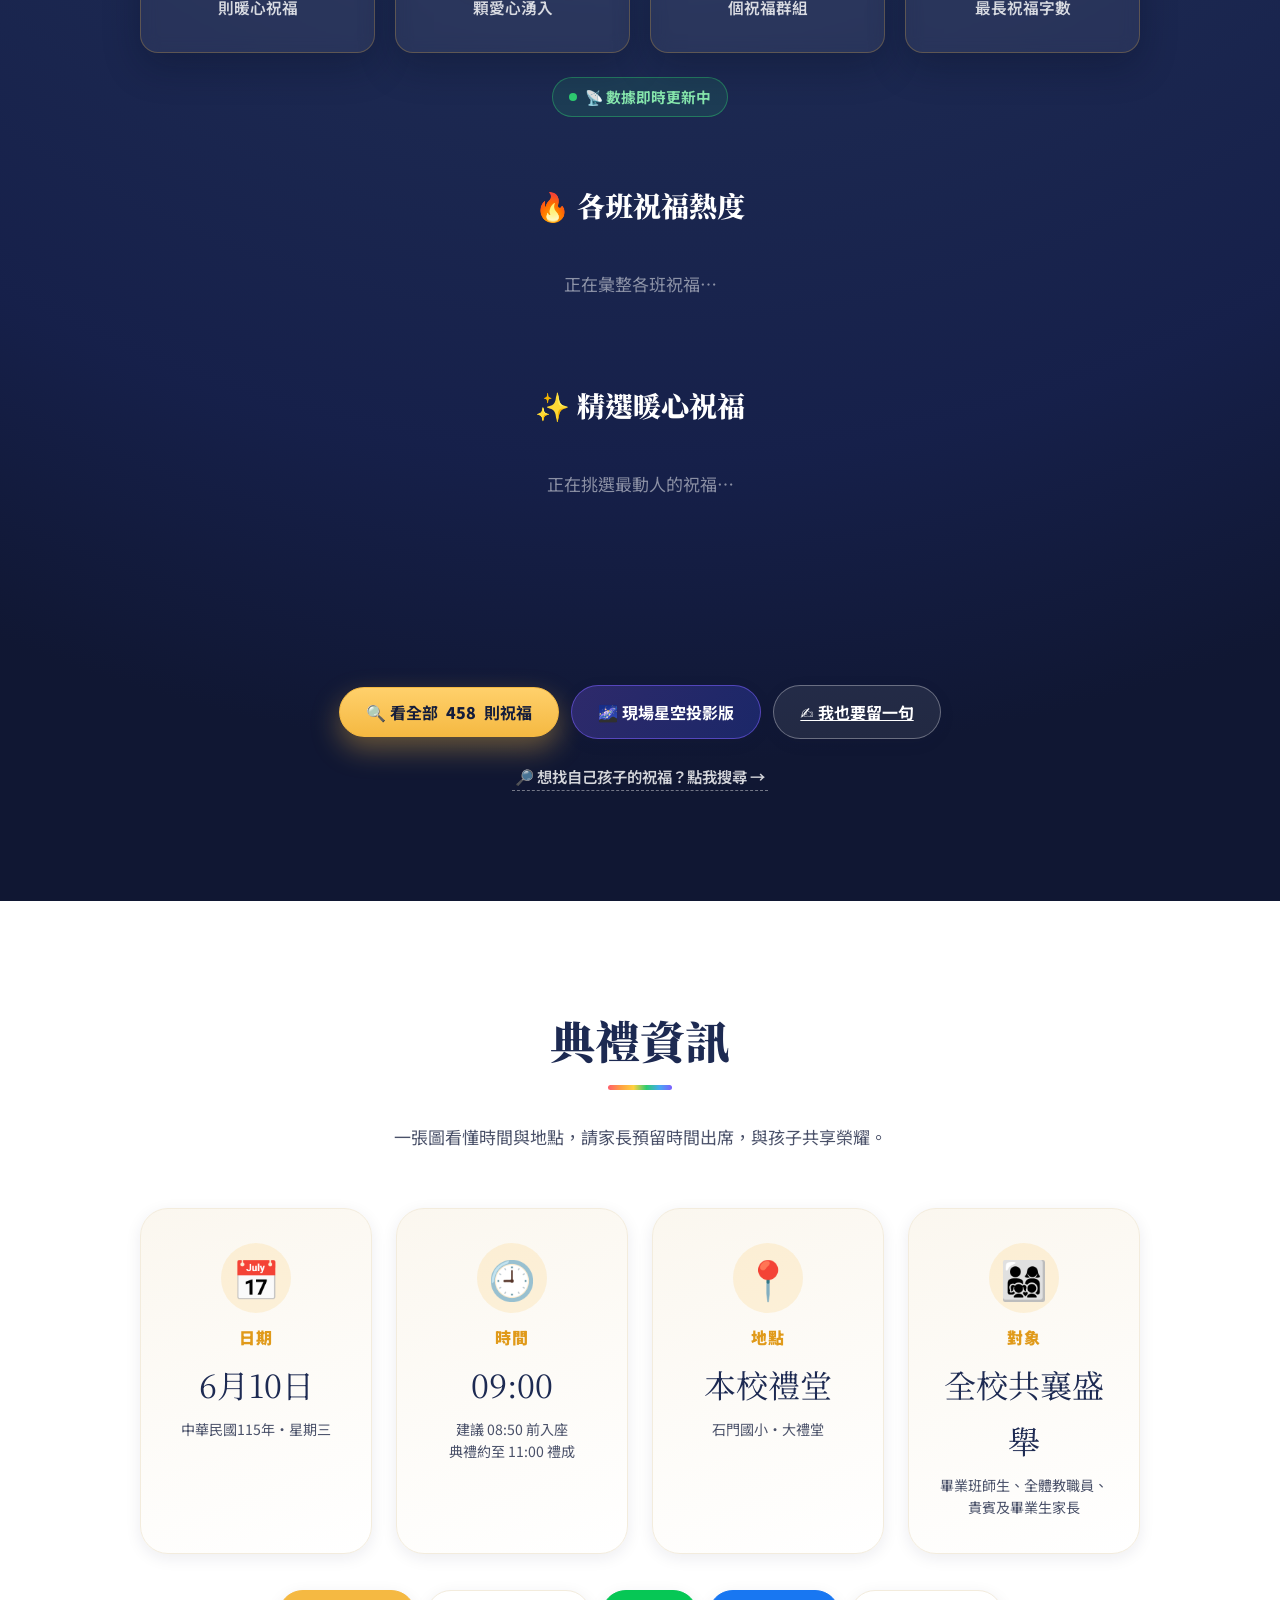
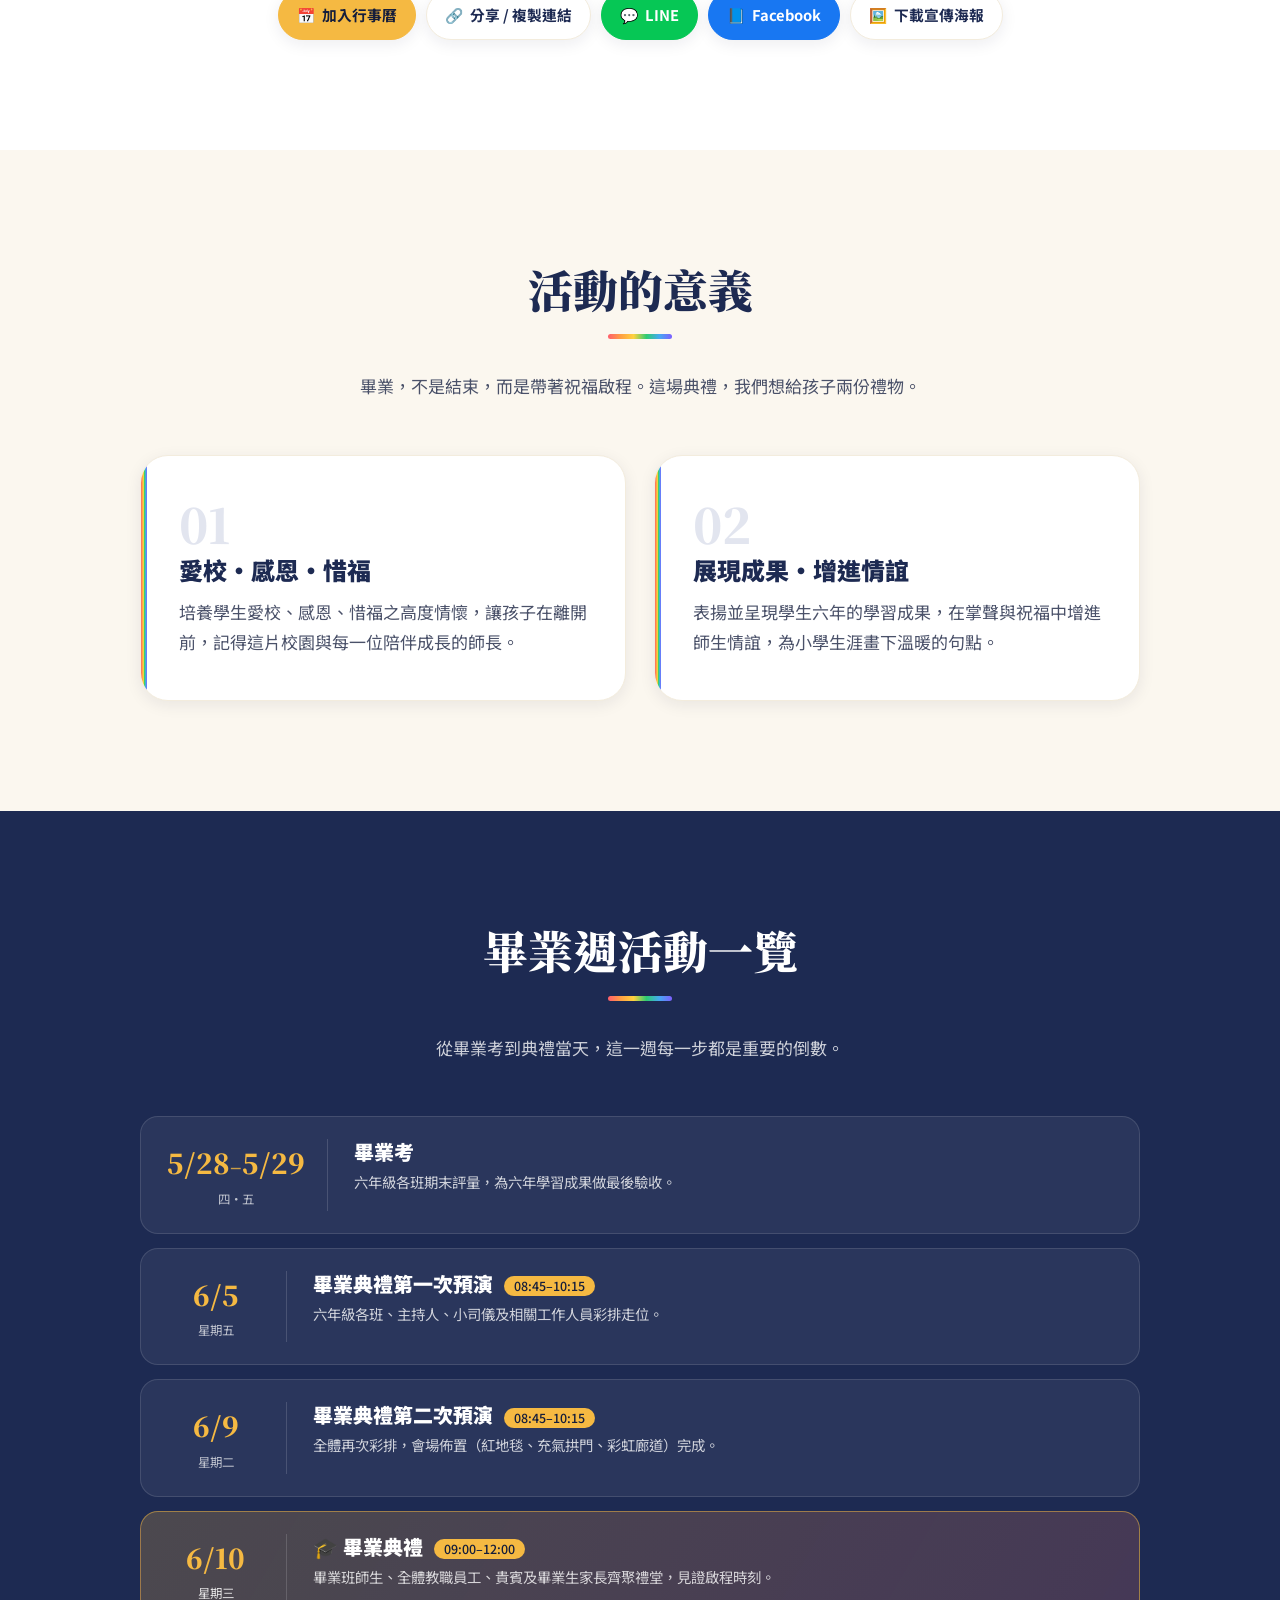
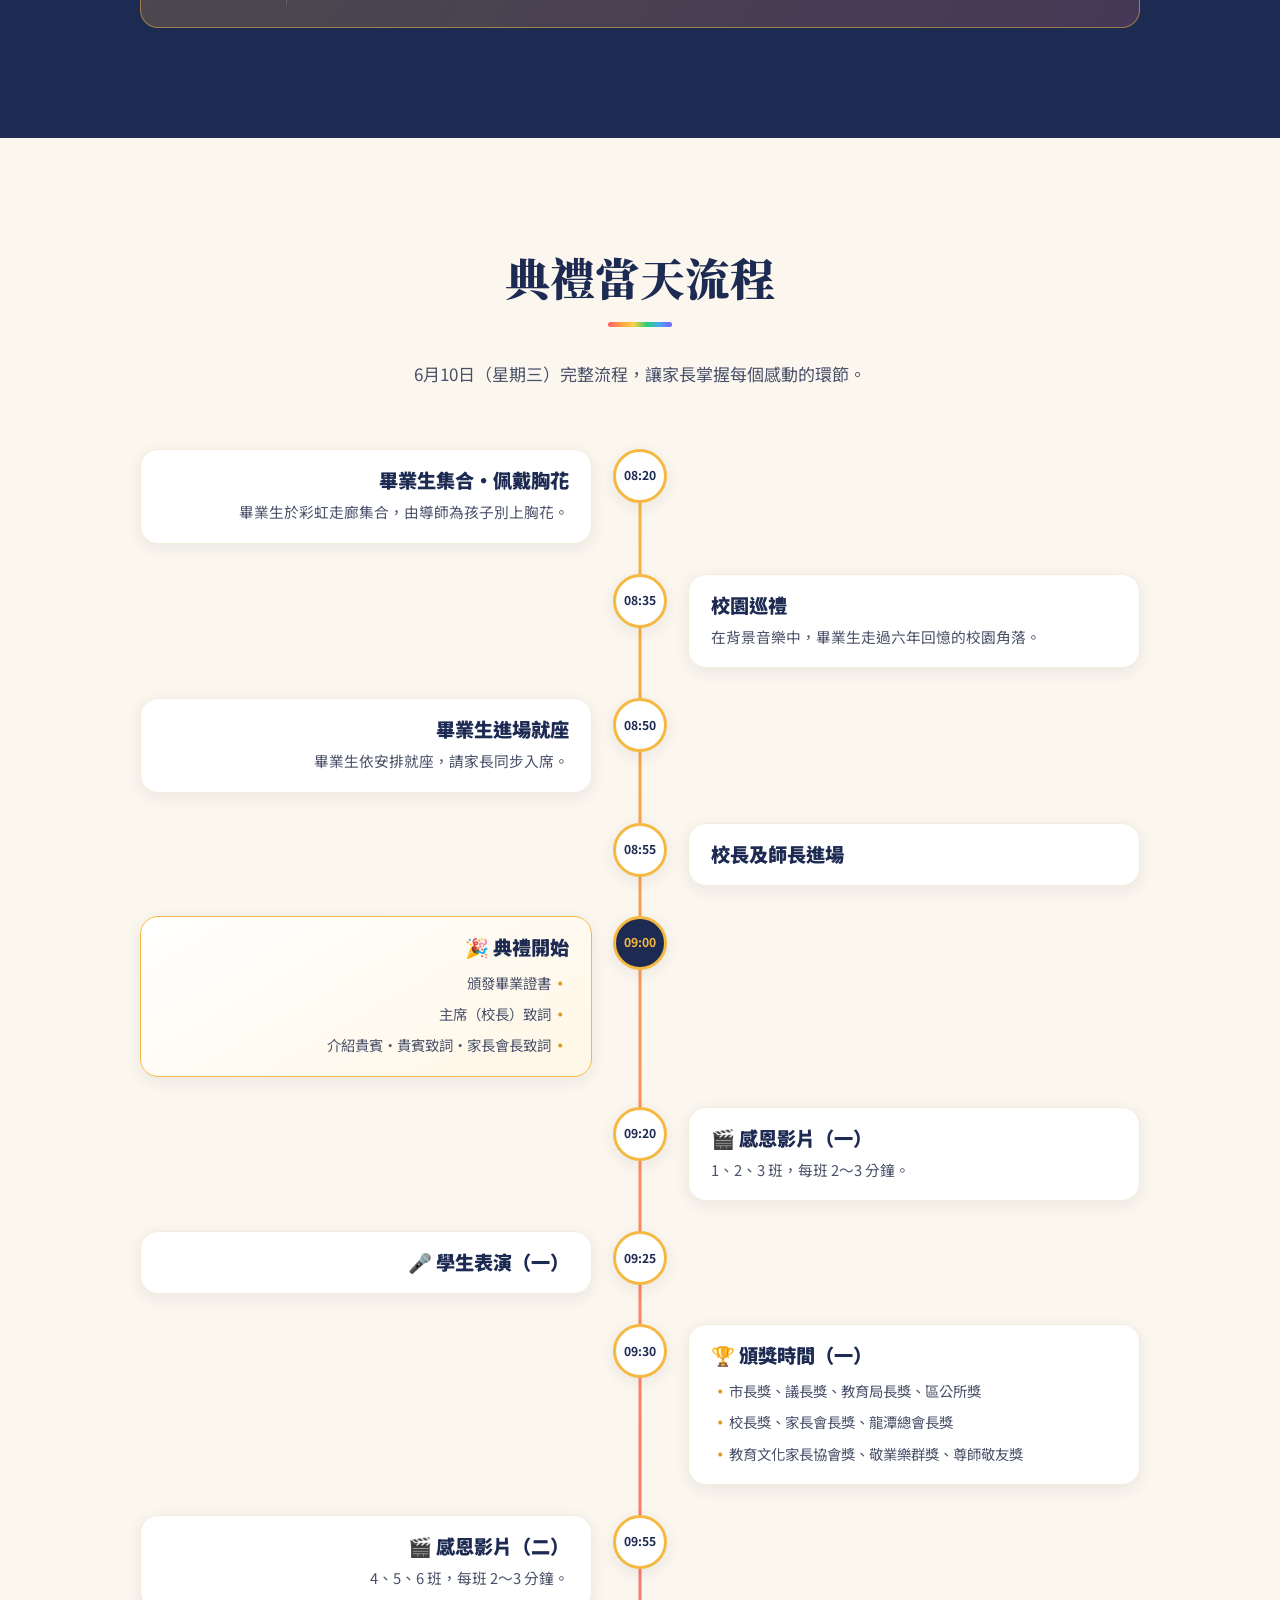
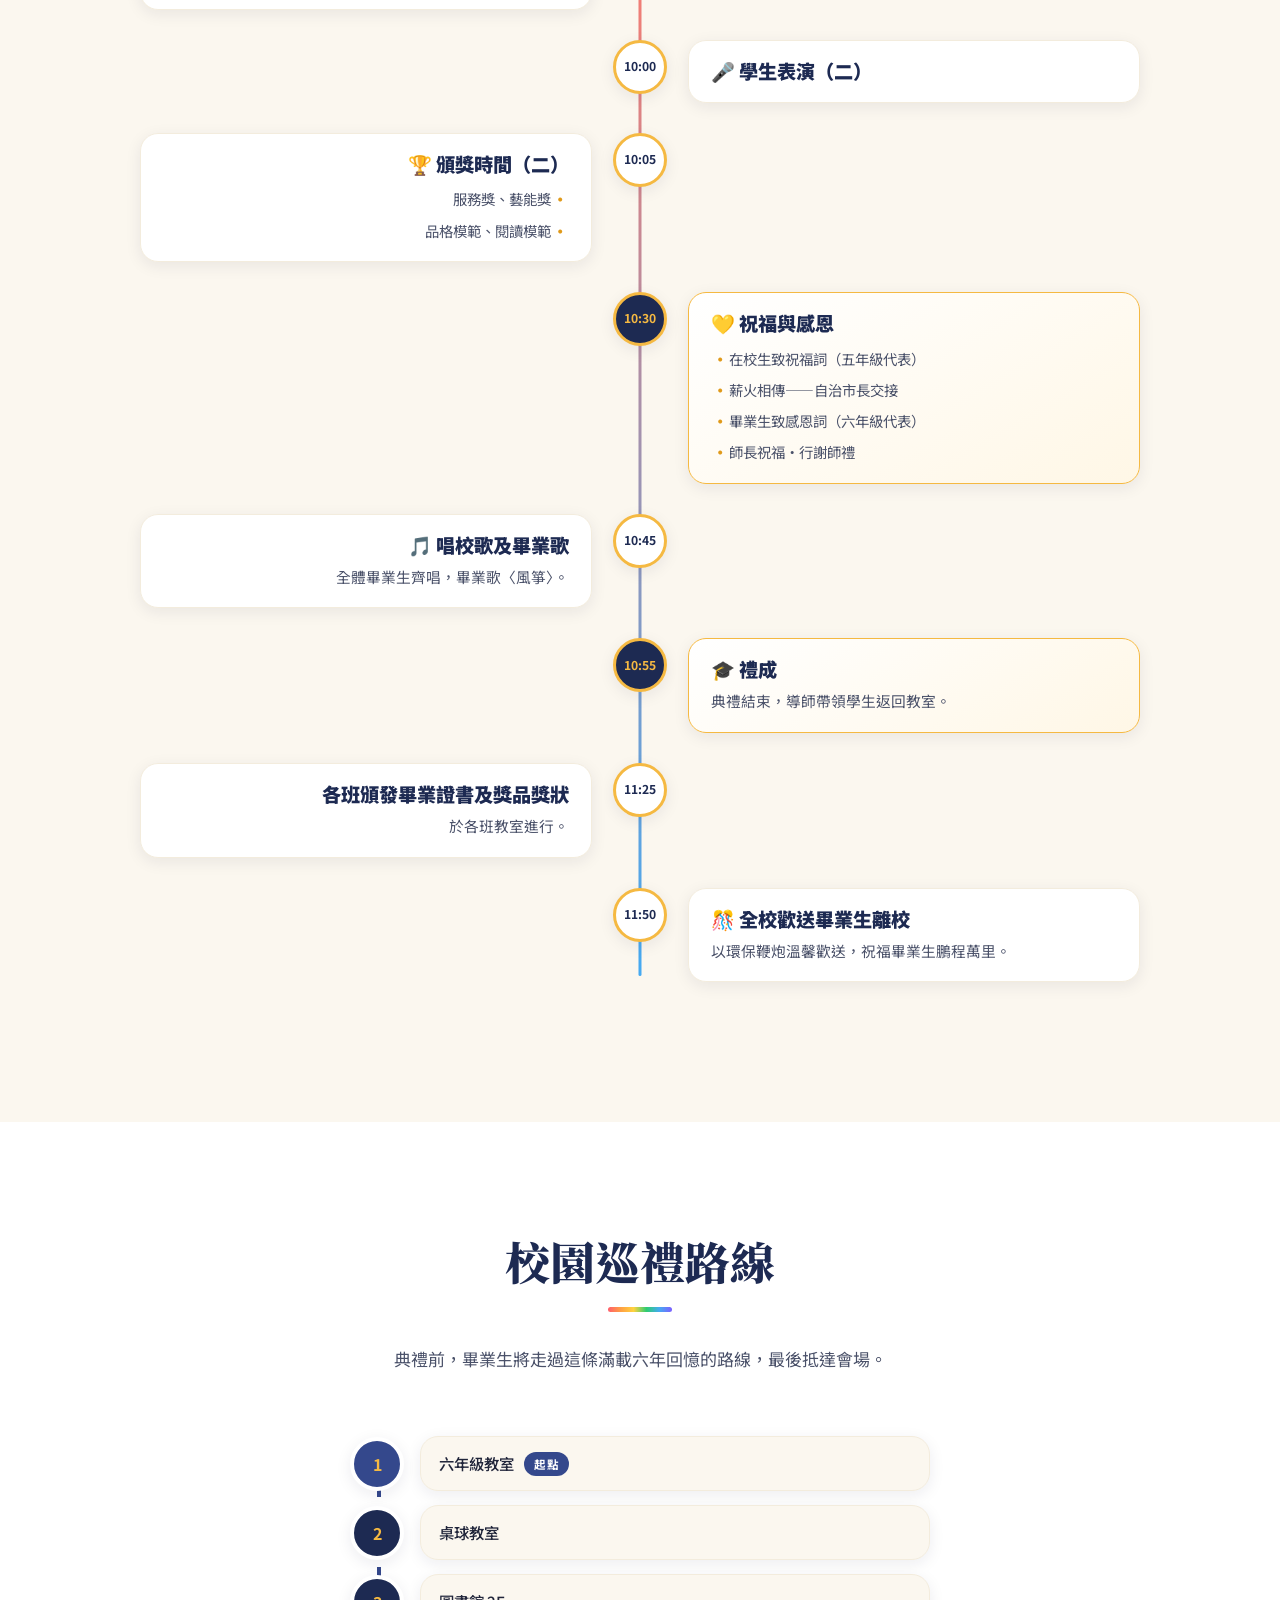
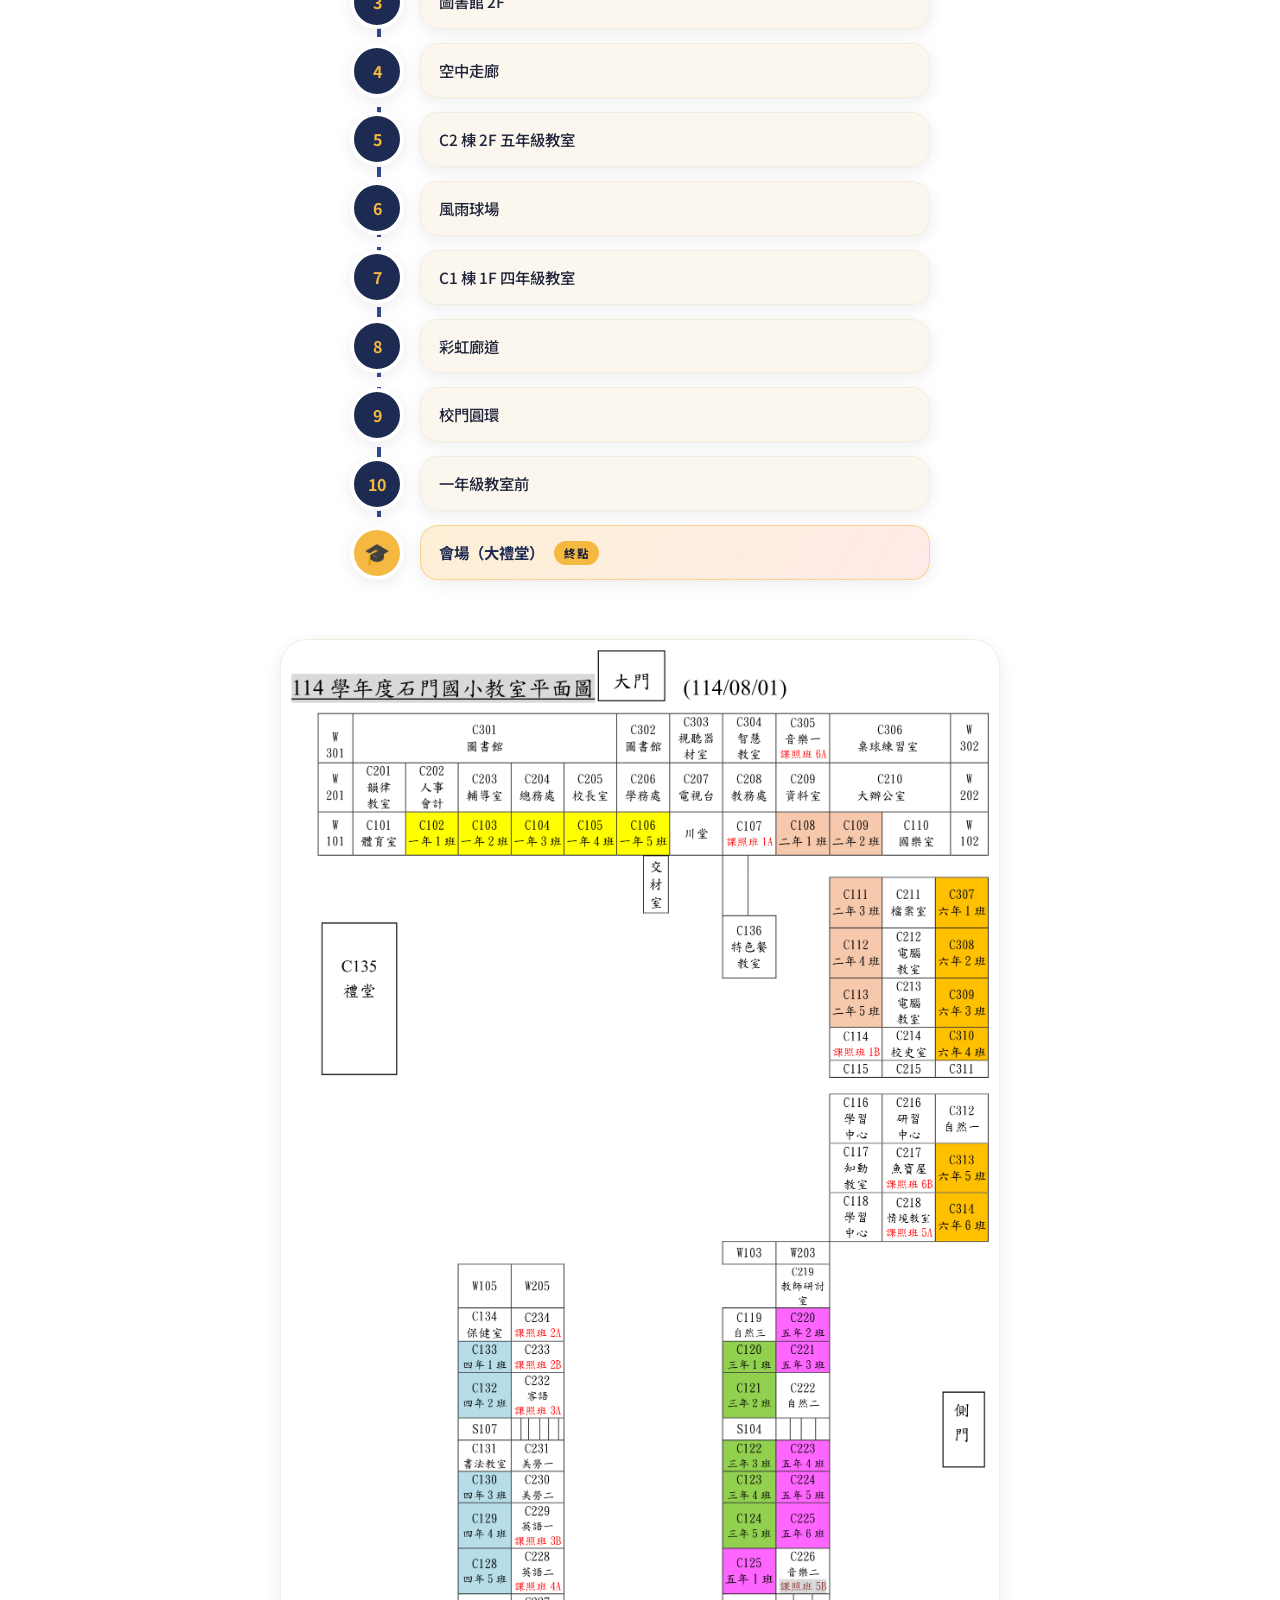
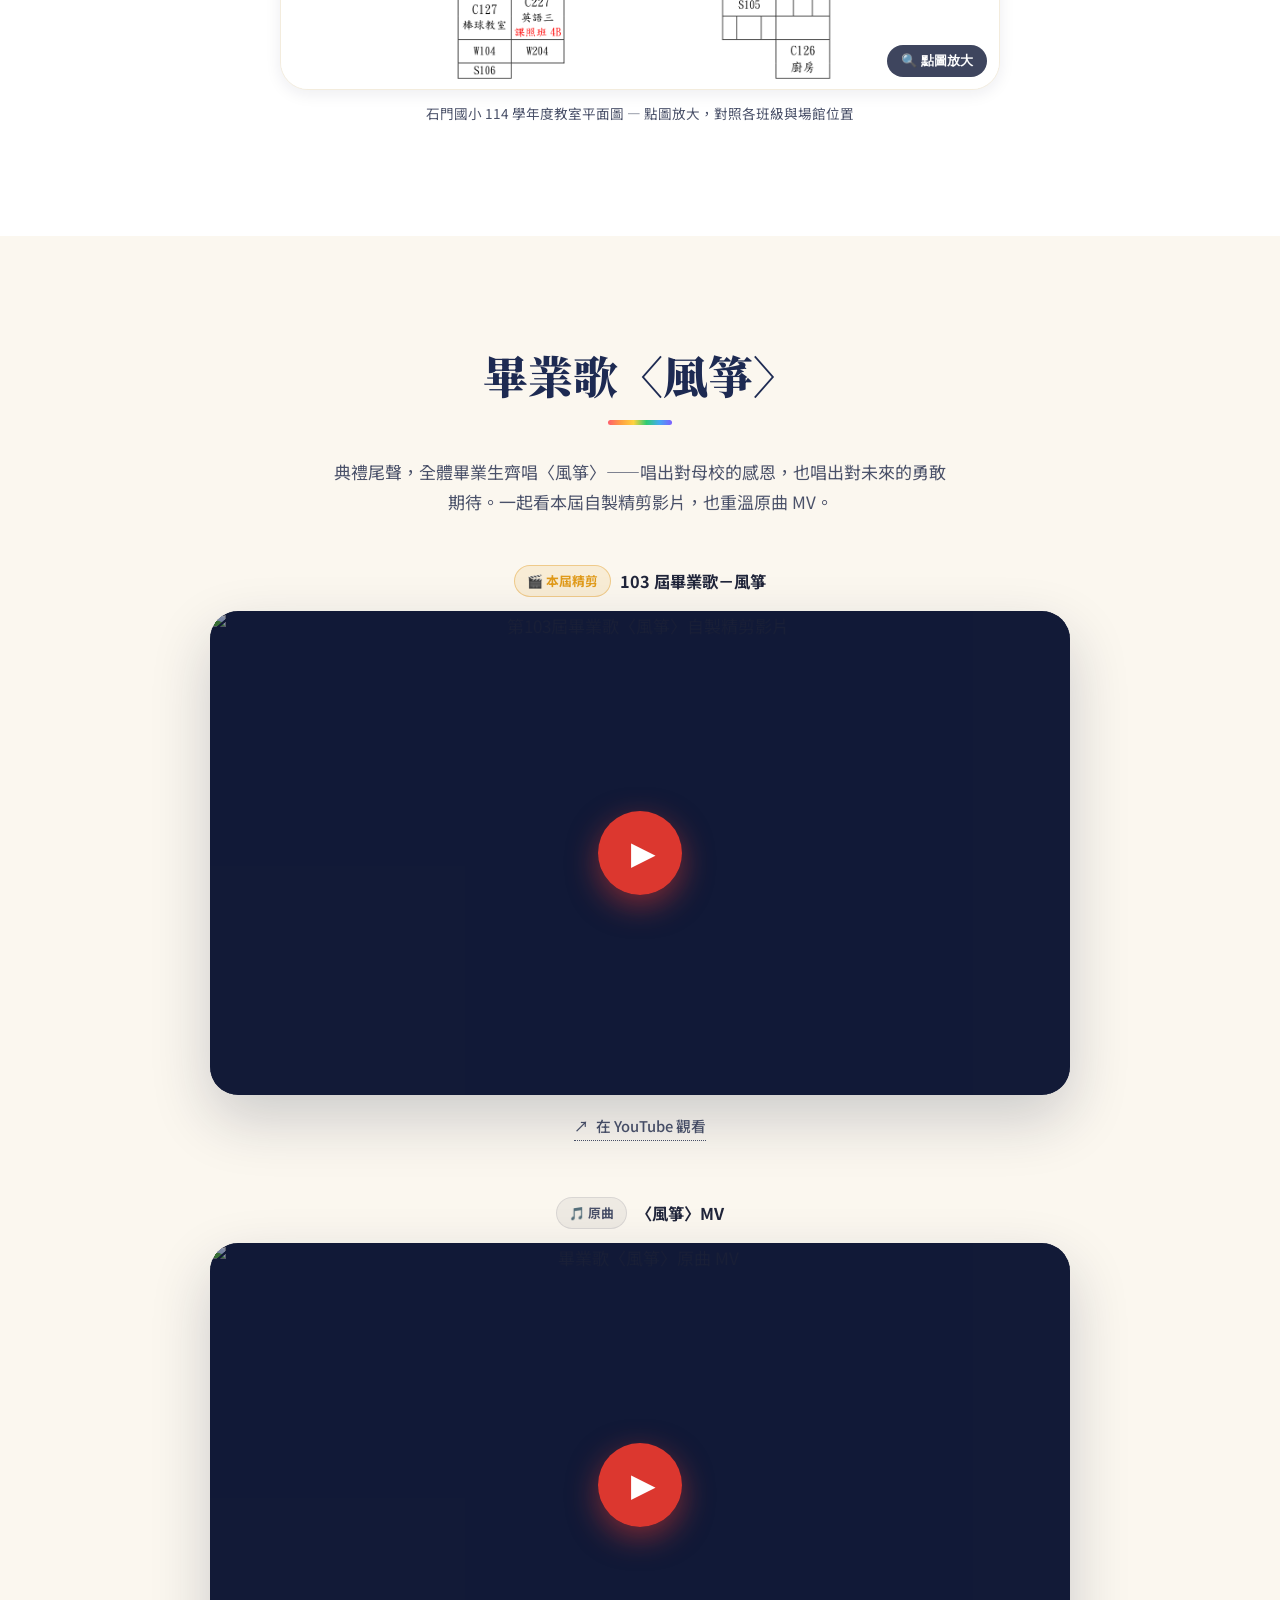
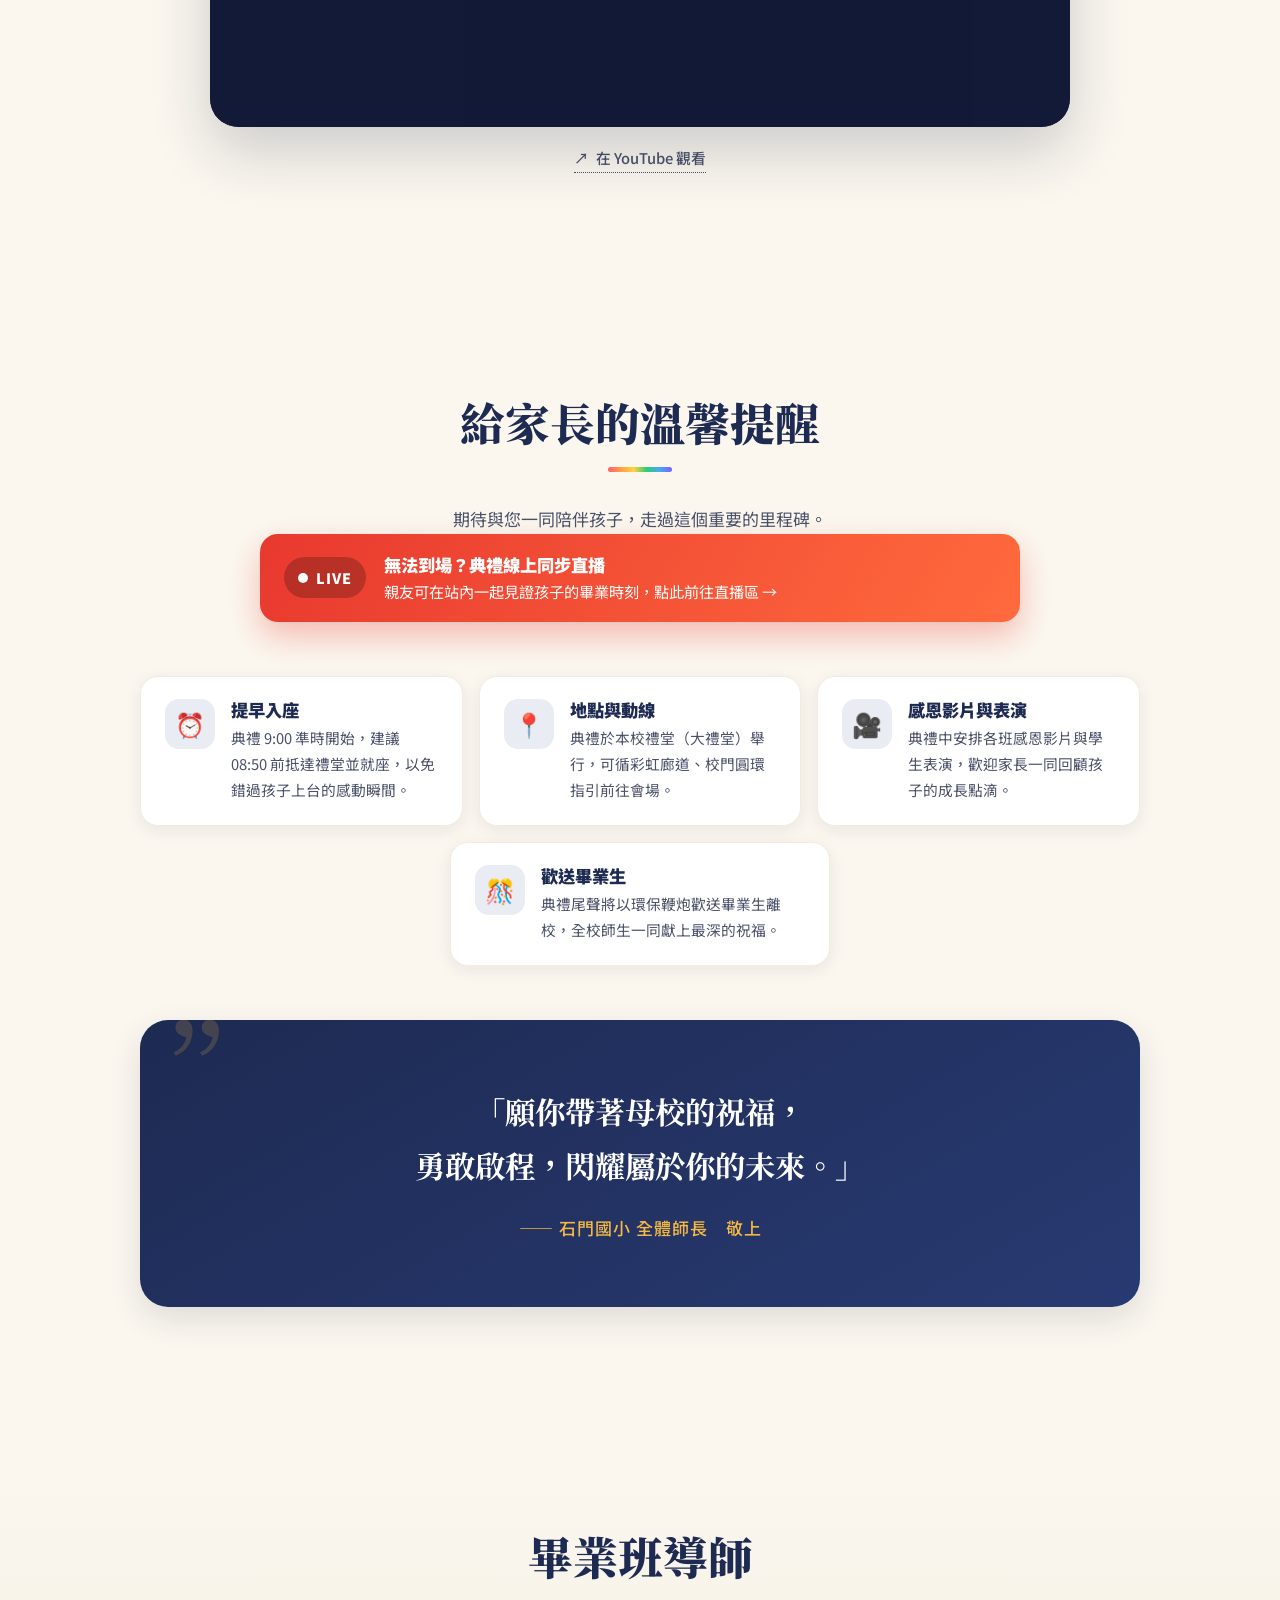
==== commit 6fa8f3fe: "fix: 更新阿凱老師教師頁連結" ====
--- a/index.html
+++ b/index.html
@@ -850,7 +850,7 @@
       <p class="site-credit">
         Made with <span class="site-credit__heart" aria-label="愛心">❤️</span> by
         <a
-          href="https://www.smes.tyc.edu.tw/modules/tadnews/page.php?ncsn=11&nsn=16#a5"
+          href="https://www.smes.tyc.edu.tw/modules/school/index.php?department_id=2&zone_id=0&page_id=2&content_id=11&type=news&from_op=all_news#a5"
           target="_blank"
           rel="noopener noreferrer"
           class="site-credit__author"
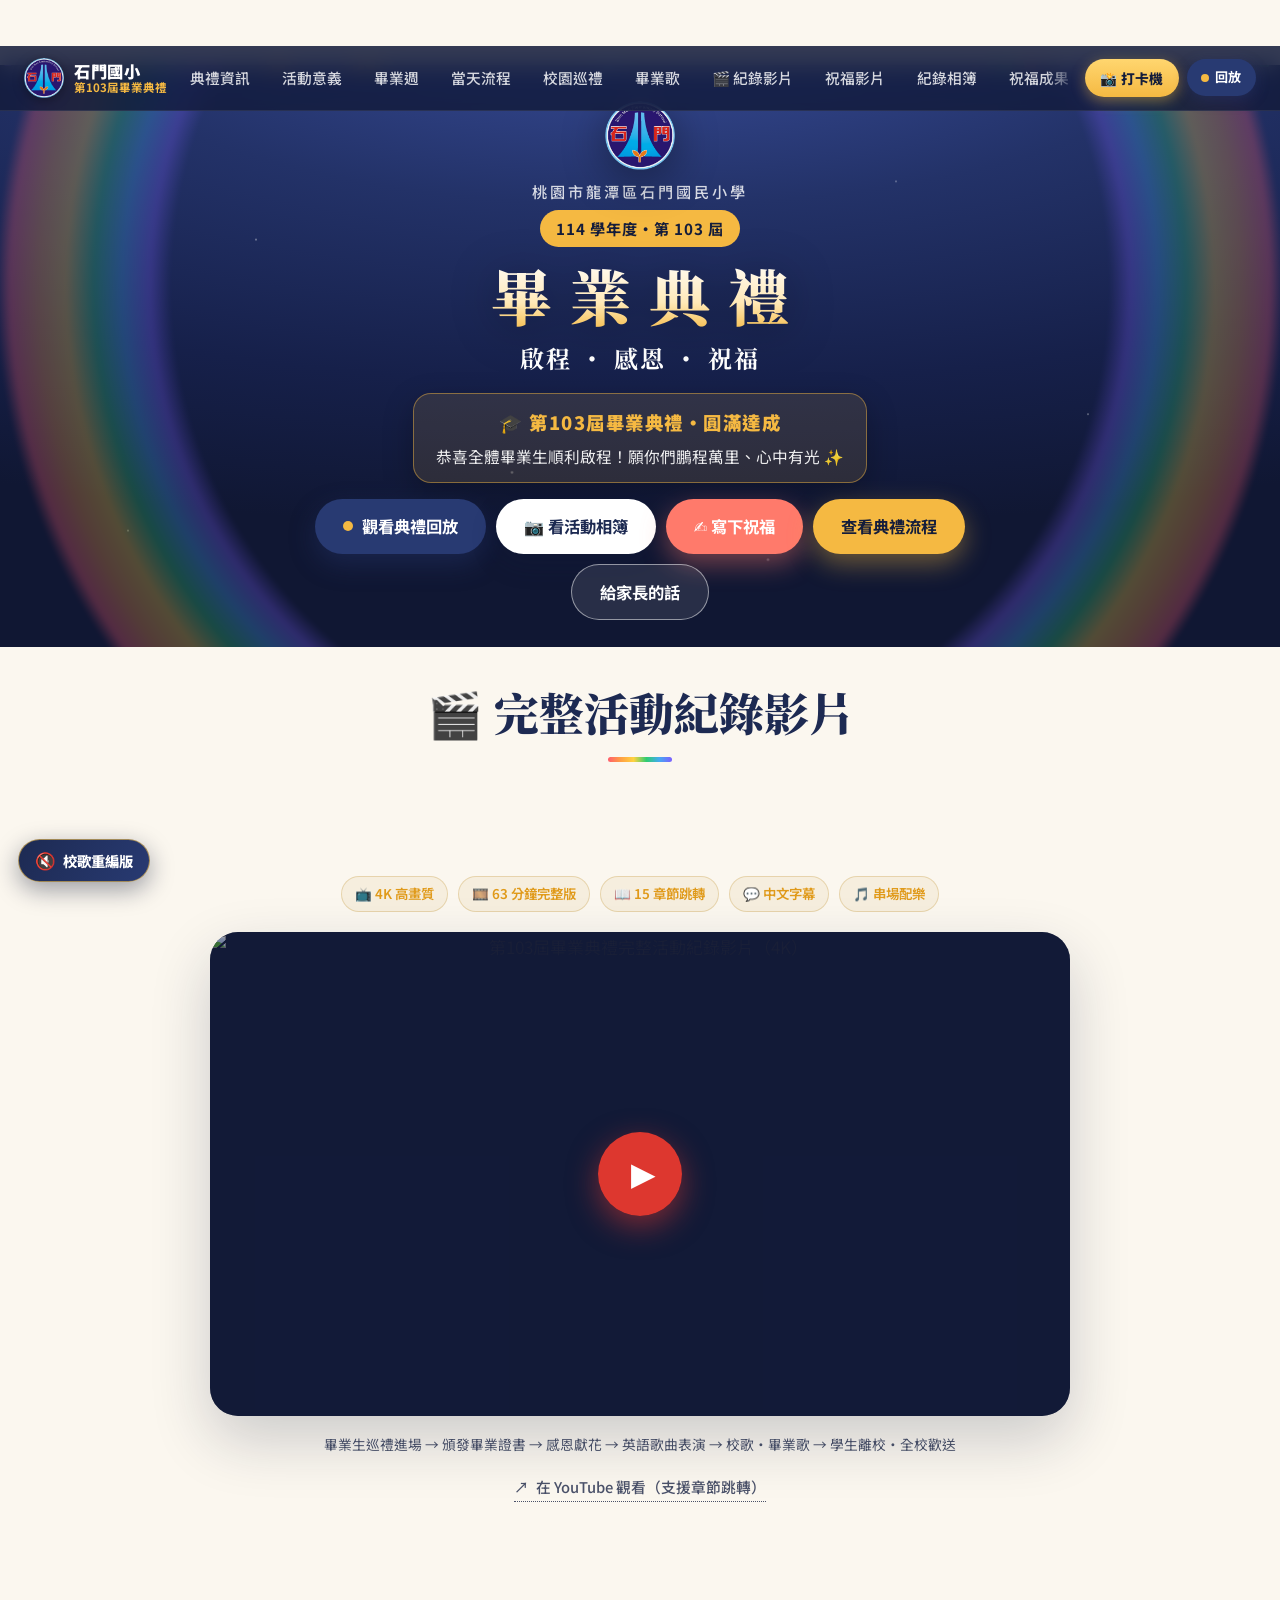
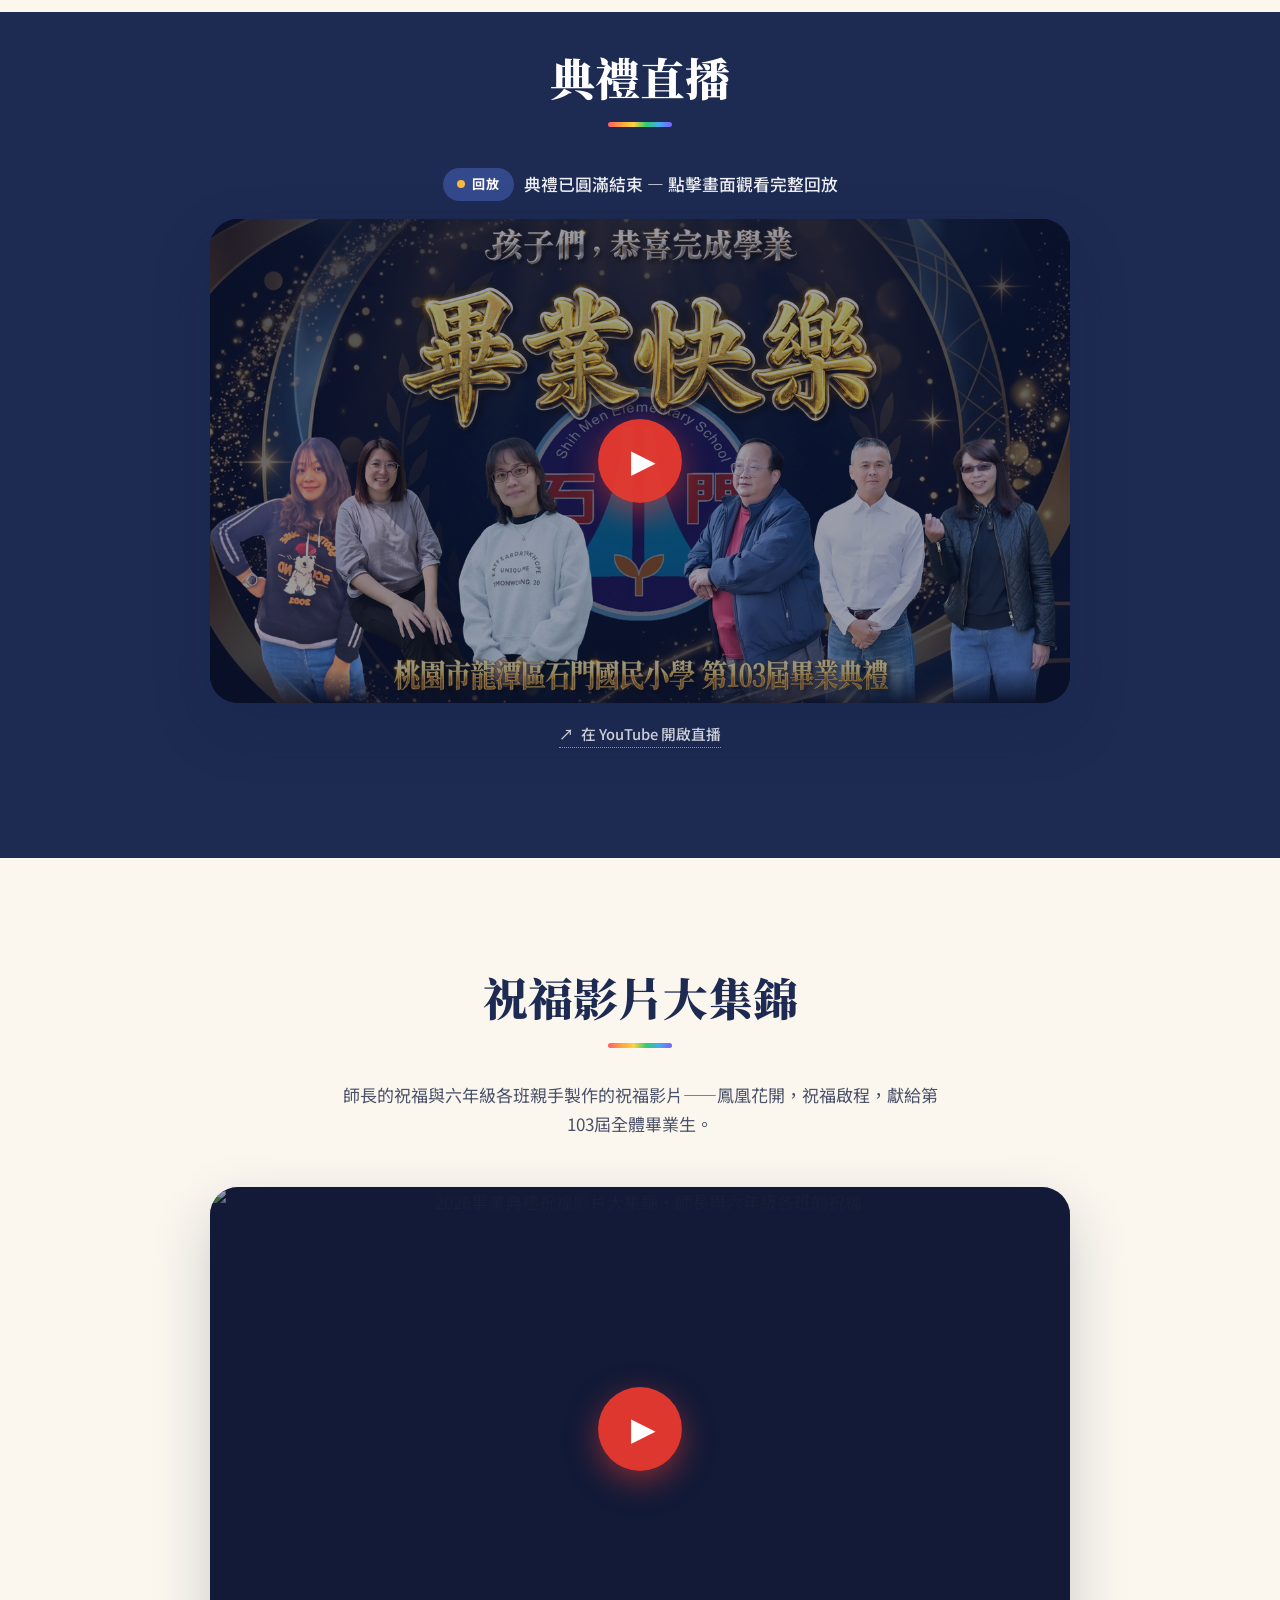
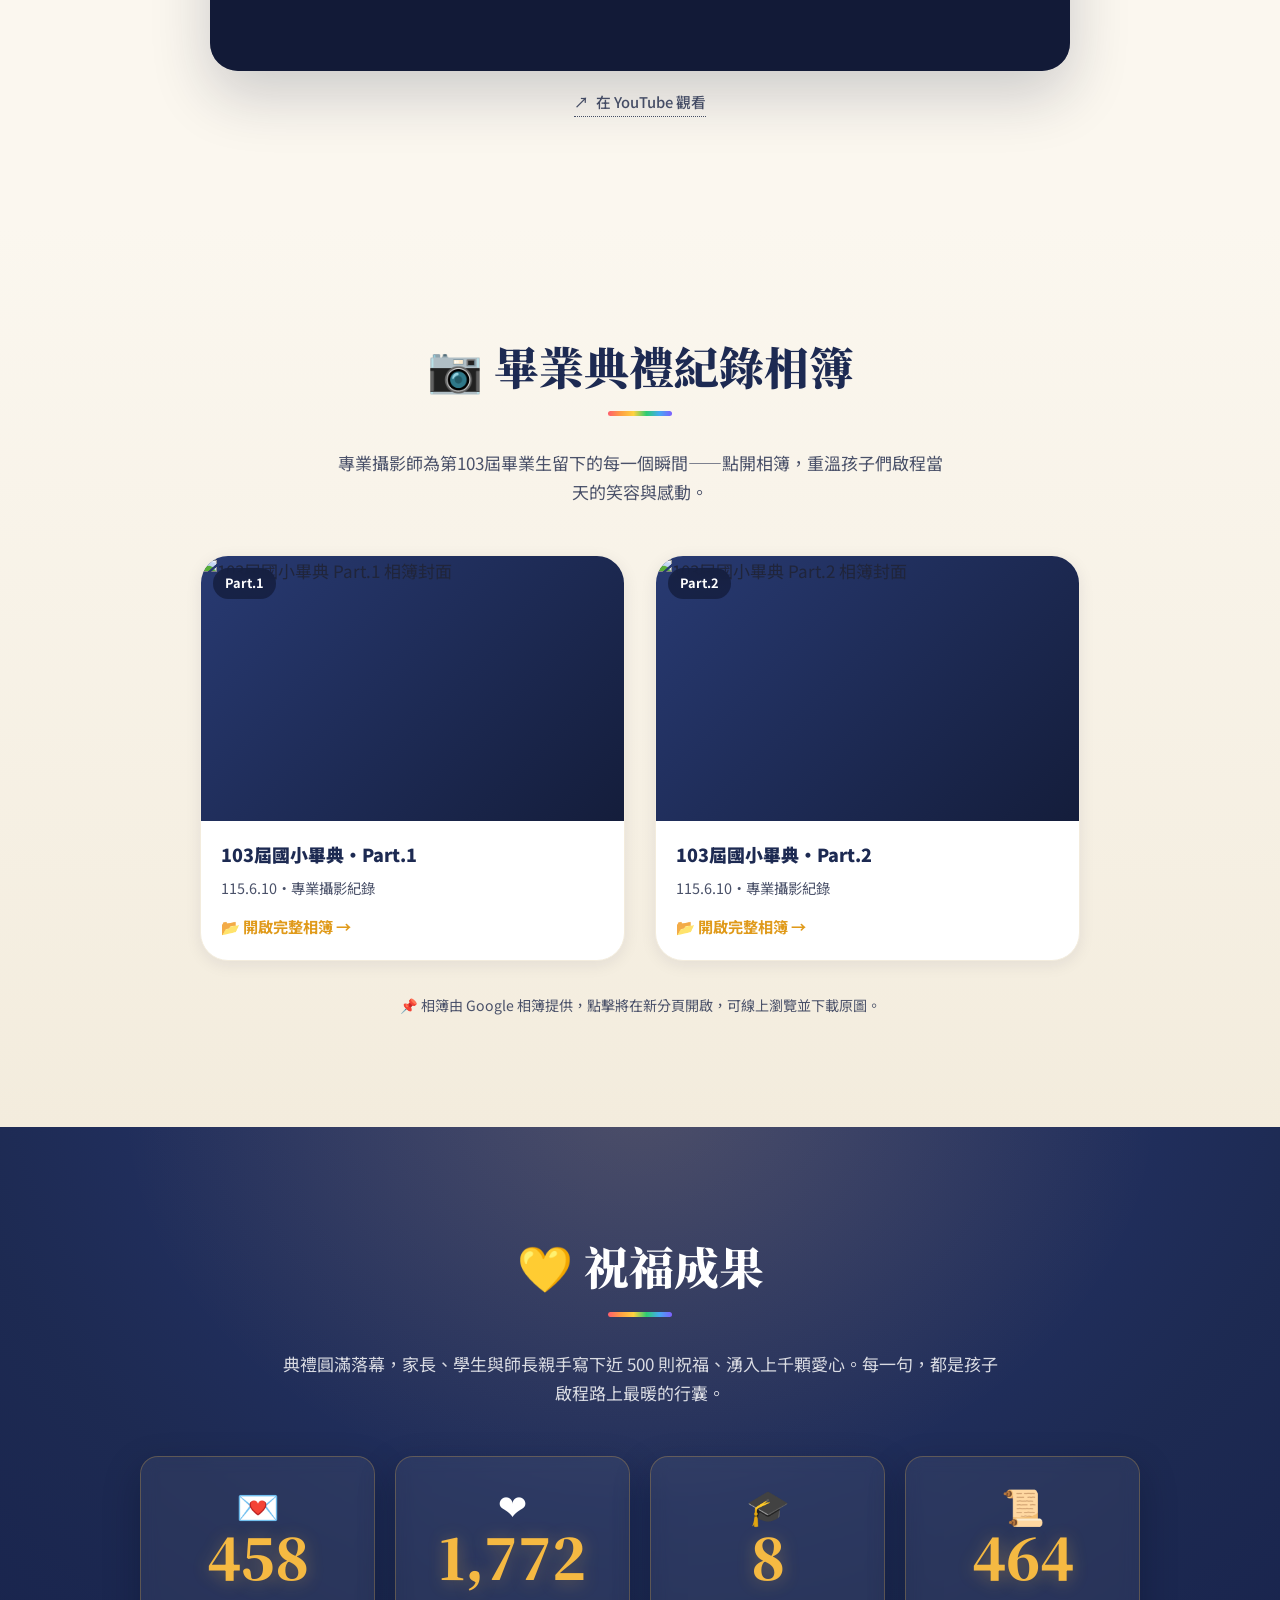
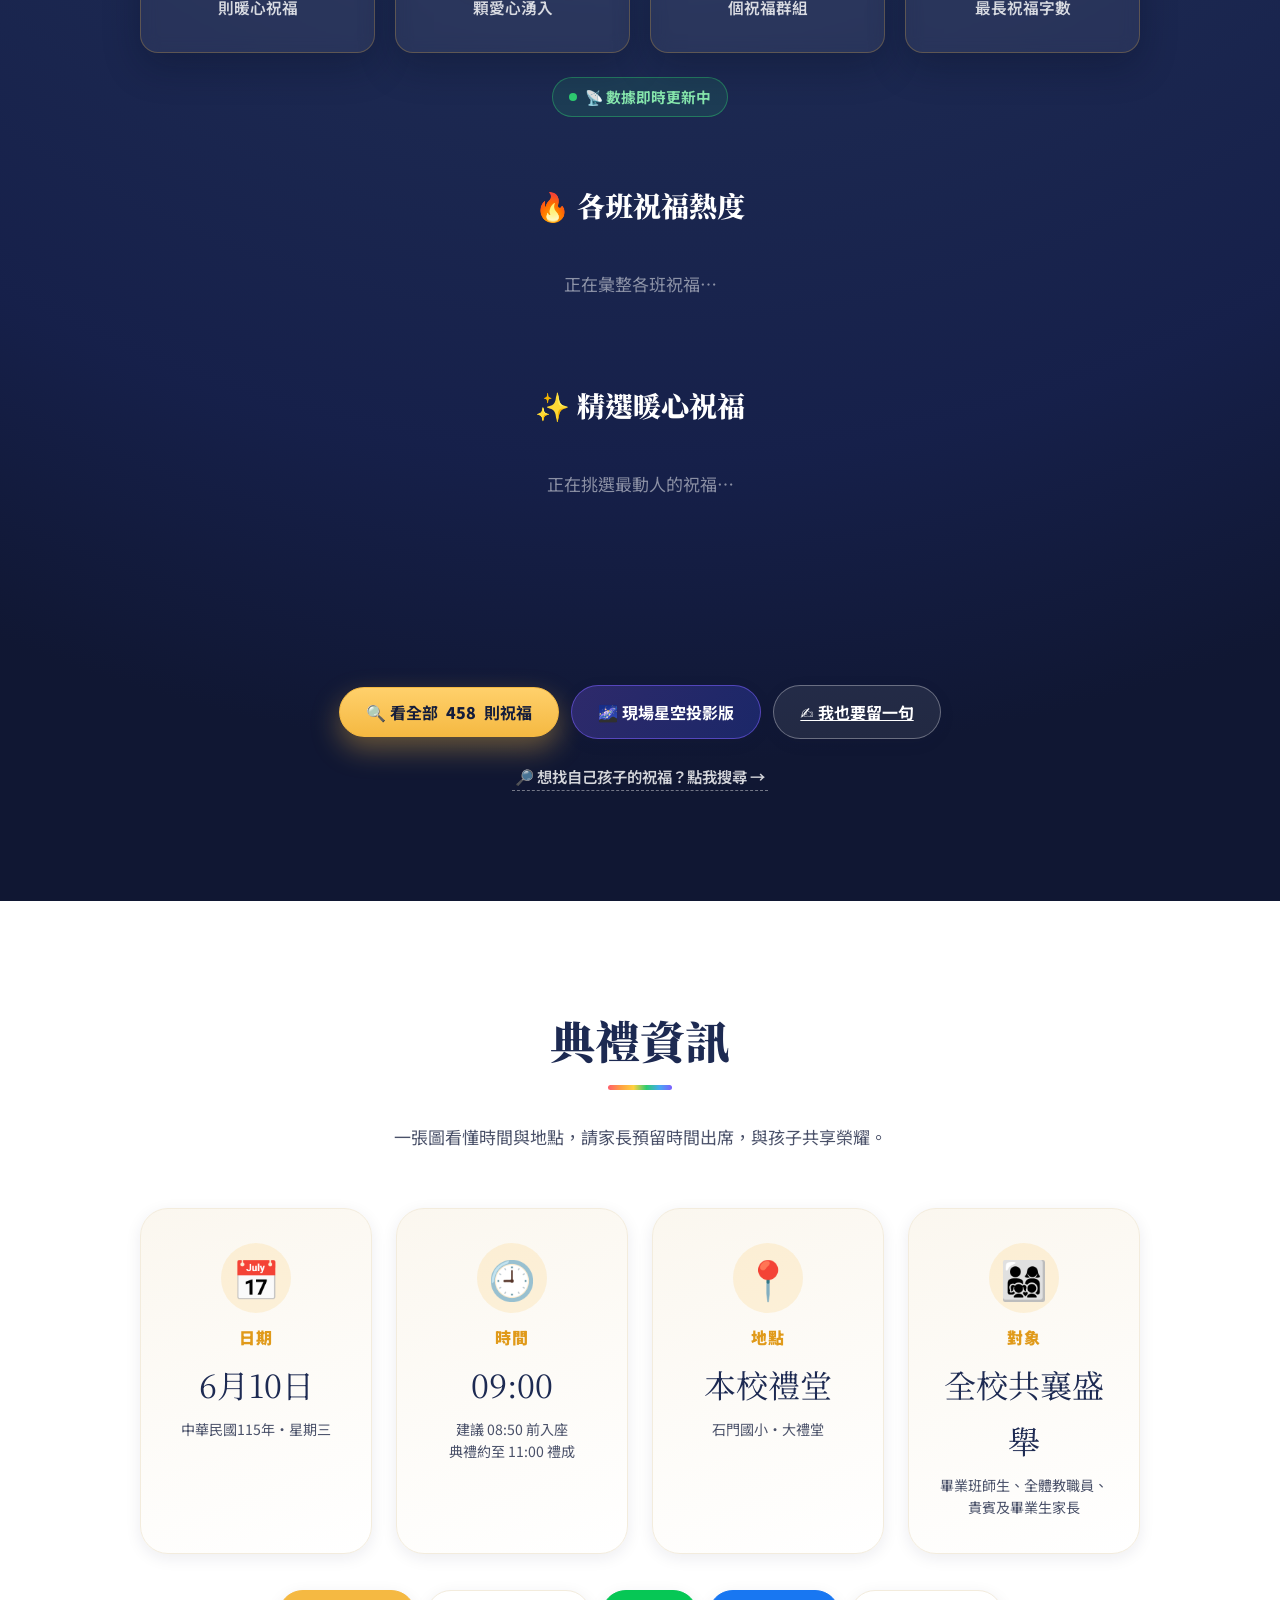
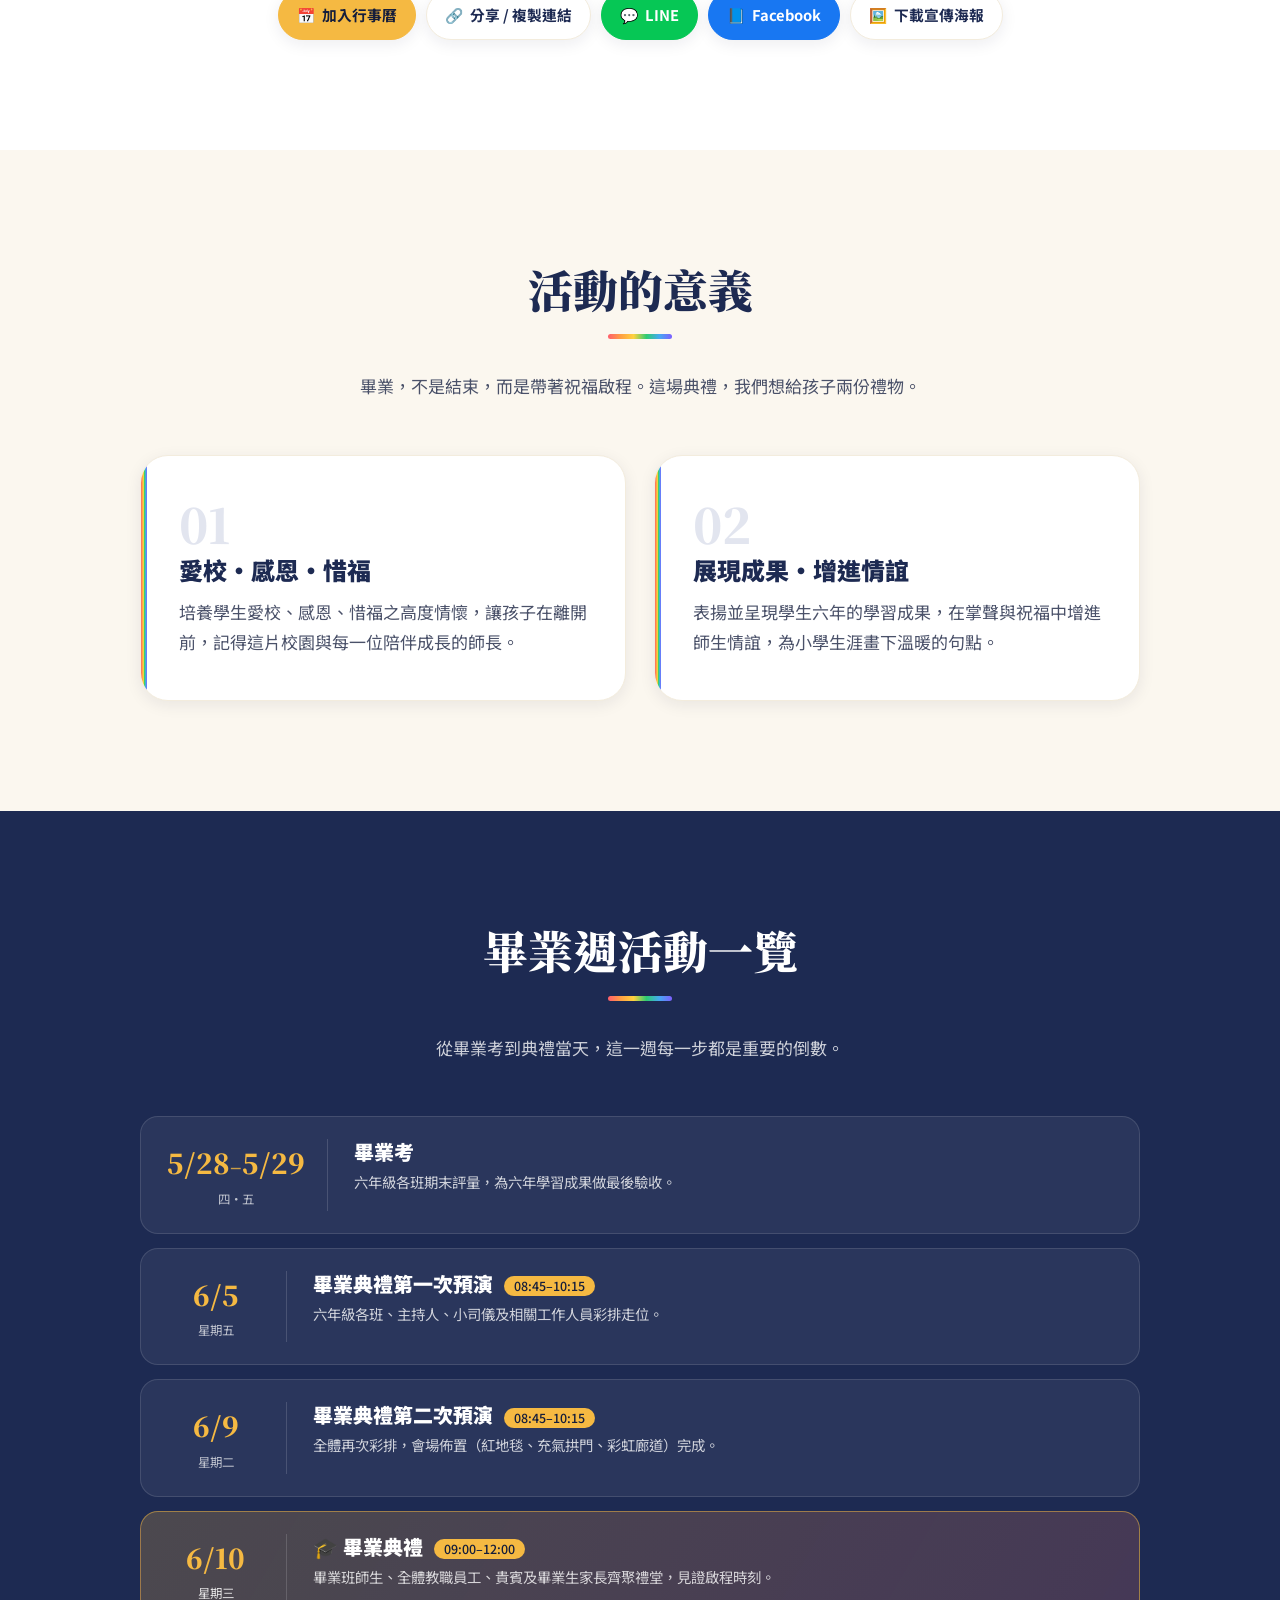
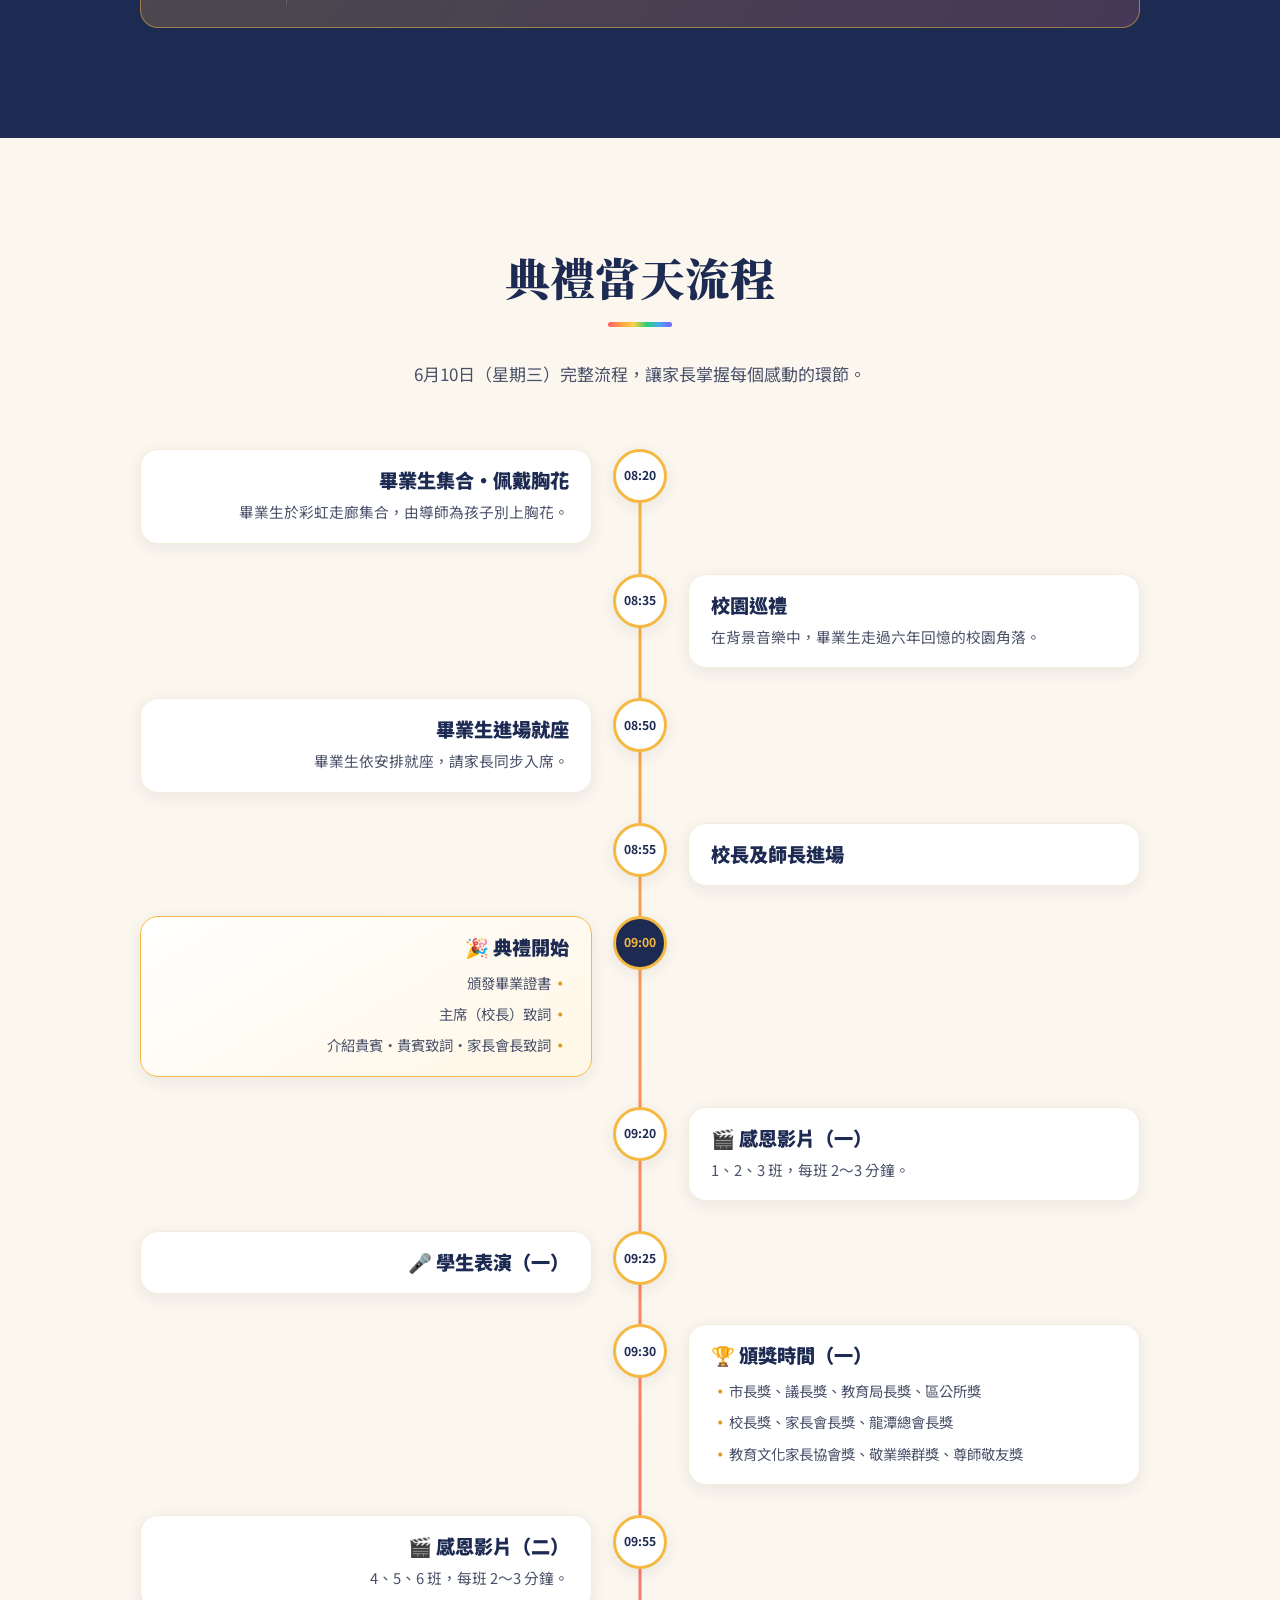
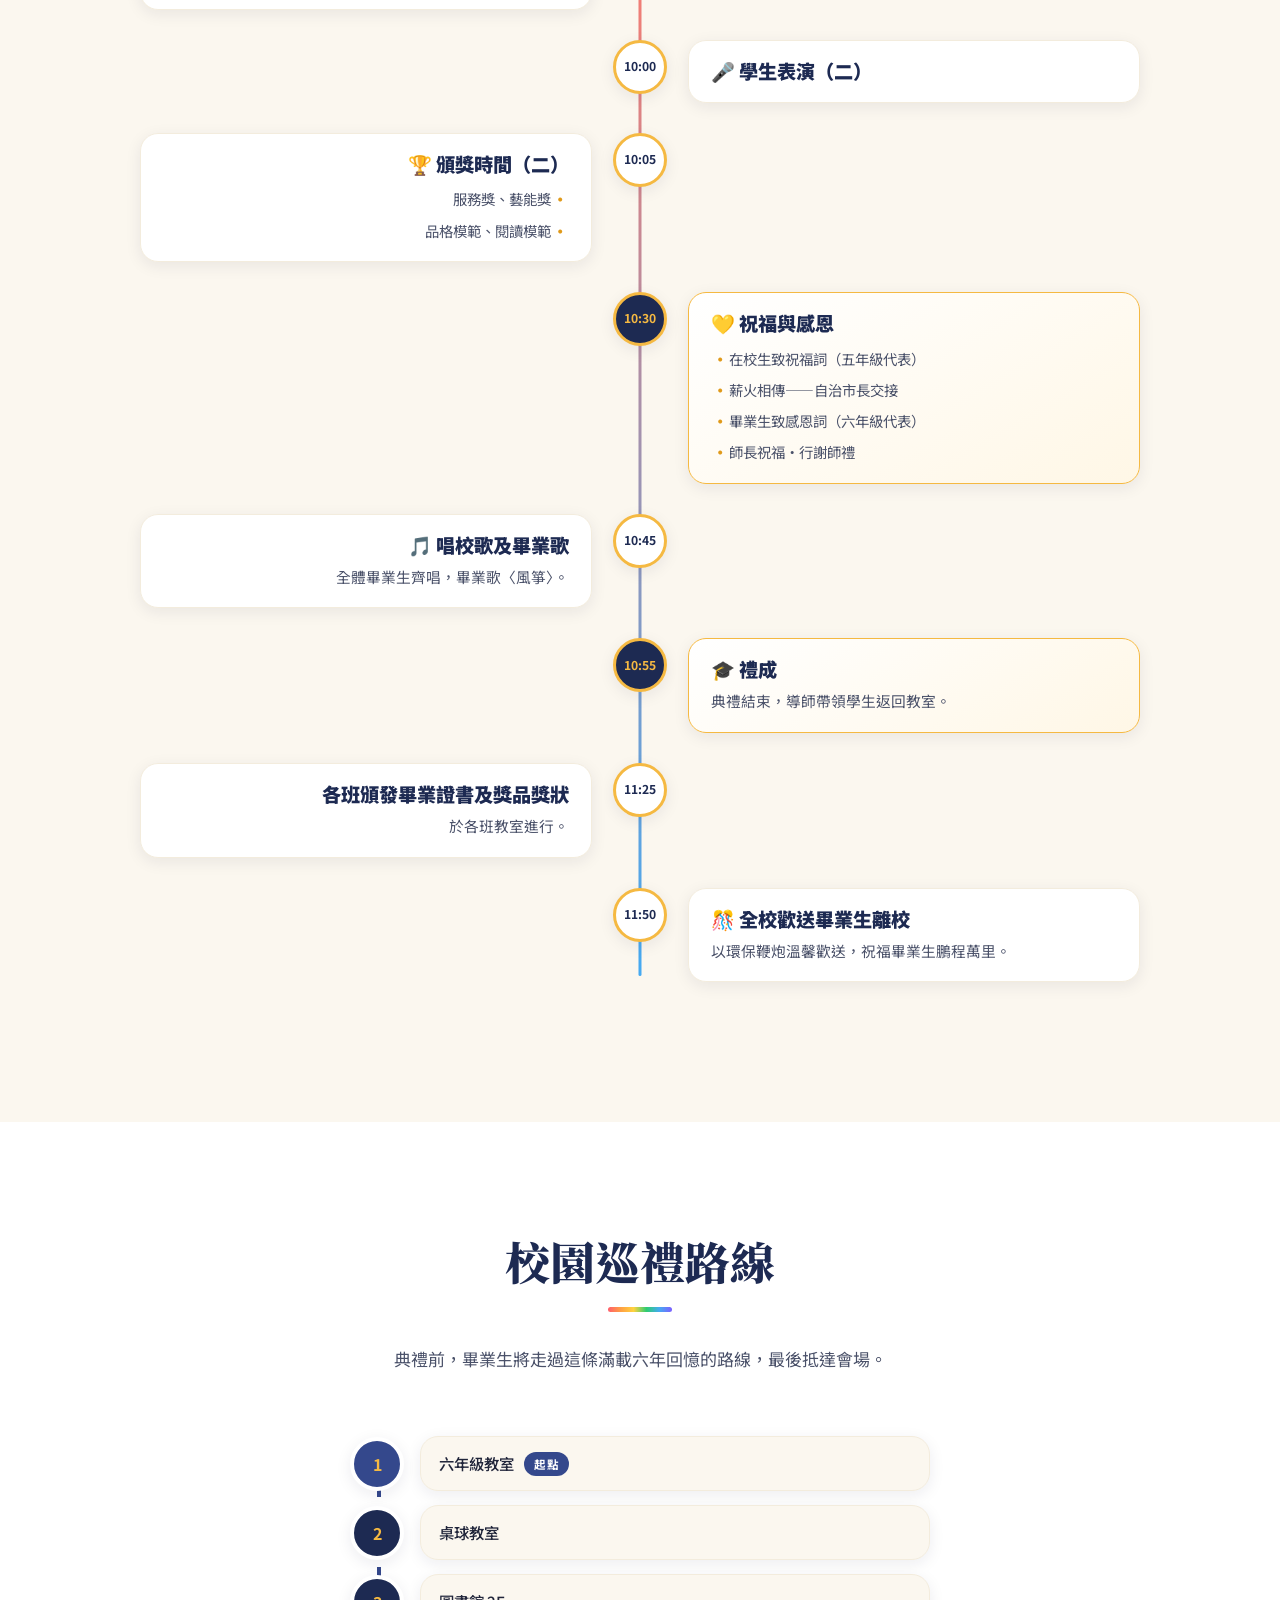
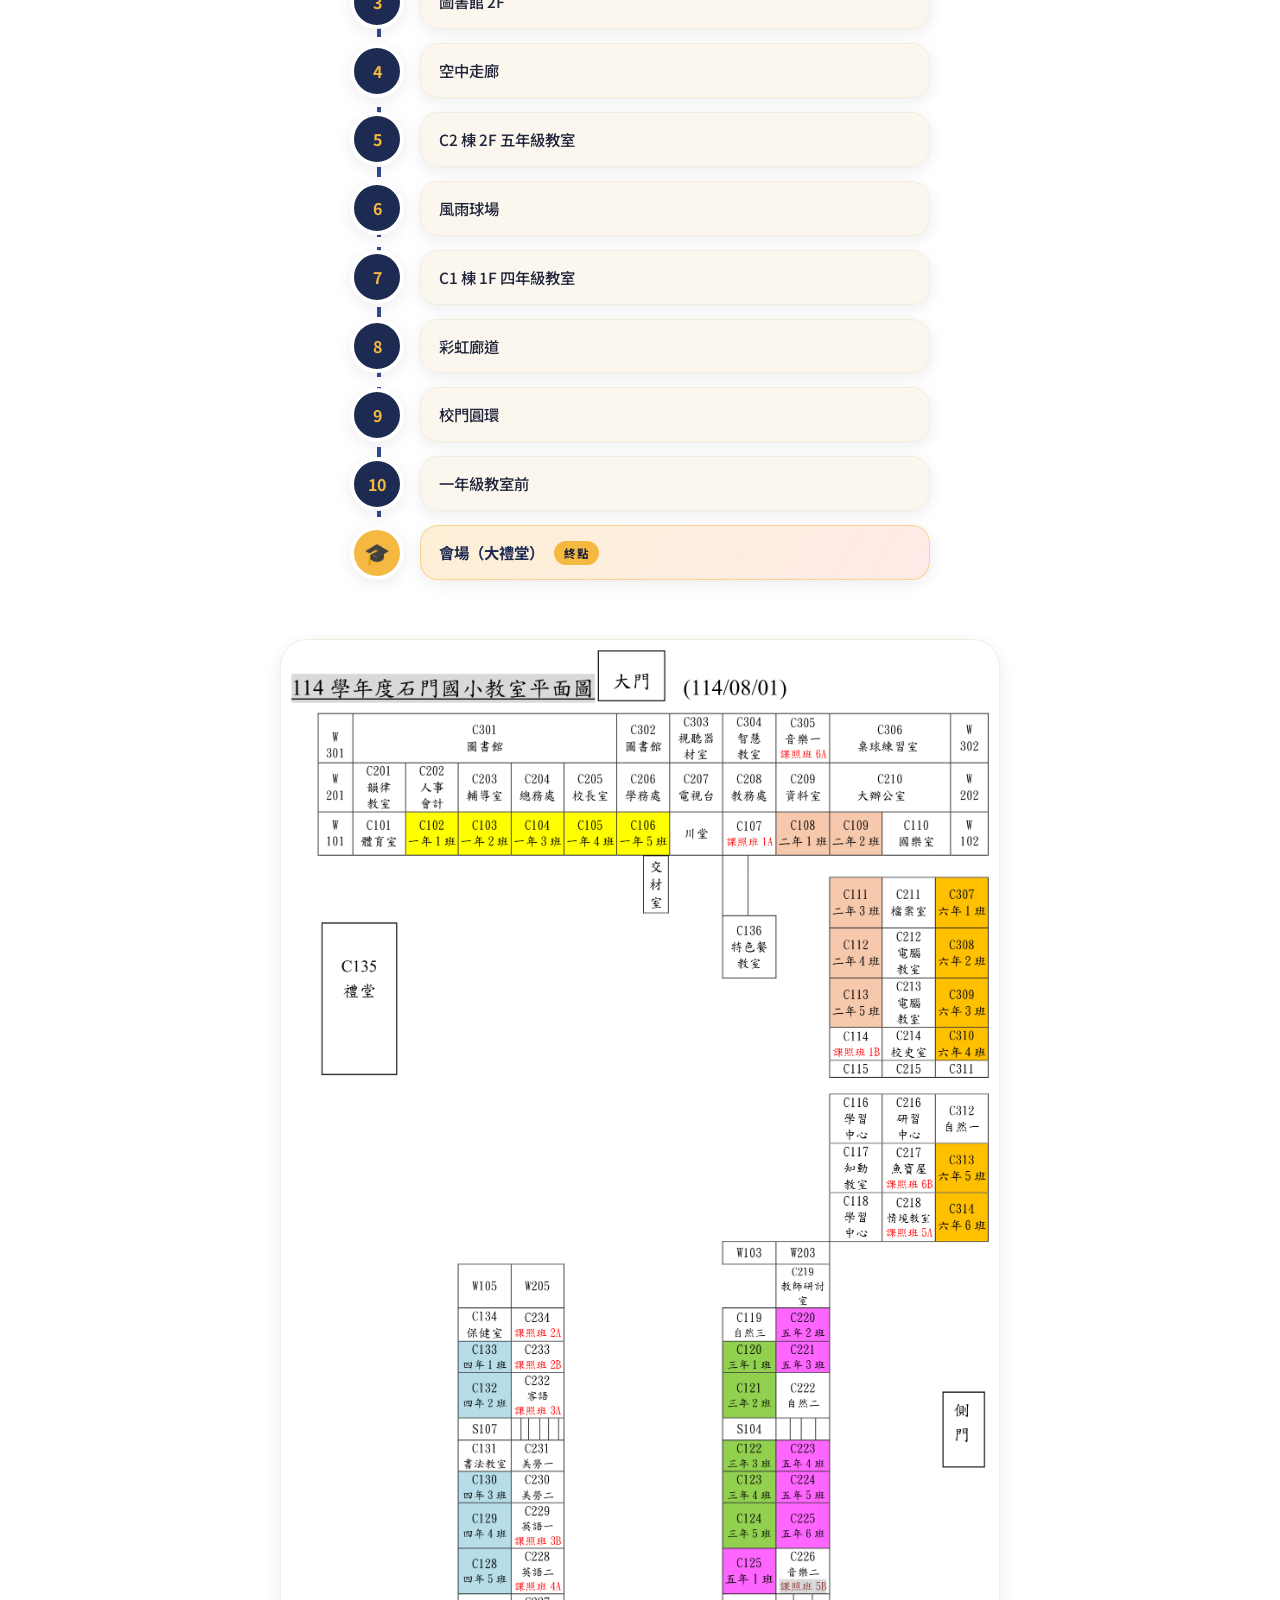
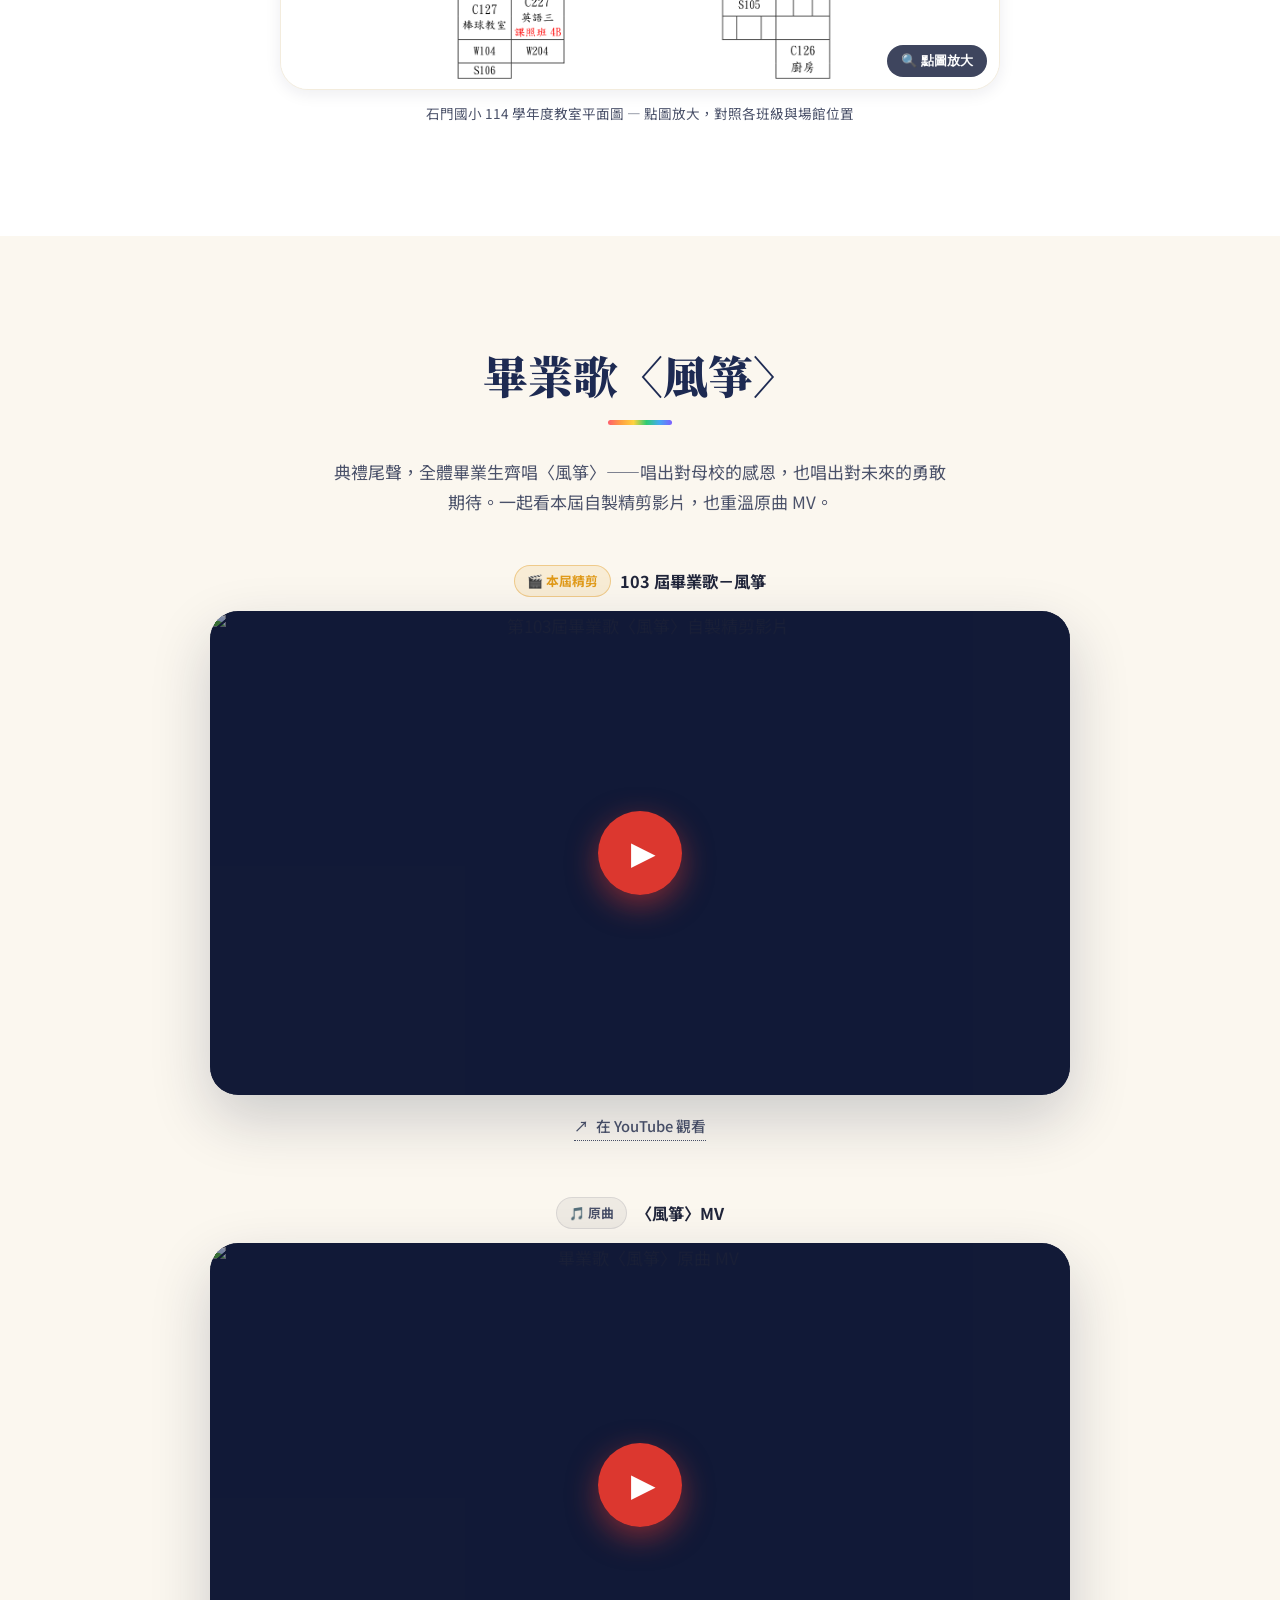
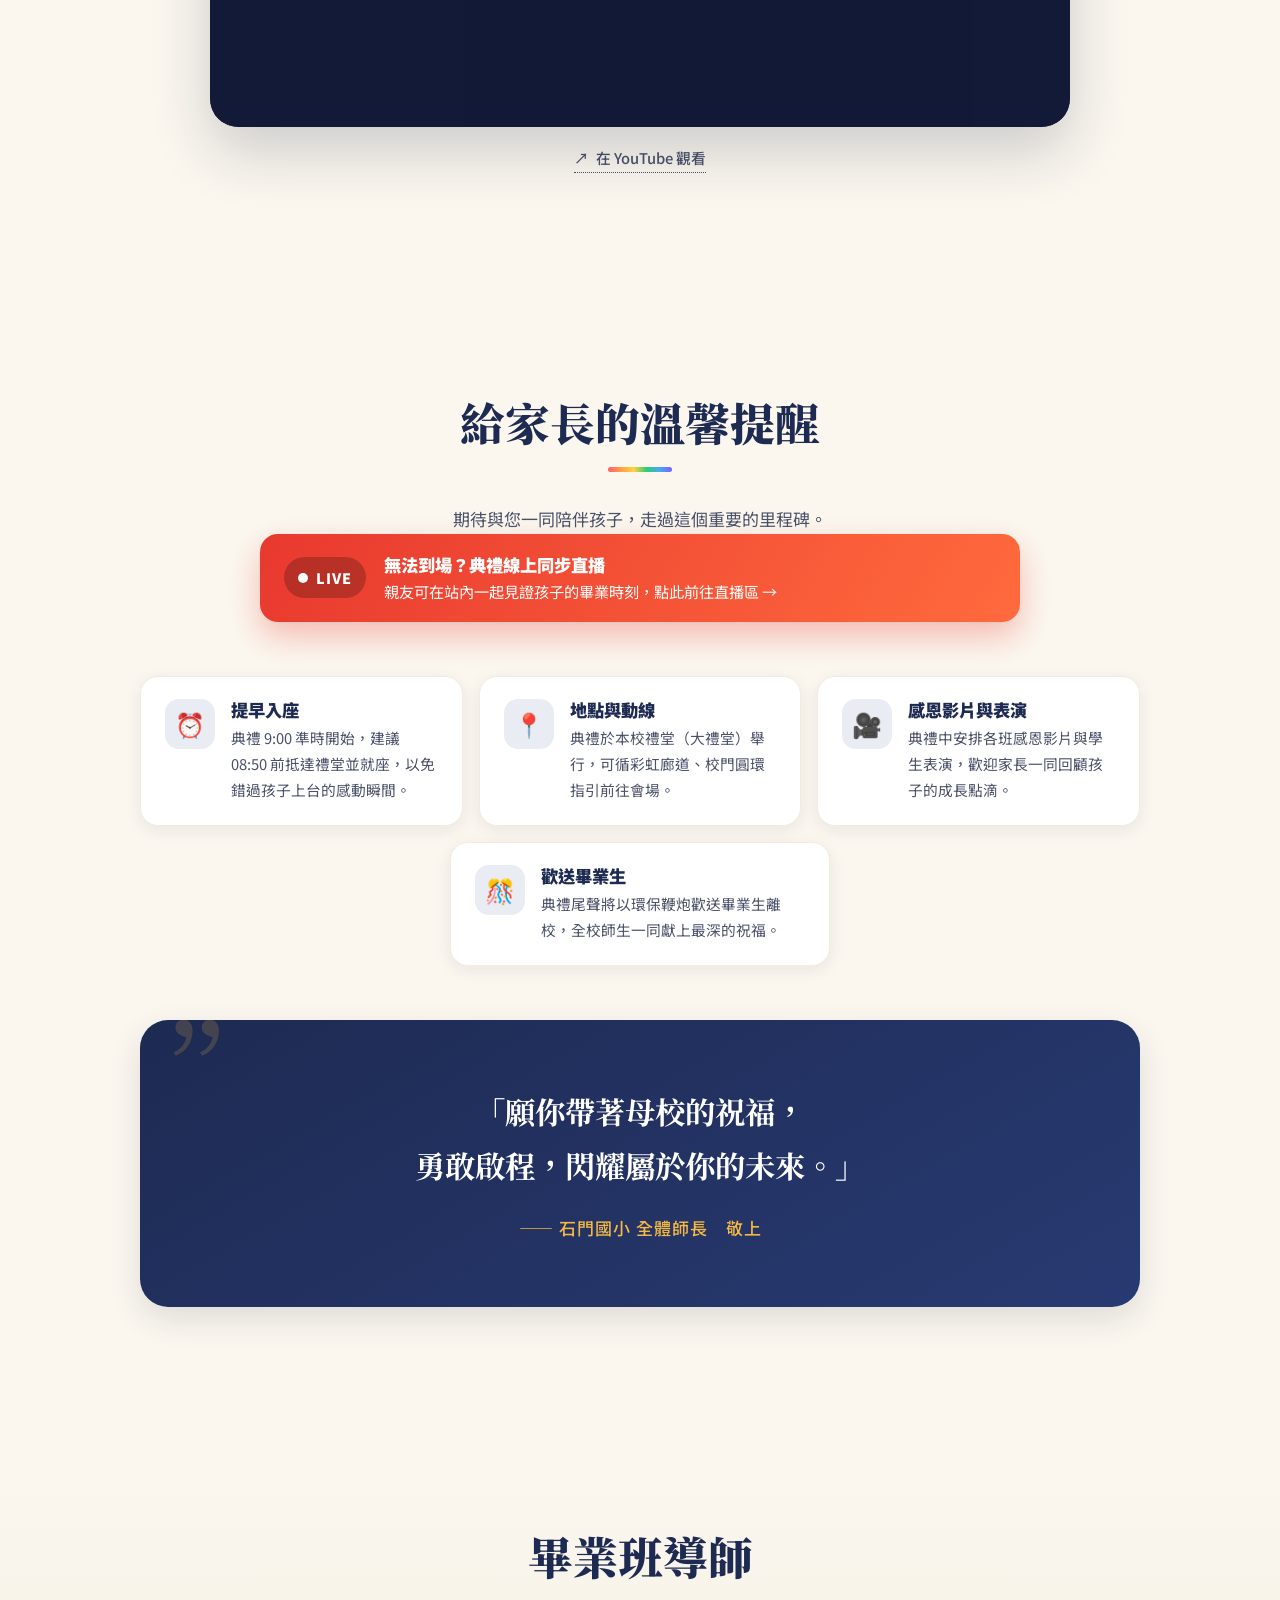
==== commit 8508880d: "chore: 頁尾「阿凱老師」連結改為阿凱老師教育科技創新專區 Co-Authored-By: Claude Opus 5.5 <noreply@anthropic.com>" ====
--- a/index.html
+++ b/index.html
@@ -850,7 +850,7 @@
       <p class="site-credit">
         Made with <span class="site-credit__heart" aria-label="愛心">❤️</span> by
         <a
-          href="https://www.smes.tyc.edu.tw/modules/school/index.php?department_id=2&zone_id=0&page_id=2&content_id=11&type=news&from_op=all_news#a5"
+          href="https://cagoooo.github.io/Akai/"
           target="_blank"
           rel="noopener noreferrer"
           class="site-credit__author"
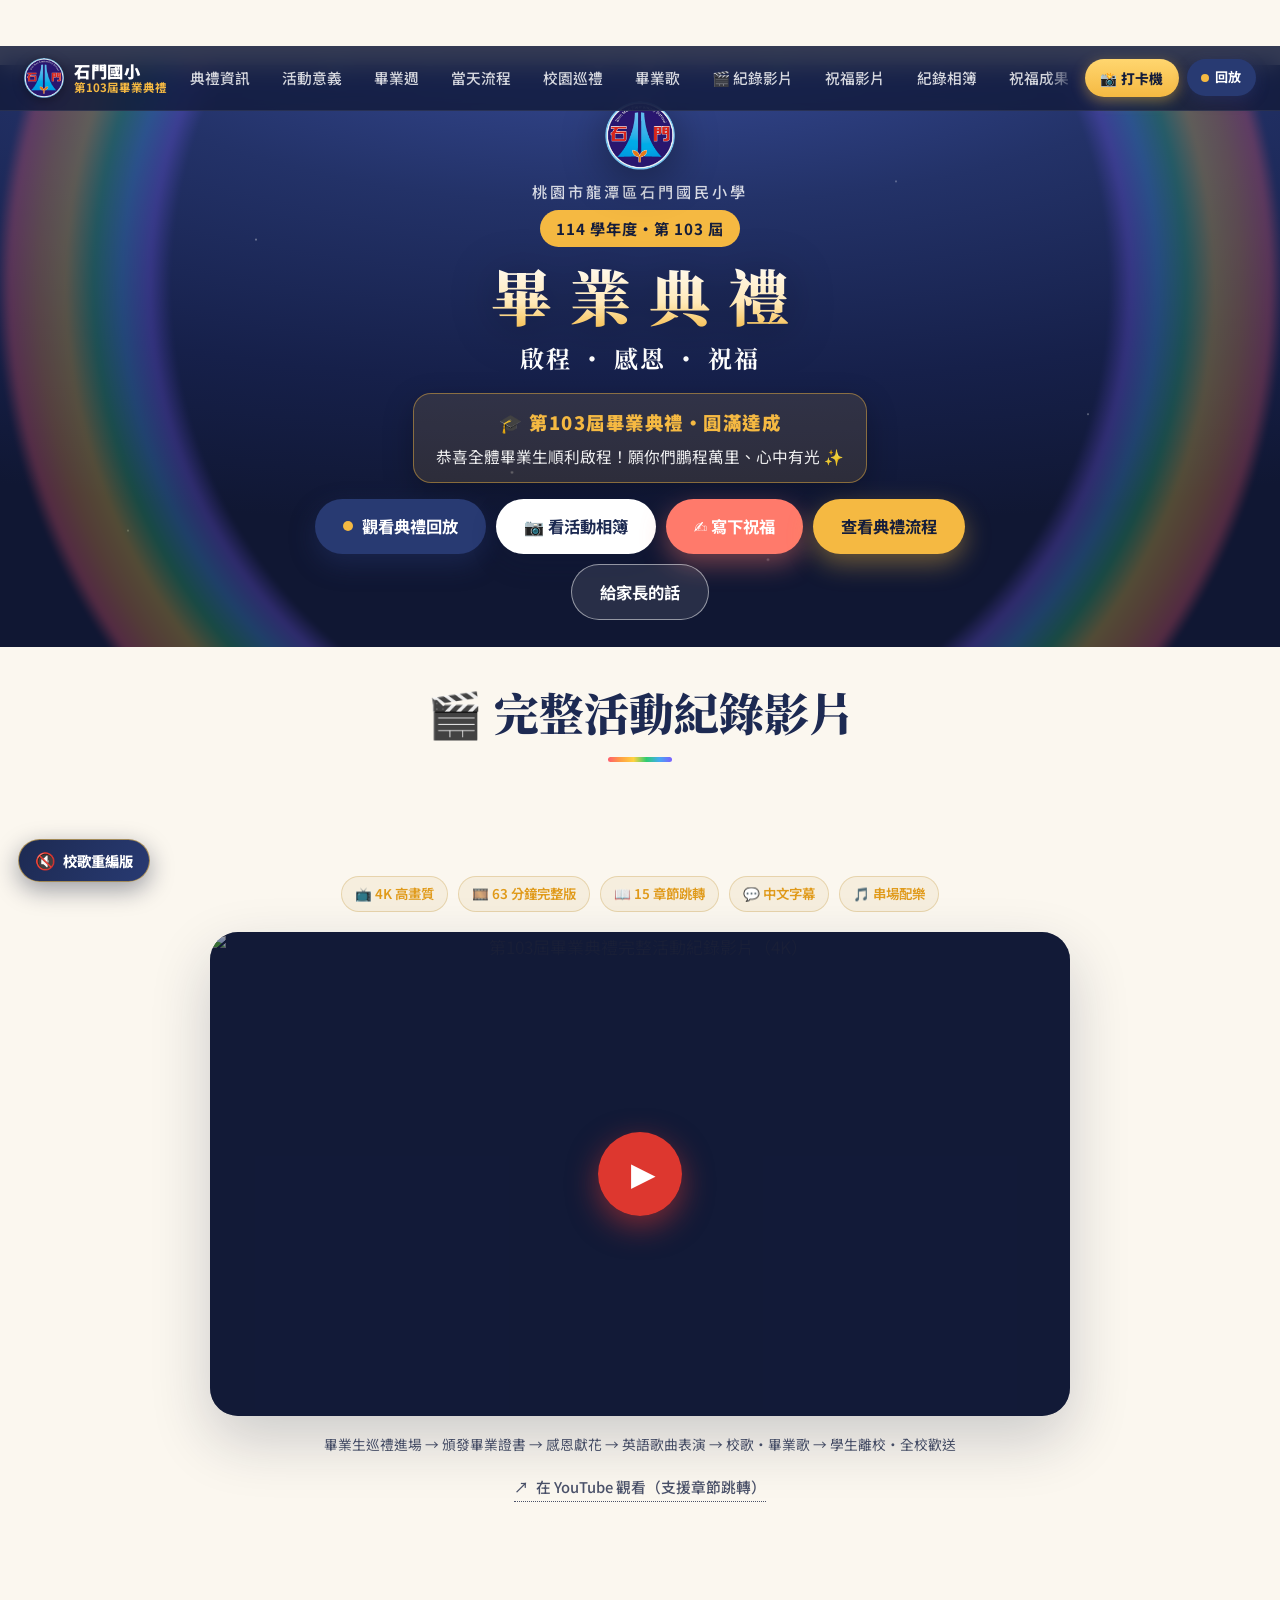
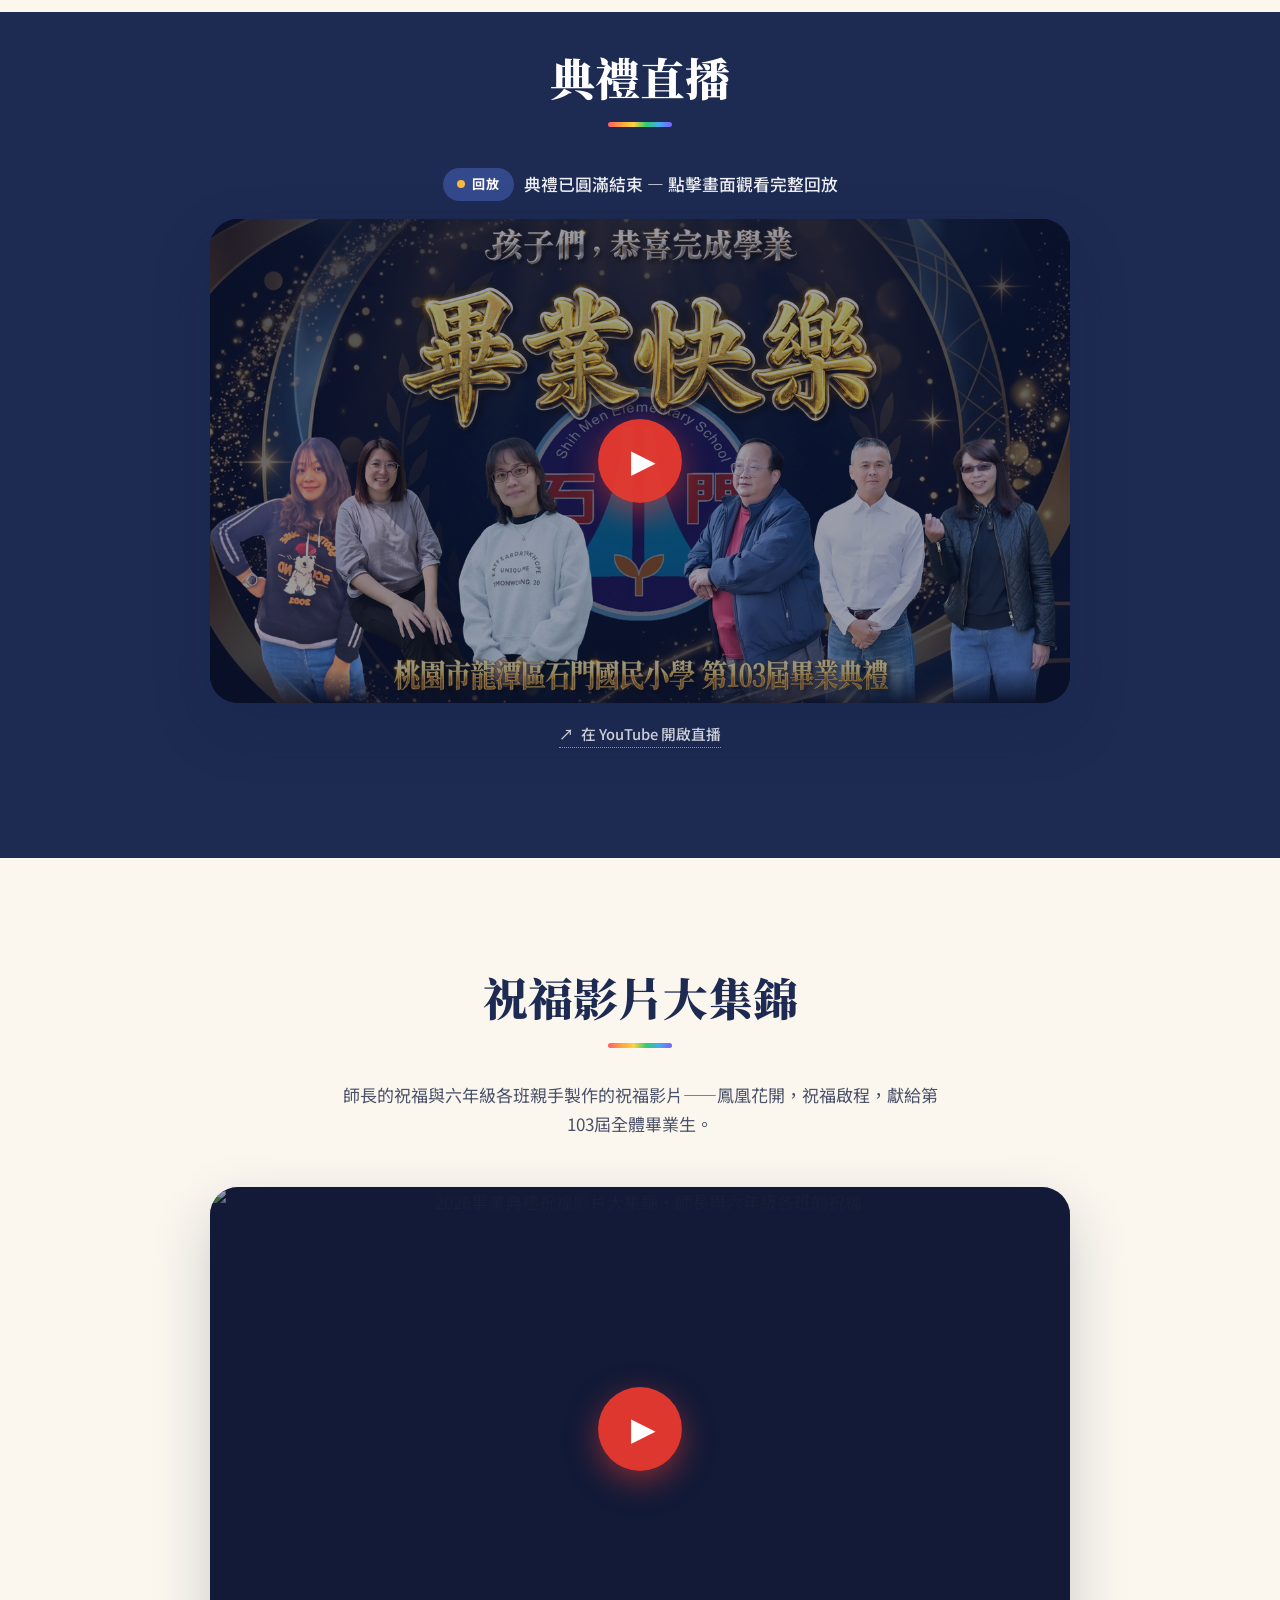
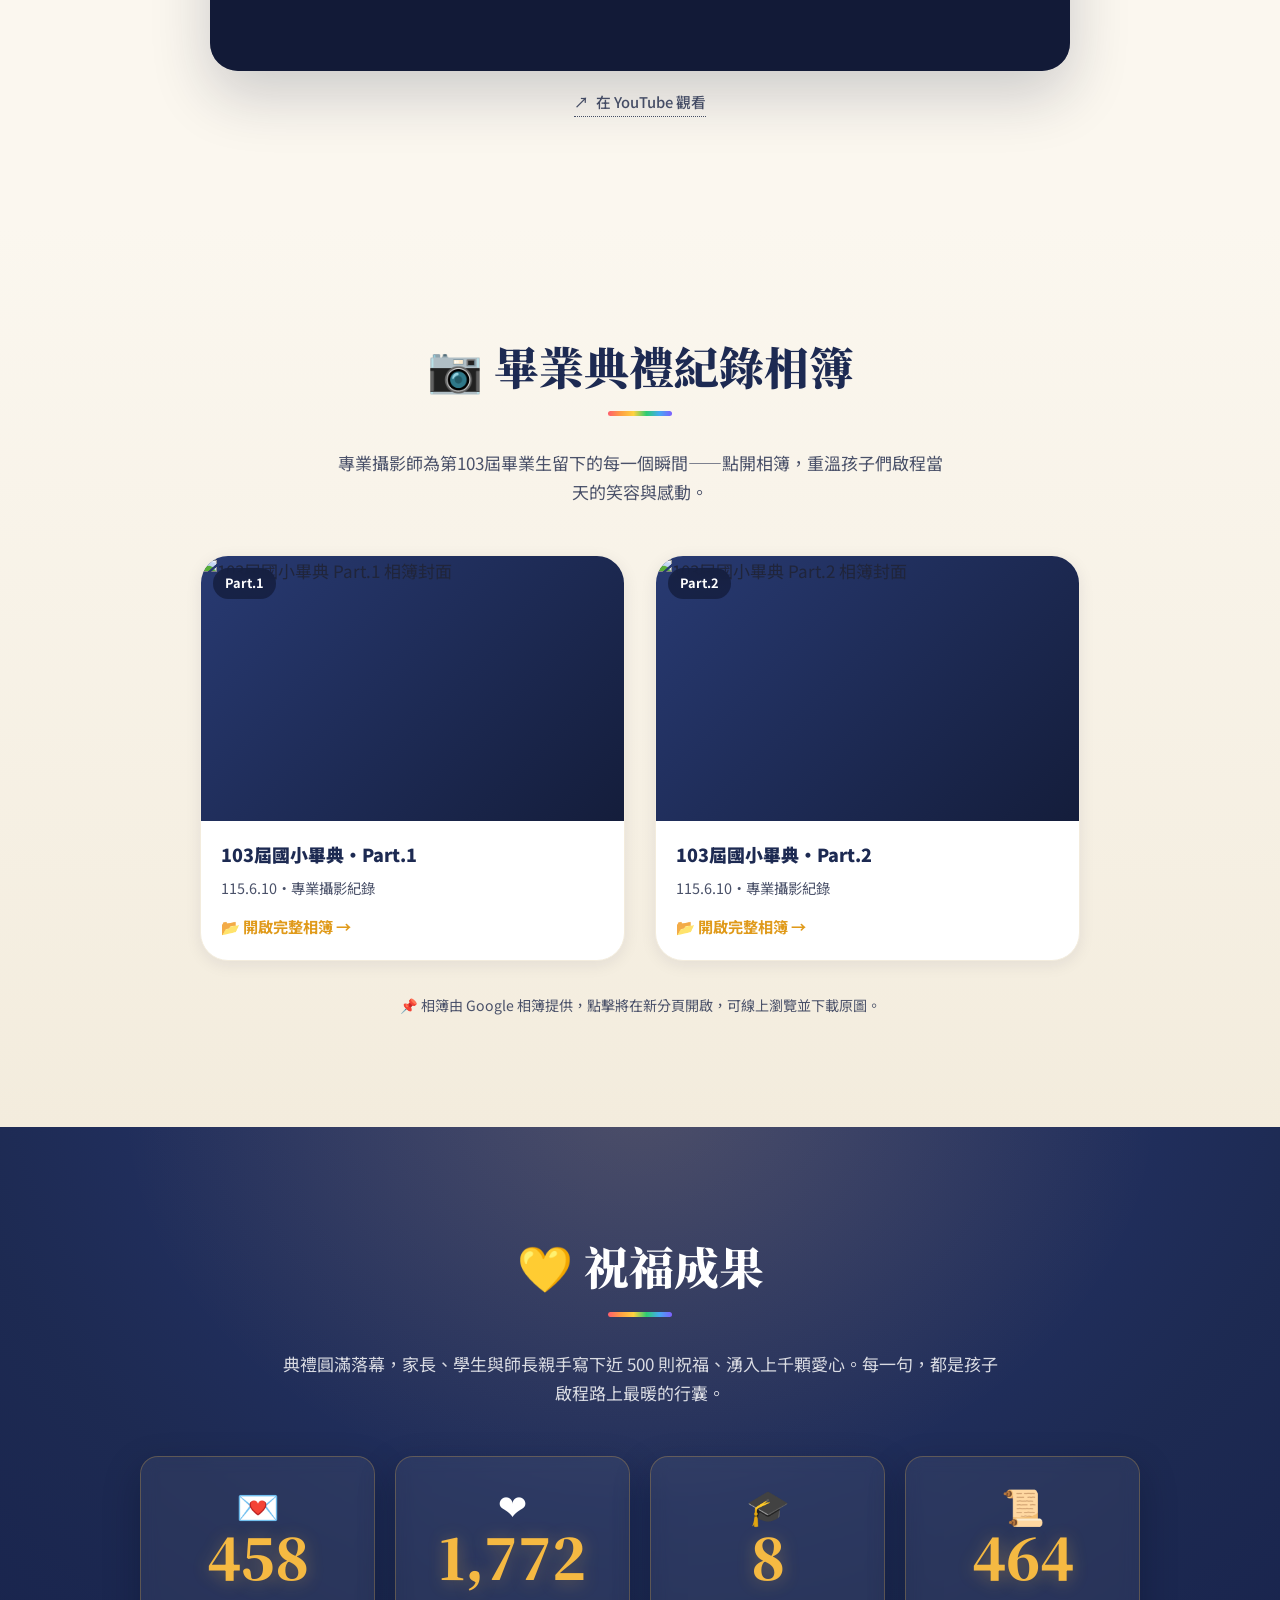
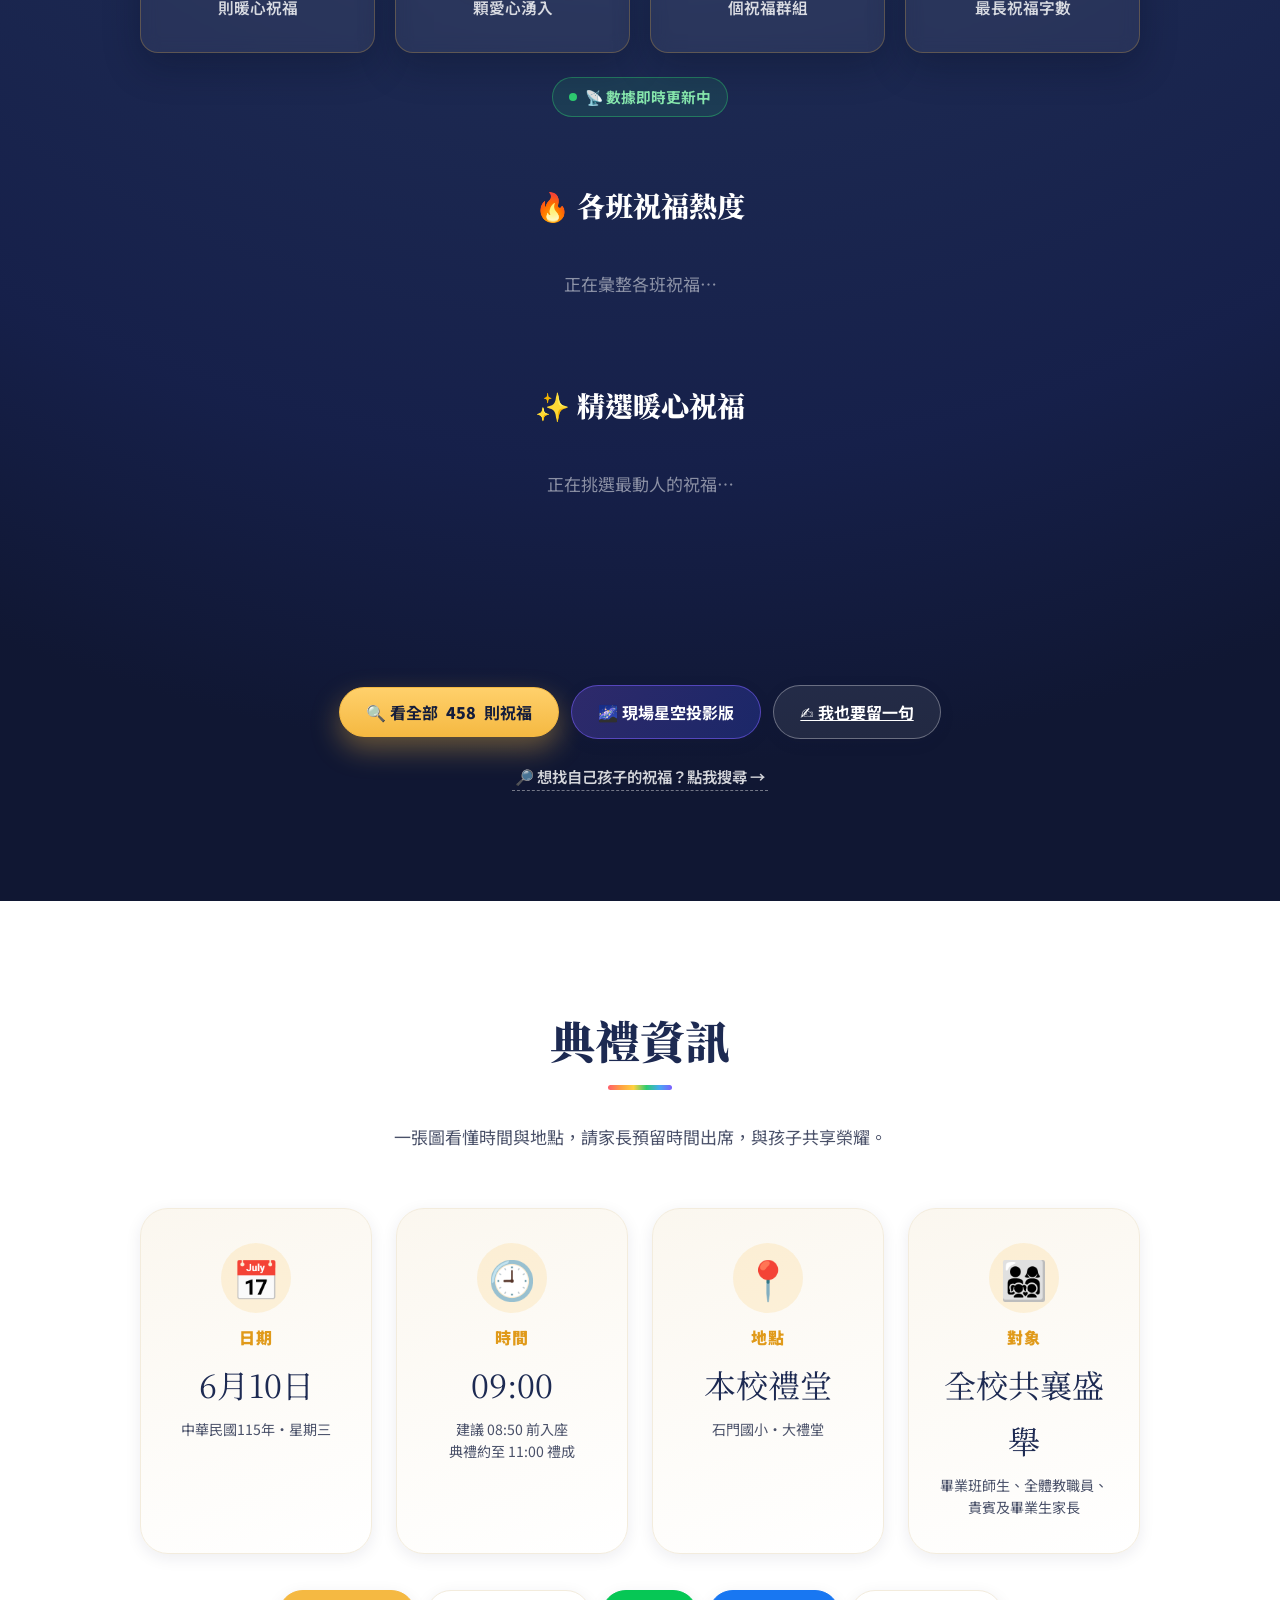
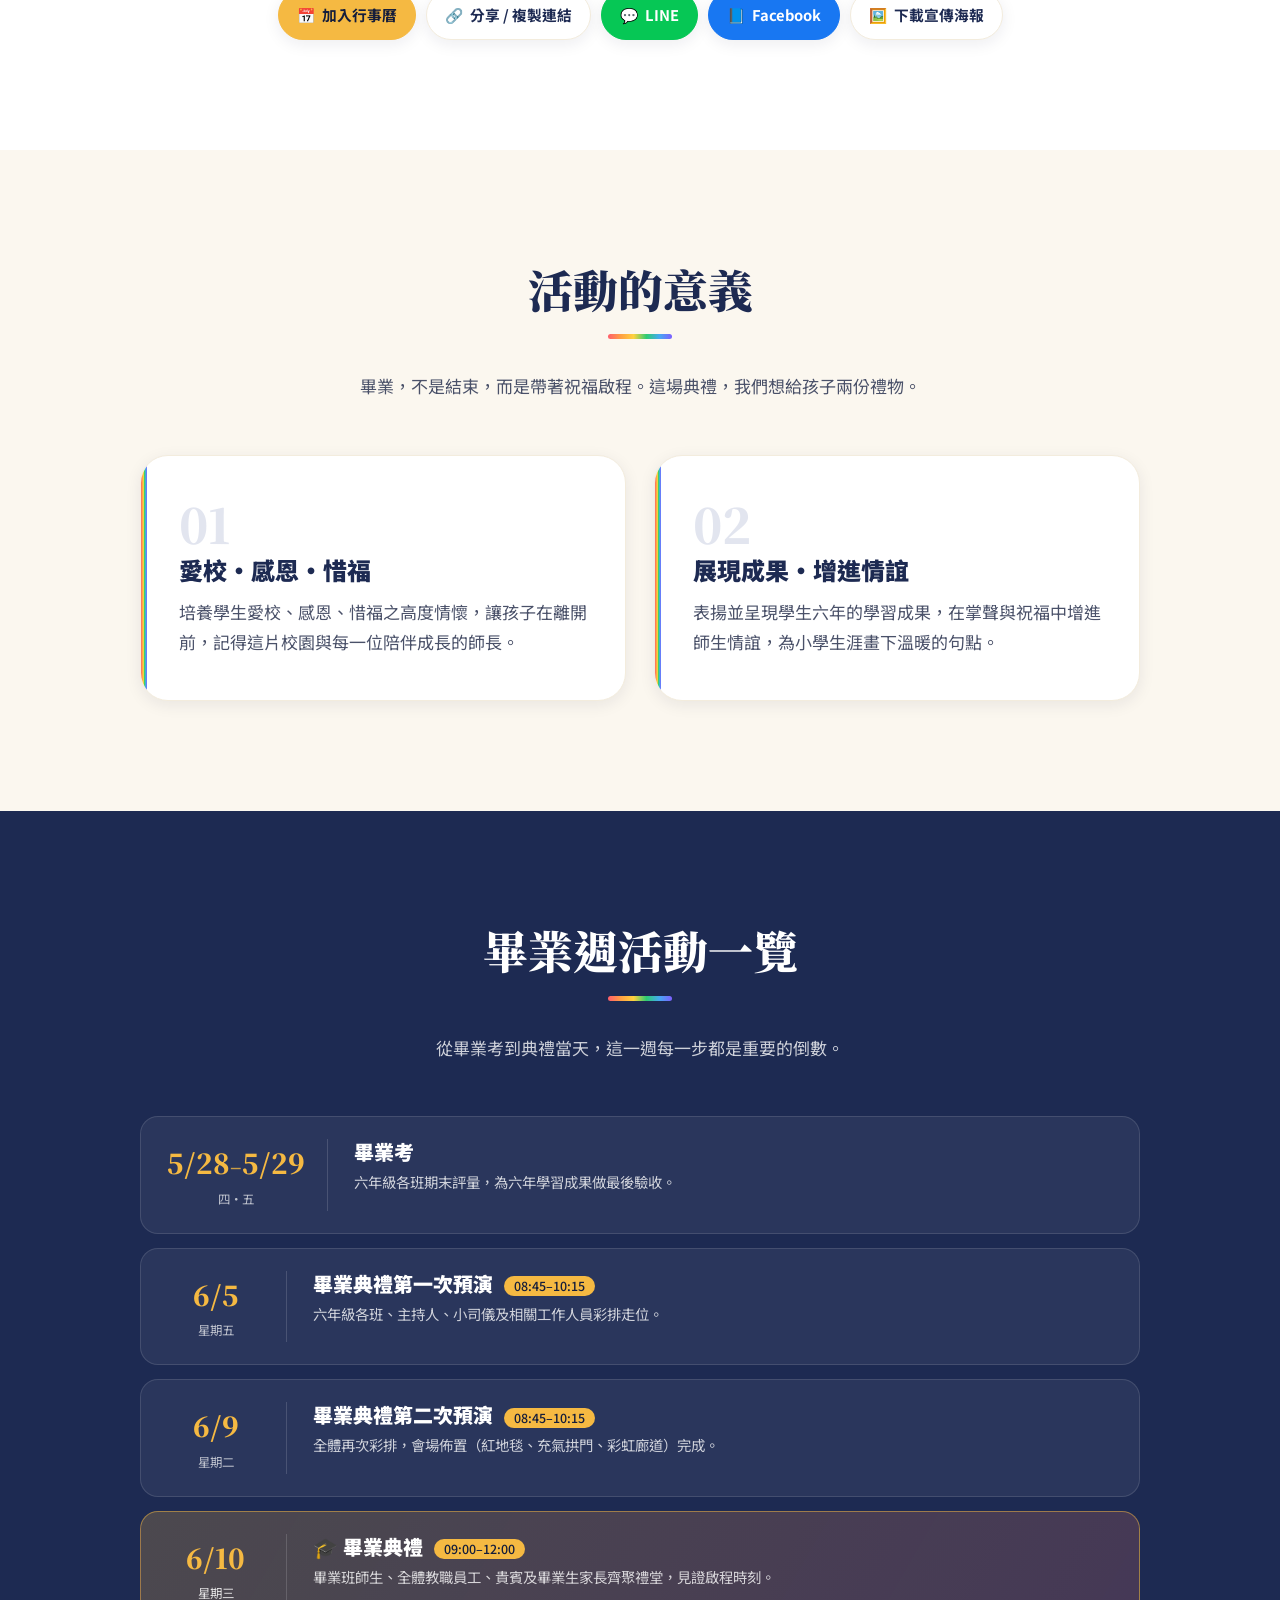
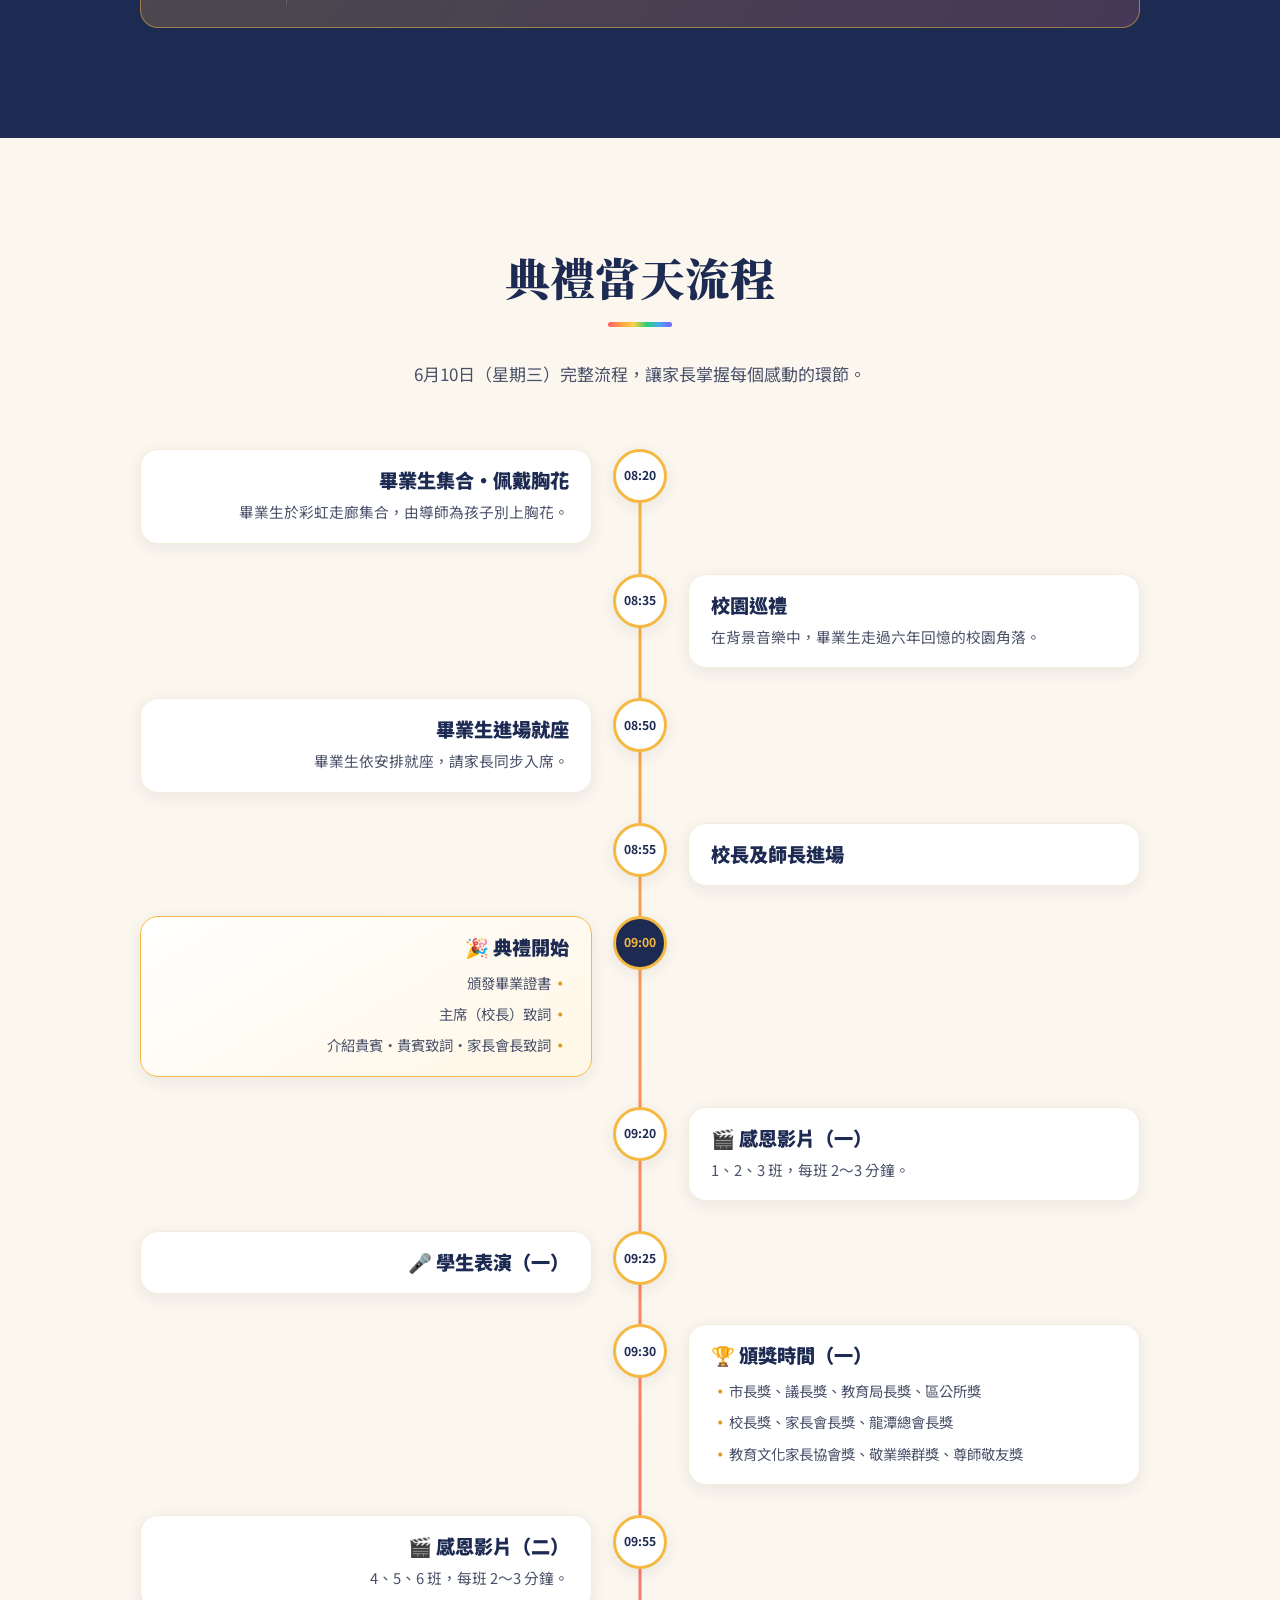
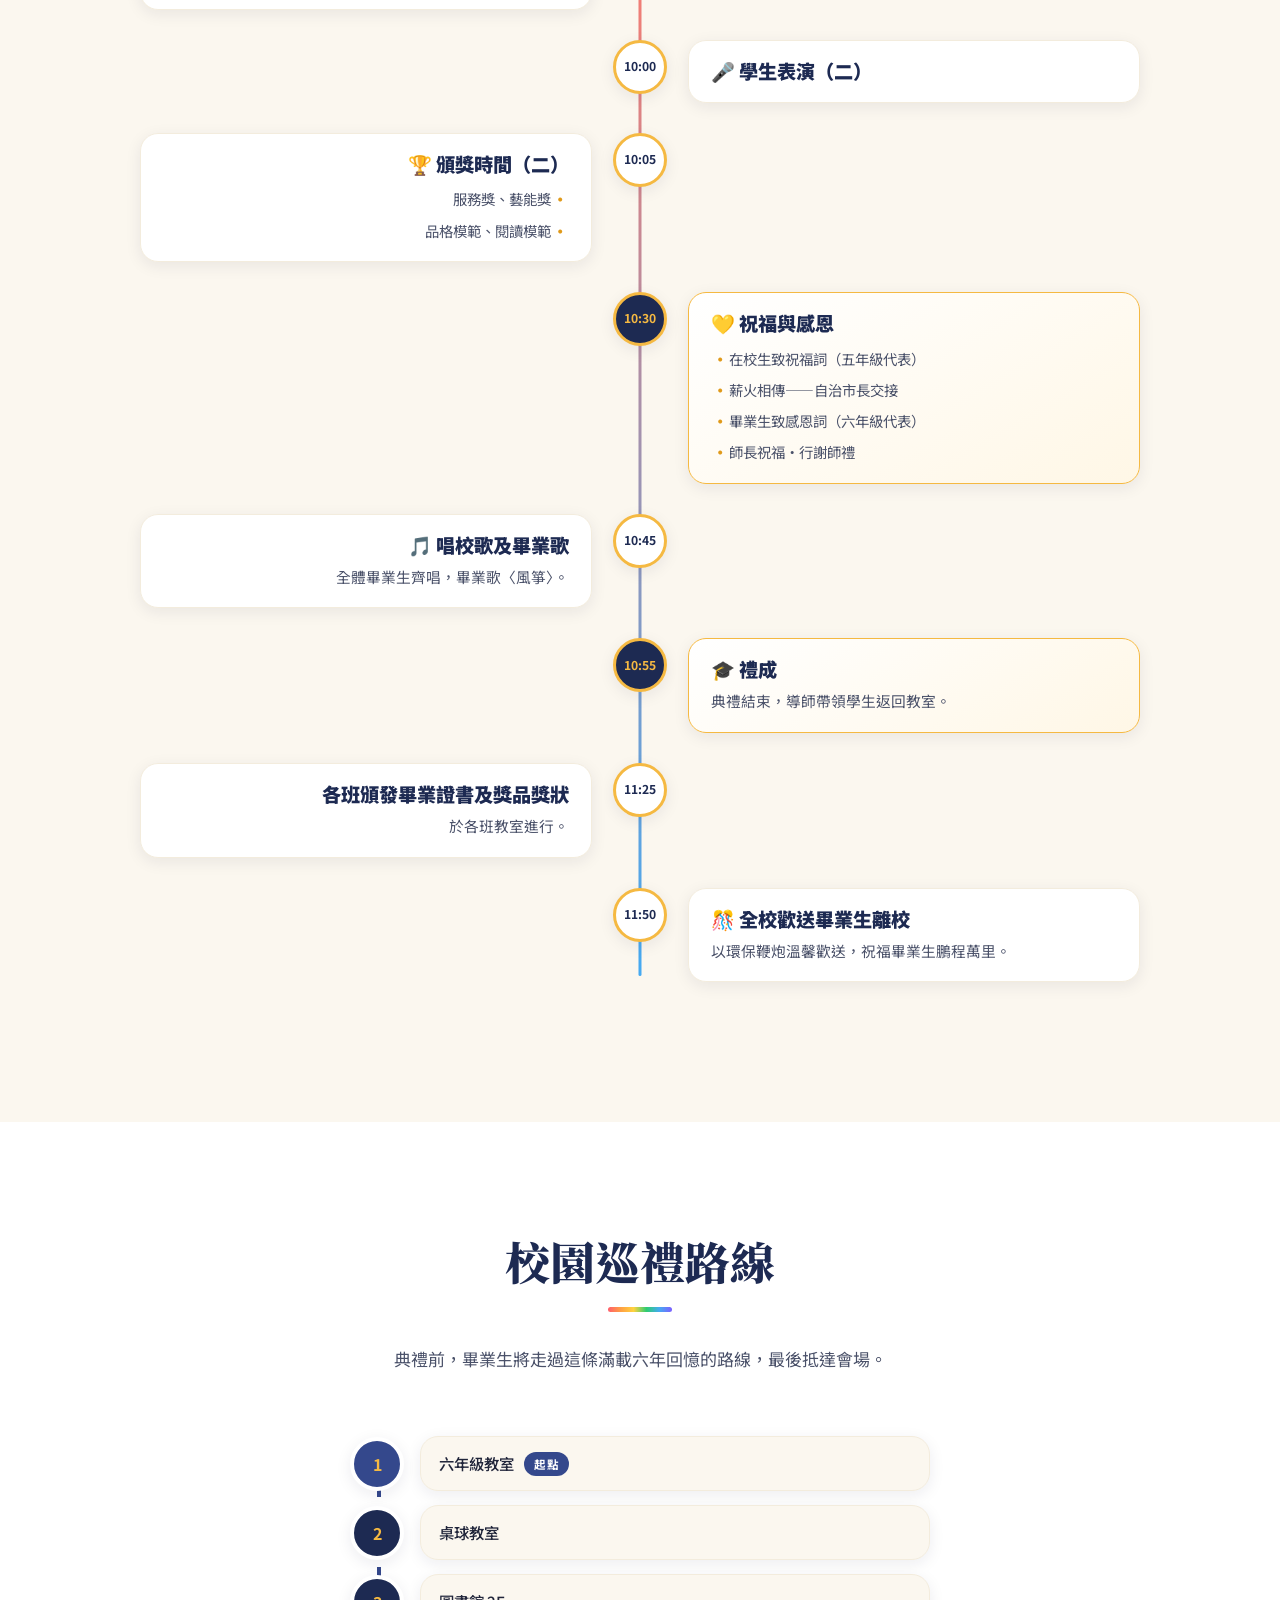
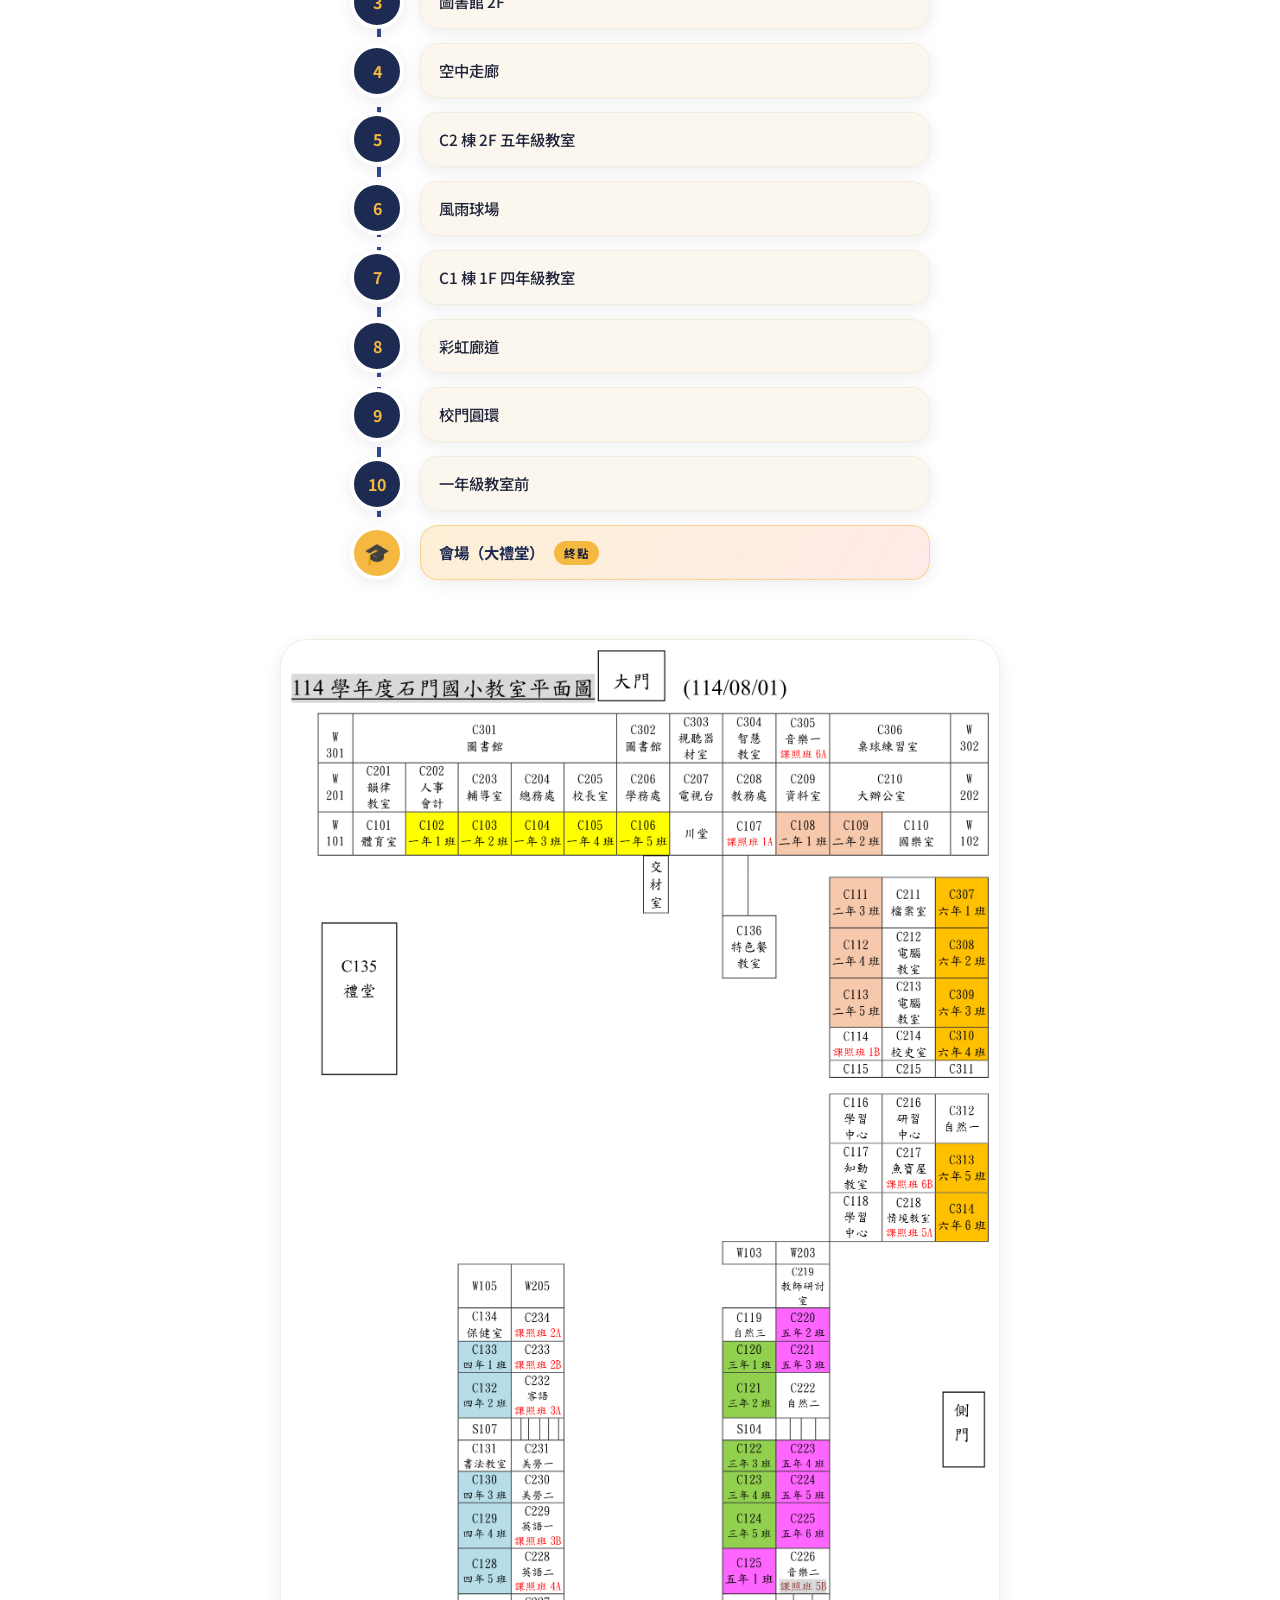
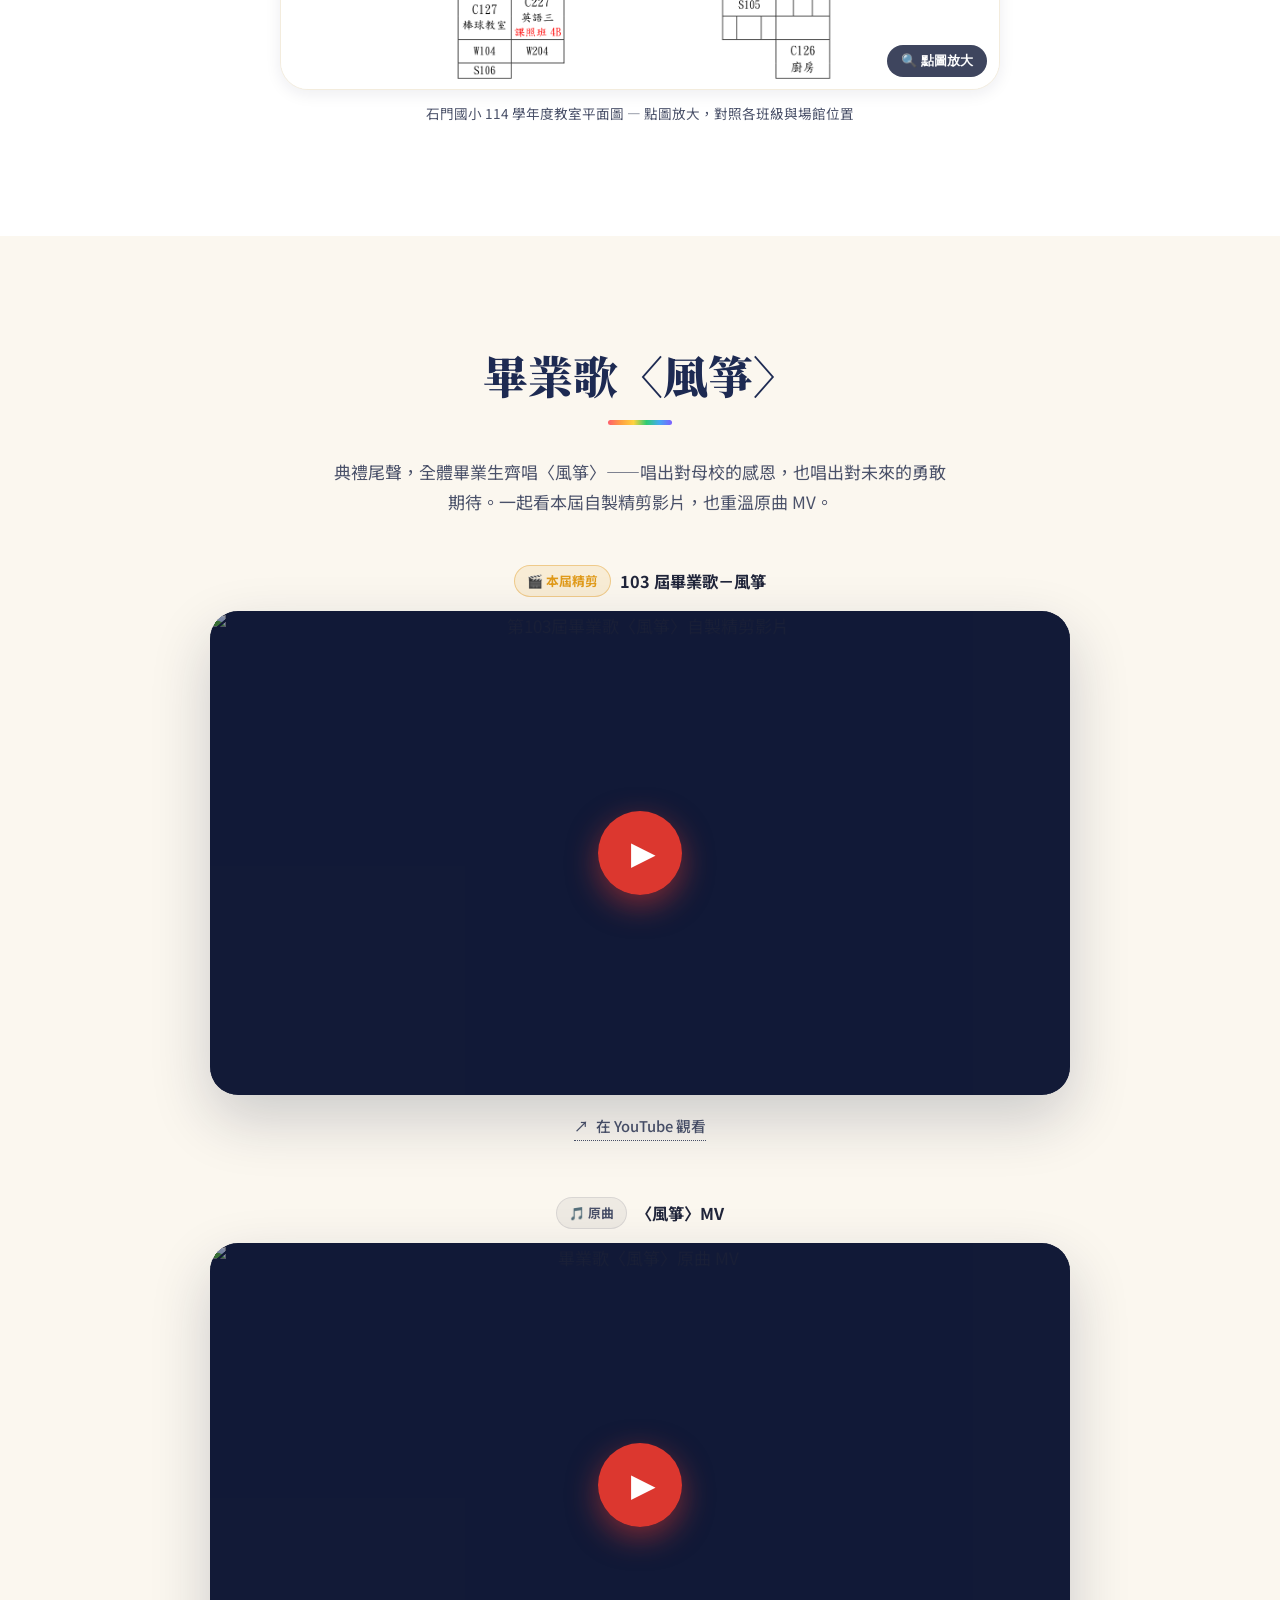
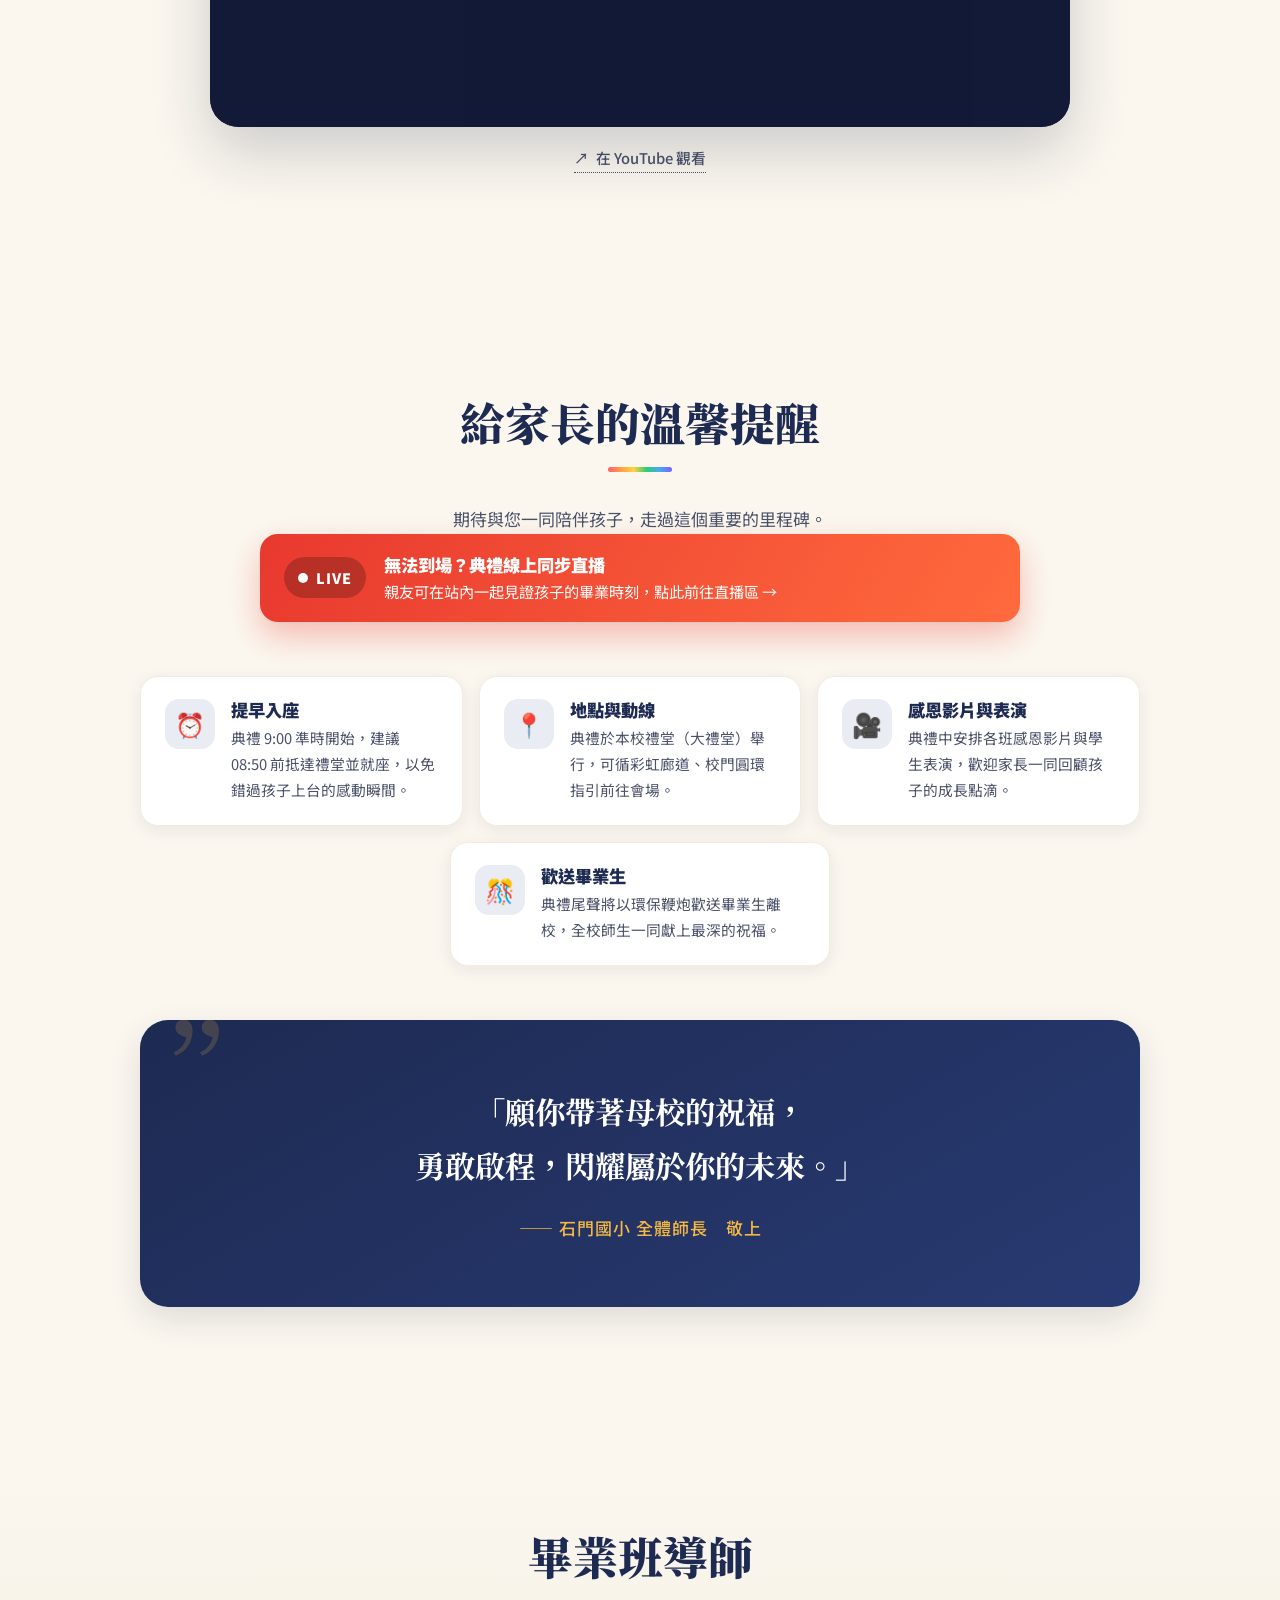
==== commit 0fb8129c: "chore: 升版讓離線快取更新頁尾署名（v1.24.1） Co-Authored-By: Claude Opus 5.5 <noreply@anthropic.com>" ====
--- a/index.html
+++ b/index.html
@@ -28,8 +28,8 @@
   <meta property="og:url" content="https://cagoooo.github.io/smes-graduation-103/" />
   <meta property="og:title" content="石門國小 第103屆畢業典禮｜啟程・感恩・祝福" />
   <meta property="og:description" content="第103屆畢業典禮圓滿落幕 🎓 感謝滿滿的祝福與陪伴 — 點進來看典禮回放、祝福牆與打卡照，一起回味孩子們啟程的時刻。" />
-  <meta property="og:image" content="https://cagoooo.github.io/smes-graduation-103/assets/og-cover.png?v=1.24.0" />
-  <meta property="og:image:secure_url" content="https://cagoooo.github.io/smes-graduation-103/assets/og-cover.png?v=1.24.0" />
+  <meta property="og:image" content="https://cagoooo.github.io/smes-graduation-103/assets/og-cover.png?v=1.24.1" />
+  <meta property="og:image:secure_url" content="https://cagoooo.github.io/smes-graduation-103/assets/og-cover.png?v=1.24.1" />
   <meta property="og:image:type" content="image/png" />
   <meta property="og:image:width" content="1200" />
   <meta property="og:image:height" content="630" />
@@ -40,7 +40,7 @@
   <meta name="twitter:card" content="summary_large_image" />
   <meta name="twitter:title" content="石門國小 第103屆畢業典禮｜啟程・感恩・祝福" />
   <meta name="twitter:description" content="第103屆畢業典禮圓滿落幕 🎓 感謝滿滿的祝福與陪伴 — 點進來看典禮回放、祝福牆與打卡照，一起回味孩子們啟程的時刻。" />
-  <meta name="twitter:image" content="https://cagoooo.github.io/smes-graduation-103/assets/og-cover.png?v=1.24.0" />
+  <meta name="twitter:image" content="https://cagoooo.github.io/smes-graduation-103/assets/og-cover.png?v=1.24.1" />
 
   <!-- Favicon / 圖示（石門校徽） -->
   <link rel="icon" href="favicon.ico" sizes="any" />
@@ -88,7 +88,7 @@
   <link rel="preconnect" href="https://fonts.gstatic.com" crossorigin />
   <link href="https://fonts.googleapis.com/css2?family=Noto+Sans+TC:wght@400;500;700;900&family=Noto+Serif+TC:wght@700;900&display=swap" rel="stylesheet" />
 
-  <link rel="stylesheet" href="styles.css?v=1.24.0" />
+  <link rel="stylesheet" href="styles.css?v=1.24.1" />
 </head>
 <body>
   <!-- 跳到主內容（無障礙） -->
@@ -257,7 +257,7 @@
           </div>
 
           <div class="live-embed" id="liveEmbed">
-            <img class="live-embed__poster" src="assets/teachers-group.png?v=1.24.0" alt="石門國小第103屆畢業典禮直播・六班導師大集合" loading="lazy" decoding="async" />
+            <img class="live-embed__poster" src="assets/teachers-group.png?v=1.24.1" alt="石門國小第103屆畢業典禮直播・六班導師大集合" loading="lazy" decoding="async" />
             <button class="live-embed__play" id="liveEmbedPlay" type="button" aria-label="播放典禮直播">
               <span class="live-embed__play-ico" aria-hidden="true">▶</span>
             </button>
@@ -907,6 +907,6 @@
     </div>
   </div>
 
-  <script src="script.js?v=1.24.0"></script>
+  <script src="script.js?v=1.24.1"></script>
 </body>
 </html>
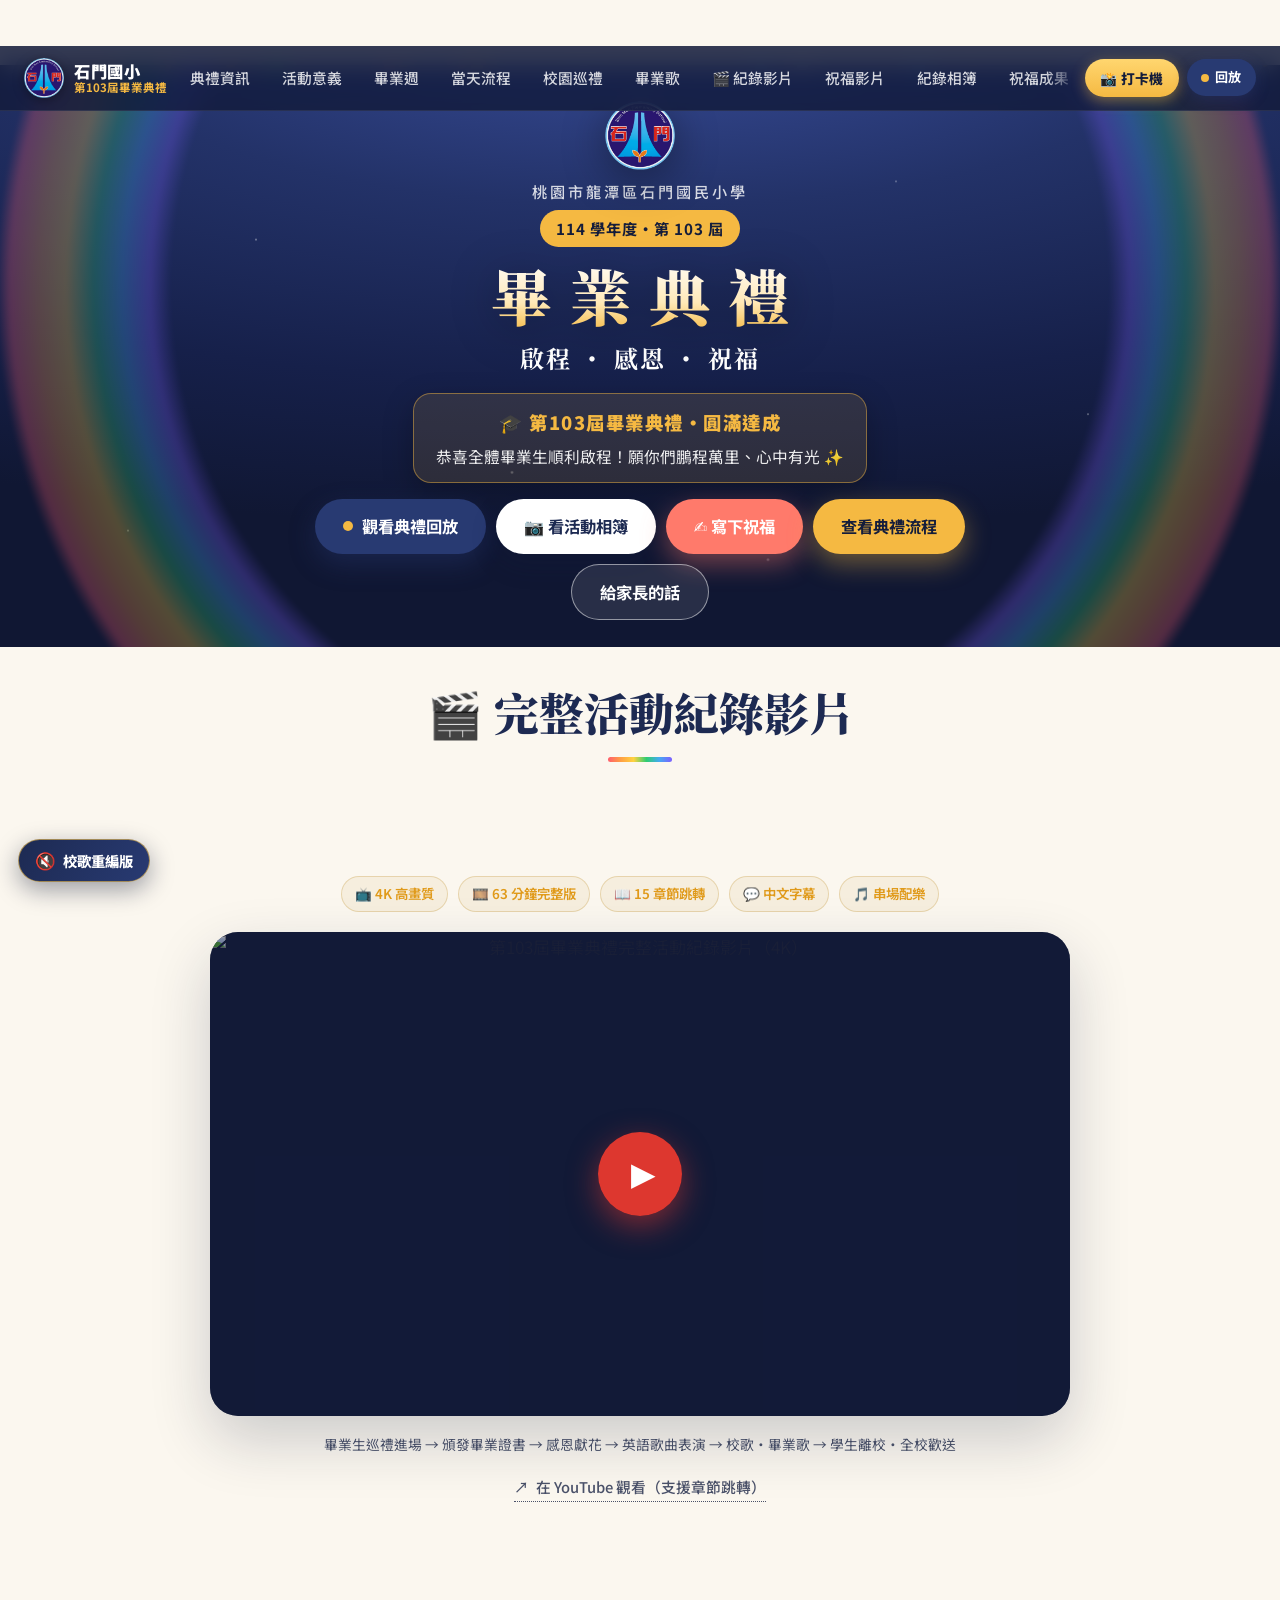
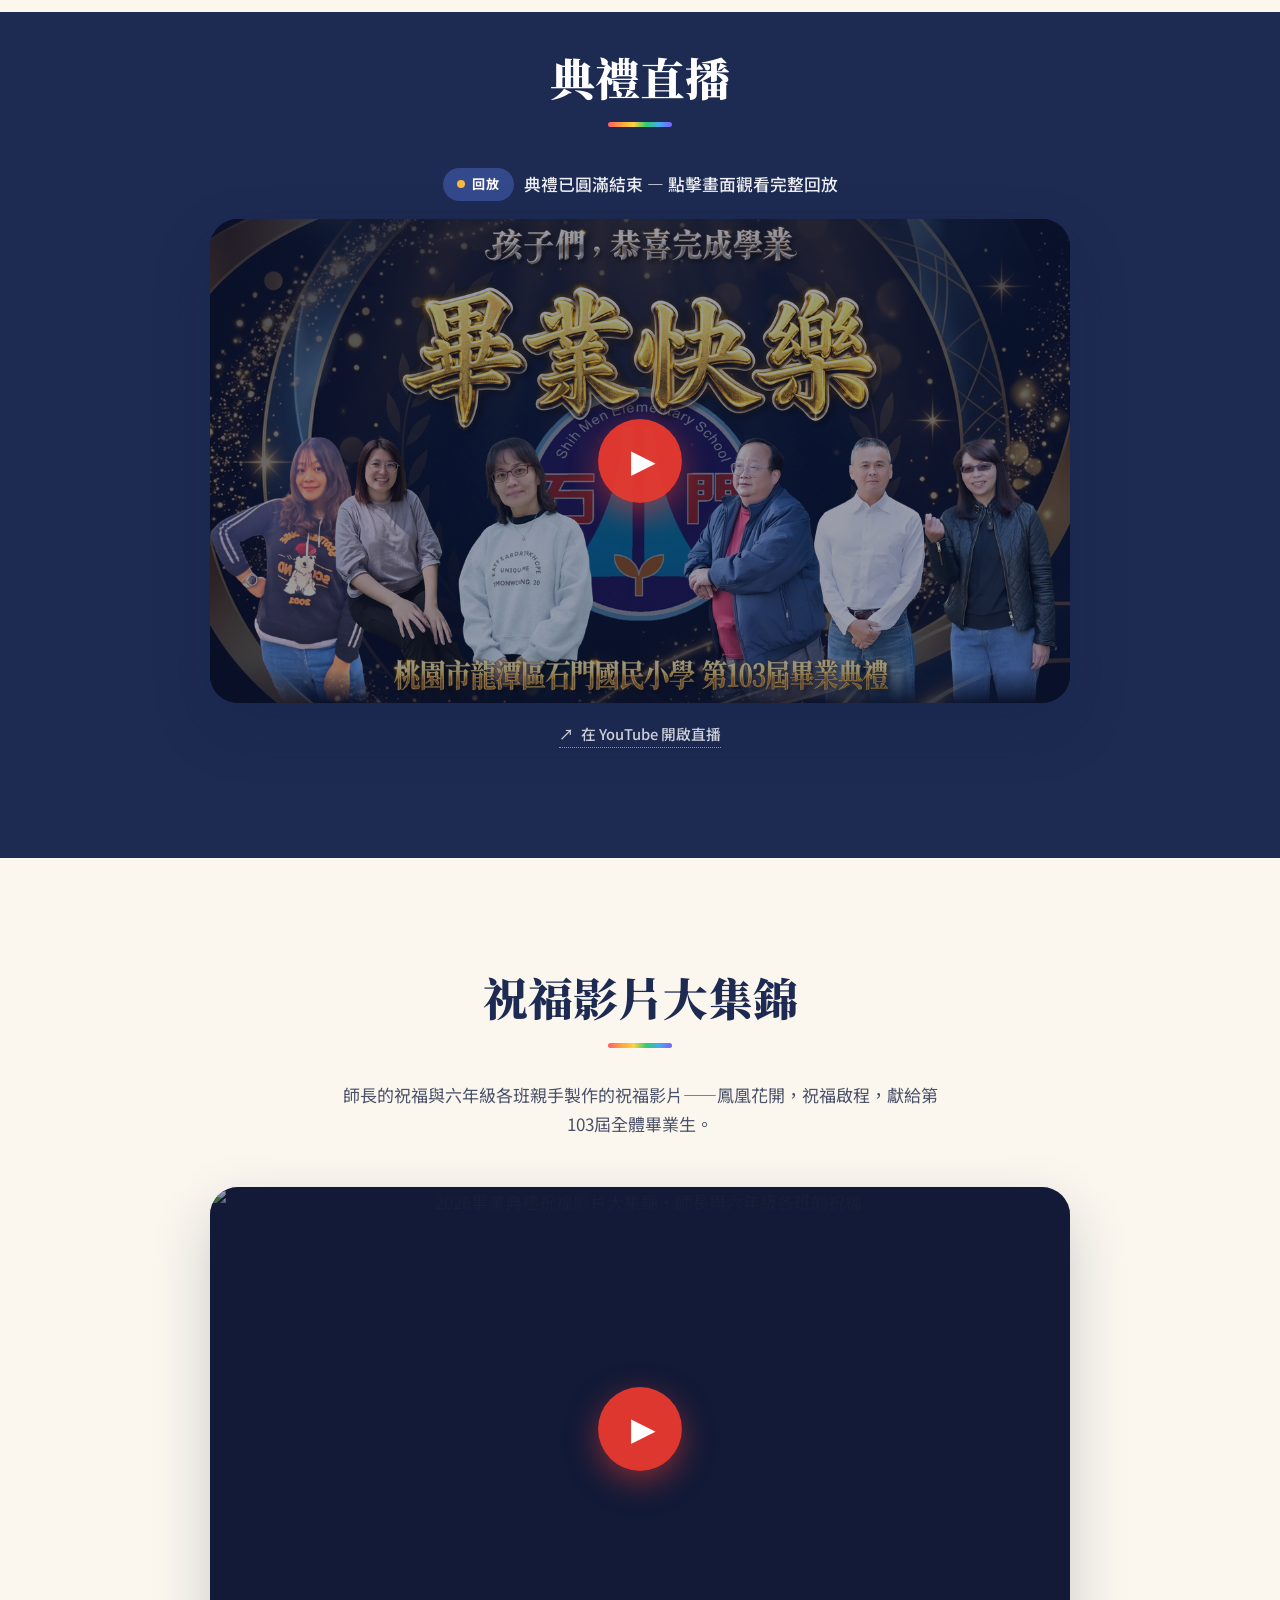
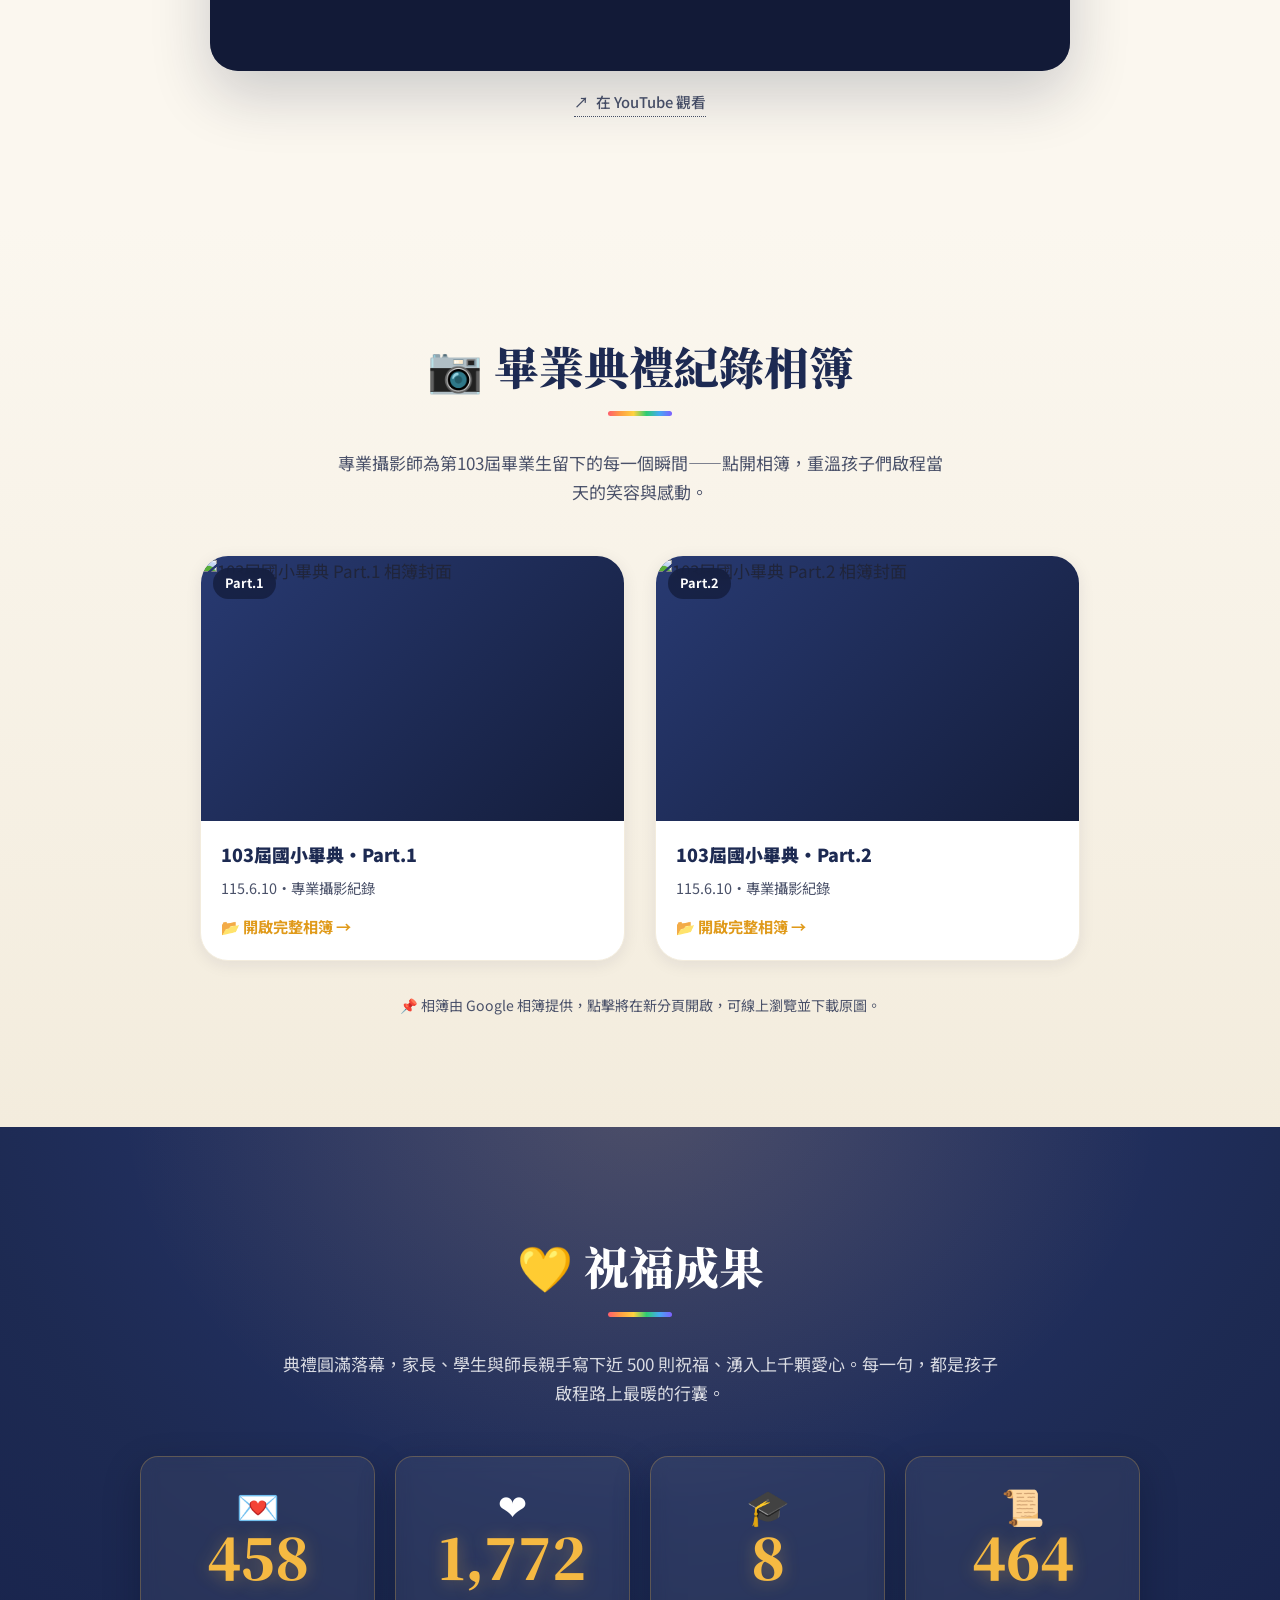
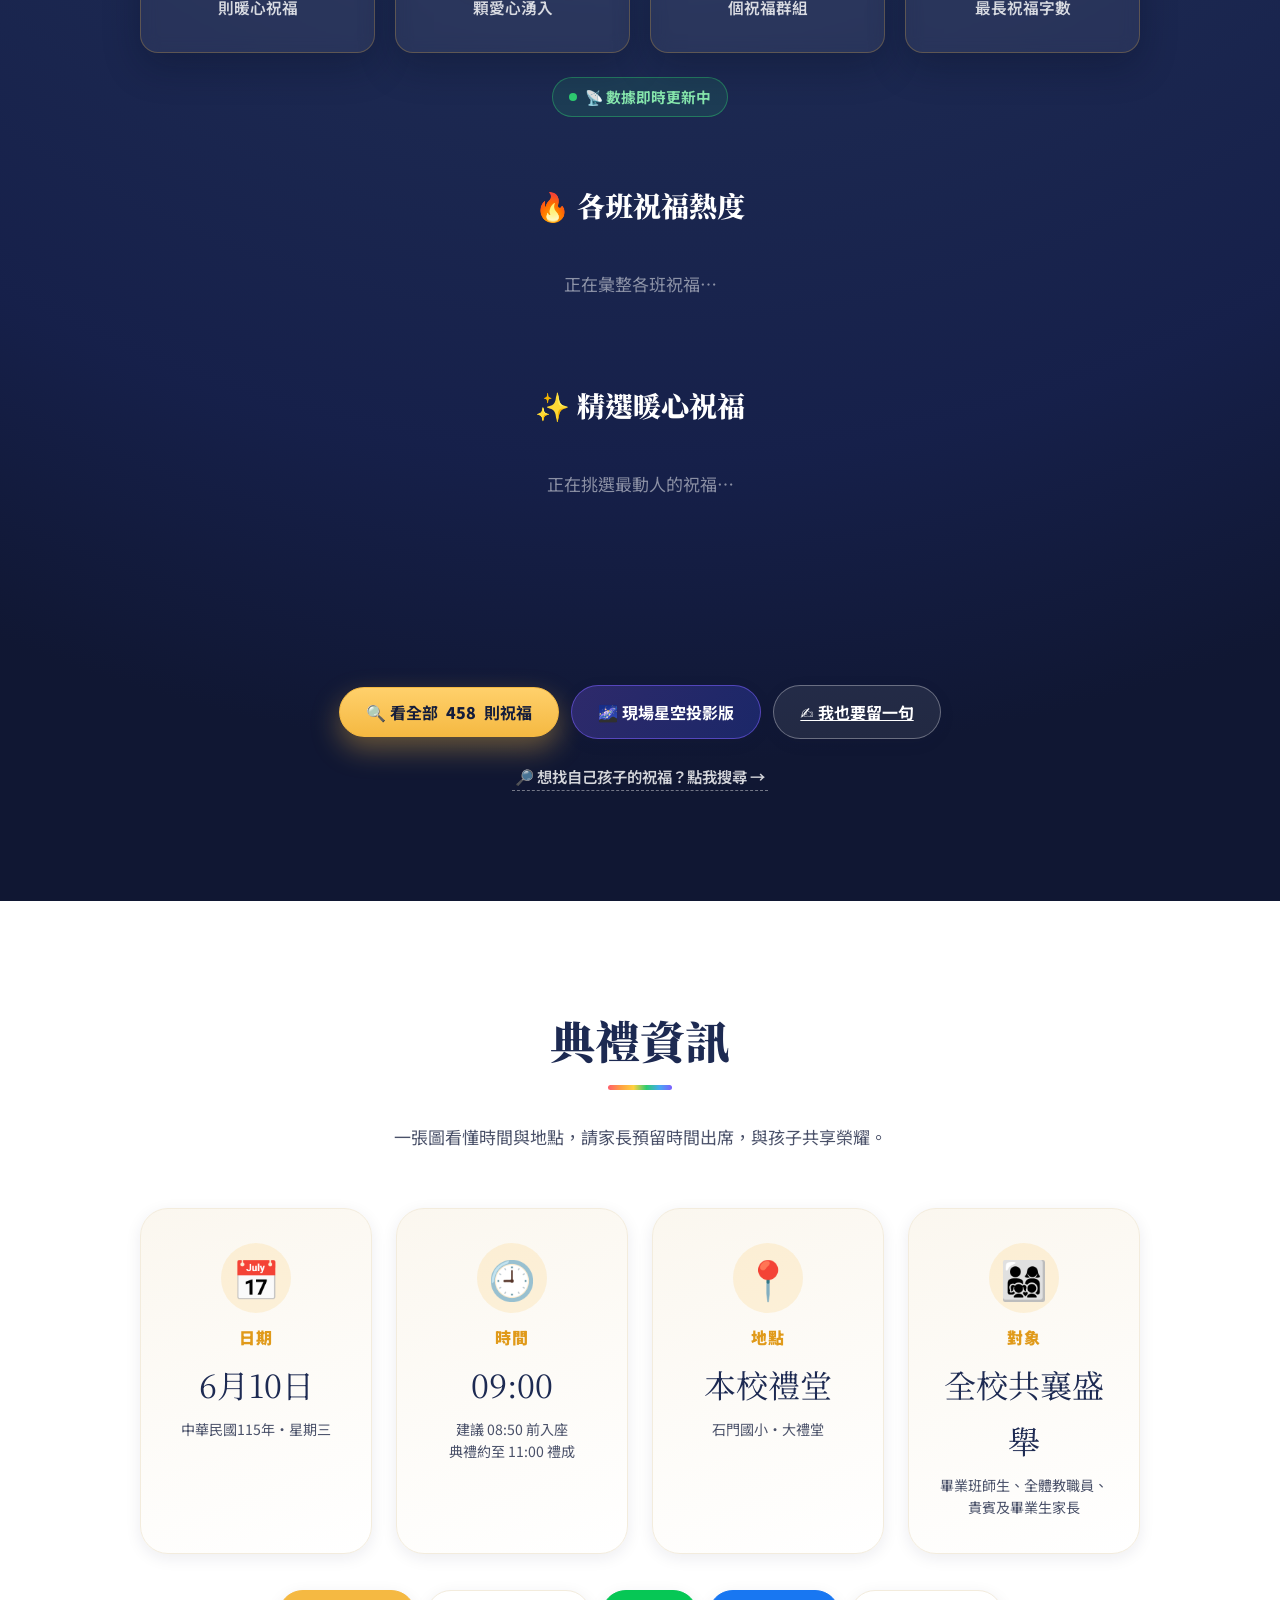
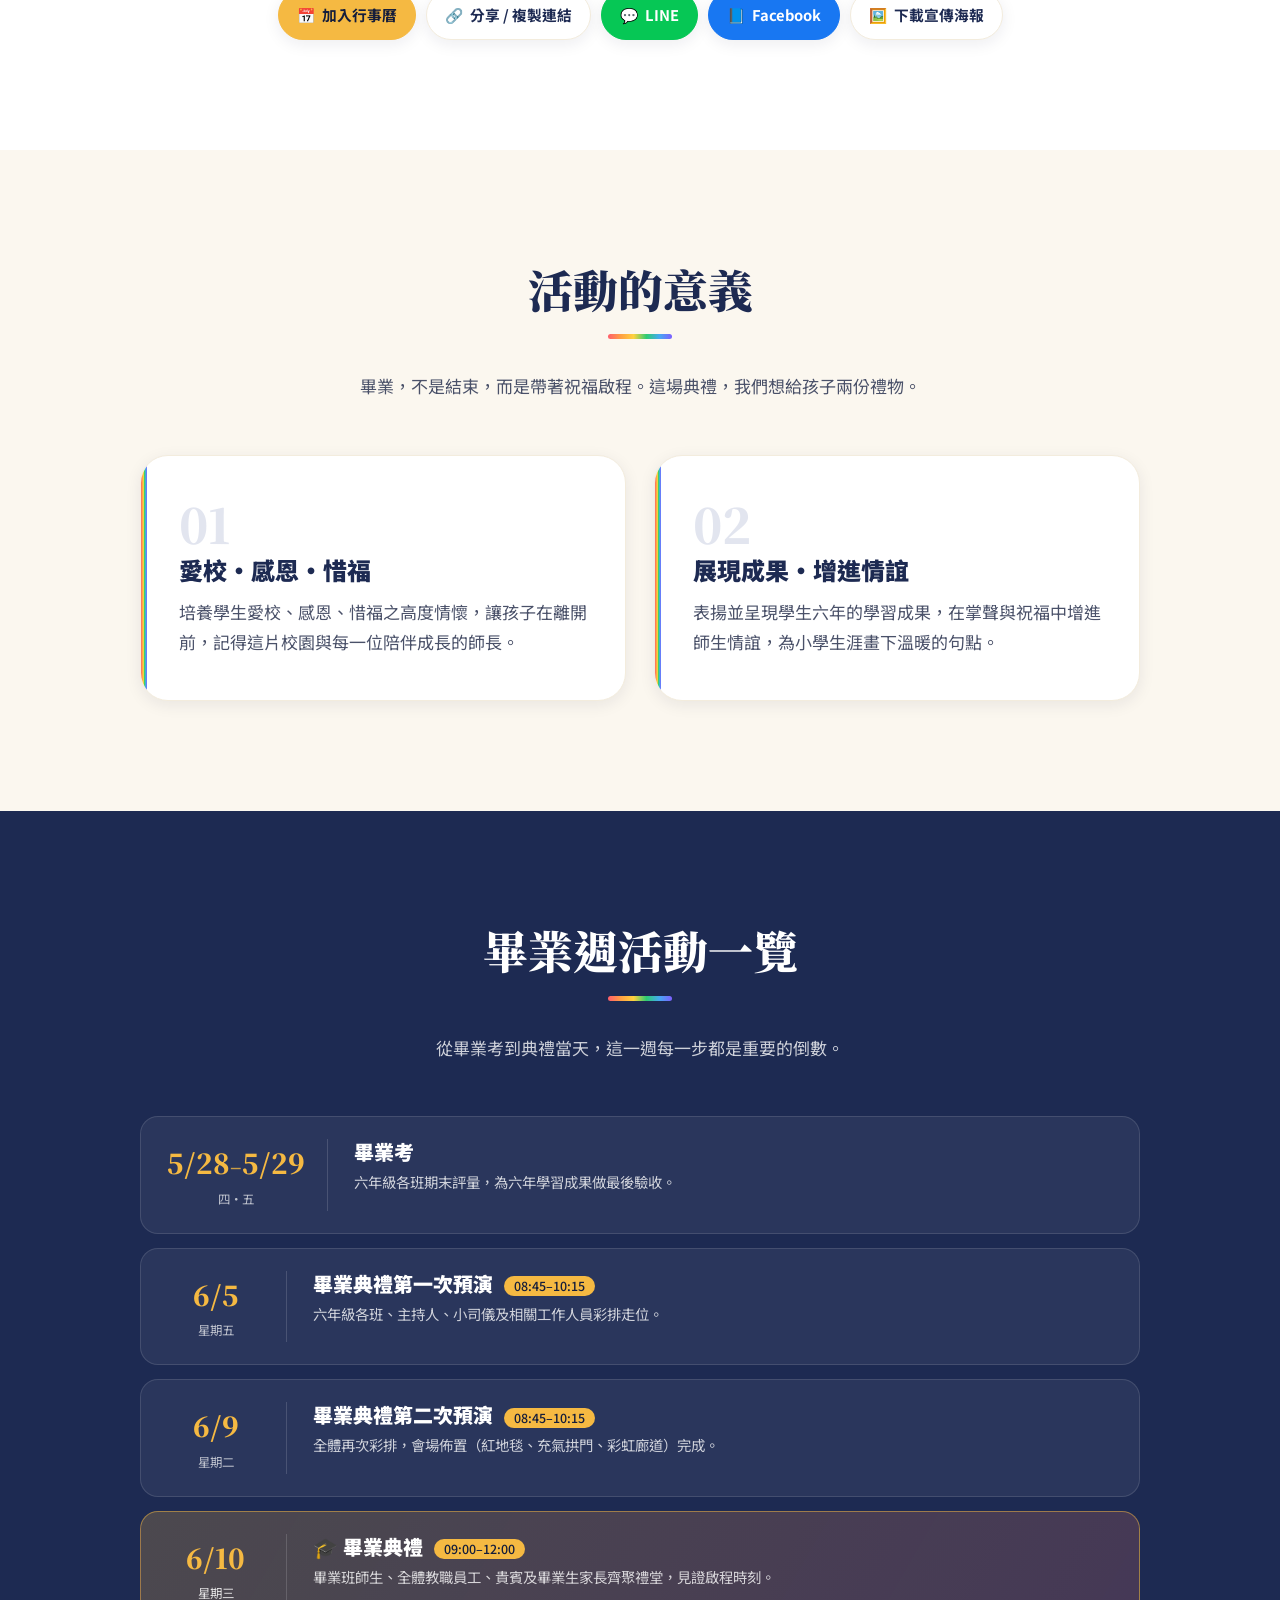
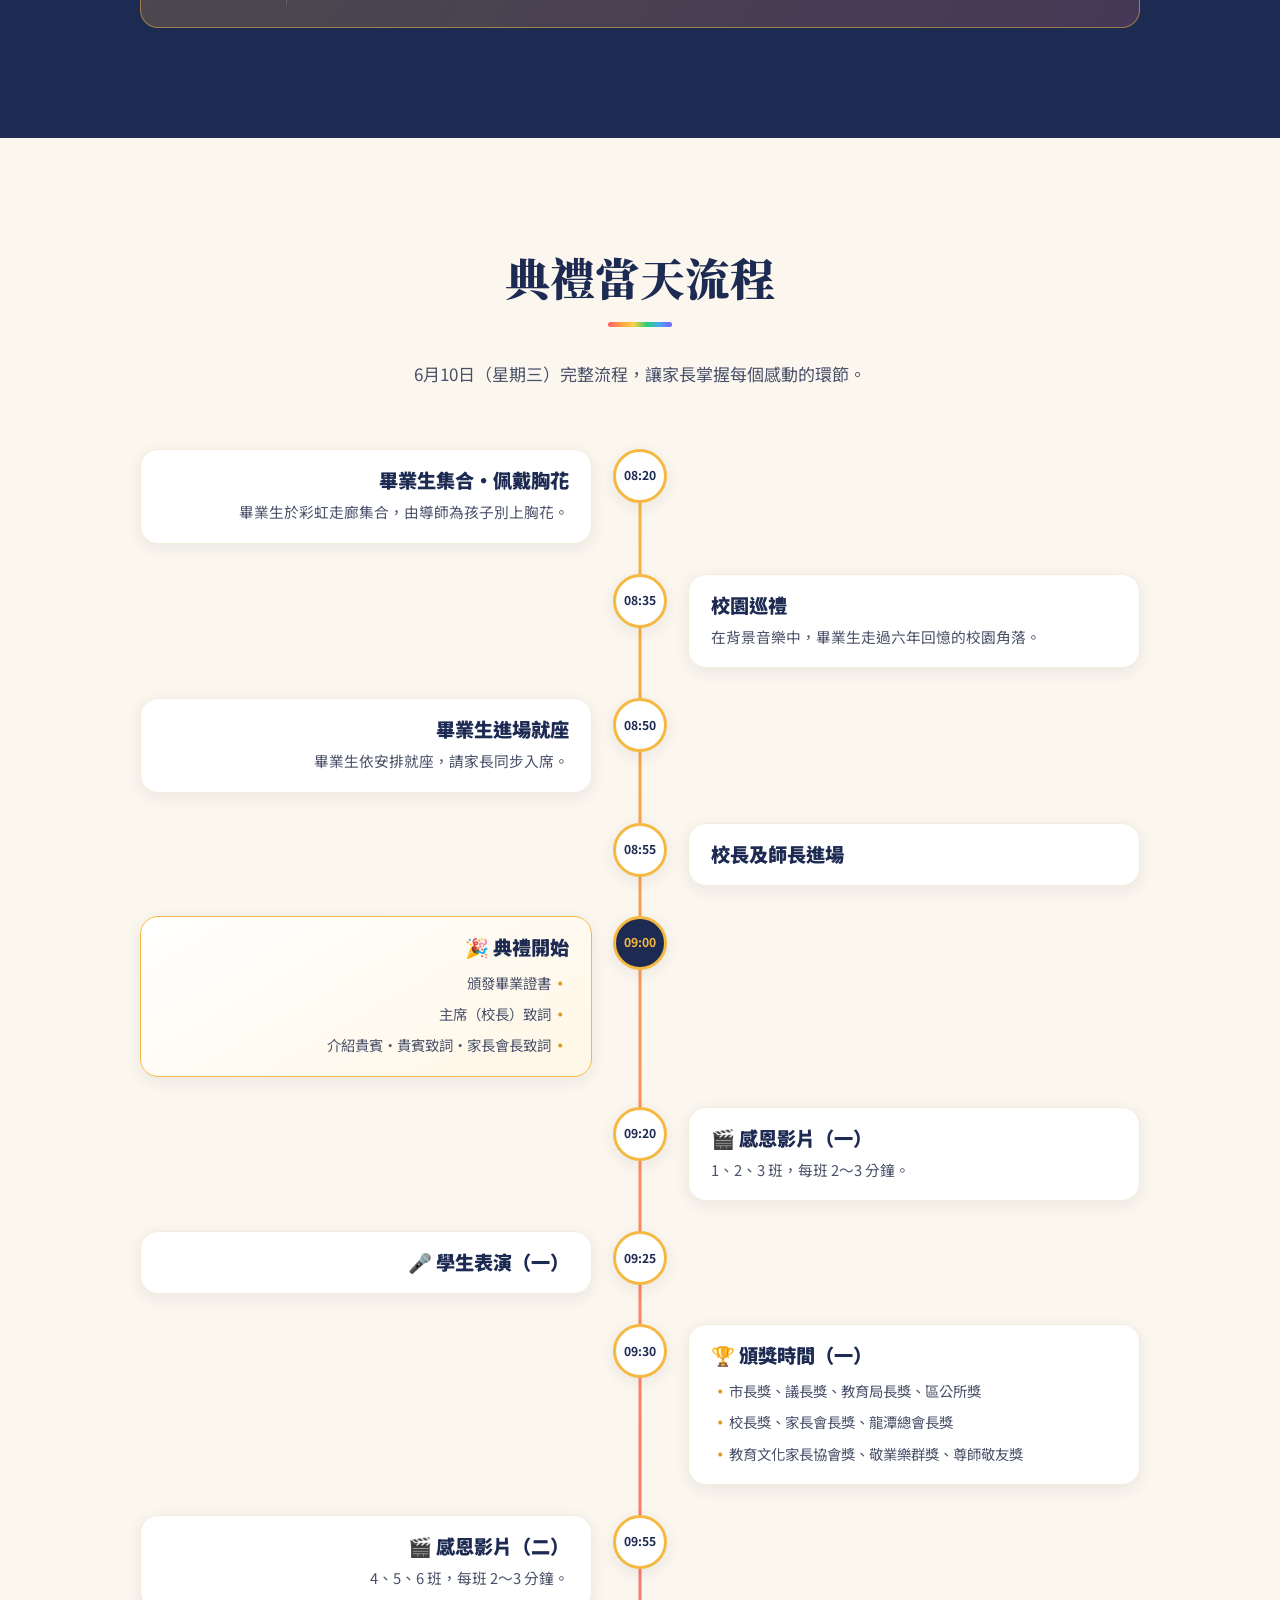
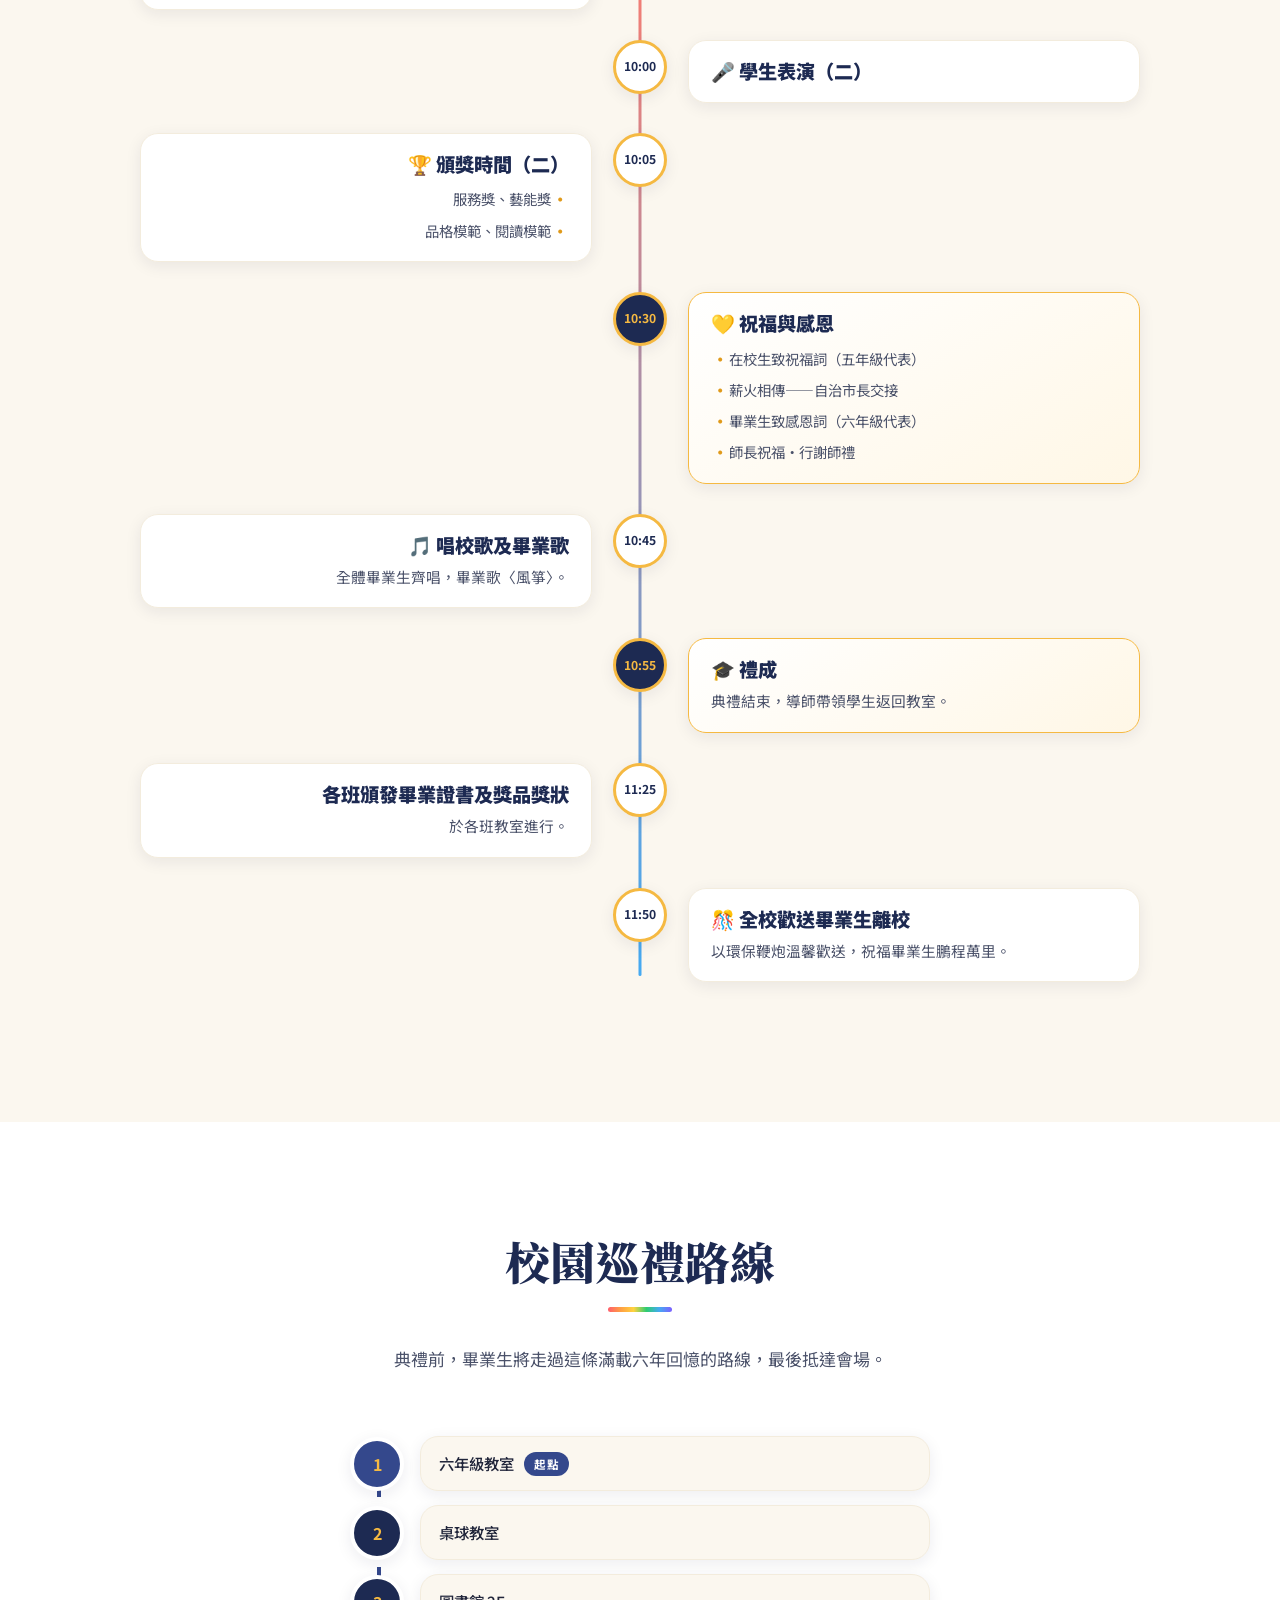
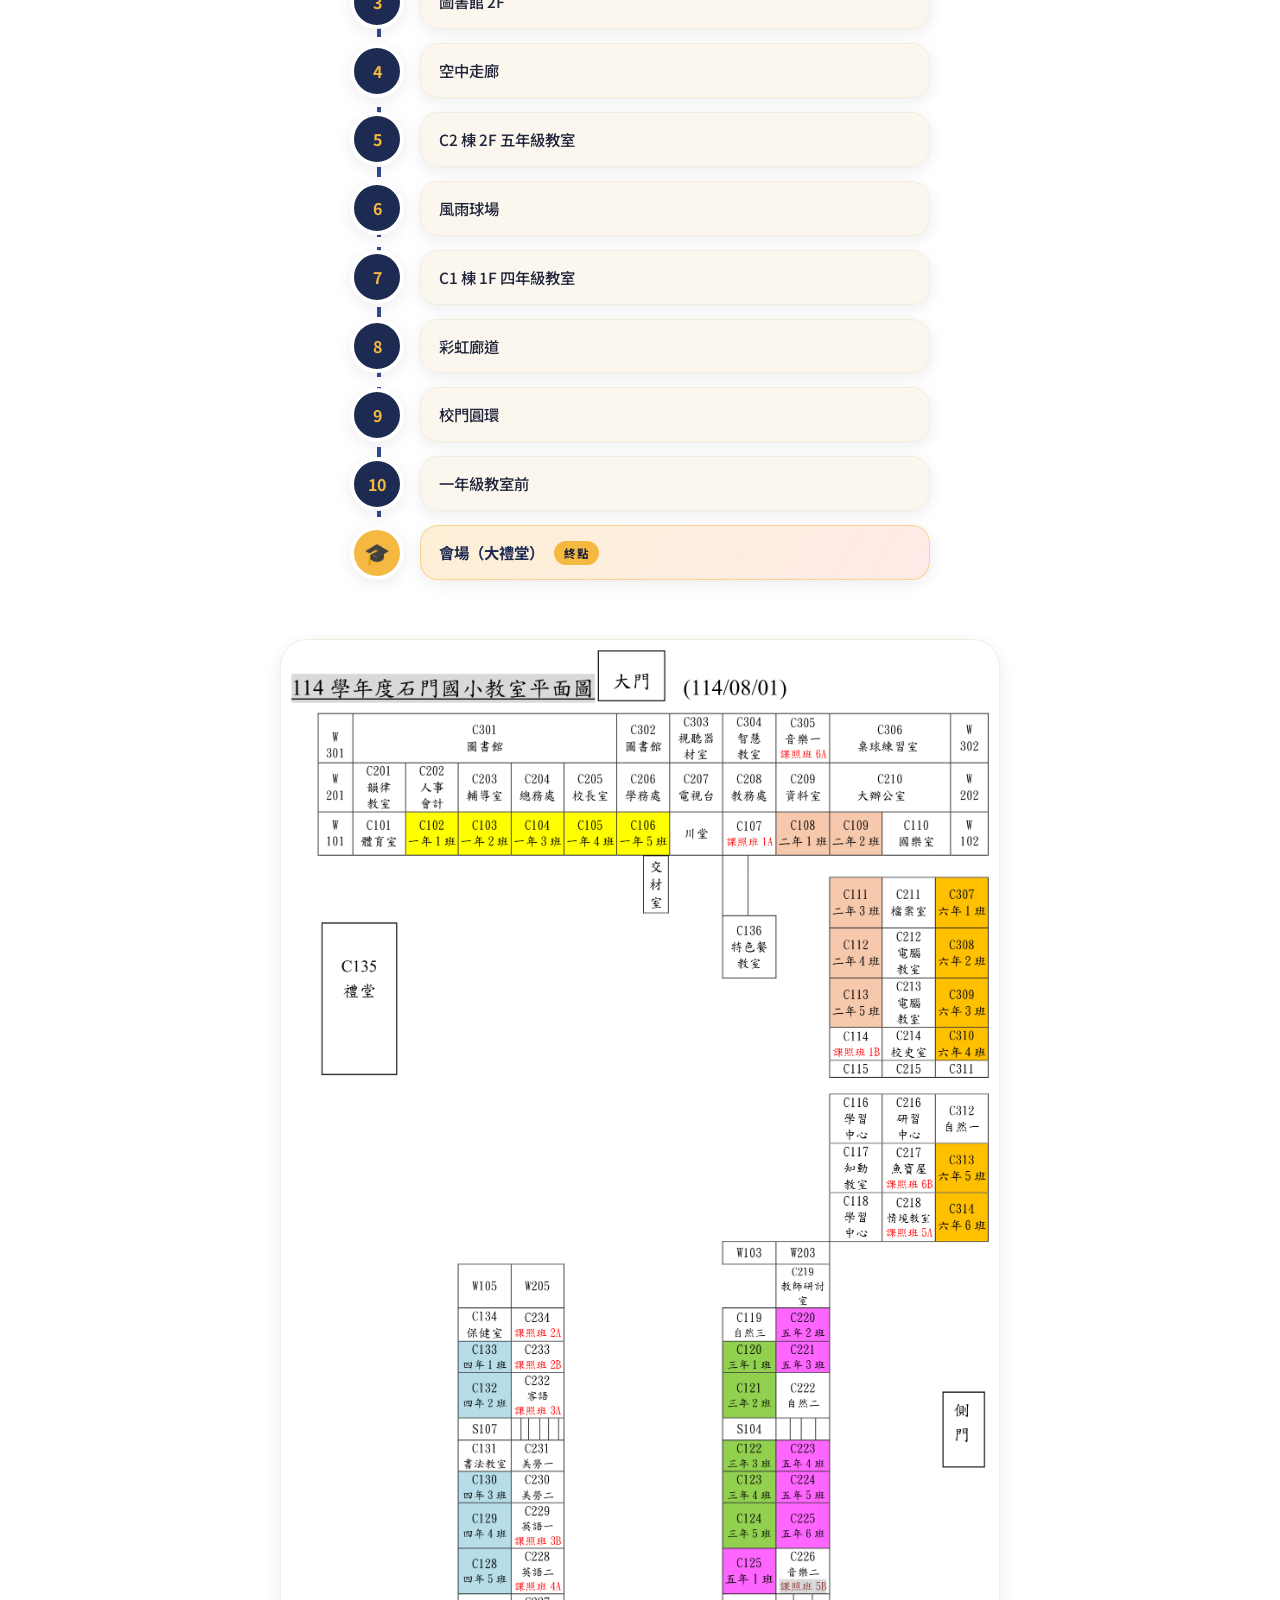
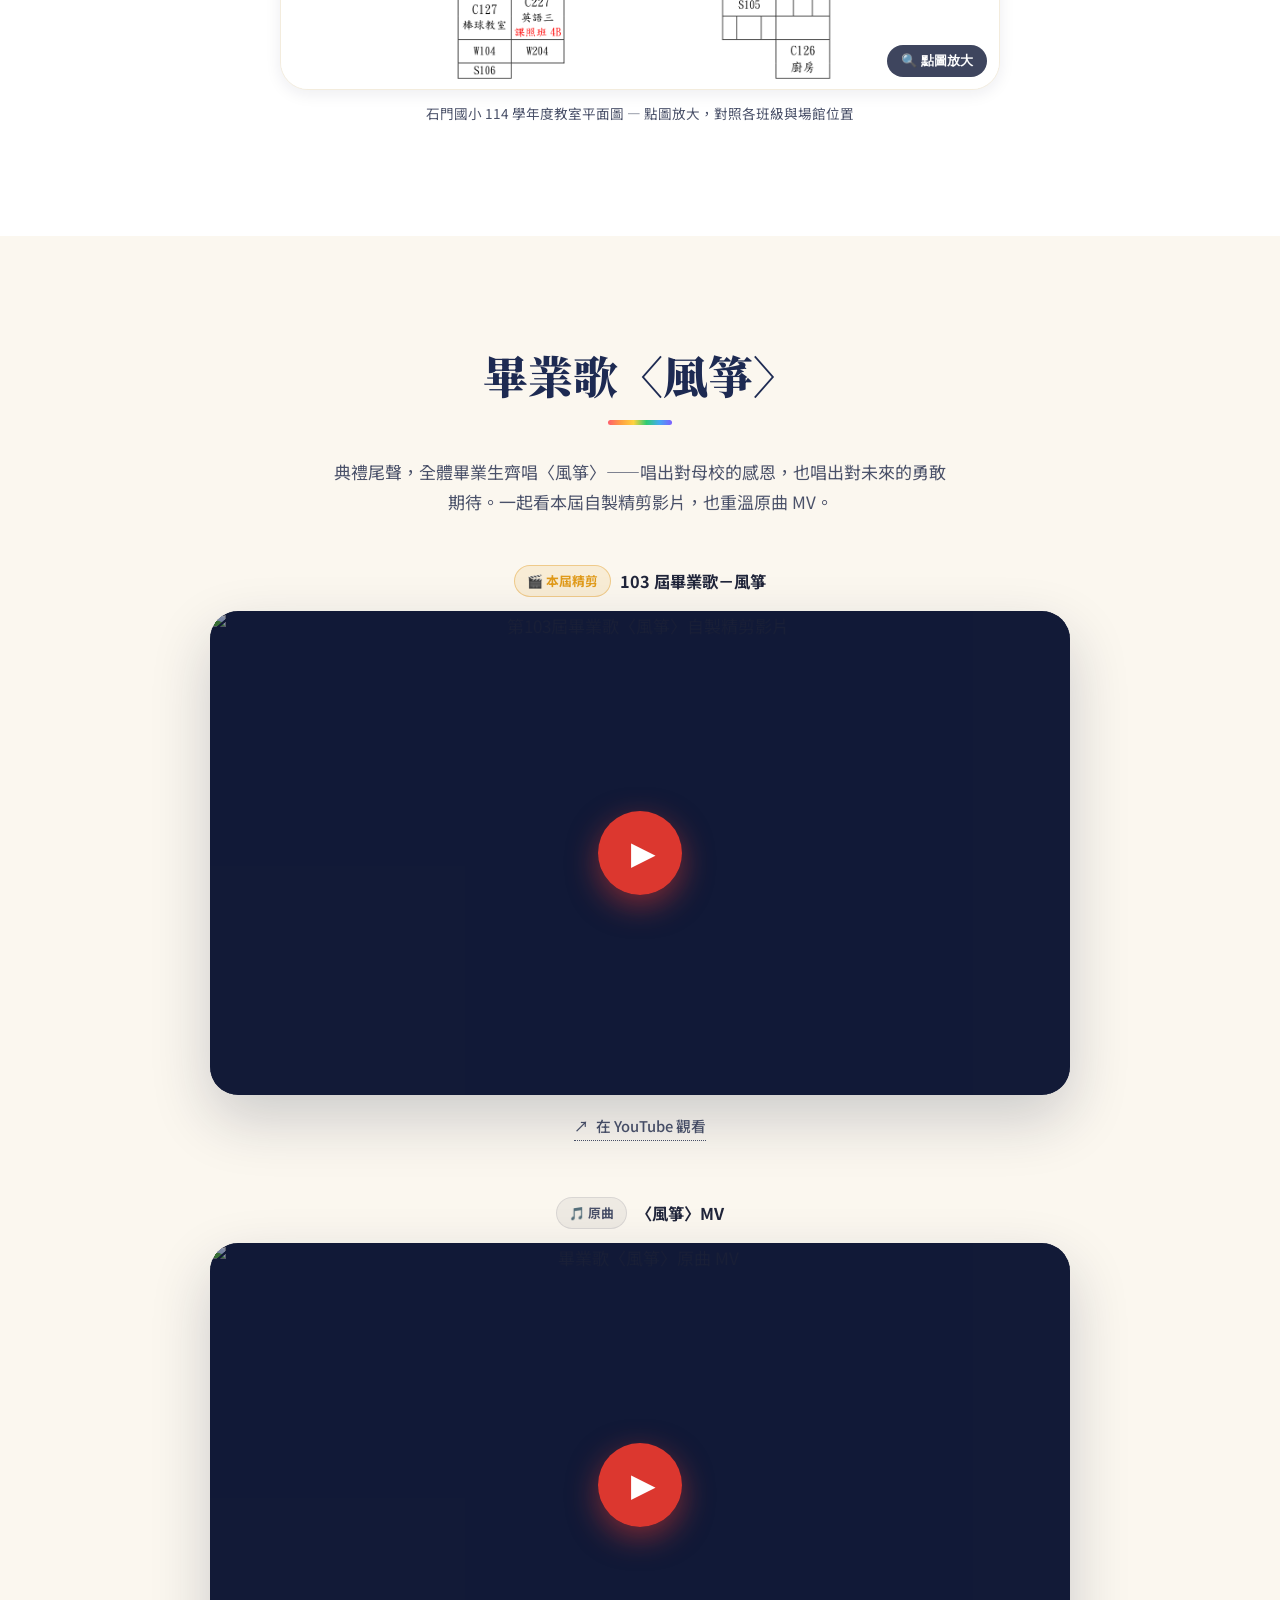
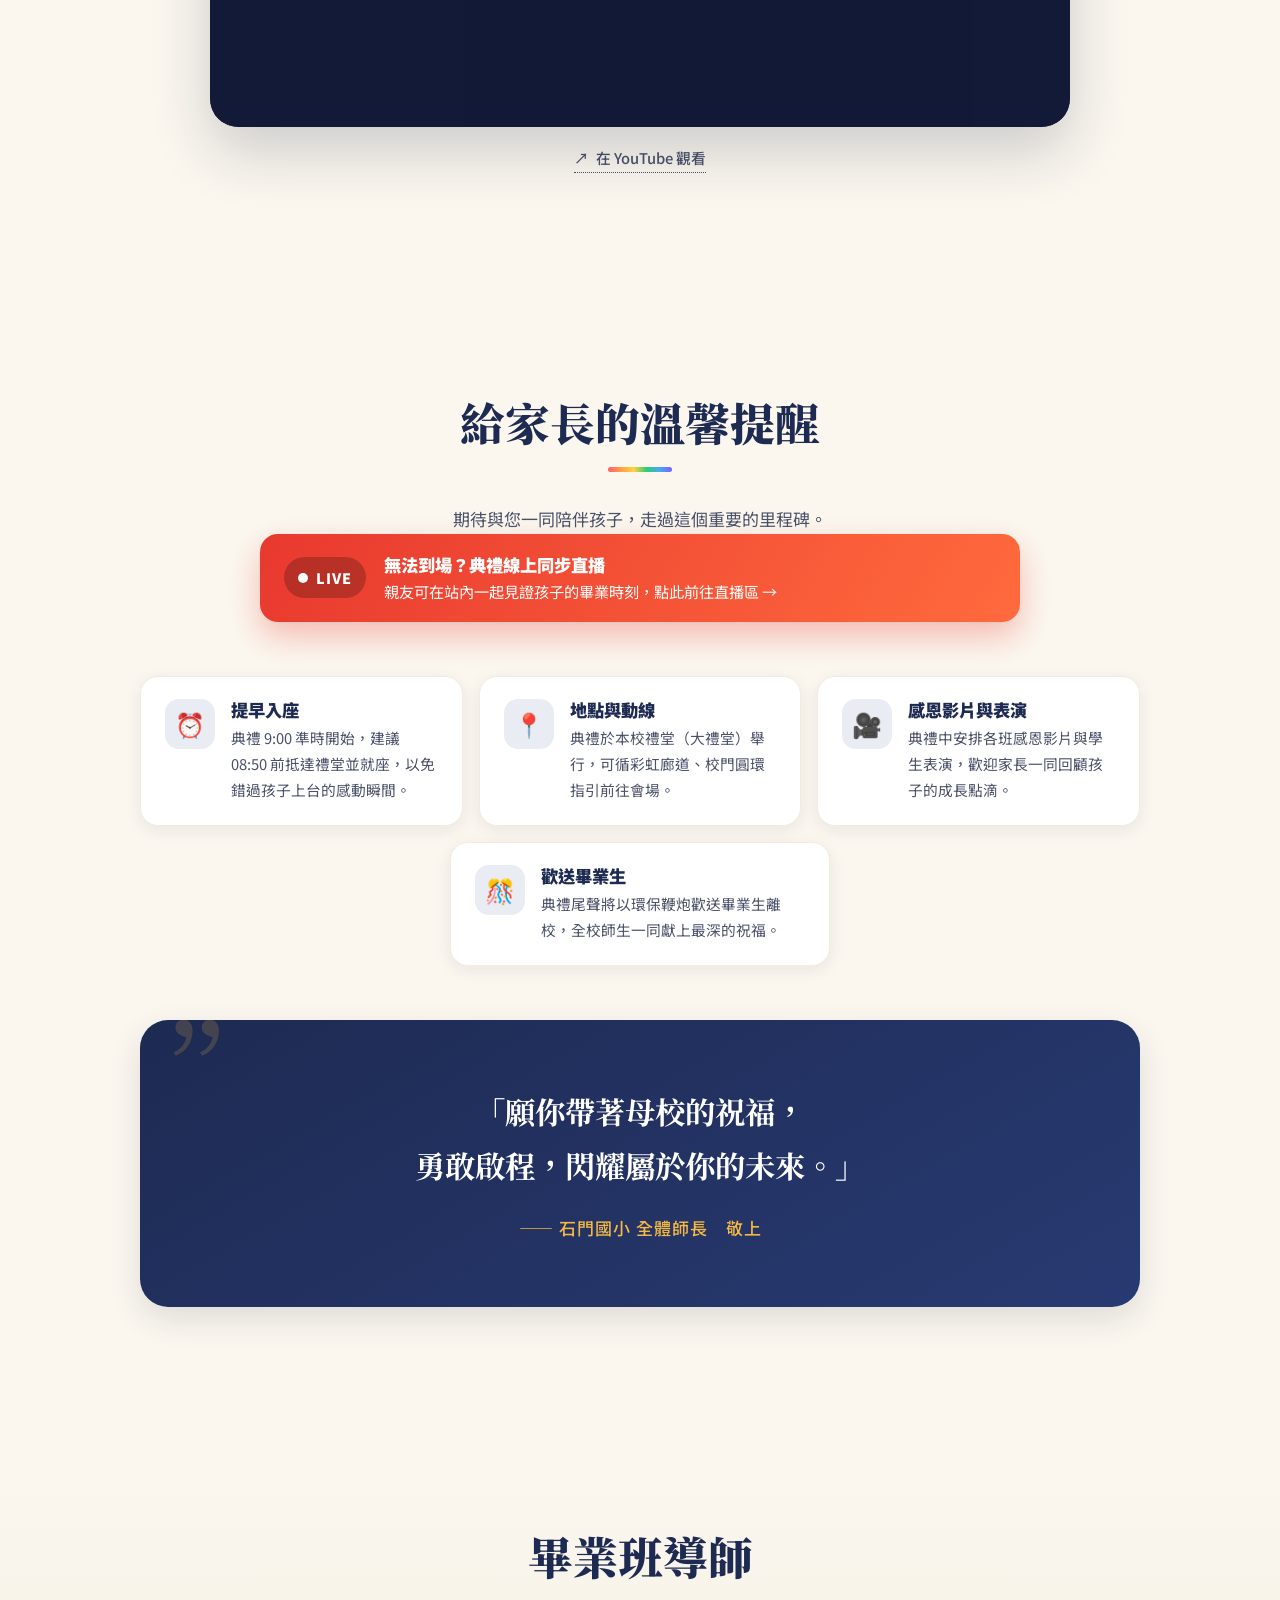
==== commit 9a639744: "fix: 離線快取與更新功能只清除本工具的快取與註冊（v1.24.2） Co-Authored-By: Claude Opus 5.5 <noreply@anthropic.com>" ====
--- a/index.html
+++ b/index.html
@@ -28,8 +28,8 @@
   <meta property="og:url" content="https://cagoooo.github.io/smes-graduation-103/" />
   <meta property="og:title" content="石門國小 第103屆畢業典禮｜啟程・感恩・祝福" />
   <meta property="og:description" content="第103屆畢業典禮圓滿落幕 🎓 感謝滿滿的祝福與陪伴 — 點進來看典禮回放、祝福牆與打卡照，一起回味孩子們啟程的時刻。" />
-  <meta property="og:image" content="https://cagoooo.github.io/smes-graduation-103/assets/og-cover.png?v=1.24.1" />
-  <meta property="og:image:secure_url" content="https://cagoooo.github.io/smes-graduation-103/assets/og-cover.png?v=1.24.1" />
+  <meta property="og:image" content="https://cagoooo.github.io/smes-graduation-103/assets/og-cover.png?v=1.24.2" />
+  <meta property="og:image:secure_url" content="https://cagoooo.github.io/smes-graduation-103/assets/og-cover.png?v=1.24.2" />
   <meta property="og:image:type" content="image/png" />
   <meta property="og:image:width" content="1200" />
   <meta property="og:image:height" content="630" />
@@ -40,7 +40,7 @@
   <meta name="twitter:card" content="summary_large_image" />
   <meta name="twitter:title" content="石門國小 第103屆畢業典禮｜啟程・感恩・祝福" />
   <meta name="twitter:description" content="第103屆畢業典禮圓滿落幕 🎓 感謝滿滿的祝福與陪伴 — 點進來看典禮回放、祝福牆與打卡照，一起回味孩子們啟程的時刻。" />
-  <meta name="twitter:image" content="https://cagoooo.github.io/smes-graduation-103/assets/og-cover.png?v=1.24.1" />
+  <meta name="twitter:image" content="https://cagoooo.github.io/smes-graduation-103/assets/og-cover.png?v=1.24.2" />
 
   <!-- Favicon / 圖示（石門校徽） -->
   <link rel="icon" href="favicon.ico" sizes="any" />
@@ -88,7 +88,7 @@
   <link rel="preconnect" href="https://fonts.gstatic.com" crossorigin />
   <link href="https://fonts.googleapis.com/css2?family=Noto+Sans+TC:wght@400;500;700;900&family=Noto+Serif+TC:wght@700;900&display=swap" rel="stylesheet" />
 
-  <link rel="stylesheet" href="styles.css?v=1.24.1" />
+  <link rel="stylesheet" href="styles.css?v=1.24.2" />
 </head>
 <body>
   <!-- 跳到主內容（無障礙） -->
@@ -257,7 +257,7 @@
           </div>
 
           <div class="live-embed" id="liveEmbed">
-            <img class="live-embed__poster" src="assets/teachers-group.png?v=1.24.1" alt="石門國小第103屆畢業典禮直播・六班導師大集合" loading="lazy" decoding="async" />
+            <img class="live-embed__poster" src="assets/teachers-group.png?v=1.24.2" alt="石門國小第103屆畢業典禮直播・六班導師大集合" loading="lazy" decoding="async" />
             <button class="live-embed__play" id="liveEmbedPlay" type="button" aria-label="播放典禮直播">
               <span class="live-embed__play-ico" aria-hidden="true">▶</span>
             </button>
@@ -907,6 +907,6 @@
     </div>
   </div>
 
-  <script src="script.js?v=1.24.1"></script>
+  <script src="script.js?v=1.24.2"></script>
 </body>
 </html>
